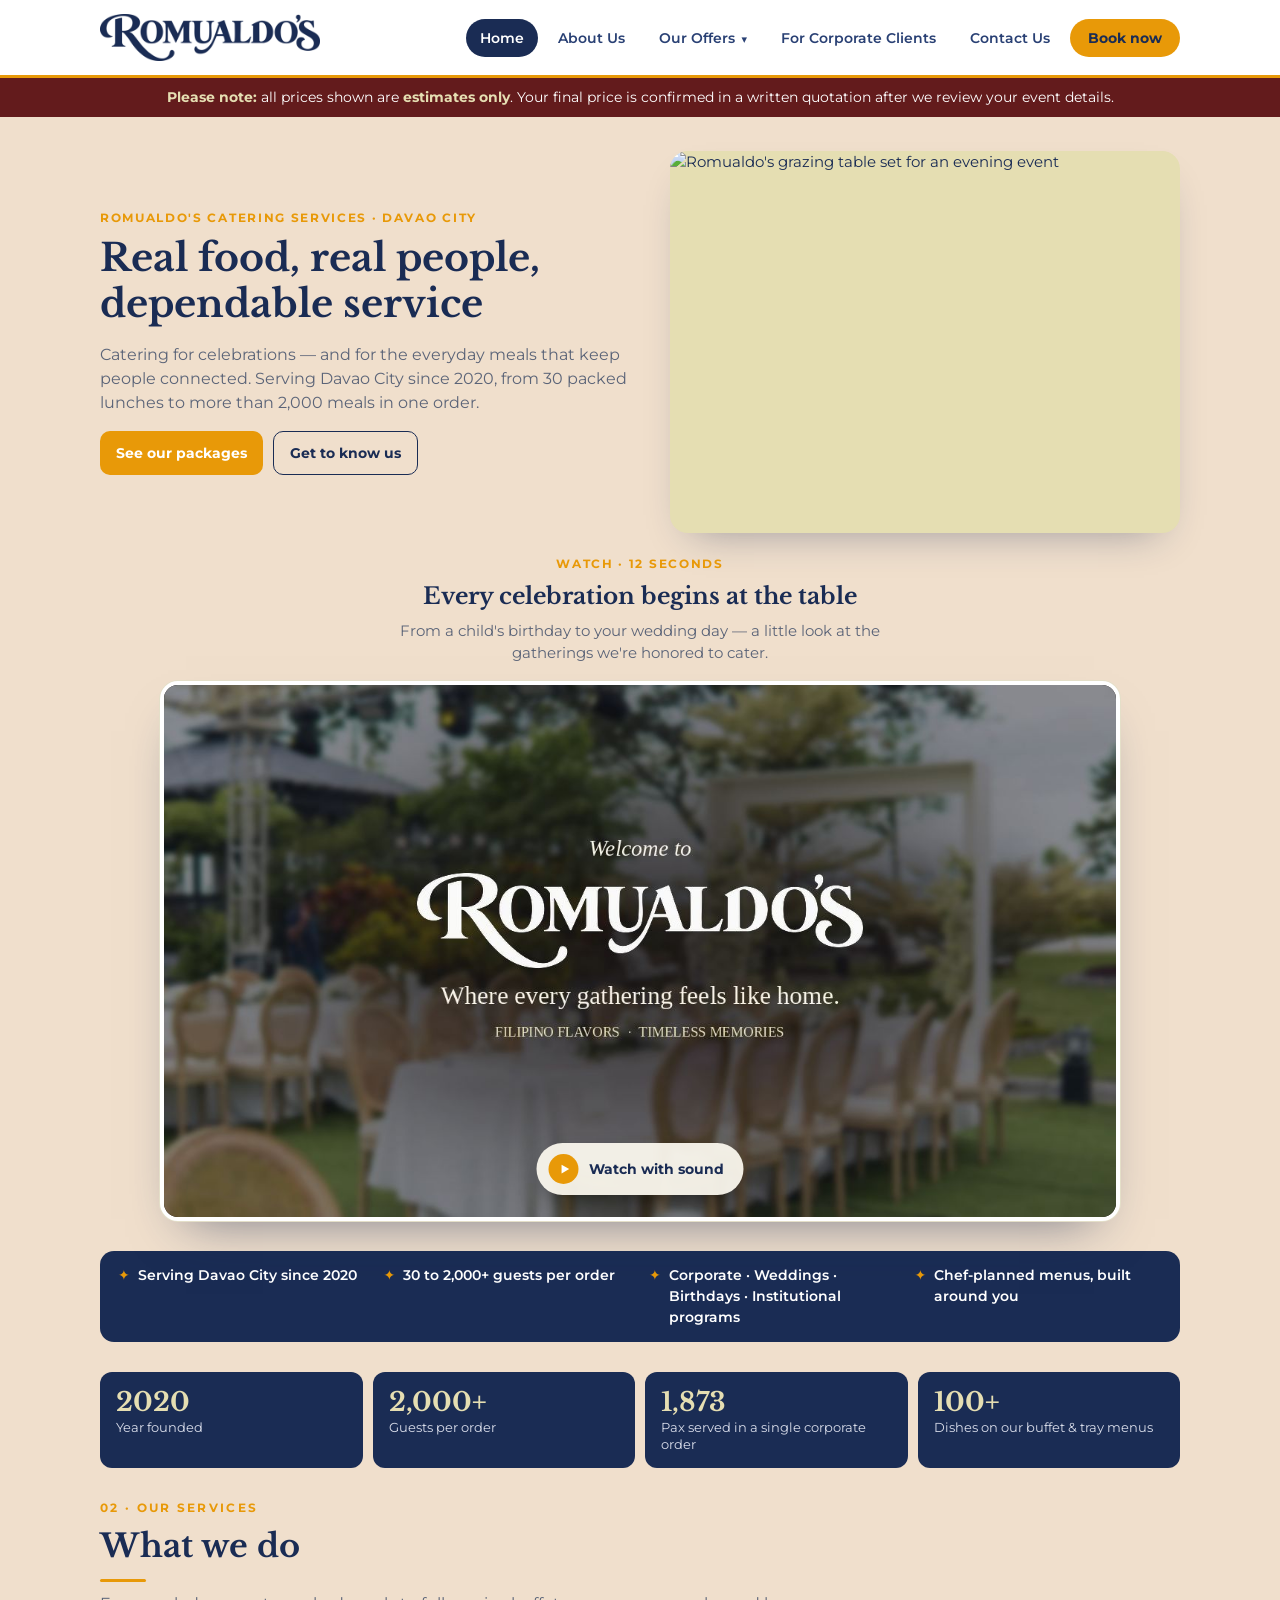
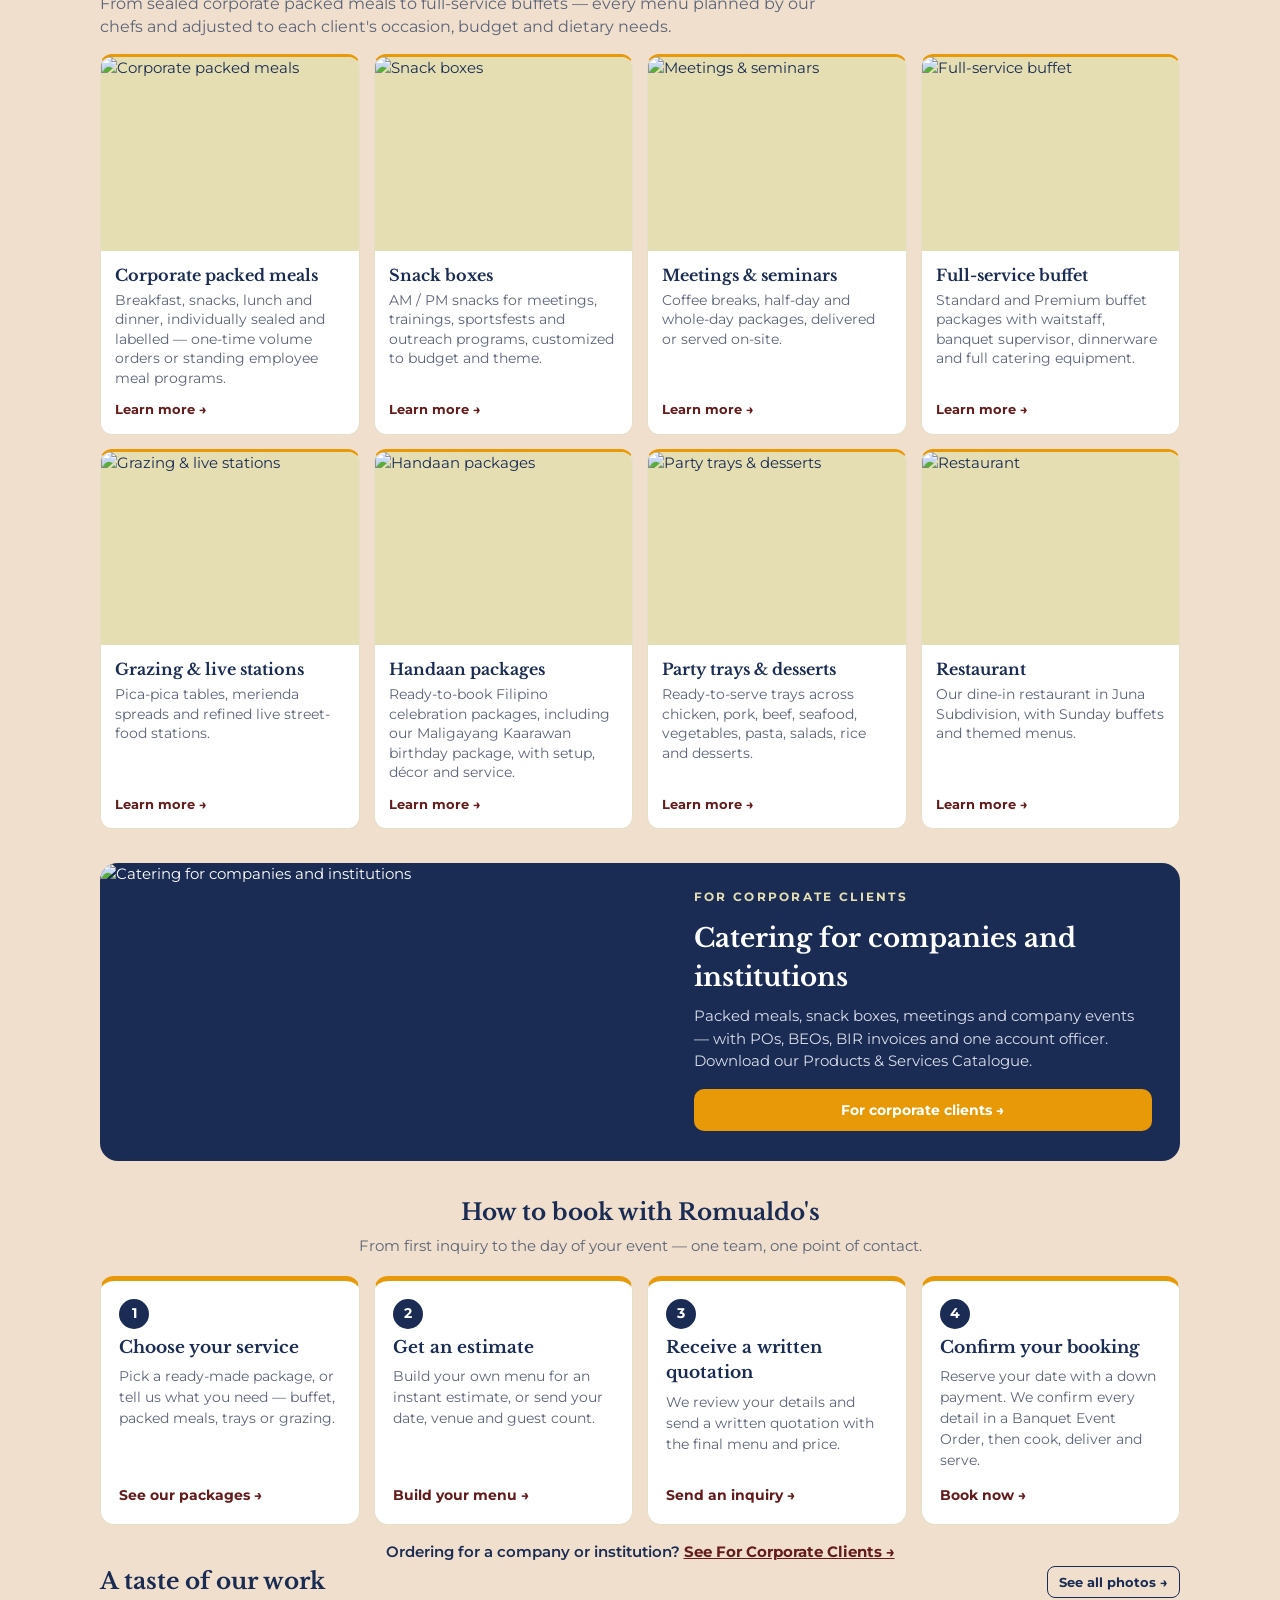
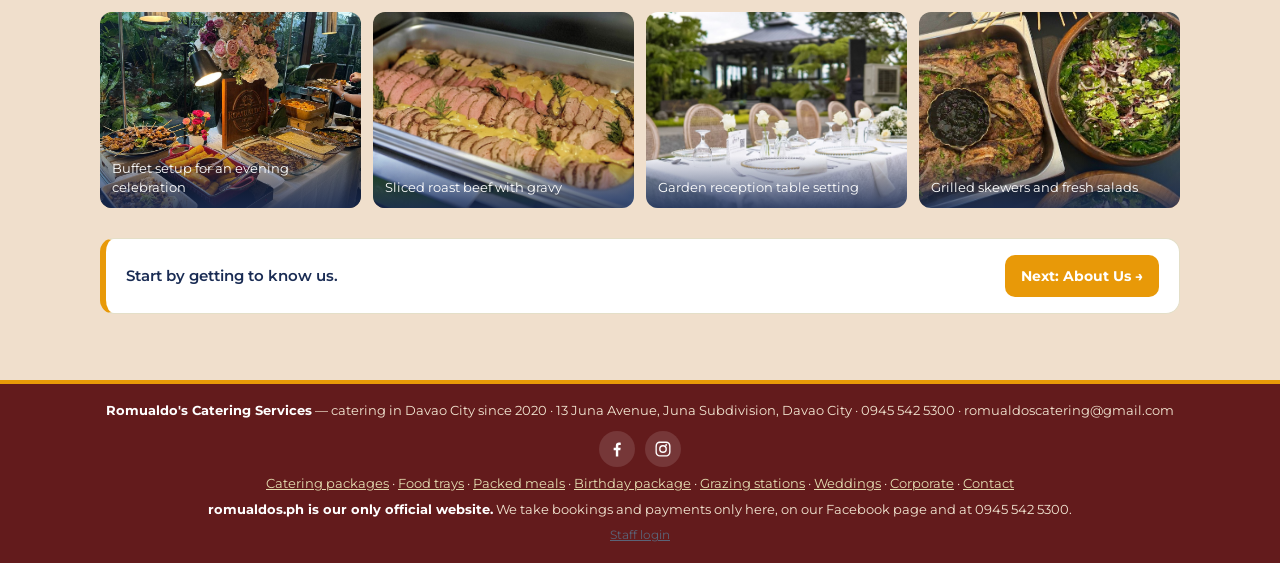
==== index.html @ 7e341890 "Custom menu: service team fee (1 waiter per 25 guests, ₱600 each) folded into the all-in per-head es" ====
<!DOCTYPE html>
<html lang="en">
<head>
<meta charset="utf-8">
<meta name="viewport" content="width=device-width, initial-scale=1">
<title>Romualdo's Catering Services Davao City | Official Website</title>
<meta name="description" content="Official website of Romualdo's Catering Services (Romualdos), Davao City since 2020. Catering packages from ₱500/head, food trays, packed meals and birthday packages for weddings, debuts and corporate events.">
<meta name="google-site-verification" content="598Ba9EkUi3CVqu0Qm3K3zMHkYVyZy6uSk5j7Tcj9rk" />
<link rel="canonical" href="https://romualdos.ph/">
<meta property="og:type" content="website">
<meta property="og:site_name" content="Romualdo's Catering">
<meta property="og:title" content="Romualdo's Catering Services — Davao City (Official)">
<meta property="og:description" content="Catering packages for weddings, birthdays, debuts and corporate events. Build your own menu and get an instant estimate.">
<meta property="og:url" content="https://romualdos.ph/">
<meta property="og:image" content="https://romualdos.ph/assets/about/hero-garden-reception.jpg">
<script type="application/ld+json">{"@context":"https://schema.org","@type":["FoodEstablishment","LocalBusiness"],"@id":"https://romualdos.ph/#business","name":"Romualdo's Catering Services","alternateName":["Romualdos","Romualdo's Catering","Romualdos Catering","Romualdo's"],"description":"Catering for weddings, birthdays, debuts, corporate events and private parties in Davao City since 2020.","url":"https://romualdos.ph/","logo":"https://romualdos.ph/assets/favicon-512.png","image":"https://romualdos.ph/assets/about/hero-garden-reception.jpg","telephone":"+63 945 542 5300","sameAs":["https://www.facebook.com/romualdoscatering","https://www.instagram.com/romualdosdavao/"],"email":"romualdoscatering@gmail.com","foundingDate":"2020","priceRange":"₱500–₱990 per head","servesCuisine":["Filipino","International"],"address":{"@type":"PostalAddress","streetAddress":"13 Juna Avenue, Juna Subdivision","addressLocality":"Davao City","addressRegion":"Davao del Sur","addressCountry":"PH"},"areaServed":{"@type":"City","name":"Davao City"},"makesOffer":[{"@type":"Offer","name":"Classic Package","price":"500","priceCurrency":"PHP","description":"Per head. Birthdays & simple gatherings."},{"@type":"Offer","name":"Signature Package","price":"650","priceCurrency":"PHP","description":"Per head. Family celebrations & company events."},{"@type":"Offer","name":"Premium Package","price":"850","priceCurrency":"PHP","description":"Per head. Weddings, debuts & corporate events."},{"@type":"Offer","name":"Grand Package","price":"990","priceCurrency":"PHP","description":"Per head. Grand weddings & milestone events."}]}</script>
<script type="application/ld+json">{"@context":"https://schema.org","@type":"WebSite","@id":"https://romualdos.ph/#website","name":"Romualdo's Catering","alternateName":["Romualdo's Catering Services","Romualdos","Romualdos Catering","romualdos.ph"],"url":"https://romualdos.ph/","publisher":{"@id":"https://romualdos.ph/#business"}}</script>
<link rel="icon" href="favicon.ico" sizes="any">
<link rel="icon" type="image/png" sizes="32x32" href="assets/favicon-32.png">
<link rel="icon" type="image/png" sizes="48x48" href="assets/favicon-48.png">
<link rel="icon" type="image/png" sizes="192x192" href="assets/favicon-192.png">
<link rel="apple-touch-icon" href="assets/apple-touch-icon.png">
<meta name="theme-color" content="#1A2C54">
<link rel="preconnect" href="https://fonts.googleapis.com">
<link rel="stylesheet" href="https://fonts.googleapis.com/css2?family=Libre+Baskerville:wght@400;700&family=Playfair+Display:ital,wght@0,500;0,600;1,400;1,500&family=Shrikhand&family=Montserrat:wght@400;500;600;700&display=swap">
<script src="https://cdnjs.cloudflare.com/ajax/libs/xlsx/0.18.5/xlsx.full.min.js"></script>
<script src="config.js"></script>
<style>
:root{
  --navy:#1A2C54; --blue:#294074; --wine:#631B1C; --gold:#E89908; --custard:#E5DEB2;
  --cream:#FBF8EE; --paper:#FFFFFF; --line:#E4DFC8; --muted:#5B6478; --ok:#2F6B3F;
}
*{box-sizing:border-box}
html,body{margin:0}
/* Page background: PANTONE 11-0907 TCX Pearled Ivory */
body{font-family:Montserrat,system-ui,sans-serif;color:var(--navy);background:#F0DFCC;font-size:15px;line-height:1.5}
h1,h2,h3{font-family:"Libre Baskerville",Georgia,serif;margin:0 0 .4em}
h1{font-size:30px} h2{font-size:23px} h3{font-size:18px}
button{font-family:inherit;cursor:pointer}
input,select,textarea{font-family:inherit;font-size:15px;color:var(--navy)}
.wrap{max-width:1120px;margin:0 auto;padding:0 20px}

header.top{background:var(--paper);border-bottom:3px solid var(--gold)}
header .bar{display:flex;align-items:center;gap:20px;padding:14px 20px;flex-wrap:wrap}
header img{width:220px;height:auto;display:block}
header nav{margin-left:auto;display:flex;gap:6px;flex-wrap:wrap}
header nav button{border:0;background:transparent;padding:10px 14px;border-radius:999px;font-weight:600;color:var(--blue);font-size:14px}
header nav button[aria-current="true"]{background:var(--navy);color:#fff}
header nav button.staff{border:1.5px dashed var(--blue)}

.notice{background:var(--wine);color:#fff;font-size:13.5px;padding:9px 0;text-align:center}
.notice b{color:var(--custard)}

main{padding:28px 0 60px}
.hero{display:grid;grid-template-columns:1.4fr 1fr;gap:28px;align-items:end;margin-bottom:26px}
.hero p{color:var(--muted);margin:0}
.steps{display:flex;gap:10px;flex-wrap:wrap;margin-top:14px}
.step{background:var(--paper);border:1px solid var(--line);border-radius:10px;padding:8px 12px;font-size:13px}
.step b{color:var(--gold);margin-right:4px}

.pax{background:var(--navy);color:#fff;border-radius:14px;padding:18px 20px}
.pax label{font-weight:600;font-size:13px;letter-spacing:.04em;text-transform:uppercase;color:var(--custard)}
.pax .row{display:flex;align-items:center;gap:10px;margin-top:8px}
.pax input{width:110px;padding:10px 12px;border-radius:8px;border:0;font-size:20px;font-weight:700}
.pax .q{display:flex;gap:6px;flex-wrap:wrap;margin-top:10px}
.pax .q button{background:transparent;border:1px solid rgba(255,255,255,.4);color:#fff;border-radius:999px;padding:4px 10px;font-size:12.5px}
.pax .q button:hover{background:rgba(255,255,255,.12)}
.pax small{display:block;margin-top:6px;color:var(--custard);font-size:12px}

.cards{display:grid;grid-template-columns:repeat(4,1fr);gap:16px}
.card{background:var(--paper);border:1px solid var(--line);border-radius:14px;padding:20px 18px;display:flex;flex-direction:column;position:relative}
.card.feature{border:2px solid var(--gold)}
.card .tag{position:absolute;top:-11px;left:18px;background:var(--gold);color:#fff;font-size:11px;font-weight:700;letter-spacing:.06em;padding:3px 9px;border-radius:999px;text-transform:uppercase}
.card .name{font-weight:700;letter-spacing:.12em;font-size:13px;color:var(--blue)}
.card .price{font-family:"Libre Baskerville",serif;font-size:32px;font-weight:700;margin:4px 0 0}
.card .per{font-size:12px;color:var(--muted)}
.card .best{font-size:13px;margin:10px 0;min-height:40px}
.card ul{list-style:none;padding:0;margin:0 0 14px;font-size:13.5px;flex:1}
.card li{padding:5px 0;border-top:1px dashed var(--line);display:flex;justify-content:space-between;gap:8px}
.card li span:last-child{font-weight:600;text-align:right}
.card .est{background:var(--cream);border-radius:10px;padding:10px 12px;margin-bottom:12px}
.card .est div:first-child{font-size:11.5px;color:var(--muted);text-transform:uppercase;letter-spacing:.05em}
.card .est div:last-child{font-size:20px;font-weight:700}
.btn{border:0;border-radius:10px;padding:12px 16px;font-weight:700;font-size:14px;background:var(--navy);color:#fff}
.btn:hover{background:var(--blue)}
.btn.gold{background:var(--gold);color:#fff}
.btn.gold:hover{background:#cf8706}
.btn.ghost{background:transparent;color:var(--navy);border:1.5px solid var(--navy)}
.btn.small{padding:7px 11px;font-size:13px;border-radius:8px}
.btn.danger{background:var(--wine)}
.btn:disabled{opacity:.45;cursor:not-allowed}

.custom-cta{margin-top:26px;background:var(--paper);border:1px solid var(--line);border-left:6px solid var(--wine);border-radius:14px;padding:20px 22px;display:flex;align-items:center;gap:20px;flex-wrap:wrap}
.custom-cta p{margin:0;color:var(--muted);flex:1;min-width:260px}

.layout{display:grid;grid-template-columns:1fr 340px;gap:24px;align-items:start}
.panel{background:var(--paper);border:1px solid var(--line);border-radius:14px;padding:20px 22px;margin-bottom:18px}
.panel h3 .count{font-family:Montserrat,sans-serif;font-size:13px;color:var(--muted);font-weight:600;margin-left:6px}
.sub{font-size:12px;font-weight:700;letter-spacing:.08em;text-transform:uppercase;color:var(--blue);margin:12px 0 6px}
.chips{display:flex;flex-wrap:wrap;gap:7px}
.chip{border:1.5px solid var(--line);background:var(--cream);border-radius:999px;padding:7px 12px;font-size:13.5px;color:var(--navy);display:inline-flex;align-items:center;gap:6px}
.chip:hover{border-color:var(--blue)}
.chip[aria-pressed="true"]{background:var(--navy);border-color:var(--navy);color:#fff}
.chip .p{font-size:11.5px;opacity:.75}
.chip .t{font-size:10px;font-weight:700;letter-spacing:.05em;padding:1px 6px;border-radius:999px;background:var(--custard);color:var(--navy)}
.chip[aria-pressed="true"] .t{background:var(--gold);color:#fff}
.tierswitch{display:inline-flex;background:var(--cream);border:1px solid var(--line);border-radius:999px;padding:3px;margin-bottom:6px}
.tierswitch button{border:0;background:transparent;padding:6px 14px;border-radius:999px;font-weight:600;font-size:13px;color:var(--blue)}
.tierswitch button[aria-pressed="true"]{background:var(--navy);color:#fff}

.summary{position:sticky;top:16px}
.summary .box{background:var(--navy);color:#fff;border-radius:14px;padding:20px}
.summary h3{color:#fff}
.summary .line{display:flex;justify-content:space-between;gap:10px;font-size:13.5px;padding:4px 0}
.summary .line span:last-child{font-weight:600;text-align:right}
.summary .total{border-top:1px solid rgba(255,255,255,.25);margin-top:10px;padding-top:10px}
.summary .total .big{font-family:"Libre Baskerville",serif;font-size:28px;font-weight:700;color:var(--custard)}
.summary .est-label{font-size:11.5px;letter-spacing:.06em;text-transform:uppercase;color:var(--gold);font-weight:700}
.summary .disclaim{background:rgba(232,153,8,.15);border:1px solid var(--gold);border-radius:10px;padding:10px 12px;font-size:12.5px;margin-top:12px;color:#fff}
.summary ol{margin:8px 0 0;padding-left:18px;font-size:13px;max-height:260px;overflow:auto}
.summary ol li{padding:2px 0}
.summary ol li small{opacity:.7}

.form{display:grid;grid-template-columns:1fr 1fr;gap:12px 14px}
.form label{display:flex;flex-direction:column;gap:4px;font-size:12.5px;font-weight:600;color:var(--blue)}
.form label.full{grid-column:1/-1}
.form input,.form select,.form textarea{border:1.5px solid var(--line);border-radius:8px;padding:9px 11px;background:#fff}
.form input:focus,.form select:focus,.form textarea:focus{outline:2px solid var(--gold);border-color:transparent}
.form .err{border-color:var(--wine)}
.req{color:var(--wine)}
.check{display:flex;gap:8px;align-items:flex-start;font-size:13.5px;margin-top:6px}
.formmsg{color:var(--wine);font-size:13px;margin-top:8px;min-height:18px}

.back{background:none;border:0;color:var(--blue);font-weight:600;padding:0;margin-bottom:14px;font-size:14px}

.done{max-width:760px;margin:0 auto}
.done pre{white-space:pre-wrap;background:var(--cream);border:1px solid var(--line);border-radius:10px;padding:14px;font-size:12.5px;font-family:ui-monospace,Menlo,monospace;max-height:340px;overflow:auto;word-break:break-all}
.contact{display:grid;grid-template-columns:repeat(3,1fr);gap:10px;margin-top:14px}
.contact div{background:var(--cream);border-radius:10px;padding:10px 12px;font-size:13px}
.contact b{display:block;font-size:11px;letter-spacing:.06em;text-transform:uppercase;color:var(--blue)}
.okmark{display:inline-flex;align-items:center;justify-content:center;width:42px;height:42px;border-radius:50%;background:var(--ok);color:#fff;font-size:22px;margin-bottom:8px}

table{width:100%;border-collapse:collapse;font-size:13.5px}
th,td{text-align:left;padding:9px 8px;border-bottom:1px solid var(--line);vertical-align:top}
th{font-size:11.5px;letter-spacing:.06em;text-transform:uppercase;color:var(--blue)}
td.num{text-align:right;white-space:nowrap}
.status{border:1px solid var(--line);border-radius:6px;padding:4px 6px;font-size:13px}
.empty{color:var(--muted);text-align:center;padding:24px}
.admin-actions{display:flex;gap:10px;flex-wrap:wrap;align-items:center;margin-bottom:14px}
.admin-actions .spacer{flex:1}
.kpis{display:grid;grid-template-columns:repeat(4,1fr);gap:12px;margin-bottom:18px}
.kpi{background:var(--paper);border:1px solid var(--line);border-radius:12px;padding:12px 14px}
.kpi div:first-child{font-size:11px;letter-spacing:.06em;text-transform:uppercase;color:var(--muted);font-weight:600}
.kpi div:last-child{font-size:22px;font-weight:700}
.detail{background:var(--cream);font-size:13px}
.detail ul{margin:6px 0;padding-left:18px}
.rates td input{width:84px;padding:6px 8px;border:1.5px solid var(--line);border-radius:6px;text-align:right}
/* About page */
.home-hero{display:grid;grid-template-columns:1.05fr 1fr;gap:34px;align-items:center;margin:6px 0 22px}
.home-copy .kicker,.contact-head .kicker{font-size:12px;letter-spacing:.14em;text-transform:uppercase;color:var(--gold);font-weight:700;margin-bottom:8px}
.home-copy h1{font-size:38px;line-height:1.2}
.home-copy p{color:var(--muted);font-size:16px}
.home-btns{display:flex;gap:10px;flex-wrap:wrap;margin-top:16px}
.home-photo{border-radius:18px;overflow:hidden;aspect-ratio:4/3;background:var(--custard);box-shadow:0 18px 40px -22px rgba(26,44,84,.45)}
.home-photo img{width:100%;height:100%;object-fit:cover;display:block}
.home-film{margin:8px 0 30px;text-align:center}
.home-film .kicker{font-size:12px;letter-spacing:.14em;text-transform:uppercase;color:var(--gold);font-weight:700;margin-bottom:6px}
.home-film h2{margin-bottom:6px}
.home-film .film-sub{color:var(--muted);margin:0 auto 16px;max-width:560px}
.film-frame{position:relative;max-width:960px;margin:0 auto;aspect-ratio:16/9;border-radius:18px;overflow:hidden;background:#140c06;border:4px solid var(--paper);box-shadow:0 0 0 1px var(--line),0 24px 50px -26px rgba(26,44,84,.6)}
.film-frame video{width:100%;height:100%;display:block;object-fit:cover;background:#140c06}
.film-play{position:absolute;left:50%;bottom:22px;transform:translateX(-50%);display:inline-flex;align-items:center;gap:10px;border:0;border-radius:999px;padding:11px 20px 11px 12px;background:rgba(251,248,238,.94);color:var(--navy);font-weight:700;font-size:14px;box-shadow:0 10px 26px -10px rgba(0,0,0,.55);cursor:pointer;transition:transform .2s,background .2s}
.film-play:hover{background:#fff;transform:translateX(-50%) translateY(-2px)}
.film-play:focus-visible{outline:3px solid var(--gold);outline-offset:3px}
.film-play .ico{width:30px;height:30px;border-radius:50%;background:var(--gold);color:#fff;display:grid;place-items:center}
.film-play .ico svg{width:14px;height:14px;margin-left:2px}
.film-frame.playing .film-play{opacity:0;pointer-events:none}
@media (max-width:600px){.film-frame{border-radius:12px;border-width:3px}.film-play{bottom:12px;font-size:13px;padding:8px 14px 8px 8px}.film-play .ico{width:26px;height:26px}}
.home-highlights{list-style:none;margin:0 0 30px;padding:14px 18px;display:grid;grid-template-columns:repeat(auto-fit,minmax(200px,1fr));gap:10px 18px;background:var(--navy);color:#fff;border-radius:14px}
.home-highlights li{display:flex;gap:8px;align-items:flex-start;font-weight:600;font-size:14px}
.home-highlights li:before{content:"✦";color:var(--gold)}
.home-steps h2{text-align:center;margin-bottom:6px}
.steps-intro{text-align:center;color:var(--muted);margin:0 auto 18px;max-width:620px}
ol.steps-grid{list-style:none;padding:0;margin:0;counter-reset:none}
.home-steps .step-card{cursor:default;display:flex;flex-direction:column;gap:6px}
.home-steps .step-card .go{all:unset;cursor:pointer;margin-top:auto;padding-top:8px;font-weight:700;color:var(--wine)}
.home-steps .step-card .go:hover,.home-steps .step-card .go:focus-visible{text-decoration:underline}
.steps-corp{text-align:center;margin:16px 0 0;color:var(--navy);font-weight:600}
.linkbtn{all:unset;cursor:pointer;color:var(--wine);font-weight:700;text-decoration:underline}
.home-steps .step-card:hover{transform:none;box-shadow:none}
.steps-grid{display:grid;grid-template-columns:repeat(4,1fr);gap:14px;margin-bottom:30px}
.step-card{text-align:left;background:var(--paper);border:1px solid var(--line);border-top:5px solid var(--gold);border-radius:14px;padding:18px;display:flex;flex-direction:column;gap:6px;color:var(--navy);font-size:14px;transition:transform .15s,box-shadow .15s}
.step-card:hover{transform:translateY(-3px);box-shadow:0 12px 24px -16px rgba(26,44,84,.5)}
.step-card .n{width:30px;height:30px;border-radius:50%;background:var(--navy);color:#fff;display:grid;place-items:center;font-weight:700}
.step-card b{font-family:"Libre Baskerville",serif;font-size:17px}
.step-card span{color:var(--muted)}
.step-card .go{margin-top:auto;color:var(--gold);font-weight:700}
.gallery.four{grid-template-columns:repeat(4,1fr)}
.next-band{margin:30px 0 6px;background:var(--paper);border:1px solid var(--line);border-left:6px solid var(--gold);border-radius:14px;padding:16px 20px;display:flex;gap:14px;align-items:center;justify-content:space-between;flex-wrap:wrap;font-weight:600}
.contact-head{max-width:760px;margin-bottom:16px}
.contact-head p{color:var(--muted);font-size:16px}
.social{display:flex;gap:12px;flex-wrap:wrap;margin-bottom:20px}
.socials{margin:0 0 20px}
.socials .label{font-size:11px;letter-spacing:.12em;text-transform:uppercase;color:var(--gold);font-weight:700;margin-bottom:8px}
.soc-tiles{display:flex;gap:14px;flex-wrap:wrap}
.soc-tile{display:flex;align-items:center;gap:14px;background:var(--paper);border:1px solid var(--line);border-radius:16px;padding:14px 22px 14px 14px;text-decoration:none;color:var(--navy);min-width:240px;transition:transform .15s,box-shadow .15s}
.soc-tile:hover{transform:translateY(-2px);box-shadow:0 12px 24px -16px rgba(26,44,84,.5)}
.soc-tile .logo{width:56px;height:56px;border-radius:14px;display:grid;place-items:center;color:#fff;flex:none}
.soc-tile .logo svg{width:32px;height:32px}
.soc-tile.fb .logo{background:#1877F2}
.soc-tile.ig .logo{background:radial-gradient(circle at 30% 107%,#fdf497 0%,#fd5949 45%,#d6249f 60%,#285AEB 90%)}
.soc-tile b{display:block;font-size:16px}.soc-tile small{color:var(--muted);font-size:13px}
.foot-social{display:flex;justify-content:center;gap:10px;margin:10px 0 6px}
.foot-social a{width:36px;height:36px;border-radius:50%;display:grid;place-items:center;background:var(--navy);color:#fff}
.foot-social a:hover{background:var(--gold)}
.soc{display:inline-flex;align-items:center;gap:10px;padding:12px 18px;border-radius:12px;color:#fff;text-decoration:none;font-weight:700}
.soc.fb{background:#1877F2}.soc.ig{background:linear-gradient(45deg,#F58529,#DD2A7B 55%,#8134AF)}
.soc:hover{filter:brightness(1.08)}
.contact-grid{display:grid;grid-template-columns:1fr 1.2fr;gap:18px;align-items:stretch}
.contact-card{margin:0;display:flex;flex-direction:column;gap:16px}
.contact-card .label{font-size:11px;letter-spacing:.12em;text-transform:uppercase;color:var(--gold);font-weight:700;margin-bottom:4px}
.contact-card .ci a{display:block;color:var(--navy);font-weight:700;font-size:17px;text-decoration:none}
.contact-card .ci a.small-link{font-size:13px;color:var(--blue);margin-top:4px}
.map{border-radius:14px;overflow:hidden;border:1px solid var(--line);min-height:320px;background:var(--custard)}
.map iframe{width:100%;height:100%;min-height:320px;border:0;display:block}
@media (max-width:960px){.home-hero,.contact-grid{grid-template-columns:1fr}.steps-grid,.gallery.four{grid-template-columns:repeat(2,1fr)}.home-copy h1{font-size:30px}}
.tray-hero{position:relative;border-radius:18px;overflow:hidden;margin:4px 0 18px;background:var(--navy);min-height:320px;display:flex;align-items:flex-end}
.tray-hero img{position:absolute;inset:0;width:100%;height:100%;object-fit:cover;opacity:.42}
.tray-hero:after{content:"";position:absolute;inset:0;background:linear-gradient(90deg,rgba(26,44,84,.85),rgba(26,44,84,.25))}
.tray-hero-t{position:relative;z-index:1;padding:34px;max-width:640px;color:#fff}
.tray-hero-t h1{color:#fff;font-size:36px}.tray-hero-t p{color:#f3efe0;font-size:16px}
.tray-hero-t .kicker{font-size:12px;letter-spacing:.14em;text-transform:uppercase;color:var(--custard);font-weight:700;margin-bottom:8px}
.pax-pill{display:inline-block;background:var(--gold);color:#fff;font-weight:700;border-radius:999px;padding:6px 14px;margin:2px 0 6px;font-size:14px}
.tray-chips{display:flex;gap:8px;overflow-x:auto;padding:6px 0 14px;background:transparent;scrollbar-width:none}
.tray-chips button{border:1px solid var(--line);background:var(--paper);color:var(--blue);border-radius:999px;padding:8px 14px;font-weight:600;white-space:nowrap}
.tray-chips button[aria-pressed="true"]{background:var(--navy);color:#fff;border-color:var(--navy)}
.tray-photo-note{margin:-4px 0 12px;font-size:13px;color:var(--muted);font-style:italic}
.tray-b li .add,.stp button{border:1.5px solid var(--gold);background:#fff;color:var(--gold);width:26px;height:26px;border-radius:50%;font-weight:700;line-height:1;padding:0;flex:none}
.tray-b li .add:hover,.stp button:hover{background:var(--gold);color:#fff}
.tray-b li.in{background:#FFF6E4;margin:0 -8px;padding:5px 8px;border-radius:8px}
.stp{display:inline-flex;align-items:center;gap:6px;flex:none}.stp em{font-style:normal;font-weight:700;min-width:16px;text-align:center}
.tray-bar{position:fixed;left:50%;transform:translateX(-50%);bottom:14px;z-index:20;background:var(--navy);color:#fff;border-radius:999px;padding:8px 8px 8px 20px;display:flex;gap:14px;align-items:center;box-shadow:0 12px 30px -10px rgba(0,0,0,.45);max-width:calc(100% - 24px)}
.tray-order.form{display:block}.tray-order-h{display:flex;align-items:center;gap:12px;flex-wrap:wrap;margin-bottom:10px}.tray-order-h h2{margin:0}
.rush-note{background:#FFF6E4;border:1px solid #F3D9A4;border-radius:10px;padding:10px 14px;margin:0 0 14px;font-size:14px}.rush-note a{color:var(--wine);font-weight:700}
.pill-note{background:var(--wine);color:#fff;border-radius:999px;padding:4px 12px;font-size:12.5px;font-weight:700}
.tray-sum{width:100%;border-collapse:collapse;margin-bottom:14px}.tray-sum td{padding:8px 4px;border-bottom:1px solid var(--line);vertical-align:middle}
.tray-sum td.n{text-align:right;white-space:nowrap;font-weight:700}.tray-sum td.q{width:110px}.tray-sum tfoot td{font-weight:700;border-bottom:0;font-size:16px}
#trayForm label{display:flex;flex-direction:column;gap:4px;font-weight:600;font-size:13px;margin-bottom:10px}
#trayForm input:not([type=radio]):not([type=checkbox]),#trayForm textarea{border:1.5px solid var(--line);border-radius:8px;padding:10px;font:inherit;font-weight:400}
#trayForm .err{border-color:var(--wine)!important}
.tf-grid{display:grid;grid-template-columns:repeat(3,1fr);gap:0 12px}
.tf-row{display:flex;flex-wrap:wrap;gap:8px 16px;align-items:center;margin:4px 0 10px}.tf-l{font-weight:700;font-size:13px;min-width:150px}
#trayForm label.opt{flex-direction:row;align-items:center;gap:6px;font-weight:500;margin:0}#trayForm label.ack{margin:6px 0 12px;align-items:flex-start}
.tf-foot{display:flex;gap:12px;align-items:center;justify-content:flex-end;flex-wrap:wrap}
.tray-order.done{border-left-color:var(--ok)}
@media (max-width:760px){.tf-grid{grid-template-columns:1fr}}
.tray-grid{display:grid;grid-template-columns:repeat(3,1fr);gap:16px;align-items:start}
.tray-card{background:var(--paper);border:1px solid var(--line);border-radius:16px;overflow:hidden;display:flex;flex-direction:column;box-shadow:0 10px 24px -20px rgba(26,44,84,.6)}
.tray-card img{width:100%;aspect-ratio:16/10;object-fit:cover;display:block;background:var(--custard)}
.tray-b{padding:16px 18px;flex:1;min-width:0}.tray-b h2{font-size:20px;margin-bottom:8px}
.tray-b ul{list-style:none;margin:0;padding:0}
.tray-b li{display:flex;align-items:baseline;gap:6px;padding:5px 0;font-size:14.5px}
.tray-b li span{min-width:0}.tray-b li i{flex:1;border-bottom:1px dotted #cfc7a8;transform:translateY(-3px)}
.tray-b li b{white-space:nowrap;color:var(--wine)}
.tray-b .more{border:0;background:none;color:var(--gold);font-weight:700;padding:6px 0 0}
.tray-order{margin-top:22px;background:var(--paper);border:1px solid var(--line);border-left:6px solid var(--gold);border-radius:14px;padding:20px 22px;display:flex;gap:18px;align-items:center;flex-wrap:wrap}
.tray-order>div:first-child{flex:1;min-width:260px}.tray-order p{margin:4px 0;color:var(--muted)}
.tray-order-b{display:flex;gap:10px;flex-wrap:wrap}.tray-order-b a.btn{text-decoration:none;display:inline-flex;align-items:center}
.tray-b li.has-sz{flex-wrap:wrap}.tray-b li .sz{flex-basis:100%;margin:4px 0 0;padding:4px 8px;font-size:13px;width:auto;max-width:100%}.tray-b li .sz-in{flex-basis:100%;color:var(--wine,#631B1C);font-size:12px;margin-top:2px}
.te-sz{margin:2px 0 8px 18px;padding-left:10px;border-left:2px solid var(--gold)}.te-sz .te-row{grid-template-columns:1fr 110px auto}.te-szb{font-size:12px;padding:2px 8px}.te-link{background:none;border:0;padding:0 2px;font:600 12px inherit;color:var(--blue,#1A2C54);text-decoration:underline;cursor:pointer;opacity:.75}.te-link:hover{opacity:1}

/* ===== Maligayang Kaarawan page: Pinoy fiesta look, scoped to .kaar ===== */
.nav-kaar{font-family:Shrikhand,"Libre Baskerville",serif!important;font-weight:400!important;font-size:16px!important;letter-spacing:.02em;color:#C8372D!important}
header nav button.nav-kaar[aria-current="true"]{color:#F2B33D!important}
.kaar{background:var(--k-page,transparent);border-radius:18px;--k-red:#C8372D;--k-yel:#F2B33D;--k-blu:#2C5AA0;--k-grn:#3C8A5A;--k-ink:#3A2418;--k-cream:#FFF7E8;--k-paper:#FFFDF7;color:var(--k-ink);margin:-8px 0 0}
.kaar .fiesta{font-family:Shrikhand,'Libre Baskerville',serif;font-weight:400;letter-spacing:.01em}
.kaar .bunting{height:34px;background:
  linear-gradient(135deg,var(--k-red) 25%,transparent 25%) 0 0/56px 34px,
  linear-gradient(225deg,var(--k-red) 25%,transparent 25%) 0 0/56px 34px;position:relative}
.kaar .flags{display:flex;justify-content:space-between;height:30px;overflow:hidden;position:relative;margin:0 -6px}
.kaar .flags::before{content:"";position:absolute;left:0;right:0;top:3px;border-top:2px solid #8B6A4A;opacity:.6}
.kaar .flags i{flex:0 0 26px;height:26px;margin-top:4px;clip-path:polygon(0 0,100% 0,50% 100%)}
.kaar .flags i:nth-child(4n+1){background:var(--k-red)}.kaar .flags i:nth-child(4n+2){background:var(--k-yel)}.kaar .flags i:nth-child(4n+3){background:var(--k-blu)}.kaar .flags i:nth-child(4n){background:var(--k-grn)}
.kaar-hero{background:var(--k-cream);border-radius:18px;overflow:hidden;box-shadow:0 1px 0 #EADBC0;margin-bottom:22px}
.kaar-hero .in{display:grid;grid-template-columns:1.05fr 1fr;gap:0;align-items:stretch}
.kaar-hero .txt{padding:26px 34px 30px}
.kaar-hero .kick{font:700 12px Montserrat,sans-serif;letter-spacing:.22em;text-transform:uppercase;color:var(--k-blu)}
.kaar-hero h1{font-size:clamp(38px,5.4vw,64px);line-height:1.02;margin:10px 0 12px;color:var(--k-red);text-shadow:3px 3px 0 var(--k-yel)}
.kaar-hero p{font-size:16px;line-height:1.6;margin:0 0 18px;max-width:34em}
.kaar-hero .ph{position:relative;min-height:320px;background:#E9D9BC}
.kaar-hero .ph img{position:absolute;inset:0;width:100%;height:100%;object-fit:cover}
.kaar-price{display:flex;align-items:center;gap:16px;flex-wrap:wrap;margin:6px 0 18px}
.kaar-price .big{font-family:Shrikhand,serif;font-size:44px;color:var(--k-ink);line-height:1}
.kaar-price .sub{font:600 13px/1.5 Montserrat,sans-serif;color:#6B5444}
.kaar-price .stamp{border:2px dashed var(--k-red);color:var(--k-red);border-radius:999px;padding:6px 14px;font:700 13px Montserrat,sans-serif;transform:rotate(-3deg)}
.kaar .kbtn{display:inline-block;background:var(--k-red);color:#fff;border:0;border-radius:999px;padding:13px 26px;font:700 15px Montserrat,sans-serif;cursor:pointer;box-shadow:0 3px 0 #8E2019}
.kaar .kbtn:hover{filter:brightness(1.06)}.kaar .kbtn:active{transform:translateY(2px);box-shadow:0 1px 0 #8E2019}
.kaar-grid{display:grid;grid-template-columns:1.1fr 1fr;gap:22px;align-items:start}
.kaar-card{background:var(--k-paper);border:1px solid #EADBC0;border-radius:16px;padding:22px 26px}
.kaar-card h2{font-size:30px;color:var(--k-blu);margin:0 0 4px}
.kaar-card .hint{color:#7A6553}
.kaar-menu{list-style:none;margin:12px 0 0;padding:0}
.kaar-menu li{display:flex;align-items:center;gap:12px;padding:10px 0;border-bottom:1px dashed #E2CFAE;font:600 16px Montserrat,sans-serif}
.kaar-menu li:last-child{border-bottom:0}
.kaar-menu li{position:relative}
.mthumb{position:relative;flex:0 0 58px;width:58px;height:58px;border-radius:12px;cursor:zoom-in;outline:none}
.mthumb>img{width:58px;height:58px;object-fit:cover;border-radius:12px;display:block;box-shadow:0 1px 3px rgba(58,36,24,.25);transition:transform .15s}
.mthumb .zoom{position:absolute;left:70px;top:50%;width:260px;height:260px;transform:translateY(-50%) scale(.55);transform-origin:left center;opacity:0;pointer-events:none;z-index:30;transition:opacity .15s,transform .18s;border-radius:16px;overflow:hidden;box-shadow:0 14px 34px rgba(58,36,24,.35);border:4px solid #fff;background:#fff}
.mthumb .zoom img{width:100%;height:100%;object-fit:cover;display:block}
.mthumb:hover>img,.mthumb:focus>img{transform:scale(1.06)}
.mthumb:hover .zoom,.mthumb:focus .zoom,.mthumb:focus-within .zoom{opacity:1;transform:translateY(-50%) scale(1)}
.mthumb.empty{display:grid;place-items:center;background:repeating-linear-gradient(45deg,#FCEBD0,#FCEBD0 6px,#F8E1BC 6px,#F8E1BC 12px);border:1.5px dashed #E0BF8A;cursor:default;font-size:20px;opacity:.85}
@media (max-width:560px){.mthumb .zoom{left:-4px;right:auto;top:auto;bottom:64px;transform:scale(.55);transform-origin:bottom left;width:220px;height:220px}.mthumb:hover .zoom,.mthumb:focus .zoom{transform:scale(1)}}
@media (hover:none){.mthumb .zoom{display:block}}
.kaar-menu .dot{flex:0 0 34px;height:34px;border-radius:50%;display:grid;place-items:center;font-size:17px;background:#FCEBD0}
.kaar-menu small{display:block;font:500 12px Montserrat,sans-serif;color:#8A7260}
.kaar-steps{display:grid;grid-template-columns:repeat(3,1fr);gap:14px;margin:22px 0}
.kaar-steps div{background:var(--k-cream);border-radius:14px;padding:16px 18px;font-size:14px;line-height:1.5}
.kaar-steps b{display:block;font-family:Shrikhand,serif;font-weight:400;font-size:22px;color:var(--k-red);margin-bottom:2px}
.kaar-grid>*,.kaar-hero .in>*{min-width:0}
.kaar form label{display:flex;flex-direction:column;gap:4px;font-weight:600;font-size:13px;margin-bottom:10px;color:var(--k-ink);min-width:0}
.kaar form input,.kaar form textarea{width:100%;box-sizing:border-box;min-width:0;padding:10px 12px;border:1.5px solid #DCC7A4;border-radius:10px;background:#fff;font-size:15px;color:var(--k-ink)}
.kaar form input:focus,.kaar form textarea:focus{outline:2px solid var(--k-yel);border-color:var(--k-red)}
.kaar form .err{border-color:var(--k-red);background:#FFF1EE}
.kaar form .hint{font-weight:500}
@media (max-width:480px){.kaar form .two{grid-template-columns:1fr!important}}
.kaar .fine{font-size:12.5px;color:#7A6553;line-height:1.5}
.kaar-total{display:flex;justify-content:space-between;align-items:baseline;border-top:2px solid var(--k-ink);margin:12px 0 4px;padding-top:10px;font:700 15px Montserrat,sans-serif}
.kaar-total b{font-family:Shrikhand,serif;font-weight:400;font-size:28px}
.kaar-hero figure.ph{margin:0}.kaar-hero .ph figcaption{position:absolute;left:12px;right:12px;bottom:12px;background:rgba(58,36,24,.78);color:#fff;font:600 13px Montserrat,sans-serif;padding:7px 12px;border-radius:10px}
.kaar-h2{font-size:34px;color:var(--k-red);margin:4px 0 2px;text-align:center}.kaar-sub{text-align:center;margin:0 0 14px;color:#6B5444}
.kaar-opts{display:grid;grid-template-columns:repeat(auto-fit,minmax(220px,1fr));gap:14px;margin:0 0 22px}
.kaar-opt{display:flex;flex-direction:column;text-align:left;background:var(--k-paper);border:2px solid #EADBC0;border-radius:16px;padding:0;overflow:hidden;cursor:pointer;font:inherit;color:var(--k-ink);transition:transform .12s,border-color .12s}
.kaar-opt:hover{transform:translateY(-2px)}.kaar-opt.on{border-color:var(--k-red);box-shadow:0 0 0 3px #F6D7A0}
.kaar-opt .oph{display:block;height:130px;background:#F3E3C6;position:relative}.kaar-opt .oph img{width:100%;height:100%;object-fit:cover;display:block}.kaar-opt .noph{display:grid;place-items:center;height:100%;font-size:40px}
.kaar-opt .ob{display:block;padding:12px 16px 14px}.kaar-opt .ob b{display:block;font-size:22px;color:var(--k-blu);font-weight:400}.kaar-opt .ob small{display:block;color:#7A6553;font-size:13px;margin:2px 0 6px}
.kaar-opt .op{font:700 16px Montserrat,sans-serif}.kaar-opt .op em{font-style:normal;font-weight:500;font-size:12px;color:#7A6553}
.kaar-opt .tbf,.kaar-pick b{color:var(--k-red)}.kaar-opt .tbf{border:1.5px dashed var(--k-red);border-radius:999px;padding:3px 10px;font-size:12.5px}
.kaar-pick{background:#FCEBD0;border-radius:10px;padding:8px 12px;margin:0 0 10px;font-size:14px}
.kaar-tbf{background:var(--k-cream);border:2px dashed #E2CFAE;border-radius:14px;padding:16px 18px;margin-top:12px}.kaar-tbf b{font-size:24px;color:var(--k-red);font-weight:400}.kaar-tbf p{margin:6px 0 0;line-height:1.55}
.kaar-fig{margin:12px 0 4px}.kaar-fig img{width:100%;max-height:220px;object-fit:cover;border-radius:12px;display:block}.kaar-fig figcaption{font-size:13px;color:#6B5444;margin-top:5px;font-style:italic}
.kslot{display:flex;gap:12px;align-items:center;margin:0 0 12px}.kslot-img{width:150px;height:96px;border-radius:10px;overflow:hidden;background:#f2ede0;display:grid;place-items:center;flex:0 0 auto}.kslot-img img{width:100%;height:100%;object-fit:cover}.kslot-b{display:flex;flex-direction:column;gap:6px;align-items:flex-start}
.g2{display:grid;grid-template-columns:1fr 1fr;gap:10px}@media (max-width:640px){.g2{grid-template-columns:1fr}}
.kopt-ed{border:1.5px solid var(--line);border-radius:12px;padding:14px;margin:0 0 14px;background:#fffdf8}.kopt-h{display:flex;gap:8px;align-items:center;flex-wrap:wrap;margin-bottom:10px}.kopt-h .inl{display:flex!important;flex-direction:row!important;align-items:center;gap:6px;margin:0!important}.kopt-h .inl input{width:auto}
.kchecks{display:flex;flex-wrap:wrap;gap:6px 18px}.kchecks .inl,.kcolors .inl{display:flex!important;flex-direction:row!important;align-items:center;gap:6px;margin:0!important;font-weight:600}.kchecks input{width:auto}.kcolors{display:flex;flex-wrap:wrap;gap:8px 18px}.kcolors input[type=color]{width:36px;height:28px;padding:0;border:1px solid var(--line);border-radius:6px}
.kmenu-row{display:grid;grid-template-columns:118px 1.6fr 1fr auto;gap:6px;align-items:center;margin:6px 0}.kmenu-row input{margin:0;width:100%;box-sizing:border-box;min-width:0;text-align:left}.kmph{display:flex;align-items:center;gap:4px}.kmph>img,.kmph>span{width:44px;height:44px;border-radius:8px;object-fit:cover;background:#f2ede0;display:grid;place-items:center;flex:0 0 44px}.kmph label{font:600 11.5px inherit;color:var(--blue);cursor:pointer;text-decoration:underline;margin:0!important;display:inline!important}.kmph button{border:0;background:none;color:#9B1C1C;cursor:pointer;font-size:12px;padding:0 2px}.kmenu-row .acts{display:flex;gap:3px}
@media (max-width:640px){.kmenu-row{grid-template-columns:1fr 1fr}.kmenu-row .kmph{grid-column:1/-1}.kmenu-row .acts{grid-column:1/-1;justify-content:flex-end}}
.kaar-promo{display:flex;align-items:center;gap:16px;flex-wrap:wrap;background:#FFF2DC;border:2px solid #F2B33D;border-radius:16px;padding:14px 20px;margin:0 0 18px;color:#3A2418}
.kaar-promo .fiesta{font-family:Shrikhand,serif;font-size:24px;color:#C8372D}
.kaar-promo span{flex:1;min-width:220px;font-size:14.5px}
.kaar-promo button{background:#C8372D;color:#fff;border:0;border-radius:999px;padding:10px 18px;font:700 14px Montserrat,sans-serif;cursor:pointer}
@media (max-width:860px){.kaar-hero .in,.kaar-grid{grid-template-columns:1fr}.kaar-hero .ph{min-height:220px;order:-1}.kaar-steps{grid-template-columns:1fr}.kaar-hero .txt{padding:20px 20px 24px}.kaar-card{padding:18px}}

/* ===== Grazing & Pica-Pica page: elegant Romualdo's navy/gold/cream ===== */
.graz{--g-navy:#1A2C54;--g-gold:#C9962B;--g-gold2:#E89908;--g-cream:#FBF7EC;--g-ink:#1F2433;color:var(--g-ink)}
.graz h1,.graz-h2,.graz h3,.graz-path b,.graz-opt b,.gs-price{font-family:"Playfair Display","Libre Baskerville",serif}
.graz-hero{display:grid;grid-template-columns:1fr 1.1fr;background:var(--g-navy);color:#F4EEDC;border-radius:18px;overflow:hidden;margin-bottom:26px}
.graz-hero .txt{padding:34px 36px;display:flex;flex-direction:column;justify-content:center}
.graz-hero .kick{font:600 11.5px Montserrat,sans-serif;letter-spacing:.26em;text-transform:uppercase;color:var(--g-gold2)}
.graz-hero h1{font-size:clamp(34px,4.6vw,54px);font-weight:500;font-style:italic;line-height:1.08;margin:10px 0 14px;color:#fff}
.graz-hero p{line-height:1.65;margin:0 0 18px;color:#E6DFC8;max-width:32em}
.graz-hero .ph{margin:0;position:relative;min-height:340px;background:#263a66}.graz-hero .ph img{position:absolute;inset:0;width:100%;height:100%;object-fit:cover}
.graz-hero .ph figcaption{position:absolute;left:12px;bottom:12px;right:12px;background:rgba(26,44,84,.8);color:#fff;font:500 13px Montserrat,sans-serif;padding:6px 12px;border-radius:8px}
.gbtn{display:inline-block;align-self:flex-start;background:var(--g-gold2);color:var(--g-navy);border:0;border-radius:999px;padding:13px 26px;font:700 14.5px Montserrat,sans-serif;letter-spacing:.03em;cursor:pointer;text-decoration:none}
.gbtn:hover{filter:brightness(1.05)}
.graz-h2{font-size:32px;font-weight:500;font-style:italic;color:var(--g-navy);text-align:center;margin:4px 0 4px}
.graz-sub{text-align:center;color:#5B6478;margin:0 0 16px}
.graz-steps{display:flex;justify-content:center;gap:8px;margin:0 auto 12px;flex-wrap:wrap;width:fit-content;max-width:100%}.graz-steps span{flex:0 0 auto;font:600 12px Montserrat,sans-serif;letter-spacing:.08em;text-transform:uppercase;color:#9AA0AE;padding:5px 12px;border-radius:999px;border:1px solid #DDD6C2}
.graz-steps span.on{background:var(--g-navy);color:#fff;border-color:var(--g-navy)}.graz-steps span.done{color:var(--g-gold);border-color:var(--g-gold)}
.graz-paths{display:grid;grid-template-columns:repeat(auto-fit,minmax(300px,1fr));gap:18px;margin-bottom:26px}
.graz-path,.graz-opt{display:flex;flex-direction:column;text-align:left;padding:0;border:1px solid #E4DCC4;border-radius:16px;overflow:hidden;background:#fff;cursor:pointer;font:inherit;color:inherit;transition:transform .15s,box-shadow .15s}
.graz-path:hover,.graz-opt:hover{transform:translateY(-3px);box-shadow:0 12px 26px rgba(26,44,84,.14)}
.gp-ph{display:block;height:250px;position:relative;background:#EFE7D2}.gp-ph img,.go-ph img,.gs-ph img{width:100%;height:100%;object-fit:cover;display:block}
.gp-b{display:block;padding:18px 22px 20px}.gp-range{display:inline-block;font:700 12px Montserrat,sans-serif;letter-spacing:.14em;color:var(--g-gold);text-transform:uppercase}
.gp-b b{display:block;font-size:24px;font-weight:600;color:var(--g-navy);margin:4px 0}.gp-b small{display:block;color:#5B6478;font-size:14px;line-height:1.5}
.gp-go{display:inline-block;margin-top:12px;font:700 13.5px Montserrat,sans-serif;color:var(--g-navy);border-bottom:2px solid var(--g-gold2)}
.graz-back{background:none;border:0;color:var(--g-navy);font:600 14px Montserrat,sans-serif;cursor:pointer;padding:4px 0;margin-bottom:4px}
.graz-opts{display:grid;grid-template-columns:repeat(auto-fit,minmax(260px,1fr));gap:16px;margin-bottom:26px}
.go-ph{display:block;height:190px;background:#EFE7D2;position:relative}.go-b{display:block;padding:14px 18px 16px}.go-b b{display:block;font-size:22px;font-weight:600;color:var(--g-navy)}.go-b small{display:block;color:#5B6478;font-size:13.5px;margin:2px 0 6px}
.go-p{display:block;font:700 17px Montserrat,sans-serif;color:var(--g-ink)}.go-p em{font-style:normal;font-weight:500;font-size:13px;color:#5B6478}
.graz-opt .tbf{display:inline-block;margin-top:8px;border:1.5px dashed var(--g-gold);color:#8A5A00;border-radius:999px;padding:2px 10px;font:600 12px Montserrat,sans-serif}
.g-noph{position:absolute;inset:0;display:grid;place-content:center;justify-items:center;gap:4px;background:repeating-linear-gradient(45deg,#F3ECDA,#F3ECDA 10px,#EDE3CC 10px,#EDE3CC 20px);color:#8A7F66;font-size:28px;border-bottom:1px dashed #D8CBA8}.g-noph small{font:600 12px Montserrat,sans-serif;letter-spacing:.06em}
.graz-sel{display:grid;grid-template-columns:minmax(0,1.1fr) 1fr;gap:22px;align-items:center;background:#fff;border:1px solid #E4DCC4;border-radius:16px;padding:16px;margin:6px 0 18px}
.gs-ph{position:relative;height:260px;border-radius:12px;overflow:hidden;background:#EFE7D2}.gs-ph>small{position:absolute;left:10px;bottom:10px;background:rgba(26,44,84,.8);color:#fff;padding:5px 10px;border-radius:8px;font-size:12.5px}
.gs-price{font-size:34px;font-weight:600;color:var(--g-navy);margin-top:6px}.gs-price small{display:block;font:600 14px Montserrat,sans-serif;color:#5B6478}
.graz-grid{display:grid;grid-template-columns:1.05fr 1fr;gap:20px;align-items:start;margin-bottom:26px}.graz-grid>*{min-width:0}
.graz-card{background:var(--g-cream);border:1px solid #E4DCC4;border-radius:16px;padding:22px 24px}.graz-card h3{font-size:26px;font-weight:500;font-style:italic;color:var(--g-navy);margin:0 0 8px}
.graz-menu li{border-bottom-color:#E4DCC4}.graz-tbf{background:#fff;border:1.5px dashed #D8CBA8;border-radius:12px;padding:14px 16px}.graz-tbf p{margin:0 0 8px;line-height:1.55}
.graz .fine{font-size:12.5px;color:#5B6478;line-height:1.5}
.graz form label{display:flex;flex-direction:column;gap:4px;font-weight:600;font-size:13px;margin-bottom:10px;min-width:0}
.graz form input,.graz form textarea{width:100%;box-sizing:border-box;min-width:0;padding:10px 12px;border:1.5px solid #D8CBA8;border-radius:10px;background:#fff;font-size:15px}
.graz form input:focus,.graz form textarea:focus{outline:2px solid var(--g-gold2);border-color:var(--g-navy)}.graz form .err{border-color:#B3261E;background:#FFF1EE}.graz form .hint{font-weight:500}
.graz .kaar-total{border-top-color:var(--g-navy)}.graz .kaar-total b{font-family:"Playfair Display",serif;font-weight:600;font-size:28px}
.graz-pick{background:#EDE6D2}.graz-pick b{color:var(--g-navy)}
.graz-promo{display:flex;align-items:center;gap:16px;flex-wrap:wrap;background:#1A2C54;color:#EDE6D2;border-radius:16px;padding:14px 20px;margin:0 0 18px}
.graz-promo b{font-family:"Playfair Display",serif;font-style:italic;font-weight:500;font-size:22px;color:#fff}.graz-promo span{flex:1;min-width:220px;font-size:14.5px}
.graz-promo button{background:#E89908;color:#1A2C54;border:0;border-radius:999px;padding:10px 18px;font:700 14px Montserrat,sans-serif;cursor:pointer}
.nav-graz{font-family:"Playfair Display",serif!important;font-style:italic;font-size:15.5px!important}
@media (max-width:860px){.graz-hero,.graz-grid,.graz-sel{grid-template-columns:1fr}.graz-hero .ph{min-height:230px;order:-1}.graz-hero .txt{padding:22px}.gp-ph{height:200px}.gs-ph{height:210px}.graz-card{padding:18px}}
@media (max-width:480px){.graz form .two{grid-template-columns:1fr!important}}

/* ===== navigation: Our Offers dropdown, Book now, mobile menu ===== */
header nav{align-items:center}
.dd{position:relative}
.dd-btn .caret{font-size:11px;margin-left:2px;display:inline-block;transition:transform .15s}
.dd:hover .dd-btn .caret,.dd:focus-within .dd-btn .caret{transform:rotate(180deg)}
.dd-panel{position:absolute;top:calc(100% + 6px);left:50%;transform:translate(-50%,6px);width:420px;background:#fff;border:1px solid var(--line);border-radius:16px;box-shadow:0 18px 40px rgba(26,44,84,.18);padding:8px;opacity:0;visibility:hidden;transition:opacity .15s,transform .15s,visibility .15s;z-index:60}
.dd-panel::before{content:"";position:absolute;left:0;right:0;top:-10px;height:10px}
.dd:hover .dd-panel,.dd:focus-within .dd-panel{opacity:1;visibility:visible;transform:translate(-50%,0)}
.dd-item{display:flex;gap:12px;align-items:center;width:100%;text-align:left;border:0;background:none;padding:8px;border-radius:10px;cursor:pointer;font:inherit;color:var(--blue)}
.dd-item:hover,.dd-item:focus{background:#F7F2E4;outline:none}
.dd-img{flex:0 0 56px;width:56px;height:44px;border-radius:8px;overflow:hidden;background:#EFE7D2}.dd-img img{width:100%;height:100%;object-fit:cover;display:block}
.dd-t b{display:block;font-size:14.5px;color:var(--navy)}.dd-t small{display:block;font-size:12.5px;color:#6B7280;font-weight:500}
.dd-all{display:block;width:100%;margin-top:4px;border:0;border-top:1px solid var(--line);background:none;padding:10px 8px 6px;text-align:center;font:700 13px inherit;color:var(--navy);cursor:pointer}
header nav button.nav-book{background:var(--gold);color:var(--navy);font-weight:700;padding:10px 18px}
header nav button.nav-book[aria-current="true"]{background:var(--navy);color:#fff}
.nav-burger{display:none;margin-left:auto;width:44px;height:44px;border:1.5px solid var(--line);border-radius:10px;background:#fff;flex-direction:column;justify-content:center;align-items:center;gap:5px;cursor:pointer}
.nav-burger span{display:block;width:20px;height:2px;background:var(--navy);border-radius:2px;transition:transform .2s,opacity .2s}
body.nav-open .nav-burger span:nth-child(1){transform:translateY(7px) rotate(45deg)}body.nav-open .nav-burger span:nth-child(2){opacity:0}body.nav-open .nav-burger span:nth-child(3){transform:translateY(-7px) rotate(-45deg)}
@media (max-width:860px){
  header img{width:170px}
  .nav-burger{display:flex}
  header nav{display:none;width:100%;flex-direction:column;align-items:stretch;gap:2px;margin:6px 0 4px}
  body.nav-open header nav{display:flex}
  header nav button{text-align:left;padding:12px 14px;font-size:15px}
  header nav button.nav-book{text-align:center;margin-top:6px}
  .dd-btn .caret{display:none}
  .dd-panel{position:static;transform:none;width:auto;opacity:1;visibility:visible;box-shadow:none;border:0;padding:0 0 0 10px;background:transparent}
  .dd:hover .dd-panel,.dd:focus-within .dd-panel{transform:none}
  .dd-all{display:none}
}
/* hub */
.offers .off-head{text-align:center;max-width:720px;margin:6px auto 22px}.offers .off-head h1{margin:6px 0 8px}.offers .off-head p{color:#5B6478;margin:0}
.off-grid{display:grid;grid-template-columns:repeat(auto-fit,minmax(280px,1fr));gap:18px;margin-bottom:30px}
.off-card{display:flex;flex-direction:column;text-align:left;padding:0;border:1px solid var(--line);border-radius:16px;overflow:hidden;background:#fff;cursor:pointer;font:inherit;color:inherit;transition:transform .15s,box-shadow .15s}
.off-card:hover{transform:translateY(-3px);box-shadow:0 12px 26px rgba(26,44,84,.14)}
.off-img{display:block;height:180px;background:#EFE7D2}.off-img img{width:100%;height:100%;object-fit:cover;display:block}
.off-b{display:flex;flex-direction:column;gap:4px;padding:16px 18px 18px;flex:1}.off-b b{font-size:20px;color:var(--navy);font-family:"Libre Baskerville",serif}.off-b small{color:#5B6478;font-size:14px;line-height:1.5}
.off-p{font-weight:700;color:var(--wine);font-size:14.5px;margin-top:4px}.off-go{margin-top:auto;padding-top:10px;font-weight:700;color:var(--navy);font-size:14px}

/* ===== Packed meals page (brand navy/gold) ===== */
.pm-hero{display:grid;grid-template-columns:1fr 1.1fr;background:#fff;border:1px solid var(--line);border-radius:18px;overflow:hidden;margin-bottom:18px}
.pm-hero .txt{padding:32px 34px;display:flex;flex-direction:column;justify-content:center}
.pm-hero .kick{font:600 11.5px Montserrat,sans-serif;letter-spacing:.24em;text-transform:uppercase;color:var(--gold)}
.pm-hero h1{font-size:clamp(34px,4.4vw,52px);margin:8px 0 12px;color:var(--navy)}
.pm-hero p{line-height:1.65;color:#4A5265;margin:0 0 16px}
.pm-hero .ph{margin:0;position:relative;min-height:320px;background:#EFE7D2}.pm-hero .ph img{position:absolute;inset:0;width:100%;height:100%;object-fit:cover}
.pm-ghost{text-decoration:none}
.pm-stats{display:grid;grid-template-columns:repeat(3,1fr);gap:12px;margin:0 0 26px}
.pm-stats div{background:var(--navy);color:#fff;border-radius:14px;padding:16px 18px;text-align:center}.pm-stats b{display:block;font-family:"Libre Baskerville",serif;font-size:26px;color:#F2C46B}.pm-stats span{font-size:13.5px;color:#DCE1EC}
.pm-h2{text-align:center;color:var(--navy);margin:0 0 4px}.pm-sub{text-align:center;color:#5B6478;margin:0 0 16px}
.pm-types{display:grid;grid-template-columns:repeat(auto-fit,minmax(190px,1fr));gap:14px;margin-bottom:26px}
.pm-type{background:#fff;border:1px solid var(--line);border-radius:14px;overflow:hidden;padding-bottom:14px}.pm-type .pm-ph{display:block;height:140px;position:relative;background:#EFE7D2;margin-bottom:10px}.pm-type .pm-ph img{width:100%;height:100%;object-fit:cover;display:block}
.pm-type b{display:block;padding:0 14px;color:var(--navy);font-size:16.5px}.pm-type small{display:block;padding:2px 14px 0;color:#5B6478;font-size:13.5px;line-height:1.45}
.pm-two{display:grid;grid-template-columns:1fr 1fr;gap:18px;margin-bottom:18px}.pm-two>*{min-width:0}
.pm-card{background:#fff;border:1px solid var(--line);border-radius:16px;padding:22px 24px}.pm-card h3{margin:0 0 10px;color:var(--navy);font-size:22px}
.pm-for{list-style:none;margin:0;padding:0;display:grid;grid-template-columns:1fr 1fr;gap:8px 14px}.pm-for li{position:relative;padding-left:22px;font-weight:600;color:#33415C;font-size:14.5px}.pm-for li::before{content:"✓";position:absolute;left:0;color:var(--gold);font-weight:800}
.pm-steps{margin:0;padding:0;list-style:none;display:grid;gap:12px}.pm-steps b{display:block;color:var(--navy)}.pm-steps span{color:#5B6478;font-size:14px}
.pm-quote{margin-bottom:28px;border-top:4px solid var(--gold)}
.pm-meals{border:0;padding:0;margin:0 0 12px;display:flex;flex-wrap:wrap;gap:8px}.pm-meals legend{font-weight:700;font-size:13.5px;margin-bottom:8px;padding:0}
.pm-chk{display:inline-flex!important;flex-direction:row!important;align-items:center;gap:8px;border:1.5px solid var(--line);border-radius:999px;padding:8px 14px;font-weight:600;font-size:14px;cursor:pointer;background:#FBF8F0}
.pm-chk input{width:auto!important;margin:0;accent-color:var(--navy)}
.pm-meals .pm-chk:has(input:checked){background:var(--navy);color:#fff;border-color:var(--navy)}
.pm-grid{display:grid;grid-template-columns:1fr 1fr;gap:10px}
.packed form label:not(.pm-chk){display:flex;flex-direction:column;gap:4px;font-weight:600;font-size:13px;margin-bottom:10px;min-width:0}
.packed form input:not([type=checkbox]),.packed form textarea{width:100%;box-sizing:border-box;padding:10px 12px;border:1.5px solid var(--line);border-radius:10px;background:#fff;font-size:15px}
.packed form .err{border-color:#B3261E!important;background:#FFF1EE!important}.packed form .hint{font-weight:500}.packed .fine{font-size:12.5px;color:#5B6478}
@media (max-width:860px){.pm-hero,.pm-two{grid-template-columns:1fr}.pm-hero .ph{min-height:220px;order:-1}.pm-hero .txt{padding:22px}.pm-stats{grid-template-columns:1fr}.pm-stats b{font-size:22px}}
@media (max-width:520px){.pm-grid,.pm-for{grid-template-columns:1fr}.pm-types{grid-template-columns:1fr 1fr;gap:10px}.pm-type .pm-ph{height:110px}.pm-type b{font-size:15px;padding:0 10px}.pm-type small{padding:2px 10px 0;font-size:12.5px}}
.te-grid{display:grid;grid-template-columns:repeat(auto-fill,minmax(min(100%,430px),1fr));gap:14px;margin-top:12px}
.te-row{display:grid;grid-template-columns:1fr 110px auto;gap:6px;align-items:center;margin:5px 0}
.te-row>*{min-width:0}.te-row input{margin:0;width:100%;box-sizing:border-box;min-width:0}.te-row .pr{position:relative}.te-row .pr span{position:absolute;left:9px;top:50%;transform:translateY(-50%);color:var(--muted,#777);font-size:13px}.te-row .pr input{padding-left:22px;text-align:right}
.te-row .acts{display:flex;gap:3px}.te-row .acts button{padding:4px 7px;min-width:0}
.te-row.chg input{border-color:var(--gold)}
.te-head{display:flex;align-items:baseline;gap:10px}.te-head h3{margin:0}.te-head .hint{margin:0}
@media (max-width:560px){.te-grid{grid-template-columns:1fr}.te-row{grid-template-columns:1fr 92px}.te-row .acts{grid-column:1/-1;justify-content:flex-end}}
.tray-ed{display:grid;grid-template-columns:repeat(3,1fr);gap:10px}
@media (max-width:960px){.tray-grid{grid-template-columns:repeat(2,1fr)}.tray-ed{grid-template-columns:1fr}}
@media (max-width:620px){.tray-grid{grid-template-columns:1fr}}
@media (max-width:560px){.tray-hero-t{padding:22px}.tray-hero-t h1{font-size:28px}}
.about-top{display:grid;grid-template-columns:1fr 1.05fr;gap:34px;align-items:center;margin-bottom:34px}
.about-photo{position:relative;border-radius:18px;overflow:hidden;aspect-ratio:4/3;background:var(--custard)}
.about-photo img{width:100%;height:100%;object-fit:cover;display:block}
.about-photo .since{position:absolute;left:16px;bottom:16px;background:var(--navy);color:#fff;border-radius:12px;padding:10px 14px;display:flex;flex-direction:column;line-height:1.1}
.about-photo .since b{font-family:"Libre Baskerville",serif;font-size:26px;color:var(--custard)}
.about-photo .since span{font-size:11px;letter-spacing:.08em;text-transform:uppercase}
.about-intro .kicker,.team .kicker,.clients .kicker{font-size:12px;letter-spacing:.14em;text-transform:uppercase;color:var(--gold);font-weight:700;margin-bottom:8px}
.about-intro h1{font-size:34px;line-height:1.2}
.about-intro p{color:var(--muted);margin:0 0 10px}
.services-band{background:var(--navy);color:#fff;border-radius:18px;padding:28px 30px;margin-bottom:34px}
.services-band h2{color:var(--custard);margin-bottom:14px}
.services-band ul{list-style:none;margin:0;padding:0;display:grid;grid-template-columns:repeat(auto-fit,minmax(240px,1fr));gap:10px 24px}
.services-band li{padding:8px 0 8px 26px;position:relative;border-top:1px solid rgba(255,255,255,.14);font-size:14.5px}
.services-band li:before{content:"✦";position:absolute;left:0;color:var(--gold)}
.team{display:grid;grid-template-columns:1.1fr 1fr;gap:30px;align-items:start;margin-bottom:34px}
.team p{color:var(--muted)}
.chefs{display:grid;grid-template-columns:repeat(auto-fit,minmax(200px,1fr));gap:14px;margin-top:14px}
.chefs figure,.team-photo{margin:0;border-radius:14px;overflow:hidden;background:var(--paper);border:1px solid var(--line)}
.chefs img{width:100%;aspect-ratio:3/4;object-fit:cover;display:block}
.chefs figcaption{padding:10px 12px;display:flex;flex-direction:column}
.chefs figcaption span{font-size:12.5px;color:var(--muted)}
.team-photo img{width:100%;display:block}
.team-photo figcaption{padding:10px 12px;font-size:13px;color:var(--muted)}
.team-show figcaption{display:flex;flex-wrap:wrap;align-items:center;gap:4px 10px}.team-show figcaption b{color:var(--navy);font-size:14px}
.ts-stage{position:relative}.ts-stage img{aspect-ratio:3/2;object-fit:cover}
.ts-nav{position:absolute;top:50%;transform:translateY(-50%);width:38px;height:38px;border-radius:50%;border:0;background:rgba(26,44,84,.75);color:#fff;font-size:24px;line-height:1;cursor:pointer;display:grid;place-items:center}
.ts-nav:hover{background:var(--gold)}.ts-nav.prev{left:10px}.ts-nav.next{right:10px}
.ts-dots{margin-left:auto;display:flex;gap:6px}.ts-dots button{width:9px;height:9px;border-radius:50%;border:0;padding:0;background:#CFC8AE;cursor:pointer}.ts-dots button.on{background:var(--gold)}
.custom-band{background:var(--paper);border:1px solid var(--line);border-left:6px solid var(--wine);border-radius:14px;padding:24px 26px;display:flex;gap:20px;align-items:center;flex-wrap:wrap;margin-bottom:34px}
.custom-band div{flex:1;min-width:260px}.custom-band p{margin:0;color:var(--muted)}
.clients{margin-bottom:34px}
.client-list{display:flex;flex-wrap:wrap;justify-content:center;gap:10px;margin-top:10px}
.client-list span{background:var(--paper);border:1px solid var(--line);border-radius:999px;padding:10px 18px;font-weight:700;letter-spacing:.04em;font-size:14px}
@media (max-width:960px){.about-top,.team{grid-template-columns:1fr}}
.about-hero{display:grid;grid-template-columns:1.2fr 1fr;gap:30px;align-items:center;margin-bottom:30px}
.about-hero .kicker{font-size:12px;letter-spacing:.14em;text-transform:uppercase;color:var(--gold);font-weight:700;margin-bottom:8px}
.about-hero h1{font-size:34px;line-height:1.2}
.about-hero p{color:var(--muted);margin:0 0 10px;white-space:pre-line}
.about-hero .tagbox{background:var(--navy);color:#fff;border-radius:16px;padding:26px;position:relative;overflow:hidden}
.about-hero .tagbox:after{content:"";position:absolute;right:-40px;bottom:-40px;width:160px;height:160px;border-radius:50%;background:rgba(232,153,8,.18)}
.about-hero .tagbox h3{color:var(--custard);font-size:16px;margin:0 0 12px;letter-spacing:.04em}
.about-hero .tagbox ul{margin:0;padding:0;list-style:none}
.about-hero .tagbox li{padding:7px 0;border-top:1px solid rgba(255,255,255,.15);font-size:14px}
.about-hero .tagbox li:first-child{border-top:0}
.about-hero .tagbox li:before{content:"✦ ";color:var(--gold)}
.vm{display:grid;grid-template-columns:1fr 1fr;gap:18px;margin-bottom:34px}
.vm .panel{margin:0;border-top:5px solid var(--gold)}
.vm .panel.mission{border-top-color:var(--wine)}
.vm .label{font-size:12px;letter-spacing:.14em;text-transform:uppercase;font-weight:700;color:var(--blue);margin-bottom:6px}
.vm .panel:first-child{display:flex;flex-direction:column;justify-content:center;background:linear-gradient(160deg,#fff 60%,#fdf3dc)}
.vm .vision-text{font-family:"Libre Baskerville",serif;font-size:22px;line-height:1.55;margin:0}
.vm ol{margin:6px 0 0;padding-left:20px}
.vm ol li{padding:5px 0}
.gallery-head{display:flex;align-items:end;justify-content:space-between;gap:14px;flex-wrap:wrap;margin-bottom:14px}
.gallery{display:grid;grid-template-columns:repeat(auto-fill,minmax(220px,1fr));gap:12px}
.gallery figure{margin:0;border-radius:12px;overflow:hidden;background:var(--custard);position:relative;cursor:zoom-in;aspect-ratio:4/3}
.gallery img{width:100%;height:100%;object-fit:cover;display:block;transition:transform .3s}
.gallery figure:hover img{transform:scale(1.04)}
.gallery figcaption{position:absolute;left:0;right:0;bottom:0;padding:22px 12px 10px;color:#fff;font-size:13px;background:linear-gradient(transparent,rgba(26,44,84,.85))}
.gallery-empty{background:var(--paper);border:1.5px dashed var(--line);border-radius:14px;padding:34px;text-align:center;color:var(--muted)}
.lightbox{position:fixed;inset:0;background:rgba(10,16,32,.92);display:flex;align-items:center;justify-content:center;z-index:20;padding:20px;flex-direction:column;gap:10px}
.lightbox img{max-width:100%;max-height:82vh;border-radius:8px}
.lightbox .cap{color:#fff;font-size:14px;text-align:center}
.lightbox button{position:absolute;background:rgba(255,255,255,.12);border:0;color:#fff;font-size:26px;width:46px;height:46px;border-radius:50%}
.lightbox .x{top:16px;right:16px}.lightbox .prev{left:16px;top:50%}.lightbox .next{right:16px;top:50%}
.about-cta{background:var(--paper);border:1px solid var(--line);border-left:6px solid var(--gold);border-radius:14px;padding:22px;display:flex;gap:16px;align-items:center;flex-wrap:wrap;margin-top:30px}
.about-cta p{margin:0;flex:1;min-width:240px;color:var(--muted)}
.ed label{display:flex;flex-direction:column;gap:4px;font-size:12.5px;font-weight:600;color:var(--blue);margin-bottom:12px}
.ed input,.ed textarea,.ed select{border:1.5px solid var(--line);border-radius:8px;padding:9px 11px;background:#fff;font-family:inherit;font-size:14px}
.ph-list{display:grid;grid-template-columns:repeat(auto-fill,minmax(200px,1fr));gap:12px}
.ph-item{border:1px solid var(--line);border-radius:10px;overflow:hidden;background:#fff}
.ph-item img{width:100%;height:130px;object-fit:cover;display:block;background:var(--custard)}
.ph-item .b{padding:8px;display:flex;flex-direction:column;gap:6px}
.ph-item .b input,.ph-item .b select{border:1.5px solid var(--line);border-radius:6px;padding:6px 8px;font-size:13px}
.ph-item .row{display:flex;gap:6px}
details.sec{padding:16px 22px}details.sec summary{cursor:pointer;list-style-position:outside}
.slot{display:flex;gap:14px;align-items:center;border:1px dashed var(--line);border-radius:12px;padding:10px;margin-bottom:12px;background:var(--cream)}
.slot-img{width:150px;height:110px;border-radius:8px;overflow:hidden;background:var(--custard);display:flex;align-items:center;justify-content:center;flex:none}
.slot-img img{width:100%;height:100%;object-fit:cover}
.slot-b{display:flex;flex-direction:column;gap:6px;align-items:flex-start}
.chef-grid{display:grid;grid-template-columns:repeat(auto-fill,minmax(300px,1fr));gap:12px}
.chef-ed{border:1px solid var(--line);border-radius:12px;padding:12px}
@media (max-width:960px){.about-hero,.vm{grid-template-columns:1fr}}
.toast{position:fixed;bottom:20px;left:50%;transform:translateX(-50%);background:var(--navy);color:#fff;padding:10px 18px;border-radius:999px;font-size:14px;opacity:0;transition:opacity .2s;pointer-events:none;z-index:9}
.toast.show{opacity:1}
.hint{font-size:12.5px;color:var(--muted)}
.hidden{display:none !important}
.login{max-width:420px;margin:30px auto}
.login .panel{padding:28px}
.login label{display:flex;flex-direction:column;gap:4px;font-size:12.5px;font-weight:600;color:var(--blue);margin-bottom:12px}
.login input{border:1.5px solid var(--line);border-radius:8px;padding:11px 12px}
.who{font-size:13px;color:var(--muted)}
footer{border-top:1px solid var(--line);padding:18px 0;font-size:12.5px;color:var(--muted);text-align:center}

@media (max-width:960px){
  .cards{grid-template-columns:repeat(2,1fr)}
  .layout{grid-template-columns:1fr}
  .summary{position:static}
  .hero{grid-template-columns:1fr}
  .kpis{grid-template-columns:repeat(2,1fr)}
}
@media (max-width:560px){
  .cards{grid-template-columns:1fr}
  .form{grid-template-columns:1fr}
  .contact{grid-template-columns:1fr}
  header img{width:200px}
  h1{font-size:24px}
}

/* ===== Company-profile look (Nov 2026): numbered gold labels, gold rule under headings, navy stat tiles, wine footer ===== */
.sec-label{font:700 11.5px/1.2 Montserrat,Inter,sans-serif;letter-spacing:.2em;text-transform:uppercase;color:var(--gold);margin:34px 0 6px}
.sec-label.light{color:var(--custard);margin-top:0}
.pf-h2{font-size:clamp(24px,3vw,32px);color:var(--navy);margin:0 0 10px;position:relative;padding-bottom:12px}
.pf-h2::after{content:"";position:absolute;left:0;bottom:0;width:46px;height:3px;background:var(--gold);border-radius:2px}
.pf-h3{font-size:19px;color:var(--navy);margin:22px 0 10px}
.pf-lead{color:var(--muted);max-width:760px;margin:0 0 16px;font-size:15.5px}
.pf-sec{margin:34px 0}
.pf-stats{display:grid;grid-template-columns:repeat(auto-fit,minmax(150px,1fr));gap:10px;margin:24px 0}
.pf-stats div{background:var(--navy);color:#fff;border-radius:12px;padding:16px 16px 14px;display:flex;flex-direction:column;gap:4px}
.pf-stats b{font:700 26px/1.1 "Libre Baskerville",Georgia,serif;color:var(--custard)}
.pf-stats span{font-size:12.5px;color:#D9DDEA;line-height:1.35}
.pf-svcs{display:grid;grid-template-columns:repeat(auto-fill,minmax(230px,1fr));gap:14px}
.pf-svc{all:unset;box-sizing:border-box;display:flex;flex-direction:column;background:var(--paper);border:1px solid var(--line);border-top:3px solid var(--gold);border-radius:12px;overflow:hidden;cursor:default}
button.pf-svc{cursor:pointer;transition:transform .15s,box-shadow .15s}
button.pf-svc:hover,button.pf-svc:focus-visible{transform:translateY(-2px);box-shadow:0 12px 26px -16px rgba(26,44,84,.5)}
.pf-svc .ph{display:block;aspect-ratio:4/3;background:var(--custard);overflow:hidden}
.pf-svc .ph img{width:100%;height:100%;object-fit:cover;display:block}
.pf-svc b{font-family:"Libre Baskerville",Georgia,serif;color:var(--navy);font-size:16px;padding:12px 14px 4px}
.pf-svc small{color:var(--muted);font-size:13.5px;line-height:1.45;padding:0 14px 12px;flex:1}
.pf-svc .go,.pf-svc .price{padding:0 14px 14px;font-weight:700;color:var(--wine);font-size:13px}
.pf-svc .price{color:var(--navy);font-size:14px}
.pf-corp{display:grid;grid-template-columns:1.1fr 1fr;background:var(--navy);color:#fff;border-radius:18px;overflow:hidden;margin:34px 0}
.pf-corp .ph{min-height:240px}.pf-corp .ph img{width:100%;height:100%;object-fit:cover;display:block}
.pf-corp .tx{padding:28px 28px 30px;display:flex;flex-direction:column;gap:8px;justify-content:center}
.pf-corp h2{color:#fff;font-size:26px;margin:0}.pf-corp p{color:#D9DDEA;margin:0 0 8px}
.pf-quote{margin:26px 0 8px;border-left:4px solid var(--gold);padding:6px 0 6px 18px;font:italic 400 clamp(19px,2.4vw,24px)/1.45 "Playfair Display",Georgia,serif;color:var(--navy)}
.pf-two{display:grid;grid-template-columns:1.2fr 1fr;gap:22px;align-items:start;margin:10px 0 18px}
.pf-work{list-style:none;padding:0;margin:0;display:grid;gap:10px}
.pf-work li{position:relative;padding-left:20px}.pf-work li::before{content:"";position:absolute;left:0;top:.55em;width:9px;height:9px;background:var(--gold);border-radius:2px}
.pf-work b{color:var(--navy)}
.pf-cards{display:grid;gap:12px}.pf-cards .pf-stats{grid-template-columns:1fr 1fr;margin:0}
.pf-card{background:var(--cream);border:1px solid var(--line);border-top:3px solid var(--navy);border-radius:12px;padding:14px 16px}
.pf-card h4{font-family:"Libre Baskerville",Georgia,serif;color:var(--navy);margin:0 0 6px;font-size:16px}.pf-card p{margin:0;color:#3A4358}
.pf-commit{background:var(--cream);border:1px solid var(--line);border-radius:14px;padding:18px 22px;margin:18px 0}.pf-commit .pf-h3{margin-top:0}.pf-commit p{margin:0}
.pf-values{display:grid;grid-template-columns:repeat(auto-fill,minmax(210px,1fr));gap:12px}
.pf-values div{background:var(--paper);border:1px solid var(--line);border-radius:12px;padding:14px 16px}
.pf-values h4{font-family:"Libre Baskerville",Georgia,serif;color:var(--wine);margin:0 0 6px;font-size:16px}.pf-values p{margin:0;font-size:14px;color:#3A4358}
.pf-depts{margin:6px 0 24px}.pf-dgrid{display:grid;grid-template-columns:repeat(auto-fill,minmax(200px,1fr));gap:10px}
.pf-dgrid div{background:var(--navy);color:#fff;border-radius:12px;padding:12px 14px;display:flex;flex-direction:column;gap:4px}
.pf-dgrid b{color:var(--custard);font-size:12px;letter-spacing:.14em;text-transform:uppercase}.pf-dgrid span{font-size:13.5px;color:#E7EAF2}
.pf-table{width:100%;border-collapse:collapse;background:var(--paper);border:1px solid var(--line);border-radius:12px;overflow:hidden;font-size:14px}
.pf-table th{background:var(--navy);color:#fff;text-align:left;font:600 11.5px Montserrat,Inter,sans-serif;letter-spacing:.12em;text-transform:uppercase;padding:10px 12px}
.pf-table td{padding:10px 12px;border-top:1px solid var(--line);vertical-align:top}.pf-table tbody tr:nth-child(even) td{background:var(--cream)}
.pf-table .nw{white-space:nowrap;color:var(--muted)}.pf-table .r{text-align:right}.pf-table.small{margin-top:12px;font-size:13.5px}
.pf-cap{display:grid;grid-template-columns:1.1fr 1fr;gap:22px;align-items:start}.pf-cap .ph{margin:0;border-radius:14px;overflow:hidden;aspect-ratio:4/3;background:var(--custard)}.pf-cap .ph img{width:100%;height:100%;object-fit:cover;display:block}
.pf-list{margin:0;padding:0;list-style:none;display:grid;gap:8px}.pf-list li{position:relative;padding-left:20px}.pf-list li::before{content:"";position:absolute;left:0;top:.55em;width:8px;height:8px;border-radius:50%;background:var(--gold)}
.pf-list.two{grid-template-columns:1fr 1fr;column-gap:26px}
.pf-steps{list-style:none;padding:0;margin:0;display:grid;grid-template-columns:repeat(auto-fit,minmax(130px,1fr));gap:8px}
.pf-steps li{background:var(--paper);border:1px solid var(--line);border-radius:12px;padding:12px;display:flex;gap:10px;align-items:center}
.pf-steps b{flex:none;width:30px;height:30px;border-radius:50%;background:var(--navy);color:var(--custard);display:grid;place-items:center;font-size:14px}.pf-steps span{font-weight:600;color:var(--navy);font-size:14px}
.corp-hero{display:grid;grid-template-columns:1.05fr 1fr;background:linear-gradient(135deg,var(--navy),#22386A);color:#fff;border-radius:20px;overflow:hidden;margin:6px 0 10px}
.corp-hero .tx{padding:34px 32px}.corp-hero h1{color:#fff;font-size:clamp(26px,3.4vw,38px);margin:4px 0 12px}.corp-hero p{color:#DCE1EE}
.corp-hero .ph{margin:0;min-height:300px}.corp-hero .ph img{width:100%;height:100%;object-fit:cover;display:block}
.btn.ghost.light{background:transparent;color:#fff;border-color:rgba(255,255,255,.55)}
.corp-form{background:var(--paper);border:1px solid var(--line);border-top:4px solid var(--gold);border-radius:16px;padding:24px;margin:34px 0 10px;scroll-margin-top:90px}
.cf-head h2{color:var(--navy);margin:0 0 6px}.cf-head p{color:var(--muted);margin:0 0 16px}
.cf-grid{display:grid;grid-template-columns:1fr 1fr;gap:12px 16px}.cf-grid .full,.cf-grid fieldset{grid-column:1/-1}
.cf-grid label{display:flex;flex-direction:column;gap:5px;font-weight:600;font-size:13.5px}.cf-grid input:not([type=checkbox]),.cf-grid select,.cf-grid textarea{width:100%;padding:11px 12px;border:1px solid #CFC8AE;border-radius:10px;font:inherit;font-weight:400;background:#fff;color:var(--navy)}.cf-grid input:focus,.cf-grid select:focus,.cf-grid textarea:focus{outline:2px solid var(--gold);outline-offset:1px;border-color:var(--gold)}
.corp .pf-svcs{grid-template-columns:repeat(auto-fill,minmax(290px,1fr))}.cf-grid .req{color:var(--wine)}
.cf-wants{border:1px solid var(--line);border-radius:12px;padding:10px 14px;display:flex;flex-wrap:wrap;gap:6px 18px;margin:0}.cf-wants legend{font-weight:700;font-size:13.5px;padding:0 6px}
.cf-wants .chk{flex-direction:row!important;align-items:center;gap:7px!important;font-weight:500!important}.cf-wants .chk input{width:auto}
.cf-actions{display:flex;gap:12px;align-items:center;flex-wrap:wrap}.hp{position:absolute;left:-5000px;width:1px;height:1px;opacity:0}
.cf-done{display:flex;flex-direction:column;align-items:flex-start;gap:10px;background:var(--cream);border-radius:12px;padding:18px}.cf-done .big{font-size:34px}
footer{background:var(--wine);color:#F3E7D3;border-top:4px solid var(--gold)}footer a{color:var(--custard)}footer b{color:#fff}footer .foot-social a{background:rgba(255,255,255,.12)}footer .foot-social a:hover{background:var(--gold)}
@media (max-width:760px){.pf-corp,.corp-hero,.pf-two,.pf-cap,.cf-grid{grid-template-columns:1fr}.pf-list.two{grid-template-columns:1fr}.corp-hero .ph,.pf-corp .ph{min-height:200px}.corp-hero .tx{padding:24px 20px}}
.chip.req{background:var(--custard);border:1.5px dashed var(--gold);color:var(--navy)}.chip.req[aria-pressed=true]{background:#FFF4D6;color:var(--navy)}.chip.req .x{opacity:.6;font-size:11px;margin-left:4px}
.req-add{display:flex;gap:8px;margin-top:12px;align-items:center}.req-add input{flex:1;min-width:0;padding:9px 12px;border:1px dashed #CFC8AE;border-radius:999px;font:inherit;background:#FFFDF6}
.req-add input:focus{outline:2px solid var(--gold);border-style:solid}.req-note{background:#FFF4D6;border-left:4px solid var(--gold);padding:10px 14px;border-radius:8px;color:var(--navy)!important;font-size:14.5px}
.sr{position:absolute;width:1px;height:1px;overflow:hidden;clip:rect(0 0 0 0)}
.summary .line small{display:block;font-size:11.5px;opacity:.75;font-weight:400}.summary .line.svc span:last-child{text-align:right}
.svc-note{font-size:12.5px;margin:8px 0 0;opacity:.85}
</style>
</head>
<body>
<header class="top">
  <div class="wrap bar">
    <img src="assets/logo.png" alt="Romualdo's">
    <button class="nav-burger" id="navBurger" aria-label="Open menu" aria-expanded="false" aria-controls="mainNav"><span></span><span></span><span></span></button>
    <nav id="mainNav">
      <button data-nav="home">Home</button>
      <button data-nav="about">About Us</button>
      <div class="dd"><button data-nav="offers" class="dd-btn" aria-haspopup="true">Our Offers <span class="caret" aria-hidden="true">▾</span></button>
        <div class="dd-panel" id="ddPanel" role="menu"></div></div>
      <button data-nav="corporate">For Corporate Clients</button>
      <button data-nav="contact">Contact Us</button>
      <button data-nav="book" class="nav-book">Book now</button>
      <button data-nav="admin" class="staff hidden" id="navAdmin">Inquiries</button>
      <button data-nav="menu" class="staff hidden" id="navMenu">Menu items</button>
      <button data-nav="aboutEdit" class="staff hidden" id="navAboutEdit">Edit pages</button>
      <button data-nav="profEdit" class="staff hidden" id="navProfEdit">Edit profile</button>
      <button data-nav="trayEdit" class="staff hidden" id="navTrayEdit">Tray prices</button>
      <button data-nav="rates" class="staff hidden" id="navRates">Custom rates</button>
      <button data-nav="logout" class="staff hidden" id="navLogout">Log out</button>
    </nav>
  </div>
</header>
<div class="notice"><div class="wrap"><b>Please note:</b> all prices shown are <b>estimates only</b>. Your final price is confirmed in a written quotation after we review your event details.</div></div>

<main><div class="wrap" id="view">
  <section class="seo-static">
    <h1>Romualdo's Catering Services — Davao City</h1>
    <p>Romualdo's Catering Services (Romualdos) has catered weddings, birthdays, debuts, christenings, corporate events and private parties in Davao City since 2020. Choose a catering package or build your own menu and get an instant estimate.</p>
    <h2>Catering packages 2026</h2>
    <ul>
      <li><b>Classic</b> — ₱500 per head. Birthdays and simple gatherings.</li>
      <li><b>Signature</b> — ₱650 per head. Family celebrations and company events.</li>
      <li><b>Premium</b> — ₱850 per head. Weddings, debuts and corporate events.</li>
      <li><b>Grand</b> — ₱990 per head. Grand weddings and milestone events.</li>
    </ul>
    <p>Minimum of 50 guests. Prices are estimates; your final price is confirmed in a written quotation.</p>
    <h2>Food trays</h2>
    <p>Large party trays good for 10–12 guests: beef, pork, chicken, seafood, vegetables, pasta, salads, rice and desserts.</p>
    <h2>What we cater</h2>
    <p>Weddings, corporate events, birthdays, debuts, christenings, family reunions, anniversaries and memorials, with customized menus for every theme and dietary need.</p>
    <h2>Contact</h2>
    <p>13 Juna Avenue, Juna Subdivision, Davao City · 0945 542 5300 · romualdoscatering@gmail.com · <a href="https://www.facebook.com/romualdoscatering">Facebook</a> · <a href="https://www.instagram.com/romualdosdavao/">Instagram</a></p>
  <p>More: <a href="/catering-packages/">Catering packages</a> · <a href="/build-your-own-menu/">Build your own menu</a> · <a href="/food-trays/">Food trays</a> · <a href="/packed-meals/">Packed meals</a> · <a href="/birthday-catering/">Birthday package</a> · <a href="/grazing-stations/">Grazing stations</a> · <a href="/wedding-catering/">Wedding catering</a> · <a href="/corporate-catering/">Corporate catering</a> · <a href="/contact/">Contact</a></p>
    <p><b>romualdos.ph is the only official website of Romualdo's Catering Services.</b></p>
  </section>
</div></main>

<footer><div class="wrap"><b>Romualdo's Catering Services</b> — catering in Davao City since 2020 · 13 Juna Avenue, Juna Subdivision, Davao City · 0945 542 5300 · romualdoscatering@gmail.com<div class="foot-social"><a href="https://www.facebook.com/romualdoscatering" target="_blank" rel="noopener" aria-label="Romualdo's on Facebook" title="Facebook"><svg viewBox="0 0 24 24" width="20" height="20" aria-hidden="true"><path fill="currentColor" d="M13.5 21v-7.5h2.5l.4-3h-2.9V8.6c0-.9.3-1.5 1.5-1.5h1.5V4.4c-.3 0-1.2-.1-2.2-.1-2.2 0-3.7 1.3-3.7 3.8v2.4H8v3h2.6V21h2.9z"/></svg></a><a href="https://www.instagram.com/romualdosdavao/" target="_blank" rel="noopener" aria-label="Romualdo's on Instagram" title="Instagram"><svg viewBox="0 0 24 24" width="20" height="20" aria-hidden="true"><path fill="currentColor" d="M12 7.3A4.7 4.7 0 1 0 12 16.7 4.7 4.7 0 0 0 12 7.3zm0 7.7a3 3 0 1 1 0-6 3 3 0 0 1 0 6zm4.9-7.9a1.1 1.1 0 1 1-2.2 0 1.1 1.1 0 0 1 2.2 0zM21 8.3c-.1-1.5-.4-2.8-1.5-3.8S17.2 3 15.7 3H8.3C6.8 3 5.5 3.4 4.5 4.5S3 6.8 3 8.3v7.4c0 1.5.4 2.8 1.5 3.8s2.3 1.5 3.8 1.5h7.4c1.5 0 2.8-.4 3.8-1.5s1.5-2.3 1.5-3.8V8.3zm-2 9.2a3 3 0 0 1-1.7 1.7c-1.2.5-4 .4-5.3.4s-4.1.1-5.3-.4a3 3 0 0 1-1.7-1.7c-.5-1.2-.4-4-.4-5.3s-.1-4.1.4-5.3A3 3 0 0 1 6.7 5.2C7.9 4.7 10.7 4.8 12 4.8s4.1-.1 5.3.4a3 3 0 0 1 1.7 1.7c.5 1.2.4 4 .4 5.3s.1 4.1-.4 5.3z"/></svg></a></div><div class="foot-links" style="margin:8px 0;font-size:12.5px"><style>.foot-links a{color:var(--custard)}</style><a href="/catering-packages/">Catering packages</a> · <a href="/food-trays/">Food trays</a> · <a href="/packed-meals/">Packed meals</a> · <a href="/birthday-catering/">Birthday package</a> · <a href="/grazing-stations/">Grazing stations</a> · <a href="/wedding-catering/">Weddings</a> · <a href="/corporate-catering/">Corporate</a> · <a href="/contact/">Contact</a></div><div style="font-size:12.5px;margin-bottom:6px"><b>romualdos.ph is our only official website.</b> We take bookings and payments only here, on our Facebook page and at 0945 542 5300.</div><a href="#staff" id="staffLink" style="color:var(--muted);font-size:12px">Staff login</a></div></footer>
<div class="toast" id="toast"></div>

<script>
/* ============ MENU DATA (from Catering Packages 2026) ============ */
const COURSES = {
  soup:"Soup", appetizer:"Appetizer", chicken:"Chicken", pork:"Pork", beef:"Beef",
  fish:"Fish / Seafood", veg:"Vegetables / Salad", pasta:"Pasta / Noodles", dessert:"Dessert"
};
const COURSE_ORDER = ["soup","appetizer","chicken","pork","beef","fish","veg","pasta","dessert"];
const DEFAULT_MENU = {
  standard:{
    soup:["Creamy Mushroom","Creamy Corn","Egg Drop Soup","Molo Soup","Chicken Mami","Hinalang","Pochero (Pork/Beef)"],
    appetizer:["Tea Sandwiches","Lumpia Ubod with Garlic Sauce","Assorted Finger Food (Cheese Stick, Dynamite, etc.)","Tofu & Pork Ears","Chicken Skin","Baked Eggplant Roll","Bacon-Wrapped Hotdogs"],
    chicken:["Sweet & Tangy Chicken","Chicken Curry","Chicken Pastel","Boneless Chicken Steak","Afritada","Chopped Pinoy BBQ","Creamy Mushroom Chicken","Chicken Lumpia Shanghai"],
    pork:["Menudo","Humba","Binagoongan","Picadillo","Adobo","Hamonado","Bicol Express","Lumpia Shanghai"],
    beef:["Caldereta","Bistek","Pares (optional add-on: Chicharon Bulaklak)","Tripe and Skin Kare-Kare","Mechado","Beef with Stir-Fried Veggies","Burger Steak with Gravy"],
    fish:["Fish Fillet with Tartar Sauce","Fish Fillet with Lemon Butter","Sweet & Sour Fish","Tuna Bicol Express","Garlic Butter Shrimp","Bangus Sisig"],
    veg:["Cabbage and Carrot Slaw","Creamy Cucumber","Buttered Veggies","Chopsuey","Buttered Veggies with Toge"],
    pasta:["Alfredo","Creamy Mushroom","Filipino Spaghetti","Aglio Olio","Bam-i","Silky Sotanghon","Pancit Canton","Bihon Guisado","Palabok"],
    dessert:["Mango Tapioca","Buko Gulaman","Cathedral Window Jelly","Mini Classic Turon","Maja Blanca with Caramel","Brownies","Cheesy Mamon","Banana Cupcakes","Fruit Salad"]
  },
  premium:{
    soup:["Pancit Molo","Creamy Chicken Tinola","Cream of Mushroom Soup","Potato Leek Soup","Squash Soup","Cream of Corn Soup","Cream of Asparagus Soup","Carrot and Celery Soup"],
    appetizer:["Kinilaw na Malasugue","Pomelo Salad","Chicken Potato Salad","Chicken Macaroni Salad","Green Salad with Dressing","Tofu Squares","Embutido","Fresh Lumpia","Fried Lumpia","Lumpia Shanghai","Shrimp Potato Salad","Caesar Salad"],
    chicken:["Chicken Cordon Bleu","Baked Chicken with Mushrooms","Grilled Chicken with Vegetables","Chicken Parmigiana","Crusty Chicken with Potatoes","Spicy Sweet Chicken Lollies","Chicken Sultanas","Chicken Pandan","Steamed Chicken"],
    pork:["Roast Pork","Grilled Spare Ribs","Crispy Pork Kare-Kare","Binagoongan","Grilled Pork Belly"],
    beef:["Bakareta","Bakareta con Chorizos","Lengua in Mushroom Sauce","Callos","Beef Pot Roast","Beef Broccoli","Oriental Beef Ribs","Beef Stroganoff","Oxtail Kare-Kare","Beef Mechado","Braised Beef Special","Osso Buco"],
    fish:["Fish Fillet with Tartar Sauce","Baked Fish in Herbed Tomatoes","Fish Fillet Sweet and Sour","Pan-Grilled Tuna Steak","Shrimp Tempura","Fish Fillet Parmigiana","Seafood Curry","Rellenong Bangus","Tuna Belly in Olive Oil","Baked Salmon with Garlic Cream"],
    veg:["Broccoli with Oyster Sauce","Mixed Vegetables","Four Seasons","Buttered Florets","Seafood Chopsuey with Quail Egg"],
    pasta:["Silky Sotanghon","Pancit Bam-i","Crispy Canton","Beef Lasagna","Chicken Fettuccine","Baked Macaroni","Tuna and Olive Pasta","Garden Fresh Pasta","Pasta with Three Sauces"],
    dessert:["Assorted Pastries","Fresh Fruits in Cups","Mango Pandan Salad","Mango Tapioca","Watermelon Balls with Lychee","Coffee Jelly","Crema Española","Leche Flan","Banana Walnut Cupcakes","Lemon or Chocolate Cupcakes"]
  }
};
let MENU = JSON.parse(JSON.stringify(DEFAULT_MENU));
let PRICE_OVERRIDE = {};   // "tier|cat|dish" -> ₱/head for custom menus (set by Admin on the Menu items page)
function menuToSaved(m,po){const out={standard:{},premium:{}};for(const t of ["standard","premium"])for(const c of COURSE_ORDER)out[t][c]=(m[t][c]||[]).map(n=>{const p=po[t+"|"+c+"|"+n];return p==null?{name:n}:{name:n,price:p}});return out}
function applyMenu(saved){
  if(!saved||typeof saved!=="object")return;
  const m={standard:{},premium:{}},po={};
  for(const t of ["standard","premium"])for(const c of COURSE_ORDER){
    const arr=Array.isArray(saved?.[t]?.[c])?saved[t][c]:DEFAULT_MENU[t][c].map(n=>({name:n}));
    m[t][c]=[];
    arr.forEach(it=>{const n=String(typeof it==="string"?it:it?.name||"").trim();if(!n||m[t][c].includes(n))return;m[t][c].push(n);
      const p=it&&typeof it==="object"&&it.price!=null&&it.price!==""?Number(it.price):null;if(p!=null&&isFinite(p)&&p>=0)po[t+"|"+c+"|"+n]=p});
  }
  MENU=m;PRICE_OVERRIDE=po;
  // drop selections for dishes that no longer exist
  for(const k of [...state.custom]){const [t,c,d]=k.split("|");if(t==="request"){if(!COURSES[c]||!d)state.custom.delete(k);continue}if(!MENU[t]?.[c]?.includes(d))state.custom.delete(k)}
  if(state.pkg){const p=PACKAGES.find(x=>x.id===state.pkg);for(const sl of p.slots)state.pkgSel[sl.id]=(state.pkgSel[sl.id]||[]).filter(k=>{const [c,d]=k.split("|");return MENU[p.list][c].includes(d)})}
}
const S = (id,label,cats,n)=>({id,label,cats,n});
const PACKAGES = [
  {id:"classic",name:"CLASSIC",price:500,list:"standard",best:"Birthdays & simple gatherings",
   slots:[S("soup","Soup",["soup"],1),S("chicken","Chicken",["chicken"],1),S("main","Pork, Beef or Fish (your choice)",["pork","beef","fish"],1),S("side","Vegetables or Pasta/Noodles",["veg","pasta"],1),S("dessert","Dessert",["dessert"],1)]},
  {id:"signature",name:"SIGNATURE",price:650,list:"standard",best:"Family celebrations & company events",
   slots:[S("soup","Soup",["soup"],1),S("appetizer","Appetizer",["appetizer"],1),S("chicken","Chicken",["chicken"],1),S("pork","Pork",["pork"],1),S("bf","Beef or Fish",["beef","fish"],1),S("veg","Vegetables / Salad",["veg"],1),S("pasta","Pasta / Noodles",["pasta"],1),S("dessert","Dessert",["dessert"],1)]},
  {id:"premium",name:"PREMIUM",price:850,list:"premium",best:"Weddings, debuts & corporate events",feature:true,
   slots:[S("soup","Soup",["soup"],1),S("appetizer","Appetizer",["appetizer"],1),S("chicken","Chicken",["chicken"],1),S("pork","Pork",["pork"],1),S("bf","Beef or Fish",["beef","fish"],1),S("veg","Vegetables / Salad",["veg"],1),S("pasta","Pasta / Noodles",["pasta"],1),S("dessert","Dessert",["dessert"],1)]},
  {id:"grand",name:"GRAND",price:990,list:"premium",best:"Grand weddings & milestone events",
   slots:[S("soup","Soup",["soup"],1),S("appetizer","Appetizers",["appetizer"],2),S("chicken","Chicken",["chicken"],1),S("pork","Pork",["pork"],1),S("beef","Beef",["beef"],1),S("fish","Fish / Seafood",["fish"],1),S("veg","Vegetables / Salad",["veg"],1),S("pasta","Pasta / Noodles",["pasta"],1),S("dessert","Desserts",["dessert"],2)]}
];
/* Default per-head rates for custom menus. Staff can override these in "Custom rates". */
const DEFAULT_RATES = {
  base:120, minPax:50, customMinPax:30, customMinPerHead:600, waiterFee:600, guestsPerWaiter:25,
  standard:{soup:50,appetizer:50,chicken:80,pork:80,beef:95,fish:85,veg:45,pasta:55,dessert:45},
  premium:{soup:65,appetizer:70,chicken:110,pork:115,beef:135,fish:125,veg:60,pasta:75,dessert:60}
};
const EVENT_TYPES = ["Birthday","Wedding","Debut","Christening / Baptism","Corporate event","Family reunion","Anniversary","Memorial","Other"];
const STATUSES = ["New","Contacted","Quoted","Booked","Declined"];

/* ============ STATE ============ */
const state = {
  view:"home", pax:50, pkg:null, pkgSel:{}, chefPick:false,
  custom:new Set(), customTier:"standard",
  form:{name:"",phone:"",email:"",date:"",time:"",type:"",venue:"",notes:""},
  rates:structuredClone(DEFAULT_RATES),
  token:null, staff:null, isStaff:false, canEdit:false,
  inquiries:[], inqLoaded:false, inqError:"", openRow:null, lastDone:null, confirmDel:null
};

/* ============ HELPERS ============ */
const $ = (s,el=document)=>el.querySelector(s);
const peso = n => "₱" + Math.round(n).toLocaleString("en-PH");
function esc(s){return String(s??"").replace(/[&<>"']/g,c=>({"&":"&amp;","<":"&lt;",">":"&gt;",'"':"&quot;","'":"&#39;"}[c]))}
function toast(msg){const t=$("#toast");t.textContent=msg;t.classList.add("show");clearTimeout(toast._t);toast._t=setTimeout(()=>t.classList.remove("show"),2600)}
function minPax(){return state.view==="custom"?customMinPax():Math.max(1, Number(state.rates.minPax)||50)}
function customMinPax(){return Math.max(1, Math.floor(Number(state.rates.customMinPax))||30)}
function waiterFee(){const v=Number(state.rates.waiterFee);return isFinite(v)&&v>=0?v:600}
function guestsPerWaiter(){return Math.max(1,Math.floor(Number(state.rates.guestsPerWaiter))||25)}
function customMinPerHead(){const v=Number(state.rates.customMinPerHead);return isFinite(v)&&v>=0?v:600}
function paxVal(){return Math.max(minPax(), Math.floor(Number(state.pax)||0))}
function dishRate(tier,cat,dish){if(tier==="request")return rate("standard",cat);const o=PRICE_OVERRIDE[tier+"|"+cat+"|"+dish];return o!=null?o:rate(tier,cat)}
const REQ_MAX=5;const reqLabel="special request";
function rate(tier,cat){const v=Number(state.rates?.[tier]?.[cat]);return isFinite(v)?v:DEFAULT_RATES[tier][cat]}
function newRef(){const d=new Date();const p=n=>String(n).padStart(2,"0");const a="ABCDEFGHJKLMNPQRSTUVWXYZ23456789";let r="";for(let i=0;i<4;i++)r+=a[Math.floor(Math.random()*a.length)];return `RCS-${String(d.getFullYear()).slice(2)}${p(d.getMonth()+1)}${p(d.getDate())}-${r}`}
function fmtDate(s){if(!s)return"";const d=new Date(s.length===10?s+"T00:00:00":s);return isNaN(d)?s:d.toLocaleDateString("en-PH",{year:"numeric",month:"short",day:"numeric"})}
function fmtTime(s){if(!s)return"";const [h,m]=s.split(":").map(Number);if(isNaN(h))return s;return `${((h+11)%12)+1}:${String(m).padStart(2,"0")} ${h<12?"AM":"PM"}`}
function b64e(str){const b=new TextEncoder().encode(str);let s="";b.forEach(x=>s+=String.fromCharCode(x));return btoa(s)}
function b64d(str){const s=atob(str);const b=new Uint8Array(s.length);for(let i=0;i<s.length;i++)b[i]=s.charCodeAt(i);return new TextDecoder().decode(b)}

/* ============ ESTIMATES ============ */
function pkgEstimate(p){return {perHead:p.price,total:p.price*paxVal()}}
function customItems(){
  const items=[];
  for(const key of state.custom){const [tier,cat,dish]=key.split("|");items.push({tier,cat,dish,perHead:dishRate(tier,cat,dish)})}
  items.sort((a,b)=>COURSE_ORDER.indexOf(a.cat)-COURSE_ORDER.indexOf(b.cat));
  return items;
}
function customEstimate(){
  const items=customItems();const dishes=items.reduce((s,i)=>s+i.perHead,0);
  const base=Number(state.rates.base)||0;const raw=items.length?base+dishes:0;
  const floor=customMinPerHead(),pax=paxVal(),perHead=items.length?Math.max(raw,floor):0;
  const minTotal=floor*customMinPax(),food=items.length?Math.max(perHead*pax,minTotal):0;
  const waiters=items.length&&waiterFee()>0?Math.ceil(pax/guestsPerWaiter()):0,service=waiters*waiterFee(),total=food+service;
  const finalPerHead=items.length&&pax?Math.round(total/pax):0;
  return {items,base,dishes,raw,perHead,food,waiters,service,total,finalPerHead,floor,minTotal,lifted:items.length>0&&raw<floor};
}
function closestPackageHint(perHead){
  const cheaper=PACKAGES.filter(p=>p.price<=perHead).pop();
  return cheaper?`Tip: our ${cheaper.name[0]+cheaper.name.slice(1).toLowerCase()} package is ${peso(cheaper.price)}/head and includes bundled savings.`:"";
}

/* ============ NAV ============ */
const PAGE_HASH={home:"",about:"about",offers:"offers",packed:"packed",packages:"packages",kaarawan:"kaarawan",grazing:"grazing",custom:"custom",trays:"trays",corporate:"corporate",contact:"contact"};
function go(view){state.view=view;
  if(view in PAGE_HASH){const h=PAGE_HASH[view];if((location.hash||"").slice(1)!==h)history.pushState(null,"",h?"#"+h:location.pathname)}
  render();window.scrollTo({top:0,behavior:"smooth"})}
document.querySelectorAll("header nav button[data-nav]").forEach(b=>b.addEventListener("click",()=>{
  let v=b.dataset.nav; if(v==="packages"){state.pkg=null}
  if(v==="logout"){logout();return}
  closeNav();
  if(v==="book"){state.offersBook=true;v="offers"}else if(v==="offers")state.offersBook=false;
  if(v==="menu"&&(!state.menuDraft||!state.menuDirty))startMenuDraft();
  if(v==="aboutEdit")startAboutDraft();
  if(v==="trayEdit"&&!state.trayDirty)startTrayDraft();
  if(v==="admin"){location.hash="staff";loadInquiries()} else if(!(v in PAGE_HASH)&&location.hash){history.replaceState(null,"",location.pathname)}
  go(v);
}));

/* ============ PACKED MEALS (no prices; request-a-quote form). Stored in about.packed, edited by admins. ============ */
const PM_CDN="https://d8j0ntlcm91z4.cloudfront.net/user_3LsEl5LJsrdoT1xogYBDG78eIGk/hf_20261113_";
const PACKED_DEFAULT={kicker:"Romualdo's Catering · Davao City",title:"Packed Meals",
  intro:"Snacks and full meals, freshly cooked, neatly packed and delivered on time. From crew meals and office lunches to seminars and big corporate events, we cook for as few as 30 and as many as 2,000+ guests.",
  heroPhoto:{url:"/assets/packed/packed-meals-hero.jpg"},heroAlt:"Romualdo's packed meals: rice, fried fish, egg and sauteed vegetables in black meal boxes",heroBtn:"Request a quote",
  stats:[{n:"30 – 2,000+",l:"guests per order"},{n:"5",l:"meal times a day"},{n:"Any budget",l:"from crew meals to premium boxes"}],
  typesTitle:"What we pack",typesIntro:"Choose one or several. We plan the menu around your schedule, headcount and budget.",
  types:[{name:"Breakfast",desc:"Silog meals, rice bowls and hot breakfast packs.",photo:{url:PM_CDN+"172409_16ca35df-d98a-4454-b386-aaec17bf8cc2.png"}},
    {name:"Morning snacks",desc:"Kakanin, pastries, sandwiches and drinks.",photo:{url:PM_CDN+"172409_b3c61a8c-967a-4d16-aea2-9f5633a60469.png"}},
    {name:"Lunch",desc:"Rice meals with ulam and sides, packed per person.",photo:{url:PM_CDN+"172408_19b4c9ca-b00e-4bc7-91f2-ed7dbd25de15.png"}},
    {name:"Afternoon snacks",desc:"Merienda boxes, light or heavy.",photo:{url:PM_CDN+"172409_b4875758-a4cb-423d-b5ff-7e23a678dbf3.png"}},
    {name:"Dinner",desc:"Full meals for late shifts, crews and events.",photo:{url:PM_CDN+"172409_e8373c09-2a80-40cb-837e-db57e14bbea5.png"}}],
  forTitle:"Perfect for",forList:"Crew and staff meals\nSeminars and trainings\nCorporate events and launches\nSchool and church activities\nProduction shoots\nOutreach and community events",
  howTitle:"How it works",steps:[{t:"1. Tell us what you need",d:"Meal times, number of guests, date and delivery address."},{t:"2. Get your menu and quote",d:"We suggest a menu that fits your budget, from simple crew meals to premium boxes."},{t:"3. We cook and deliver",d:"Packed, labeled and delivered on schedule, once or every day."}],
  quoteTitle:"Request a quote",quoteIntro:"No fixed prices here: every order is planned around your needs. Tell us what you need and we'll get back to you with a menu and quotation.",
  quoteFine:"Sending this is not a booking yet. Our team will call or message you to plan the menu and confirm the price.",submitBtn:"Send my request",minPax:30};
function packedData(){
  let x={};try{x=JSON.parse(state.about.packed||"{}")||{}}catch(e){x={}}
  const d=JSON.parse(JSON.stringify(PACKED_DEFAULT));
  for(const k of Object.keys(d)){if(["types","steps","stats"].includes(k))continue;if(k==="heroPhoto"){if("heroPhoto" in x)d.heroPhoto=kRef(x.heroPhoto);continue}if(k==="minPax"){if(x.minPax)d.minPax=Math.max(1,Math.round(Number(x.minPax))||30);continue}if(typeof x[k]==="string")d[k]=x[k]}
  if(Array.isArray(x.types))d.types=x.types.slice(0,8).map(t=>({name:String(t?.name||""),desc:String(t?.desc||""),photo:kRef(t?.photo)})).filter(t=>t.name.trim());
  if(Array.isArray(x.steps))d.steps=x.steps.slice(0,3).map(t=>({t:String(t?.t||""),d:String(t?.d||"")}));
  if(Array.isArray(x.stats))d.stats=x.stats.slice(0,3).map(t=>({n:String(t?.n||""),l:String(t?.l||"")}));
  return d;
}
state.mForm=state.mForm||{name:"",company:"",phone:"",email:"",pax:"",date:"",time:"",venue:"",budget:"",notes:"",repeat:false,meals:[]};
function viewPacked(){
  const P=packedData(),f=state.mForm,fb=socialUrl("facebookUrl"),ph=(state.about.contactPhones||[])[0]||"";
  return `<div class="packed">${state.canEdit?`<div style="text-align:right;margin:0 0 8px"><button class="btn small ghost" data-go="packedEdit">✎ Edit this page</button></div>`:""}
  <section class="pm-hero"><div class="txt">${P.kicker?`<div class="kick">${esc(P.kicker)}</div>`:""}<h1>${esc(P.title)}</h1>${paras(P.intro)}
    <div class="home-btns">${P.heroBtn?`<button class="btn gold" data-mscroll="pmQuote">${esc(P.heroBtn)}</button>`:""}${fb?`<a class="btn ghost pm-ghost" href="${esc(fb)}" target="_blank" rel="noopener">Message us on Facebook</a>`:""}</div></div>
    <figure class="ph">${gPh(P.heroPhoto,1600,P.heroAlt)}</figure></section>
  ${P.stats.some(s=>s.n)?`<div class="pm-stats">${P.stats.filter(s=>s.n).map(s=>`<div><b>${esc(s.n)}</b><span>${esc(s.l)}</span></div>`).join("")}</div>`:""}
  ${P.types.length?`<section><h2 class="pm-h2">${esc(P.typesTitle)}</h2>${P.typesIntro?`<p class="pm-sub">${esc(P.typesIntro)}</p>`:""}
    <div class="pm-types">${P.types.map(t=>`<div class="pm-type"><span class="pm-ph">${gPh(t.photo,700,t.name)}</span><b>${esc(t.name)}</b>${t.desc?`<small>${esc(t.desc)}</small>`:""}</div>`).join("")}</div></section>`:""}
  <div class="pm-two">
    ${P.forList.trim()?`<section class="pm-card"><h3>${esc(P.forTitle)}</h3><ul class="pm-for">${P.forList.split("\n").filter(l=>l.trim()).map(l=>`<li>${esc(l.trim())}</li>`).join("")}</ul></section>`:""}
    ${P.steps.some(s=>s.t)?`<section class="pm-card"><h3>${esc(P.howTitle)}</h3><ol class="pm-steps">${P.steps.filter(s=>s.t).map(s=>`<li><b>${esc(s.t)}</b><span>${esc(s.d)}</span></li>`).join("")}</ol></section>`:""}
  </div>
  <section class="pm-card pm-quote" id="pmQuote"><h3>${esc(P.quoteTitle)}</h3><p class="hint" style="margin:0 0 12px">${esc(P.quoteIntro)}</p>
    <form id="pmForm" novalidate>
      <fieldset class="pm-meals"><legend>Which meals? <span class="hint">(choose any)</span></legend>${P.types.map(t=>`<label class="pm-chk"><input type="checkbox" name="meal" value="${esc(t.name)}" ${f.meals.includes(t.name)?"checked":""}> ${esc(t.name)}</label>`).join("")}</fieldset>
      <div class="pm-grid">
        <label>Your name<input name="name" value="${esc(f.name)}" autocomplete="name" required></label>
        <label><span>Company / organization <span class="hint">(optional)</span></span><input name="company" value="${esc(f.company)}" autocomplete="organization"></label>
        <label>Mobile number<input name="phone" value="${esc(f.phone)}" type="tel" inputmode="tel" placeholder="09XX XXX XXXX" autocomplete="tel" required></label>
        <label><span>Email <span class="hint">(optional)</span></span><input name="email" value="${esc(f.email)}" type="email" autocomplete="email"></label>
        <label>Number of guests / packs<input name="pax" value="${esc(f.pax)}" type="number" inputmode="numeric" min="${P.minPax}" placeholder="at least ${P.minPax}" required></label>
        <label><span>Budget per pack <span class="hint">(optional)</span></span><input name="budget" value="${esc(f.budget)}" placeholder="e.g. ₱120–150"></label>
        <label>Date needed<input name="date" value="${esc(f.date)}" type="date" min="${phDate(1)}" required></label>
        <label><span>Delivery time <span class="hint">(optional)</span></span><input name="time" value="${esc(f.time)}" type="time"></label>
      </div>
      <label class="pm-chk" style="margin:0 0 10px"><input type="checkbox" name="repeat" ${f.repeat?"checked":""}> This is for several days or a regular schedule</label>
      <label>Delivery address<input name="venue" value="${esc(f.venue)}" placeholder="Office, site or venue address"></label>
      <label><span>Anything we should know? <span class="hint">(optional)</span></span><textarea name="notes" rows="3" placeholder="e.g. 3 days of crew lunches, halal or no pork, individual labels, utensils">${esc(f.notes)}</textarea></label>
      <input name="website" tabindex="-1" autocomplete="off" style="position:absolute;left:-5000px" aria-hidden="true">
      ${P.quoteFine?`<p class="fine">${esc(P.quoteFine)}</p>`:""}
      <div class="formmsg" id="pmMsg"></div>
      <div class="home-btns"><button class="btn gold" type="submit">${esc(P.submitBtn)}</button>${ph?`<a class="btn ghost" href="tel:${esc(ph.replace(/\s+/g,""))}">Call ${esc(ph)}</a>`:""}</div>
    </form></section></div>`;
}
function bindPacked(v){
  v.querySelectorAll("[data-mscroll]").forEach(b=>b.onclick=()=>document.getElementById(b.dataset.mscroll)?.scrollIntoView({behavior:"smooth"}));
  const fm=$("#pmForm",v);if(!fm)return;
  fm.addEventListener("input",e=>{const t=e.target,n=t.name;if(n==="meal")state.mForm.meals=[...fm.querySelectorAll('[name=meal]:checked')].map(x=>x.value);else if(n==="repeat")state.mForm.repeat=t.checked;else if(n&&n in state.mForm)state.mForm[n]=t.value});
  fm.onsubmit=async e=>{e.preventDefault();
    const P=packedData(),f=state.mForm,msg=$("#pmMsg");msg.textContent="";fm.querySelectorAll(".err").forEach(el=>el.classList.remove("err"));
    const need=["name","phone","pax","date"].filter(n=>!String(f[n]||"").trim());need.forEach(n=>fm.elements[n].classList.add("err"));
    if(need.length){msg.textContent="Please fill in your name, mobile number, number of guests and the date.";fm.elements[need[0]].focus();return}
    const pax=Math.round(Number(f.pax))||0;
    if(pax<P.minPax){fm.elements.pax.classList.add("err");msg.textContent=`Packed meal orders start at ${P.minPax} guests. For smaller orders, please message or call us.`;return}
    const btn=fm.querySelector("button[type=submit]");btn.disabled=true;btn.textContent="Sending…";
    const meals=f.meals.length?f.meals:["Meals to be discussed"];
    const notes=[f.company.trim()?"Company: "+f.company.trim():"",f.repeat?"Several days / regular schedule":"",f.budget.trim()?"Budget per pack: "+f.budget.trim():"",f.notes.trim()].filter(Boolean).join("\n");
    const q={ref:newRef(),createdAt:new Date().toISOString(),status:"New",customer:{name:f.name.trim(),phone:f.phone.trim(),email:f.email.trim()},
      event:{date:f.date,time:f.time,type:"Packed meals",venue:f.venue.trim(),pax},notes,
      plan:{kind:"package",packageId:"packed",packageName:"Packed meals",pricePerHead:0,chefPick:false},
      items:meals.map(m=>({cat:"Packed meal",dish:m,tier:"packed",slot:"Packed meal"})),estimate:{perHead:0,total:0}};
    const r=await api("submit",{inquiry:q,website:fm.elements.website.value||""});
    if(!r.ok&&!r.network&&r.error){btn.disabled=false;btn.textContent=P.submitBtn;msg.textContent=r.error;return}
    if(r.ok&&r.ref)q.ref=r.ref;
    state.lastDone={inq:q,saved:!!r.ok,message:messageFor(q)};state.mForm={name:"",company:"",phone:"",email:"",pax:"",date:"",time:"",venue:"",budget:"",notes:"",repeat:false,meals:[]};
    if(r.ok&&state.isStaff)loadInquiries();go("done")};
}
/* ---------- Packed meals editor (admin) ---------- */
function startPackedDraft(){state.mDraft=packedData();state.mDirty=false;state.mMsg=""}
function viewPackedEdit(){
  if(!state.mDraft)startPackedDraft();
  const D=state.mDraft;
  const inp=(path,label,val,max)=>`<label>${label}<input data-mp="${path}" value="${esc(val)}" maxlength="${max||120}"></label>`;
  const ta=(path,label,val,rows,max)=>`<label>${label}<textarea data-mp="${path}" rows="${rows||3}" maxlength="${max||800}">${esc(val)}</textarea></label>`;
  const photo=(path,ref,label)=>`<div class="kslot"><div class="kslot-img">${ref?kImg(ref,500,label):`<span class="hint">No photo</span>`}</div><div class="kslot-b"><b>${label}</b><label class="btn small" style="cursor:pointer;margin:0;flex-direction:row;color:#fff">${ref?"Replace photo":"＋ Add photo"}<input type="file" accept="image/*" data-mup="${path}" style="display:none"></label>${ref?`<button class="btn small ghost" data-mclr="${path}">Remove photo</button>`:""}</div></div>`;
  const sec=(t,body)=>`<details class="panel ed sec" open><summary><h3 style="display:inline">${t}</h3></summary><div style="margin-top:12px">${body}</div></details>`;
  return `<div style="display:flex;align-items:baseline;gap:14px;flex-wrap:wrap"><h1>Edit Packed Meals page</h1><span class="who">Admin only · <a href="#packed" data-go="packed">view the page</a></span></div>
  <div class="formmsg" style="color:var(--blue);min-height:0;margin-bottom:8px">${esc(state.mUpMsg||"")}</div>
  ${sec("Top of the page",`${photo("heroPhoto",D.heroPhoto,"Big photo")}${inp("heroAlt","Photo description",D.heroAlt,140)}${inp("kicker","Small heading",D.kicker,60)}${inp("title","Title",D.title,60)}${ta("intro","Intro text",D.intro,3,800)}${inp("heroBtn","Button text",D.heroBtn,30)}
    <b style="display:block;margin:8px 0 4px">Highlights</b>${D.stats.map((s,i)=>`<div class="g2">${inp(`stats.${i}.n`,`Highlight ${i+1}`,s.n,30)}${inp(`stats.${i}.l`,"Label",s.l,60)}</div>`).join("")}`)}
  ${sec("Meal types",`<div class="g2">${inp("typesTitle","Heading",D.typesTitle,60)}${inp("typesIntro","Line under the heading",D.typesIntro,200)}</div>
    ${D.types.map((t,i)=>`<div class="kopt-ed"><div class="kopt-h"><b>${esc(t.name||"Meal type")}</b><span style="flex:1"></span><button class="btn small ghost" data-mtu="${i}" ${i===0?"disabled":""}>↑</button><button class="btn small ghost" data-mtd="${i}" ${i===D.types.length-1?"disabled":""}>↓</button><button class="btn small danger" data-mtx="${i}">Remove</button></div>
      ${photo(`types.${i}.photo`,t.photo,"Photo")}<div class="g2">${inp(`types.${i}.name`,"Name",t.name,40)}${inp(`types.${i}.desc`,"Short description",t.desc,120)}</div></div>`).join("")}
    ${D.types.length<8?`<button class="btn small" id="mAddType">＋ Add meal type</button>`:""}<p class="hint">The meal types also appear as the checkboxes in the quote form.</p>`)}
  ${sec("Perfect for &amp; how it works",`${inp("forTitle","Heading",D.forTitle,60)}${ta("forList","List (one per line)",D.forList,6,800)}${inp("howTitle","Steps heading",D.howTitle,60)}
    ${D.steps.map((x,i)=>`<div class="g2">${inp(`steps.${i}.t`,`Step ${i+1}`,x.t,60)}${inp(`steps.${i}.d`,"Text",x.d,160)}</div>`).join("")}`)}
  ${sec("Quote form",`${inp("quoteTitle","Heading",D.quoteTitle,60)}${ta("quoteIntro","Intro",D.quoteIntro,2,300)}${ta("quoteFine","Small print",D.quoteFine,2,300)}<div class="g2">${inp("submitBtn","Send button",D.submitBtn,40)}${inp("minPax","Minimum guests",D.minPax,5)}</div>`)}
  <div class="panel" style="display:flex;gap:10px;align-items:center;flex-wrap:wrap;position:sticky;bottom:10px;z-index:5;border-color:${state.mDirty?"var(--gold)":"var(--line)"}">
    <button class="btn gold" id="saveMp" ${state.mDirty?"":"disabled"}>Save changes</button><button class="btn ghost" id="discardMp" ${state.mDirty?"":"disabled"}>Discard changes</button>
    <span class="formmsg" id="mMsg" style="margin:0">${esc(state.mMsg||(state.mDirty?"You have unsaved changes.":""))}</span></div>`;
}
function mSet(path,val){const ks=path.split(".");let o=state.mDraft;for(let i=0;i<ks.length-1;i++)o=o[ks[i]];o[ks[ks.length-1]]=val}
function bindPackedEdit(v){
  const D=state.mDraft,re=()=>{state.mDirty=true;keepScroll(render)};
  const mark=()=>{if(!state.mDirty){state.mDirty=true;const s=$("#saveMp"),x=$("#discardMp"),m=$("#mMsg");if(s)s.disabled=false;if(x)x.disabled=false;if(m)m.textContent="You have unsaved changes."}};
  v.querySelectorAll("[data-mp]").forEach(el=>el.oninput=()=>{mSet(el.dataset.mp,el.value);mark()});
  v.querySelectorAll("[data-mup]").forEach(el=>el.onchange=async()=>{const f=el.files[0];el.value="";if(!f)return;state.mUpMsg="Uploading photo…";keepScroll(render);
    try{const r=await uploadOne(f,{slot:true});const ref=r.ok&&cleanRef(r.photo);if(ref){mSet(el.dataset.mup,ref);state.mUpMsg="Photo uploaded. Click Save changes to publish.";state.mDirty=true}else state.mUpMsg="Photo not uploaded: "+upErr(r)}catch(e){state.mUpMsg="That file isn't a photo the browser can read."}keepScroll(render)});
  v.querySelectorAll("[data-mclr]").forEach(b=>b.onclick=()=>{mSet(b.dataset.mclr,null);re()});
  const sw=(a,i,j)=>{[a[i],a[j]]=[a[j],a[i]];re()};
  v.querySelectorAll("[data-mtu]").forEach(b=>b.onclick=()=>{const i=+b.dataset.mtu;sw(D.types,i,i-1)});
  v.querySelectorAll("[data-mtd]").forEach(b=>b.onclick=()=>{const i=+b.dataset.mtd;sw(D.types,i,i+1)});
  v.querySelectorAll("[data-mtx]").forEach(b=>b.onclick=()=>{const i=+b.dataset.mtx;if(!confirm(`Remove "${D.types[i].name}"?`))return;D.types.splice(i,1);re()});
  const at=$("#mAddType",v);if(at)at.onclick=()=>{D.types.push({name:"New meal type",desc:"",photo:null});re()};
  const sv=$("#saveMp",v);if(sv)sv.onclick=async()=>{if(!String(D.title).trim()){state.mMsg="The title can't be empty.";keepScroll(render);return}
    const out={...D,minPax:Math.max(1,Math.round(Number(D.minPax))||30)},json=JSON.stringify(out);state.mMsg="Saving…";keepScroll(render);
    let r;try{r=await api("saveAbout",{about:{...state.about,packed:json}})}catch(e){r={ok:false,error:"No internet connection"}}
    if(!r.ok){state.mMsg=r.error||"Couldn't save.";keepScroll(render);return}
    applyAbout(r.about||{...state.about,packed:json},state.gallery);
    if(!state.about.packed){state.mMsg="Saved, but the server didn't keep the page (the Google script needs updating).";keepScroll(render);return}
    if(state.aboutDraft)state.aboutDraft.packed=state.about.packed;state.mUpMsg="";startPackedDraft();toast("Packed Meals page saved — live now");keepScroll(render)};
  const dx=$("#discardMp",v);if(dx)dx.onclick=()=>{startPackedDraft();state.mUpMsg="";keepScroll(render)};
}
/* ============ OUR OFFERS: dropdown panel, hub page, mobile menu ============ */
const OFFER_VIEWS=["offers","packed","packages","choose","kaarawan","grazing","trays","custom"];
function offerList(){
  const K=kaarData(),G=grazData(),kp=K.options.filter(o=>o.show&&kReady(o)).map(o=>o.perHead*o.pax),gp=G.paths.filter(p=>p.show).flatMap(p=>p.options.filter(o=>o.show&&o.price>0).map(o=>o.price));
  const tp=TRAY_CATS.flatMap(([k])=>trayItems(k).map(i=>i.price)).filter(Boolean),pk=Math.min(...PACKAGES.map(x=>x.price).filter(Boolean));
  const hp=state.about.homePhoto?photoUrl(state.about.homePhoto,900):"";
  return [
    {v:"packages",s:"Buffet catering for weddings, debuts and big events",t:"Catering Packages",d:"Full buffet catering for weddings, debuts, christenings and company events.",p:isFinite(pk)?`from ${peso(pk)}/head`:"",img:hp},
    {v:"kaarawan",s:"Ready-made Pinoy birthday handaan",t:K.title.replace(/\s*package\s*$/i,"")+" Package",d:"Ready-made Pinoy birthday handaan, menu all set. Book in a minute.",p:kp.length?`${peso(Math.min(...kp))} for ${K.options.find(kReady)?.pax||50} guests`:"",img:kRef(K.options.find(o=>o.show)?.photo)?.url||kRef(K.heroPhoto)?.url||""},
    {v:"grazing",s:"Grazing tables and a live street-food station",t:G.title,d:"Elegant grazing tables and a live street-food station for parties and launches.",p:gp.length?`from ${peso(Math.min(...gp))}`:"",img:kRef(G.paths[0]?.photo)?.url||kRef(G.heroPhoto)?.url||""},
    {v:"trays",s:"Party trays for 10–12 guests",t:"Food Trays",d:"Large party trays good for 10–12 guests. Order online 2–3 days ahead.",p:tp.length?`from ${peso(Math.min(...tp))}/tray`:"",img:trayImg("chicken")},
    {v:"packed",s:"Snacks and meals for 30 to 2,000+ guests",t:packedData().title,d:"Snacks and full meals, packed and delivered for crews, offices and corporate events. Ask us for a quote.",p:"30 to 2,000+ guests · ask for a quote",img:kRef(packedData().heroPhoto)?.url||""},
    {v:"custom",s:"Pick your own dishes, instant estimate",t:"Build Your Own Menu",d:"Pick your own dishes and get an instant estimate.",p:"",img:trayImg("pasta")}];
}
function offerListEdited(){const o=sitePhotos().offers||{};return offerList().map(x=>{const e=o[x.v]||{},ph=kRef(e.photo);return {...x,t:e.title||x.t,d:e.desc||x.d,s:e.short||x.s,img:ph?(ph.url||photoUrl(ph,900)):x.img}})}
function offersPanel(){return offerListEdited().map(o=>`<button class="dd-item" data-to="${o.v}" role="menuitem"><span class="dd-img">${o.img?`<img src="${esc(o.img)}" alt="" loading="lazy" onerror="this.remove()">`:""}</span><span class="dd-t"><b>${esc(o.t)}</b><small>${esc(o.s||o.d)}</small></span></button>`).join("")+`<button class="dd-all" data-to="offers">See all offers →</button>`}
function goOffer(v){closeNav();document.activeElement?.blur?.();if(v==="packages")state.pkg=null;if(v==="offers")state.offersBook=false;go(v)}
function viewOffers(){
  const L=offerListEdited(),bk=state.offersBook;
  return `<div class="offers"><div class="off-head"><div class="kicker" style="color:var(--gold)">${bk?"Book with Romualdo's":"Romualdo's Catering · Davao City"}</div><h1>${bk?"What would you like to book?":"Our Offers"}</h1>
    <p>${bk?"Choose what fits your event. Each one takes you straight to its booking form.":"From full catering to ready-made birthday packages, grazing stations and party trays. Pick what fits your event."}</p></div>
    ${state.canEdit?`<div style="text-align:right;margin:-8px 0 10px"><button class="btn small ghost" data-go="photosEdit">✎ Edit photos &amp; text</button></div>`:""}<div class="off-grid">${L.map(o=>`<button class="off-card" data-to="${o.v}"><span class="off-img">${o.img?`<img src="${esc(o.img)}" alt="" loading="lazy" onerror="this.remove()">`:""}</span>
      <span class="off-b"><b>${esc(o.t)}</b><small>${esc(o.d)}</small><span class="off-go">${bk?"Book this →":"View →"}</span></span></button>`).join("")}</div></div>`;
}
/* ---------- site photos: food tray category photos + Our Offers cards (admin-editable, stored in about.sitePhotos) ---------- */
function sitePhotos(){try{const x=JSON.parse(state.about.sitePhotos||"{}");return x&&typeof x==="object"?x:{}}catch(e){return {}}}
function trayPhotoUrl(k){const r=kRef((sitePhotos().tray||{})[k]);return r?(r.url||photoUrl(r,1000)):trayImg(k)}
function startPhotosDraft(){const sp=sitePhotos();state.pDraft={tray:{...(sp.tray||{})},offers:JSON.parse(JSON.stringify(sp.offers||{}))};state.pDirty=false;state.pMsg=""}
function viewPhotosEdit(){
  if(!state.pDraft)startPhotosDraft();
  const D=state.pDraft,base=offerList();
  const slot=(path,ref,fallback,label)=>{const r=kRef(ref),src=r?(r.url||photoUrl(r,500)):fallback;return `<div class="kslot"><div class="kslot-img">${src?`<img src="${esc(src)}" alt="">`:`<span class="hint">No photo</span>`}</div><div class="kslot-b"><b>${label}</b>${r?"":`<span class="hint" style="font-size:12px">Showing the sample photo</span>`}
    <label class="btn small" style="cursor:pointer;margin:0;flex-direction:row;color:#fff">${r?"Replace photo":"＋ Upload our photo"}<input type="file" accept="image/*" data-pup="${path}" style="display:none"></label>${r?`<button class="btn small ghost" data-pclr="${path}">Use sample photo</button>`:""}</div></div>`};
  const sec=(t,body)=>`<details class="panel ed sec" open><summary><h3 style="display:inline">${t}</h3></summary><div style="margin-top:12px">${body}</div></details>`;
  return `<div style="display:flex;align-items:baseline;gap:14px;flex-wrap:wrap"><h1>Photos &amp; offer cards</h1><span class="who">Admin only · photos for the Food Trays page and the Our Offers menu and page</span></div>
  <p class="hint">Other photos are edited where they appear: <a href="#" data-go="aboutEdit">Edit pages</a> (home, about, team, chefs, gallery), <a href="#" data-go="kaarEdit">Kaarawan page</a>, <a href="#" data-go="grazEdit">Grazing page</a>.</p>
  <div class="formmsg" style="color:var(--blue);min-height:0;margin-bottom:8px">${esc(state.pUpMsg||"")}</div>
  ${sec("Our Offers cards (menu dropdown + Our Offers page)",base.map(o=>{const e=D.offers[o.v]||{};return `<div class="kopt-ed"><div class="kopt-h"><b>${esc(o.t)}</b></div>
    ${slot(`offers.${o.v}.photo`,e.photo,o.img,"Card photo")}
    <div class="g2"><label>Name<input data-pp="offers.${o.v}.title" value="${esc(e.title||"")}" placeholder="${esc(o.t)}" maxlength="60"></label><label>Line in the dropdown menu<input data-pp="offers.${o.v}.short" value="${esc(e.short||"")}" placeholder="${esc(o.s)}" maxlength="80"></label></div>
    <label>Description on the Our Offers page<input data-pp="offers.${o.v}.desc" value="${esc(e.desc||"")}" placeholder="${esc(o.d)}" maxlength="160"></label>
    <p class="hint" style="margin:-4px 0 0;font-size:12px">Leave a box empty to keep the text shown in grey.</p></div>`}).join(""))}
  ${sec("Food Trays photos (one per category)",`<div class="g2">${TRAY_CATS.map(([k,l])=>slot(`tray.${k}`,D.tray[k],trayImg(k),l)).join("")}</div>`)}
  <div class="panel" style="display:flex;gap:10px;align-items:center;flex-wrap:wrap;position:sticky;bottom:10px;z-index:5;border-color:${state.pDirty?"var(--gold)":"var(--line)"}">
    <button class="btn gold" id="savePhotos" ${state.pDirty?"":"disabled"}>Save changes</button><button class="btn ghost" id="discardPhotos" ${state.pDirty?"":"disabled"}>Discard changes</button>
    <span class="formmsg" id="pMsg" style="margin:0">${esc(state.pMsg||(state.pDirty?"You have unsaved changes.":""))}</span></div>`;
}
function pSet(path,val){const ks=path.split(".");let o=state.pDraft;for(let i=0;i<ks.length-1;i++){o[ks[i]]=o[ks[i]]||{};o=o[ks[i]]}if(val===null||val==="")delete o[ks[ks.length-1]];else o[ks[ks.length-1]]=val}
function bindPhotosEdit(v){
  const mark=()=>{if(!state.pDirty){state.pDirty=true;const s=$("#savePhotos"),x=$("#discardPhotos"),m=$("#pMsg");if(s)s.disabled=false;if(x)x.disabled=false;if(m)m.textContent="You have unsaved changes."}};
  v.querySelectorAll("[data-pp]").forEach(el=>el.oninput=()=>{pSet(el.dataset.pp,el.value.trim());mark()});
  v.querySelectorAll("[data-pup]").forEach(el=>el.onchange=async()=>{const f=el.files[0];el.value="";if(!f)return;state.pUpMsg="Uploading photo…";keepScroll(render);
    try{const r=await uploadOne(f,{slot:true});const ref=r.ok&&cleanRef(r.photo);if(ref){pSet(el.dataset.pup,ref);state.pUpMsg="Photo uploaded. Click Save changes to publish.";state.pDirty=true}else state.pUpMsg="Photo not uploaded: "+upErr(r)}catch(e){state.pUpMsg="That file isn't a photo the browser can read."}keepScroll(render)});
  v.querySelectorAll("[data-pclr]").forEach(b=>b.onclick=()=>{pSet(b.dataset.pclr,null);state.pDirty=true;keepScroll(render)});
  const sv=$("#savePhotos",v);if(sv)sv.onclick=async()=>{const json=JSON.stringify(state.pDraft);state.pMsg="Saving…";keepScroll(render);
    let r;try{r=await api("saveAbout",{about:{...state.about,sitePhotos:json}})}catch(e){r={ok:false,error:"No internet connection"}}
    if(!r.ok){state.pMsg=r.error||"Couldn't save.";keepScroll(render);return}
    applyAbout(r.about||{...state.about,sitePhotos:json},state.gallery);
    if(!state.about.sitePhotos&&json!=="{}"&&json!=='{"tray":{},"offers":{}}'){state.pMsg="Saved, but the server didn't keep it (the Google script needs updating).";keepScroll(render);return}
    if(state.aboutDraft)state.aboutDraft.sitePhotos=state.about.sitePhotos;state.pUpMsg="";startPhotosDraft();toast("Photos saved — live now");keepScroll(render)};
  const dx=$("#discardPhotos",v);if(dx)dx.onclick=()=>{startPhotosDraft();state.pUpMsg="";keepScroll(render)};
}
function closeNav(){document.body.classList.remove("nav-open");const b=document.getElementById("navBurger");if(b)b.setAttribute("aria-expanded","false")}
document.getElementById("navBurger").addEventListener("click",()=>{const o=document.body.classList.toggle("nav-open");document.getElementById("navBurger").setAttribute("aria-expanded",o?"true":"false")});
document.getElementById("ddPanel").addEventListener("click",e=>{const b=e.target.closest("[data-to]");if(b){e.stopPropagation();goOffer(b.dataset.to)}});
document.getElementById("staffLink").addEventListener("click",e=>{e.preventDefault();location.hash="staff";route()});
/* ============ VIEWS ============ */
function render(){
  {const dp=document.getElementById("ddPanel");if(dp)dp.innerHTML=offersPanel()}
  document.querySelectorAll("header nav button").forEach(b=>{
    const on = b.dataset.nav===state.view || (state.view==="choose"&&b.dataset.nav==="packages") || (b.dataset.nav==="offers"&&OFFER_VIEWS.includes(state.view)&&!(state.view==="offers"&&state.offersBook)) || (b.dataset.nav==="book"&&state.view==="offers"&&state.offersBook);
    b.setAttribute("aria-current", on?"true":"false");
  });
  $("#navAdmin").classList.toggle("hidden",!state.isStaff);
  $("#navRates").classList.toggle("hidden",!state.canEdit);
  $("#navMenu").classList.toggle("hidden",!state.canEdit);
  $("#navAboutEdit").classList.toggle("hidden",!state.canEdit);
  $("#navProfEdit").classList.toggle("hidden",!state.canEdit);
  $("#navTrayEdit").classList.toggle("hidden",!state.canEdit);
  $("#navLogout").classList.toggle("hidden",!state.isStaff);
  $("#staffLink").classList.toggle("hidden",state.isStaff);
  const v=$("#view");
  if(state.view==="home") v.innerHTML=viewHome();
  else if(state.view==="contact") v.innerHTML=viewContact();
  else if(state.view==="trays") v.innerHTML=viewTrays();
  else if(state.view==="offers") v.innerHTML=viewOffers();
  else if(state.view==="packed") v.innerHTML=viewPacked();
  else if(state.view==="packedEdit") v.innerHTML=state.canEdit?viewPackedEdit():viewPacked();
  else if(state.view==="photosEdit") v.innerHTML=state.canEdit?viewPhotosEdit():viewOffers();
  else if(state.view==="kaarawan") v.innerHTML=viewKaarawan();
  else if(state.view==="grazing") v.innerHTML=viewGrazing();
  else if(state.view==="grazEdit") v.innerHTML=state.canEdit?viewGrazEdit():viewGrazing();
  else if(state.view==="packages") v.innerHTML=viewPackages()+nextBand("custom");
  else if(state.view==="choose") v.innerHTML=viewChoose();
  else if(state.view==="custom") v.innerHTML=viewCustom()+nextBand("contact");
  else if(state.view==="done") v.innerHTML=viewDone();
  else if(state.view==="login") v.innerHTML=viewLogin();
  else if(state.view==="admin") v.innerHTML=state.isStaff?viewAdmin():viewLogin();
  else if(state.view==="rates") v.innerHTML=state.canEdit?viewRates():viewPackages();
  else if(state.view==="menu") v.innerHTML=state.canEdit?viewMenu():viewPackages();
  else if(state.view==="about") v.innerHTML=viewAbout();
  else if(state.view==="corporate") v.innerHTML=viewCorporate();
  else if(state.view==="corpEdit") v.innerHTML=state.canEdit?viewCorpEdit():viewCorporate();
  else if(state.view==="profEdit") v.innerHTML=state.canEdit?viewProfEdit():viewAbout();
  else if(state.view==="aboutEdit") v.innerHTML=state.canEdit?viewAboutEdit():viewAbout();
  else if(state.view==="trayEdit") v.innerHTML=state.canEdit?viewTrayEdit():viewTrays();
  else if(state.view==="kaarEdit") v.innerHTML=state.canEdit?viewKaarEdit():viewKaarawan();
  bind();
}

function paxBox(){
  const mp=minPax();
  return `<div class="pax">
    <label for="pax">Number of guests</label>
    <div class="row"><input id="pax" type="number" min="${mp}" step="1" value="${esc(state.pax)}" inputmode="numeric"><span>pax</span></div>
    <div class="q">${(state.view==="custom"?[30,50,75,100,150,200]:[50,75,100,150,200,300]).map(n=>`<button data-pax="${n}">${n}</button>`).join("")}</div>
    <small>Minimum of ${mp} guests${state.view==="custom"&&customMinPerHead()>0?` and ${peso(customMinPerHead())}/head (${peso(customMinPerHead()*mp)} minimum)`:""}. Estimates update as you type.</small>
  </div>`;
}

function viewPackages(){
  const cards=PACKAGES.map(p=>{
    const e=pkgEstimate(p);
    const counts={};p.slots.forEach(s=>{counts[s.id]=s.n});
    const total=p.slots.reduce((a,s)=>a+s.n,0);
    const rows=p.slots.map(s=>`<li><span>${esc(s.label)}</span><span>${s.n}</span></li>`).join("");
    return `<div class="card ${p.feature?"feature":""}">
      ${p.feature?'<div class="tag">Weddings & debuts</div>':""}
      <div class="name">${p.name}</div>
      <div class="price">${peso(p.price)}</div><div class="per">per head · ${p.list==="premium"?"Premium":"Standard"} menu list</div>
      <div class="best">${esc(p.best)}</div>
      <ul>${rows}<li><span>Rice & softdrinks</span><span>✓</span></li><li><span><b>Dishes you choose</b></span><span>${total}</span></li></ul>
      <div class="est"><div>Estimated total · ${paxVal()} pax</div><div data-est="${p.id}">${peso(e.total)}</div></div>
      <button class="btn ${p.feature?"gold":""}" data-pick="${p.id}">Choose ${p.name[0]+p.name.slice(1).toLowerCase()}</button>
    </div>`;
  }).join("");
  return `<section class="hero">
    <div>
      <h1>Catering Packages 2026</h1>
      <p>From birthdays and weddings to corporate events and family celebrations — pick a package, choose your dishes, and send us your inquiry. We'll get back to you with a formal quotation.</p>
      <div class="steps"><div class="step"><b>1</b>Count your guests</div><div class="step"><b>2</b>Pick a package</div><div class="step"><b>3</b>Choose your dishes</div></div>
    </div>
    ${paxBox()}
  </section>
  <div class="cards">${cards}</div>
  <div class="custom-cta">
    <div><h3 style="margin:0">Want a menu that's all yours?</h3></div>
    <p>Mix and match any dishes from our Standard and Premium lists and see an estimated price per head instantly.</p>
    <button class="btn ghost" data-go="custom">Build your own menu →</button>
  </div>`;
}

function slotOptions(p,slot){
  const chosen=state.pkgSel[slot.id]||[];
  return slot.cats.map(cat=>`${slot.cats.length>1?`<div class="sub">${esc(COURSES[cat])}</div>`:""}
    <div class="chips">${MENU[p.list][cat].map(d=>{const k=cat+"|"+d;return `<button class="chip" data-slot="${slot.id}" data-k="${esc(k)}" aria-pressed="${chosen.includes(k)}">${esc(d)}</button>`}).join("")}</div>`).join("");
}
function pkgSelCount(p){return p.slots.reduce((a,s)=>a+Math.min(s.n,(state.pkgSel[s.id]||[]).length),0)}
function pkgTotalDishes(p){return p.slots.reduce((a,s)=>a+s.n,0)}

function viewChoose(){
  const p=PACKAGES.find(x=>x.id===state.pkg); if(!p) return viewPackages();
  const slots=p.slots.map(s=>{
    const n=(state.pkgSel[s.id]||[]).length;
    return `<div class="panel" ${state.chefPick?'style="opacity:.5"':""}>
      <h3>${esc(s.label)}<span class="count">${n}/${s.n} chosen</span></h3>
      ${slotOptions(p,s)}
    </div>`}).join("");
  return `<button class="back" data-go="packages">← All packages</button>
  <div class="layout">
    <div>
      <div class="panel">
        <h2>${p.name[0]+p.name.slice(1).toLowerCase()} Package · ${peso(p.price)}/head</h2>
        <p class="hint" style="margin:0 0 10px">Choose ${pkgTotalDishes(p)} dishes from our ${p.list==="premium"?"Premium":"Standard"} menu list. Rice and softdrinks are included.</p>
        <div class="row" style="display:flex;gap:16px;align-items:center;flex-wrap:wrap">
          <label class="check" style="margin:0"><input type="checkbox" id="chefPick" ${state.chefPick?"checked":""}> I'd like the chef to recommend my menu</label>
          <label class="check" style="margin:0">Guests: <input id="pax" type="number" min="${minPax()}" value="${esc(state.pax)}" style="width:90px;padding:6px 8px;border:1.5px solid var(--line);border-radius:6px"></label>
        </div>
      </div>
      ${slots}
      ${formPanel()}
    </div>
    <aside class="summary">${pkgSummary(p)}</aside>
  </div>`;
}
function pkgSummary(p){
  const e=pkgEstimate(p);
  const list=state.chefPick?`<p style="font-size:13px;margin:8px 0 0">Chef will recommend your menu.</p>`:
    `<ol>${p.slots.flatMap(s=>(state.pkgSel[s.id]||[]).map(k=>{const [c,d]=k.split("|");return `<li>${esc(d)} <small>· ${esc(COURSES[c])}</small></li>`})).join("")||"<li style='list-style:none;margin-left:-18px;opacity:.7'>No dishes chosen yet</li>"}</ol>`;
  return `<div class="box">
    <h3>Your estimate</h3>
    <div class="line"><span>Package</span><span>${p.name}</span></div>
    <div class="line"><span>Price per head</span><span>${peso(p.price)}</span></div>
    <div class="line"><span>Guests</span><span>${paxVal()} pax</span></div>
    <div class="line"><span>Dishes chosen</span><span>${state.chefPick?"Chef's choice":pkgSelCount(p)+" / "+pkgTotalDishes(p)}</span></div>
    ${list}
    <div class="total"><div class="est-label">Estimated total</div><div class="big">${peso(e.total)}</div></div>
    <div class="disclaim">This is an <b>estimate only</b>, not a final quotation. Final price may change based on headcount, venue, date and menu adjustments.</div>
  </div>`;
}

function viewCustom(){
  const t=state.customTier;
  const courses=COURSE_ORDER.map(cat=>{
    const picked=[...state.custom].filter(k=>k.split("|")[1]===cat).length;
    return `<div class="panel">
      <h3>${esc(COURSES[cat])}<span class="count">${picked?picked+" selected · ":""}${peso(rate(t,cat))}/head each</span></h3>
      <div class="chips">${MENU[t][cat].map(d=>{const k=`${t}|${cat}|${d}`;return `<button class="chip" data-ck="${esc(k)}" aria-pressed="${state.custom.has(k)}">${esc(d)}${PRICE_OVERRIDE[k]!=null?` <span class="p">${peso(PRICE_OVERRIDE[k])}</span>`:""}</button>`}).join("")}
        ${[...state.custom].filter(k=>k.startsWith("request|"+cat+"|")).map(k=>`<button class="chip req" data-ck="${esc(k)}" aria-pressed="true" title="Remove this request">✎ ${esc(k.split("|").slice(2).join("|"))} <span class="x">✕</span></button>`).join("")}</div>
      <div class="req-add"><label class="sr" for="rq-${cat}">Request a ${esc(COURSES[cat].toLowerCase())} dish not on the list</label><input id="rq-${cat}" data-rq="${cat}" maxlength="80" placeholder="Don't see it? Type a ${esc(COURSES[cat].toLowerCase())} dish you'd like…" autocomplete="off"><button class="btn small ghost" data-rqadd="${cat}">＋ Request</button></div>
    </div>`}).join("");
  return `<section class="hero">
    <div>
      <h1>Build Your Own Menu</h1>
      <p>Pick as many dishes as you like from any course. Switch between our Standard and Premium lists — you can mix both. Rice and softdrinks are included in every custom menu.</p>
      <p class="req-note">Craving something that isn't listed? Our chefs cook from a world of flavors — <b>type any dish under its course</b> and we'll include it in your quotation.</p>
    </div>
    ${paxBox()}
  </section>
  <div class="layout">
    <div>
      <div class="tierswitch" role="group" aria-label="Menu list">
        <button data-tier="standard" aria-pressed="${t==="standard"}">Standard list</button>
        <button data-tier="premium" aria-pressed="${t==="premium"}">Premium list</button>
      </div>
      ${courses}
      ${formPanel()}
    </div>
    <aside class="summary">${customSummary()}</aside>
  </div>`;
}
function customSummary(){
  const e=customEstimate();
  const hint=e.items.length?closestPackageHint(e.perHead):"";
  return `<div class="box">
    <h3>Your custom estimate</h3>
    <div class="line"><span>Guests</span><span>${paxVal()} pax</span></div>
    <div class="line"><span>Dishes selected</span><span>${e.items.length}</span></div>
    <ol>${e.items.map(i=>`<li>${esc(i.dish)} <small>· ${esc(COURSES[i.cat])}${i.tier==="premium"?" · Premium":""}${i.tier==="request"?" · <b style=\"color:var(--custard)\">special request</b> · est.":""} · ${peso(i.perHead)}</small> <button class="chip" style="padding:0 6px;font-size:11px;background:transparent;color:#fff;border-color:rgba(255,255,255,.3)" data-ck="${esc(i.tier+"|"+i.cat+"|"+i.dish)}" aria-label="Remove ${esc(i.dish)}">✕</button></li>`).join("")||"<li style='list-style:none;margin-left:-18px;opacity:.7'>Tap dishes to add them</li>"}</ol>
    <div class="total">
      <div class="line"><span>Rice & softdrinks</span><span>${e.items.length?peso(e.base):"—"}/head</span></div>
      <div class="line"><span>Your dishes</span><span>${peso(e.dishes)}/head</span></div>
      ${e.lifted?`<div class="line"><span>Dishes subtotal</span><span>${peso(e.raw)}/head</span></div><div class="line" style="color:var(--custard)"><span>Minimum per head</span><span>${peso(e.floor)}</span></div>`:""}
      ${e.service?`<div class="line"><span>Food per head</span><span>${peso(e.perHead)}</span></div>
      <div class="line svc"><span>Service team<small>${e.waiters} waiter${e.waiters>1?"s":""} · 1 per ${guestsPerWaiter()} guests</small></span><span>${peso(e.service)}<small>≈ ${peso(Math.round(e.service/paxVal()))}/head</small></span></div>
      <div class="line"><span><b>Estimated per head</b><small>food &amp; service, all in</small></span><span><b>${peso(e.finalPerHead)}</b></span></div>`:`<div class="line"><span><b>Estimated per head</b></span><span><b>${peso(e.perHead)}</b></span></div>`}
      <div class="est-label" style="margin-top:8px">Estimated total</div><div class="big">${peso(e.total)}</div>
      ${e.service?`<p class="svc-note">Our uniformed waiters set up, serve your guests and clear — so you can simply enjoy your event.</p>`:""}
    </div>
    ${hint?`<p style="font-size:12.5px;margin:8px 0 0;color:var(--custard)">${esc(hint)}</p>`:""}
    ${e.floor>0?`<p style="font-size:12.5px;margin:8px 0 0;color:${e.lifted?"var(--custard)":"inherit"};opacity:${e.lifted?1:.8}">Custom menus start at ${customMinPax()} guests and ${peso(e.floor)}/head (minimum ${peso(e.minTotal)}).${e.lifted?" Your dishes come to less, so the minimum applies. Add more dishes at no extra cost up to "+peso(e.floor)+"/head.":""}</p>`:""}
    ${e.items.some(i=>i.tier==="request")?`<p style="font-size:12.5px;margin:8px 0 0;color:var(--custard)">Special requests are estimated at the Standard rate for their course; our chef confirms the final price in your quotation.</p>`:""}
    <div class="disclaim">This is an <b>estimate only</b>, not a final quotation. Custom menus are priced per dish and confirmed by our team after review.</div>
  </div>`;
}

function formPanel(){
  const f=state.form;
  return `<div class="panel" id="formPanel">
    <h2>Your event details</h2>
    <p class="hint" style="margin-top:0">Send us your inquiry and we'll reply with a formal quotation.</p>
    <form class="form" id="inqForm" novalidate>
      <label>Full name <span class="req">*</span><input name="name" value="${esc(f.name)}" autocomplete="name" required></label>
      <label>Mobile number <span class="req">*</span><input name="phone" value="${esc(f.phone)}" autocomplete="tel" inputmode="tel" required></label>
      <label>Email<input name="email" type="email" value="${esc(f.email)}" autocomplete="email"></label>
      <label>Type of event<select name="type"><option value="">Select…</option>${EVENT_TYPES.map(t=>`<option ${f.type===t?"selected":""}>${t}</option>`).join("")}</select></label>
      <label>Event date <span class="req">*</span><input name="date" type="date" value="${esc(f.date)}" required></label>
      <label>Serving time<input name="time" type="time" value="${esc(f.time)}"></label>
      <label class="full">Venue / location<input name="venue" value="${esc(f.venue)}" placeholder="e.g. Clubhouse, Juna Subdivision, Davao City"></label>
      <input name="website" tabindex="-1" autocomplete="off" aria-hidden="true" style="position:absolute;left:-9999px;width:1px;height:1px">
      <label class="full">Notes or special requests<textarea name="notes" rows="3" placeholder="Allergies, setup needs, budget, theme…">${esc(f.notes)}</textarea></label>
      <label class="check full" style="flex-direction:row;font-weight:500;color:var(--navy)"><input type="checkbox" name="ack" required> I understand the prices shown are estimates only and the final price will be confirmed in a quotation.</label>
      <div class="full"><button class="btn gold" type="submit" style="width:100%">Send my inquiry</button><div class="formmsg" id="formMsg"></div></div>
    </form>
  </div>`;
}

function viewDone(){
  const d=state.lastDone; if(!d) return viewPackages();
  if(d.saved){
    return `<div class="done panel">
      <div class="okmark">✓</div>
      <h2>${state.isStaff?"Inquiry saved":"Thank you! We've received your inquiry."}</h2>
      <p>Your reference number is <b>${esc(d.inq.ref)}</b>. ${state.isStaff?"It is now in the inquiry list.":"Our team will contact you at <b>"+esc(d.inq.customer.phone)+"</b> with a formal quotation."}</p>
      ${d.inq.estimate.total>0?`<p class="hint">Estimated total: ${peso(d.inq.estimate.total)} — this is an <b>estimate only</b>; the final price is confirmed in your quotation.</p>`:`<p class="hint">We'll prepare a menu and quotation that fits your needs and budget.</p>`}
      <div class="contact" style="margin-bottom:14px"><div><b>Text / Call</b>0945 542 5300</div><div><b>Email</b>romualdoscatering@gmail.com</div></div>
      <div style="display:flex;gap:10px;flex-wrap:wrap"><button class="btn" data-go="packages">New inquiry</button>${state.isStaff?'<button class="btn ghost" data-go="admin">Open inquiry list</button>':""}</div>
    </div>`;
  }
  return `<div class="done panel">
    <div class="okmark">✓</div>
    <h2>One last step: send this to us</h2>
    <p>We couldn't reach our inquiry system just now, but your inquiry is ready. Tap <b>Copy message</b>, then send it to Romualdo's by text, Messenger or email. Please keep the reference line at the bottom — it lets us load your full menu instantly.</p>
    <pre id="msgText">${esc(d.message)}</pre>
    <div style="display:flex;gap:10px;flex-wrap:wrap;margin-top:12px">
      <button class="btn gold" id="copyMsg">Copy message</button>
      <a class="btn ghost" style="text-decoration:none" href="mailto:romualdoscatering@gmail.com?subject=${encodeURIComponent("Catering inquiry "+d.inq.ref)}&body=${encodeURIComponent(d.message)}">Open in email</a>
      <button class="btn ghost" data-go="packages">Back to packages</button>
    </div>
    <div class="contact">
      <div><b>Text / Call</b>0945 542 5300</div>
      <div><b>Email</b>romualdoscatering@gmail.com</div>
    </div>
    <p class="hint" style="margin-top:14px">Reminder: the amount shown (${peso(d.inq.estimate.total)}) is an <b>estimate only</b>. We'll confirm the final price in your quotation.</p>
  </div>`;
}

/* ---------- Staff: inquiries ---------- */
function planName(q){return q.plan?.kind==="corporate"?`Corporate catalogue request${q.corp?.company?" · "+q.corp.company:""}`:q.plan?.kind==="package"?`${q.plan.packageName} Package`:q.plan?.kind==="tray"?"Food Tray Order":"Custom Menu"}
function viewAdmin(){
  const list=state.inquiries;
  const now=list.filter(q=>q.status==="New").length;
  const booked=list.filter(q=>q.status==="Booked").length;
  const pipeline=list.filter(q=>q.status!=="Declined").reduce((s,q)=>s+(Number(q.estimate?.total)||0),0);
  const customers=new Set(list.map(custKey)).size;
  const rows=list.map(q=>{
    const open=state.openRow===q._id;
    return `<tr>
      <td>${esc(fmtDate(q.createdAt))}<div class="hint">${esc(q.ref)}</div></td>
      <td><b>${esc(q.customer?.name)}</b><div class="hint">${esc(q.customer?.phone)}</div></td>
      <td>${esc(fmtDate(q.event?.date))}<div class="hint">${esc(q.event?.type||"")}</div></td>
      <td>${esc(planName(q))}</td>
      <td class="num">${q.plan?.kind==="tray"?`${(q.items||[]).reduce((t,i)=>t+(Number(i.qty)||1),0)} tray${(q.items||[]).reduce((t,i)=>t+(Number(i.qty)||1),0)>1?"s":""}`:esc(q.event?.pax)}</td>
      <td class="num">${peso(q.estimate?.total||0)}</td>
      <td><select class="status" data-status="${esc(q._id)}">${STATUSES.map(s=>`<option ${q.status===s?"selected":""}>${s}</option>`).join("")}</select></td>
      <td style="white-space:nowrap"><button class="btn small ghost" data-open="${esc(q._id)}">${open?"Hide":"Menu"}</button></td>
    </tr>${open?`<tr class="detail"><td colspan="8">${detailHtml(q)}</td></tr>`:""}`}).join("");
  return `<div style="display:flex;align-items:baseline;gap:14px;flex-wrap:wrap"><h1>Inquiries</h1><span class="who">Signed in as <b>${esc(state.staff?.name)}</b> · ${esc(state.staff?.role)}</span></div>
  <div class="kpis">
    <div class="kpi"><div>Inquiries</div><div>${list.length}</div></div>
    <div class="kpi"><div>Customers</div><div>${customers}</div></div>
    <div class="kpi"><div>New / Booked</div><div>${now} / ${booked}</div></div>
    <div class="kpi"><div>Est. pipeline</div><div>${peso(pipeline)}</div></div>
  </div>
  <div class="panel">
    <div class="admin-actions">
      <h3 style="margin:0">All inquiries</h3><div class="spacer"></div>
      <button class="btn ghost small" id="refreshInq">↻ Refresh</button>
      <button class="btn gold" id="dlXlsx" ${list.length?"":"disabled"}>⬇ Download Excel (1 sheet per customer)</button>
    </div>
    ${state.inqError?`<div class="empty" style="color:var(--wine)">${esc(state.inqError)}</div>`:!state.inqLoaded?`<div class="empty" id="inqLoading">Loading inquiries…</div>`:
      list.length?`<div style="overflow:auto"><table><thead><tr><th>Received</th><th>Customer</th><th>Event</th><th>Plan</th><th class="num">Pax</th><th class="num">Est. total</th><th>Status</th><th></th></tr></thead><tbody>${rows}</tbody></table></div>`:
      `<div class="empty">No inquiries yet. Inquiries sent from the website appear here automatically.</div>`}
  </div>
  <div class="panel">
    <h3>Add a customer's inquiry message</h3>
    <p class="hint" style="margin-top:0">Backup option: if a customer couldn't submit online and sent their inquiry by text, Messenger or email instead, paste the whole message here. The reference line at the bottom brings in their full menu and estimate.</p>
    <textarea id="importText" rows="5" style="width:100%;border:1.5px solid var(--line);border-radius:8px;padding:10px;font-family:ui-monospace,Menlo,monospace;font-size:12.5px" placeholder="Paste the customer's message here…"></textarea>
    <div style="display:flex;gap:10px;align-items:center;margin-top:8px"><button class="btn" id="importBtn">Add to inquiry list</button><span class="formmsg" id="importMsg" style="margin:0"></span></div>
  </div>`;
}
function detailHtml(q){
  if(q.plan?.kind==="tray"){
    const its=(q.items||[]).map(i=>`<li>${Number(i.qty)||1} × <b>${esc(i.dish)}</b> <span class="hint">(${esc(i.cat)} · ${peso(i.perHead)} each = ${peso((Number(i.qty)||1)*(Number(i.perHead)||0))})</span></li>`).join("");
    return `<div style="display:grid;grid-template-columns:1fr 1fr;gap:16px">
    <div><b>Trays ordered</b><ul>${its||"<li>None</li>"}</ul><p><b>Total: ${peso(q.estimate?.total||0)}</b> <span class="hint">(before delivery fee)</span></p></div>
    <div><b>Details</b><ul>
      <li>Email: ${esc(q.customer?.email||"—")}</li>
      <li>${esc(q.plan.fulfil||"Pick-up")} on ${esc(fmtDate(q.event?.date))}${q.event?.time?" at "+esc(fmtTime(q.event.time)):""}</li>
      ${q.plan.fulfil==="Delivery"?`<li>Deliver to: ${esc(q.event?.venue||"—")}</li>`:""}
      <li>Payment: <b>${esc(q.plan.payment||"—")}</b> — send payment details to the customer</li>
      <li>Notes: ${esc(q.notes||"—")}</li>
    </ul>
    ${state.canEdit?`<button class="btn small danger" data-del="${esc(q._id)}">${state.confirmDel===q._id?"Click again to delete":"Delete inquiry"}</button>`:""}</div></div>`;
  }
  const items=(q.items||[]).map(i=>`<li>${esc(COURSES[i.cat]||i.cat)}: <b>${esc(i.dish)}</b>${i.tier?` <span class="hint">(${i.tier==="request"?"<b style='color:var(--wine)'>Special request — off-menu</b>":i.tier==="premium"?"Premium":"Standard"}${i.perHead?` · ${peso(i.perHead)}/head`:""})</span>`:""}</li>`).join("");
  return `<div style="display:grid;grid-template-columns:1fr 1fr;gap:16px">
    <div><b>Menu</b>${q.plan?.chefPick?"<p>Chef to recommend the menu.</p>":`<ul>${items||"<li>No dishes listed</li>"}</ul>`}</div>
    <div><b>Details</b><ul>
      <li>Email: ${esc(q.customer?.email||"—")}</li>
      <li>Serving time: ${esc(fmtTime(q.event?.time)||"—")}</li>
      <li>Venue: ${esc(q.event?.venue||"—")}</li>
      <li>Est. per head: ${peso(q.estimate?.perHead||0)}</li>
      <li>Notes: ${esc(q.notes||"—")}</li>
      <li>Source: ${q.source==="message"?"Customer message (pasted by staff)":"Website form"}</li>
    </ul>
    ${state.canEdit?`<button class="btn small danger" data-del="${esc(q._id)}">${state.confirmDel===q._id?"Click again to delete":"Delete inquiry"}</button>`:""}</div>
  </div>`;
}

/* ---------- Staff: rates ---------- */
function viewRates(){
  const r=state.rates;
  const rows=COURSE_ORDER.map(c=>`<tr><td>${esc(COURSES[c])}</td>
    <td class="num"><input type="number" min="0" data-rate="standard|${c}" value="${esc(r.standard?.[c]??DEFAULT_RATES.standard[c])}"></td>
    <td class="num"><input type="number" min="0" data-rate="premium|${c}" value="${esc(r.premium?.[c]??DEFAULT_RATES.premium[c])}"></td></tr>`).join("");
  return `<h1>Custom menu rates</h1>
  <p class="hint">These per-head amounts drive the estimates on <b>Build Your Own Menu</b>. Estimated per head = rice & softdrinks + the rate of each dish chosen. Package prices stay fixed at ₱500 / ₱650 / ₱850 / ₱990.</p>
  <div class="panel rates" style="max-width:620px">
    <table><thead><tr><th>Course</th><th class="num">Standard ₱/head</th><th class="num">Premium ₱/head</th></tr></thead><tbody>
      <tr><td><b>Rice & softdrinks</b> (every custom menu)</td><td class="num" colspan="2"><input type="number" min="0" data-rate="base" value="${esc(r.base)}"></td></tr>
      <tr><td><b>Minimum guests</b> (packages)</td><td class="num" colspan="2"><input type="number" min="1" data-rate="minPax" value="${esc(r.minPax)}"></td></tr>
      <tr><td><b>Minimum guests</b> (build your own menu)</td><td class="num" colspan="2"><input type="number" min="1" data-rate="customMinPax" value="${esc(r.customMinPax??DEFAULT_RATES.customMinPax)}"></td></tr>
      <tr><td><b>Minimum per head</b> (build your own menu)</td><td class="num" colspan="2"><input type="number" min="0" data-rate="customMinPerHead" value="${esc(r.customMinPerHead??DEFAULT_RATES.customMinPerHead)}"></td></tr>
      <tr><td><b>Service fee per waiter</b> (build your own menu; 0 = don't add)</td><td class="num" colspan="2"><input type="number" min="0" data-rate="waiterFee" value="${esc(r.waiterFee??DEFAULT_RATES.waiterFee)}"></td></tr>
      <tr><td><b>Guests per waiter</b></td><td class="num" colspan="2"><input type="number" min="1" data-rate="guestsPerWaiter" value="${esc(r.guestsPerWaiter??DEFAULT_RATES.guestsPerWaiter)}"></td></tr>
      ${rows}
    </tbody></table>
    <div style="display:flex;gap:10px;margin-top:14px;flex-wrap:wrap"><button class="btn gold" id="saveRates">Save rates</button><button class="btn ghost" id="resetRates">Reset to defaults</button><span class="formmsg" id="ratesMsg"></span></div>
  </div>`;
}

/* ---------- Admin: menu items ---------- */
function startMenuDraft(){
  state.menuDraft={};
  for(const t of ["standard","premium"]){state.menuDraft[t]={};for(const c of COURSE_ORDER)state.menuDraft[t][c]=MENU[t][c].map(n=>({name:n,price:PRICE_OVERRIDE[t+"|"+c+"|"+n]??""}))}
  state.menuDirty=false;state.menuTier=state.menuTier||"standard";state.menuCat=state.menuCat||"soup";state.menuMsg="";
}
function viewMenu(){
  if(!state.menuDraft)startMenuDraft();
  const t=state.menuTier,c=state.menuCat,list=state.menuDraft[t][c];
  const courseTabs=COURSE_ORDER.map(k=>`<button class="chip" data-mcat="${k}" aria-pressed="${k===c}">${esc(COURSES[k])} <span class="p">${state.menuDraft[t][k].length}</span></button>`).join("");
  const rows=list.map((it,i)=>`<tr>
      <td style="width:36px;color:var(--muted)">${i+1}</td>
      <td><input data-mname="${i}" value="${esc(it.name)}" maxlength="100" style="width:100%;padding:7px 9px;border:1.5px solid var(--line);border-radius:6px"></td>
      <td class="num"><input data-mprice="${i}" type="number" min="0" value="${esc(it.price)}" placeholder="${rate(t,c)}" style="width:96px;padding:7px 9px;border:1.5px solid var(--line);border-radius:6px;text-align:right"></td>
      <td style="white-space:nowrap"><button class="btn small ghost" data-mup="${i}" ${i===0?"disabled":""} aria-label="Move up">↑</button> <button class="btn small ghost" data-mdown="${i}" ${i===list.length-1?"disabled":""} aria-label="Move down">↓</button> <button class="btn small danger" data-mdel="${i}">Remove</button></td>
    </tr>`).join("");
  const used=PACKAGES.filter(p=>p.list===t&&p.slots.some(sl=>sl.cats.includes(c))).map(p=>p.name[0]+p.name.slice(1).toLowerCase());
  return `<div style="display:flex;align-items:baseline;gap:14px;flex-wrap:wrap"><h1>Menu items</h1><span class="who">Admin only · changes show on the website after you click Save</span></div>
  <div class="panel">
    <div class="tierswitch" role="group" aria-label="Menu list">
      <button data-mtier="standard" aria-pressed="${t==="standard"}">Standard list</button>
      <button data-mtier="premium" aria-pressed="${t==="premium"}">Premium list</button>
    </div>
    <p class="hint" style="margin:4px 0 10px">${t==="standard"?"Standard":"Premium"} dishes appear in the ${used.join(" & ")} packages and in Build Your Own Menu.</p>
    <div class="chips" style="margin-bottom:16px">${courseTabs}</div>
    <h3>${esc(COURSES[c])} · ${t==="standard"?"Standard":"Premium"} list</h3>
    <p class="hint" style="margin-top:0">Custom-menu price: leave blank to use the course rate (${peso(rate(t,c))}/head, set on Custom rates), or enter a price for this dish only.</p>
    <div style="overflow:auto"><table>
      <thead><tr><th>#</th><th>Dish name</th><th class="num">Custom-menu ₱/head</th><th></th></tr></thead>
      <tbody>${rows||`<tr><td colspan="4" class="empty">No dishes in this course yet.</td></tr>`}</tbody>
    </table></div>
    <form id="addDish" style="display:flex;gap:10px;flex-wrap:wrap;margin-top:14px;align-items:center">
      <input name="name" placeholder="New dish name" maxlength="100" style="flex:1;min-width:220px;padding:9px 11px;border:1.5px solid var(--line);border-radius:8px">
      <input name="price" type="number" min="0" placeholder="₱/head (optional)" style="width:150px;padding:9px 11px;border:1.5px solid var(--line);border-radius:8px">
      <button class="btn" type="submit">+ Add dish</button>
    </form>
  </div>
  <div class="panel" style="display:flex;gap:10px;align-items:center;flex-wrap:wrap;position:sticky;bottom:10px;border-color:${state.menuDirty?"var(--gold)":"var(--line)"}">
    <button class="btn gold" id="saveMenu" ${state.menuDirty?"":"disabled"}>Save menu</button>
    <button class="btn ghost" id="discardMenu" ${state.menuDirty?"":"disabled"}>Discard changes</button>
    <button class="btn ghost small" id="resetMenu">Restore original 2026 menu</button>
    <span class="formmsg" id="menuMsg" style="margin:0">${esc(state.menuMsg||(state.menuDirty?"You have unsaved changes.":""))}</span>
  </div>`;
}
function menuDirty(){state.menuDirty=true;state.menuMsg=""}
async function saveMenu(){
  const out={standard:{},premium:{}};let err="";
  for(const t of ["standard","premium"])for(const c of COURSE_ORDER){
    const seen=new Set();out[t][c]=[];
    for(const it of state.menuDraft[t][c]){
      const n=String(it.name||"").trim().replace(/\s+/g," ");if(!n)continue;
      if(n.includes("|")){err=`Dish names can't contain "|" (${n}).`;break}
      if(seen.has(n.toLowerCase())){err=`"${n}" is listed twice in ${COURSES[c]} (${t}).`;break}
      seen.add(n.toLowerCase());
      const p=it.price===""||it.price==null?null:Math.max(0,Number(it.price)||0);
      out[t][c].push(p==null?{name:n}:{name:n,price:p});
    }
    if(!out[t][c].length&&!err)err=`${COURSES[c]} (${t==="standard"?"Standard":"Premium"} list) needs at least one dish — packages require it.`;
    if(err)break;
  }
  if(err){state.menuMsg=err;keepScroll(render);return}
  state.menuMsg="Saving…";keepScroll(render);
  const r=await api("saveMenu",{menu:out});
  if(r.ok){applyMenu(r.menu||out);startMenuDraft();toast("Menu saved — the website now shows the updated dishes");keepScroll(render)}
  else{state.menuMsg=r.error==="Unknown action."?"Menu saving isn't switched on yet: update the Google script (see README → Changing Code.gs) and try again.":(r.error||"Couldn't save the menu.");keepScroll(render)}
}
function bindMenu(v){
  v.querySelectorAll("[data-mtier]").forEach(b=>b.onclick=()=>{state.menuTier=b.dataset.mtier;keepScroll(render)});
  v.querySelectorAll("[data-mcat]").forEach(b=>b.onclick=()=>{state.menuCat=b.dataset.mcat;keepScroll(render)});
  const L=()=>state.menuDraft[state.menuTier][state.menuCat];
  v.querySelectorAll("[data-mname]").forEach(el=>el.oninput=()=>{L()[+el.dataset.mname].name=el.value;if(!state.menuDirty){menuDirty();refreshMenuBar()}});
  v.querySelectorAll("[data-mprice]").forEach(el=>el.oninput=()=>{L()[+el.dataset.mprice].price=el.value;if(!state.menuDirty){menuDirty();refreshMenuBar()}});
  v.querySelectorAll("[data-mdel]").forEach(b=>b.onclick=()=>{L().splice(+b.dataset.mdel,1);menuDirty();keepScroll(render)});
  v.querySelectorAll("[data-mup]").forEach(b=>b.onclick=()=>{const i=+b.dataset.mup,a=L();[a[i-1],a[i]]=[a[i],a[i-1]];menuDirty();keepScroll(render)});
  v.querySelectorAll("[data-mdown]").forEach(b=>b.onclick=()=>{const i=+b.dataset.mdown,a=L();[a[i+1],a[i]]=[a[i],a[i+1]];menuDirty();keepScroll(render)});
  const f=$("#addDish",v);if(f)f.onsubmit=e=>{e.preventDefault();const n=f.elements.name.value.trim();if(!n){f.elements.name.focus();return}
    if(L().some(x=>String(x.name).trim().toLowerCase()===n.toLowerCase())){toast(`"${n}" is already in this course`);return}
    L().push({name:n,price:f.elements.price.value});menuDirty();keepScroll(render);toast(`Added "${n}" — click Save menu to publish`)};
  const sm=$("#saveMenu",v);if(sm)sm.onclick=saveMenu;
  const dm=$("#discardMenu",v);if(dm)dm.onclick=()=>{startMenuDraft();keepScroll(render)};
  const rm=$("#resetMenu",v);if(rm)rm.onclick=()=>{state.menuDraft={};for(const t of ["standard","premium"]){state.menuDraft[t]={};for(const c of COURSE_ORDER)state.menuDraft[t][c]=DEFAULT_MENU[t][c].map(n=>({name:n,price:""}))}menuDirty();state.menuMsg="Original menu loaded — click Save menu to publish it.";keepScroll(render)};
}
function refreshMenuBar(){["#saveMenu","#discardMenu"].forEach(id=>{const b=$(id);if(b)b.disabled=false});const m=$("#menuMsg");if(m)m.textContent="You have unsaved changes."}

/* ============ ABOUT US ============ */
/* Wording and photos from Romualdo's Portfolio 2026. Admins can edit every word and photo on the "About page" screen. */
const P=(src)=>({src:"assets/"+src});
const SHOT={"grazing1870": "13TQvY1wO3VlNIO0sXUExvXx9vhZE7bAb", "grazing2026": "1CLdvclGlObUdiGSDUwYPUlJUT-TRMY08", "grazing1912": "1IUv1pp5GGk14ED2ZuhzUV4yw8tHLijHp", "logo2449": "1MvvwWnMQF-EWlPmfetQ58D-z78XDiM78", "team2398": "16IGiRAOEL0c78FCxXoF_Sq3RJNQeea1c", "sandwich1759": "16xrDfTdrXVD7t7dsVmlQsi5M7WDLNjob", "sandwich1822": "1ZsCuWVtqS3GyROM942-rooVQDm2Zm1uE", "quesadilla1825": "1mDWTJ5ctJRsYlJYQNEES6WcYPkvwjbSQ", "snacks1834": "1Wih_ZvjmHvfhIOiTN3-qbI5jbt_StbQh", "rolls1963": "12LhS15IEvDaQ6wLuhBkK-Ej7dFYDdzNl", "canape1774": "1YD5r3AMdjQ1Ji8vW8WKO9PpVjw37pIZa", "fried1816": "1DxR_glx8WWUdot6IbKrYFzvPf-xyUMbb", "packed2131": "12Cnq04TFLPZnccK8WB28JL8xknOQ8dKt", "packed2140": "1Hehzka6FmRtuKEg3y2Xy1ElapenBMzeL", "packed2116": "1N1UyGuYkbrLoqk7qyHXTDiMDdGdBHH88", "trayfish2185": "1oG_c1JvZskY1MuWIE12IINrpRrNLe-FU", "traybake2209": "1Q706w48aZ3K-aGnjHYTdXnxzRpGKsLed", "traybeef2245": "1p2QHuK6jRm4TmYIxefcUnaU9QQ9W-k51", "traypasta2299": "17WGwUO66_2h6FHW044ObcRs4D-USc6ab", "traylasagna2224": "1RYoUnlNiw4k3BTdNC-tdGYfNeYiVmaag", "buffet2341": "1LRF4PUM-jPY2F5fB0dyzXF5W1mLfoZQd", "buffetline2371": "1NFq9_MPT4mgl7JbIsLONZVe8qkcQjTYP", "buffetbeef2380": "15XcrEDFRQ9I9eG_Dsi6URgtWWw-1AOZj"};
const S_=k=>SHOT[k]&&!/^__/.test(SHOT[k])?{id:SHOT[k]}:null;
const ABOUT_REV="2026-11-profile";
const ABOUT_DEFAULT={
  rev:ABOUT_REV, profile:"", corporate:"",
  kicker:"01 · Who we are",
  headline:"Welcome to Romualdo's",
  story:"Romualdo's Catering Services started in 2020 as a small kitchen with a simple goal: to cook good, honest food and serve it with care.\n\nOver six years we have grown step by step, and we are grateful to have served banks, utilities, builders, schools and many families across Davao City. Today we run our own restaurant and kitchen in Juna Subdivision, with a banquet team and the systems to handle orders from 30 packed lunches to more than 2,000 meals.\n\nOur menus are planned by our chefs — Filipino favorites, international dishes and a few creations of our own — and we are always happy to adjust them to each client's occasion, budget and dietary needs.",
  heroPhoto:S_("grazing1912")||P("about/hero-garden-reception.jpg"), heroAlt:"Romualdo's grazing table with our wooden logo board",
  badgeYear:"2020", badgeText:"Serving Davao since",
  btnPackages:"See our packages", btnGallery:"View our work",
  visionTitle:"Our Vision",
  vision:"To be a trusted, well-loved name in Davao City's food and catering community — for big celebrations and everyday meals alike.",
  missionTitle:"Our Mission",
  mission:["To serve carefully prepared food with warm, professional service — on time and as agreed, whatever the size of the order — so our clients can relax and enjoy their occasion."],
  servicesTitle:"We cater for",
  services:["Corporate events","Meetings & trainings","Institutional programs","Weddings","Birthdays & family celebrations","Festivals & community events"],
  teamKicker:"03 · Our team", teamTitle:"Our leadership",
  team:"Chef John Philip D. Domingo, proprietor, is a former medical laboratory scientist who finished Culinary and Restaurant Management at École Hôtelière de Lausanne (EHL), Switzerland. He leads the business, client relationships and menu development.\n\nChef Jasper Patrick Domingo, head chef, is a graduate of Professional Culinary and Pastry Arts. He leads kitchen production and pastry, and curates menus tailored to each client and occasion.\n\nChef Jeoff, our sous chef, is second in command in the kitchen.\n\nGlendy, our F&B Manager, leads our food and beverage operations.\n\nTogether, we plan each menu around the client's occasion and guests, large or small.",
  chefs:[{name:"Chef JP",subtitle:"Proprietor",photo:P("about/chef-jp-2026.jpg")},{name:"Chef Jasper",subtitle:"Head Chef",photo:P("about/chef-jasper-2026.jpg")},{name:"Chef Jeoff",subtitle:"Sous Chef",photo:P("about/chef-jeoff.jpg")},{name:"Glendy",subtitle:"F&B Manager",photo:P("about/glen-butron.jpg")}],
  teamPhoto:S_("team2398")||P("about/team.jpg"), teamCaption:"Our team over the years",
  customTitle:"A customized menu, just for you",
  custom:"We understand that every event is unique, which is why we offer customizable menus to suit your preferences, dietary needs, and theme. Whether you desire a traditional feast or a contemporary fusion experience, our culinary experts will work closely with you to curate a menu that exceeds expectations.",
  customButton:"Build your own menu →",
  clientsKicker:"04 · Clients & experience", clientsTitle:"Who we serve",
  clients:["Families","Corporate clients","Banks & financial institutions","Government agencies","Pharmaceutical companies","Schools & universities","Construction & engineering firms","Utilities & energy","Communities & non-profits"],
  galleryTitle:"Our Food & Events",
  galleryIntro:"A taste of the feasts we've prepared and the celebrations we've been part of. Tap a photo to enlarge.",
  labelAll:"All", labelFood:"Food", labelEvents:"Events",
  ctaTitle:"Thank you for considering Romualdo's",
  ctaText:"Browse our 2026 packages, build your own menu for an instant estimate, or call 0945 542 5300 — we'll prepare a written quotation.",
  ctaButton:"See packages",
  homeKicker:"Romualdo's Catering Services · Davao City",
  homeTitle:"Real food, real people, dependable service",
  homeText:"Catering for celebrations — and for the everyday meals that keep people connected. Serving Davao City since 2020, from 30 packed lunches to more than 2,000 meals in one order.",
  homePhoto:S_("grazing1870")||P("gallery/buffet-setup.jpg"), homePhotoAlt:"Romualdo's grazing table set for an evening event",
  homeBtn1:"See our packages", homeBtn2:"Get to know us",
  homeHighlights:["Serving Davao City since 2020","30 to 2,000+ guests per order","Corporate · Weddings · Birthdays · Institutional programs","Chef-planned menus, built around you"],
  homeStepsTitle:"How to book with Romualdo's",
  homePhotosTitle:"A taste of our work",
  contactTitle:"How to contact us",
  contactText:"Tell us your event date, number of guests and venue, and we'll prepare a written quotation. Message us on Facebook or Instagram, call or text us, or send an inquiry through this website.",
  contactAddress:"13 Juna Avenue, Juna Subdivision, Davao City",
  contactPhones:["0945 542 5300"],
  contactEmail:"romualdoscatering@gmail.com",
  contactHours:"",
  facebookUrl:"https://www.facebook.com/romualdoscatering", instagramUrl:"https://www.instagram.com/romualdosdavao/",
  contactMap:"yes",
  trayKicker:"Romualdo's Food Trays",
  trayTitle:"Party trays, ready to share",
  trayPax:"Large tray · good for 10–12 guests",
  trayIntro:"Freshly cooked trays for birthdays, office lunches and family gatherings. Pick your favorites, and we'll have them hot and ready.",
  trayOrder:"Message us on Facebook or call us with the dishes you want, how many trays, and the date and time of pick-up or delivery.",
  trayNote:"Prices are per large tray. Prices may change without prior notice; your order confirmation shows the final price.",
  tray_beef:"Ossobuco Milanese | 2,350\n3-Cheese Caldereta | 2,250\nBeef Stew in Red Wine | 2,200\nBeef in Mushroom Sauce | 2,140\nBistek Tagalog | 1,800\nKimchi Sinigang | 2,140\nBeef Rendang | 2,090\nBeef Stir-Fry Veggies | 1,750\nRoast Beef | 2,300\nBeef Salpicao | 1,950\nBeef with Broccoli | 1,650\nOxtail Kare-Kare | 2,250\nLengua in Mushroom Sauce | 2,090",
  tray_pork:"Triple Chili Bicol Express | 1,750\nLumpiang Shanghai | 1,650\nPork Pata Kare-Kare | 1,950\nCrispy Pata | 1,040\nMenudo Overload | 1,650\nSinuglaw | 1,540\nLechon Kawali | 1,700\nSalt & Pepper Spare Ribs | 2,300\nSweet & Sour Pork | 1,650\nHumba Binisaya | 1,650\nPork Hamonado | 1,800\nPork BBQ | 1,350\nPatatim | 2,750",
  tray_chicken:"Chicken Teriyaki | 1,650\nChicken Inasal | 1,850\nBuffalo Bites | 1,750\nSalted Chicken | 1,650\nGarlic Fried Chicken | 1,570\nThai Red Curry Chicken | 1,650\nRosemary Chicken | 1,700\nCordon Bleu | 1,410\nChicken Croquettes | 1,520\nOrange Chicken | 1,650\nChicken Afritada | 1,300\nChicken Parmesan | 1,800\nButtermilk Chicken | 1,800",
  tray_seafood:"Tuna Bicol Express | 1,850\nSpicy Seafood Red Curry | 1,950\nSteamed Pompano in Soy Ginger | 1,900\nCajun Seafood | 2,350\nGarlic Bangus Steak | 1,430\nSpicy Asian Mixed Seafood | 2,090\nSalted Egg Shrimp | 1,750\nSweet & Sour Lapu-Lapu | 2,400\nFish Fingers with Lemon Capers | 1,950\nBaked Salmon | 3,500\nBaked Scallops | 2,350\nBaked Prawns | 2,400",
  tray_vegetables:"Roasted Veggies | 1,350\nButtered Veggies | 1,300\nStir-Fried Veggies | 1,200\nLumpia Ubod | 1,430\nBroccoli with Mushroom | 1,480\nRoasted Potatoes | 1,300\nChicken Chopsuey | 1,350\nSeafood Chopsuey | 1,480",
  tray_pasta:"Truffle Penne | 1,700\nShrimp Aglio Olio | 1,570\nSignature Baked Lasagna | 1,750\nBacon Carbonara | 1,460\nBaked Creamy Spaghetti | 1,520\nSeafood Marinara | 1,950\nChicken Enchilada | 1,900\nBaked Macaroni | 1,520\nSpaghetti alla Puttanesca | 1,700\nBeef Stroganoff | 1,850",
  tray_salads:"Chopped Asian Salad | 1,100\nGrilled Chicken Salad | 1,200\nChicken Macaroni Salad | 1,200\nThai Noodle Salad | 1,700\nCaesar Salad | 1,030",
  tray_rice:"Garlic Rice | 490\nJava Rice | 600\nBagoong Rice | 650",
  kaarawan:"",
  packed:"",
  sitePhotos:"",
  grazing:"",
  tray_desserts:"Mango Lychee | 1,030\nBuko Pandan | 920\nDouble Dark Choco Fudge | 2,300\nBlueberry Cheesecake | 2,200\nPistachio Sans Rival | 2,400"
};
const ABOUT_LISTS=["services","mission","clients","homeHighlights","contactPhones"];
/* Keys replaced by the Nov 2026 company-profile wording the first time it loads (until an admin saves the pages again). */
const ABOUT_REV_KEYS=["kicker","headline","story","heroPhoto","heroAlt","vision","missionTitle","mission","servicesTitle","services","teamKicker","teamTitle","team","chefs","teamPhoto","teamCaption","clientsKicker","clientsTitle","clients","ctaTitle","ctaText","homeKicker","homeTitle","homeText","homePhoto","homePhotoAlt","homeHighlights","homeStepsTitle"];
const GALLERY_DROP=["gallery/filipino-feast.jpg"];
const SHOOT_GALLERY=()=>[["grazing2026","events","Grazing table for an evening event"],["packed2131","food","Corporate packed meals"],["traybake2209","food","Baked party tray"],["rolls1963","food","Pica-pica rolls"],["buffetline2371","events","Buffet line, ready for guests"],["sandwich1759","food","Tea sandwiches"],["trayfish2185","food","Fish fillet in sauce, party tray"],["snacks1834","food","Merienda bites"],["traybeef2245","food","Beef with mushrooms"],["canape1774","food","Canapés, plated for guests"],["packed2116","food","Packed lunch boxes"],["traypasta2299","food","Creamy pasta tray"],["buffet2341","events","Hot buffet, served from the chafing dish"]].map(([k,c,cap])=>S_(k)&&{...S_(k),category:c,caption:cap}).filter(Boolean);
const TRAY_CDN="https://d8j0ntlcm91z4.cloudfront.net/user_3LsEl5LJsrdoT1xogYBDG78eIGk/hf_20261112_";
const TRAY_IMG={chicken:"085510_ccb96433-9fec-4c14-9c9d-9d7c973645bc",pork:"085314_70d2c337-f7e0-4b04-b1b4-db665034fd0d",beef:"085908_71cbd089-68e8-4889-a1ef-7d8f48d8091d",seafood:"085641_d8c40549-4fa0-4ba2-b814-8bd91f2c9259",vegetables:"085907_4b5311d5-696c-4d1f-949d-399d913b8bc1",pasta:"085312_60fae33c-6365-4146-a0c4-e7c9619c2adb",salads:"085640_9fec2c5f-831a-4ad3-a00d-796c393c5e4e",rice:"090232_1e1f0948-bcfc-4db1-a501-c49cb2d0b530",desserts:"090233_3f8ad353-abbd-4545-a0f3-e497213ceda7"};
const trayImg=k=>TRAY_IMG[k]?TRAY_CDN+TRAY_IMG[k]+".jpeg":"assets/trays/"+k+".jpg";
const TRAY_CATS=[["chicken","Chicken"],["pork","Pork"],["beef","Beef"],["seafood","Seafood"],["vegetables","Vegetables"],["pasta","Pasta"],["salads","Salads"],["rice","Rice"],["desserts","Desserts"]];
const ABOUT_PHOTOS=["heroPhoto","teamPhoto","homePhoto"];
const DEFAULT_GALLERY=[
  ["buffet-setup.jpg","events","Buffet setup for an evening celebration"],["roast-beef.jpg","food","Sliced roast beef with gravy"],
  ["garden-table-setting.jpg","events","Garden reception table setting"],
  ["grill-and-salads.jpg","food","Grilled skewers and fresh salads"],["pasta-station.jpg","events","Pasta station, served fresh to guests"],
  ["welcome-display.jpg","events","Romualdo's welcome display"],["pasta-chafing-dish.jpg","food","Creamy pasta, buffet-ready"],
  ["packed-meals.jpg","food","Packed meals for corporate events"],["dessert-station.jpg","events","Appetizer station at an event"],
  ["chef-live-station.jpg","events","Live cooking with our chef"],["corporate-meal-boxes.jpg","food","Corporate meal boxes"],
  ["plating-in-the-kitchen.jpg","food","Plating in our kitchen"]
].map(([f,c,cap])=>({src:"assets/gallery/"+f,category:c,caption:cap}));
const PHOTO_CATS=["food","events"];
function catLabel(c){return c==="events"?state.about.labelEvents:state.about.labelFood}
state.about=JSON.parse(JSON.stringify(ABOUT_DEFAULT));state.gallery=DEFAULT_GALLERY.map(p=>({...p}));state.galleryFilter="all";
function cleanRef(p){
  if(!p||typeof p!=="object")return null;
  if(p.id&&/^[A-Za-z0-9_-]{10,}$/.test(String(p.id)))return {id:String(p.id)};
  if(p.src&&/^assets\/(gallery|about)\/[A-Za-z0-9._-]+\.(jpe?g|png|webp)$/i.test(String(p.src)))return {src:String(p.src)};
  return null;
}
function cleanPhoto(p){const r=cleanRef(p);if(!r)return null;return {...r,category:PHOTO_CATS.includes(p.category)?p.category:"food",caption:String(p.caption||"").slice(0,140)}}
function applyAbout(a,g){
  if(a&&typeof a==="object"){
    const n=JSON.parse(JSON.stringify(ABOUT_DEFAULT));
    const fresh=a.rev!==ABOUT_REV;
    for(const k of Object.keys(n)){
      if(fresh&&ABOUT_REV_KEYS.includes(k))continue;
      if(ABOUT_LISTS.includes(k)){if(Array.isArray(a[k]))n[k]=a[k].map(x=>String(x).trim()).filter(Boolean)}
      else if(ABOUT_PHOTOS.includes(k)){const r=cleanRef(a[k]);if(r)n[k]=r}
      else if(k==="chefs"){if(Array.isArray(a.chefs))n.chefs=a.chefs.filter(c=>c&&typeof c==="object").map(c=>({name:String(c.name||""),subtitle:String(c.subtitle||""),photo:cleanRef(c.photo)}))}
      else if(typeof a[k]==="string")n[k]=a[k];
    }
    n.rev=ABOUT_REV;
    state.about=n;
    if(fresh&&Array.isArray(g)){g=g.filter(x=>!GALLERY_DROP.some(d=>String(x&&x.src||"").endsWith(d)));const have=new Set(g.map(x=>x&&(x.id||x.src)));g=SHOOT_GALLERY().filter(x=>!have.has(x.id)).concat(g)}
  }
  if(Array.isArray(g))state.gallery=g.map(cleanPhoto).filter(Boolean);
}
function photoKey(p){return p.id||p.src}
function photoUrl(p,w){return p.src?p.src:`https://lh3.googleusercontent.com/d/${encodeURIComponent(p.id)}=w${w||1200}`}
function photoFallback(img){if(img.dataset.id&&!img.dataset.fb){img.dataset.fb=1;img.src=`https://drive.google.com/thumbnail?id=${encodeURIComponent(img.dataset.id)}&sz=w1200`}}
function imgTag(p,w,extra,alt){if(!p)return "";return `<img ${extra||""} src="${esc(photoUrl(p,w))}" ${p.id?`data-id="${esc(p.id)}" onerror="photoFallback(this)"`:""} alt="${esc(alt!=null?alt:(p.caption||""))}">`}
function paras(t){return String(t||"").split(/\n\s*\n/).filter(x=>x.trim()).map(p=>`<p>${esc(p.trim())}</p>`).join("")}

const SOCIAL_RE={facebookUrl:/^https:\/\/(www\.|m\.|web\.)?(facebook\.com|fb\.com|fb\.me)\/[^\s"<>]+$/i,instagramUrl:/^https:\/\/(www\.)?instagram\.com\/[^\s"<>]+$/i};
function socialUrl(k){const u=String(state.about[k]||"").trim();return SOCIAL_RE[k].test(u)?u:""}
const ICON_FB='<svg viewBox="0 0 24 24" width="22" height="22" aria-hidden="true"><path fill="currentColor" d="M13.5 21v-7.5h2.5l.4-3h-2.9V8.6c0-.9.3-1.5 1.5-1.5h1.5V4.4c-.3 0-1.2-.1-2.2-.1-2.2 0-3.7 1.3-3.7 3.8v2.4H8v3h2.6V21h2.9z"/></svg>';
const ICON_IG='<svg viewBox="0 0 24 24" width="22" height="22" aria-hidden="true"><path fill="currentColor" d="M12 7.3A4.7 4.7 0 1 0 12 16.7 4.7 4.7 0 0 0 12 7.3zm0 7.7a3 3 0 1 1 0-6 3 3 0 0 1 0 6zm4.9-7.9a1.1 1.1 0 1 1-2.2 0 1.1 1.1 0 0 1 2.2 0zM21 8.3c-.1-1.5-.4-2.8-1.5-3.8S17.2 3 15.7 3H8.3C6.8 3 5.5 3.4 4.5 4.5S3 6.8 3 8.3v7.4c0 1.5.4 2.8 1.5 3.8s2.3 1.5 3.8 1.5h7.4c1.5 0 2.8-.4 3.8-1.5s1.5-2.3 1.5-3.8V8.3zm-2 9.2a3 3 0 0 1-1.7 1.7c-1.2.5-4 .4-5.3.4s-4.1.1-5.3-.4a3 3 0 0 1-1.7-1.7c-.5-1.2-.4-4-.4-5.3s-.1-4.1.4-5.3A3 3 0 0 1 6.7 5.2C7.9 4.7 10.7 4.8 12 4.8s4.1-.1 5.3.4a3 3 0 0 1 1.7 1.7c.5 1.2.4 4 .4 5.3s.1 4.1-.4 5.3z"/></svg>';
const STEPS=[["about","1","About Us","Who we are, our chefs and our work."],["packages","2","Packages","Ready-made menus with prices per head."],["custom","3","Build Your Own","Pick every dish and get an instant estimate."],["contact","4","Contact Us","Call, message or visit us to book."]];
function nextBand(to){
  const t={custom:["Want to choose every dish yourself?","Build your own menu →"],contact:["Have questions or ready to book?","How to contact us →"]}[to];
  return `<div class="next-band"><span>${t[0]}</span><button class="btn gold" data-go="${to}">${t[1]}</button></div>`;
}
// Homepage welcome video (12 s, 1280x720). The file is hosted on Higgsfield's CDN; to self-host,
// upload it to assets/video/ and change FILM.src to "assets/video/romualdos-welcome.mp4".
const FILM={
  src:"https://d2ol7oe51mr4n9.cloudfront.net/user_3LsEl5LJsrdoT1xogYBDG78eIGk/2c5de550-2b1d-4438-811e-415304f1bb02.mp4",
  poster:"assets/video/welcome-poster.jpg"
};
function viewFilm(){
  return `<section class="home-film" aria-labelledby="filmTitle">
    <div class="kicker">Watch · 12 seconds</div>
    <h2 id="filmTitle">Every celebration begins at the table</h2>
    <p class="film-sub">From a child's birthday to your wedding day — a little look at the gatherings we're honored to cater.</p>
    <div class="film-frame" id="filmFrame">
      <video id="filmVideo" muted loop playsinline preload="metadata" poster="${FILM.poster}" aria-label="Romualdo's Catering welcome video: a family setting the table, a child's birthday and a wedding reception, ending with the Romualdo's logo.">
        <source src="${FILM.src}" type="video/mp4">
      </video>
      <button class="film-play" id="filmPlay" type="button"><span class="ico"><svg viewBox="0 0 24 24" aria-hidden="true"><path fill="currentColor" d="M7 4.5v15l13-7.5z"/></svg></span>Watch with sound</button>
    </div>
  </section>`;
}
function bindFilm(v){
  const vid=$("#filmVideo",v), btn=$("#filmPlay",v), frame=$("#filmFrame",v);
  if(!vid)return;
  const reduce=window.matchMedia&&matchMedia("(prefers-reduced-motion: reduce)").matches;
  let withSound=false;
  const tryPlay=()=>{const p=vid.play();if(p&&p.catch)p.catch(()=>{})};
  // Muted preview plays while the video is on screen and pauses when scrolled away.
  if(!reduce&&"IntersectionObserver" in window){
    const io=new IntersectionObserver(es=>es.forEach(e=>{
      if(!document.body.contains(vid)){io.disconnect();return}
      if(e.isIntersecting)tryPlay();else if(!withSound)vid.pause();
    }),{threshold:.5});
    io.observe(vid);
  }
  btn.onclick=()=>{
    withSound=true;vid.muted=false;vid.loop=false;vid.controls=true;vid.currentTime=0;
    frame.classList.add("playing");tryPlay();
  };
  vid.onended=()=>{if(withSound){withSound=false;vid.controls=false;vid.muted=true;vid.loop=true;frame.classList.remove("playing")}};
}
function viewHome(){
  const a=state.about;
  const pics=state.gallery.slice(0,4);
  return `<section class="home-hero">
    <div class="home-copy">
      ${a.homeKicker?`<div class="kicker">${esc(a.homeKicker)}</div>`:""}
      <h1>${esc(a.homeTitle)}</h1>
      ${paras(a.homeText)}
      <div class="home-btns">${a.homeBtn1?`<button class="btn gold" data-go="packages">${esc(a.homeBtn1)}</button>`:""}${a.homeBtn2?`<button class="btn ghost" data-go="about">${esc(a.homeBtn2)}</button>`:""}</div>
    </div>
    <div class="home-photo">${a.homePhoto?imgTag(a.homePhoto,1400,"",a.homePhotoAlt):""}</div>
  </section>
  ${viewFilm()}
  ${a.homeHighlights.length?`<ul class="home-highlights">${a.homeHighlights.map(x=>`<li>${esc(x)}</li>`).join("")}</ul>`:""}
  ${profStats(profData())}${profServices(profData(),true)}${profCorpBand(profData())}
  <section class="home-steps"><h2>${esc(a.homeStepsTitle)}</h2>
    ${(()=>{const P=profData(),L=P.steps.filter(x=>x.t);return `${P.stepsIntro?`<p class="steps-intro">${esc(P.stepsIntro)}</p>`:""}<ol class="steps-grid">${L.map((x,i)=>`<li class="step-card"><span class="n">${i+1}</span><b>${esc(x.t)}</b><span>${esc(x.d)}</span>${x.btn&&x.go?`<button class="go" data-go="${esc(x.go)}">${esc(x.btn)} →</button>`:""}</li>`).join("")}</ol>
    ${P.stepsCorp?`<p class="steps-corp">${esc(P.stepsCorp)} <button class="linkbtn" data-go="corporate">See For Corporate Clients →</button></p>`:""}`})()}
  </section>
  ${pics.length?`<section class="home-pics"><div class="gallery-head"><h2 style="margin:0">${esc(a.homePhotosTitle)}</h2><button class="btn ghost small" data-go="about">See all photos →</button></div>
    <div class="gallery four">${pics.map(p=>`<figure data-photo="${esc(photoKey(p))}" tabindex="0">${imgTag(p,700,'loading="lazy"',p.caption||catLabel(p.category))}${p.caption?`<figcaption>${esc(p.caption)}</figcaption>`:""}</figure>`).join("")}</div></section>`:""}
  <div class="next-band"><span>Start by getting to know us.</span><button class="btn gold" data-go="about">Next: About Us →</button></div>`;
}

const pnum=x=>Number(String(x||"").replace(/[^\d.]/g,""))||0;
/* A dish line is "Name | price", or with sizes "Name | Whole cake: 2,200; Box of 6: 450; Box of 12: 850".
   opts = every size listed (sizes without a price are kept for the editor but hidden from customers). */
function trayItems(k,all){return String(state.about["tray_"+k]||"").split("\n").map(l=>{const m=l.split("|");const name=(m[0]||"").trim();if(!name)return null;const rest=(m[1]||"").trim();
  if(rest.includes(":")){const opts=rest.split(";").map(o=>{const i=o.lastIndexOf(":");return {label:o.slice(0,i).trim(),price:pnum(o.slice(i+1))}}).filter(o=>o.label&&(all||o.price>0));if(!opts.length&&!all)return null;return {name,price:(opts.find(o=>o.price>0)||opts[0]||{price:0}).price,opts}}
  return {name,price:pnum(rest),opts:[]}}).filter(Boolean)}
state.traySize=state.traySize||{};state.trayCat=state.trayCat||"all";state.trayOpen=state.trayOpen||{};state.trayCart=state.trayCart||{};
state.trayForm=state.trayForm||{name:"",phone:"",email:"",date:"",time:"",fulfil:"Pick-up",address:"",payment:"",notes:""};
const TRAY_LEAD_DAYS=2;
const phDate=(addDays=0)=>new Date(Date.now()+addDays*864e5).toLocaleDateString("en-CA",{timeZone:"Asia/Manila"});
const PAYMENTS=[["Bank transfer","Online bank transfer"],["Bank deposit","Over-the-counter bank deposit"],["GCash","GCash"]];
function trayLines(){const L=[];for(const [k,q] of Object.entries(state.trayCart)){if(!(q>0))continue;const [cat,name,size]=k.split("|");const it=trayItems(cat).find(i=>i.name===name);if(!it)continue;const o=size?it.opts.find(x=>x.label===size):null;if(size&&!o)continue;L.push({key:k,cat,label:(TRAY_CATS.find(c=>c[0]===cat)||[cat,cat])[1],name:o?`${name} (${o.label})`:name,price:o?o.price:it.price,qty:q})}return L}
const trayTotal=L=>L.reduce((a,l)=>a+l.price*l.qty,0);
function viewTrays(){
  const a=state.about, fb=socialUrl("facebookUrl"), ph=(a.contactPhones||[])[0]||"";
  const tel=n=>String(n).replace(/[^\d+]/g,"").replace(/^0/,"+63");
  const cats=TRAY_CATS.map(([k,l])=>({k,l,items:trayItems(k)})).filter(c=>c.items.length);
  const shown=state.trayCat==="all"?cats:cats.filter(c=>c.k===state.trayCat);
  const SHOW=6;
  return `<section class="tray-hero"><img src="https://d8j0ntlcm91z4.cloudfront.net/user_3LsEl5LJsrdoT1xogYBDG78eIGk/hf_20261112_090410_98969a06-2daf-4da0-aa01-4c43c23d2cdc.jpeg" onerror="if(!this.dataset.fb){this.dataset.fb=1;this.src='assets/trays/cover.jpg'}" alt="Romualdo's food trays">
    <div class="tray-hero-t">${a.trayKicker?`<div class="kicker">${esc(a.trayKicker)}</div>`:""}<h1>${esc(a.trayTitle)}</h1>${a.trayPax?`<span class="pax-pill">${esc(a.trayPax)}</span>`:""}${paras(a.trayIntro)}
      <div class="home-btns"><button class="btn gold" data-scroll="trayOrder">Order online</button></div></div></section>
  <div class="tray-chips" role="group" aria-label="Choose a category"><button data-tc="all" aria-pressed="${state.trayCat==="all"}">All</button>${cats.map(c=>`<button data-tc="${c.k}" aria-pressed="${state.trayCat===c.k}">${esc(c.l)}</button>`).join("")}</div>
  ${state.canEdit?`<div style="text-align:center;margin:-4px 0 10px;display:flex;gap:8px;justify-content:center;flex-wrap:wrap"><button class="btn small ghost" data-go="trayEdit">✎ Edit tray items &amp; prices</button><button class="btn small ghost" data-go="photosEdit">✎ Edit tray photos</button></div>`:""}
  <p class="tray-photo-note">📷 Photos are for reference only. Actual dishes, portions and presentation may vary.</p>
  <div class="tray-grid">${shown.map(c=>{const open=state.trayCat!=="all"||state.trayOpen[c.k];const list=open?c.items:c.items.slice(0,SHOW);
    return `<section class="tray-card"><img src="${esc(trayPhotoUrl(c.k))}" alt="${esc(c.l)} tray" loading="lazy" onerror="if(!this.dataset.fb){this.dataset.fb=1;this.src='assets/trays/${c.k}.jpg'}"><div class="tray-b"><h2>${esc(c.k==="desserts"?"Desserts and Whole Cakes":c.l)}</h2>
      <ul>${list.map(i=>{const base=c.k+"|"+i.name;
        if(i.opts.length){const sz=state.traySize[base]&&i.opts.find(o=>o.label===state.traySize[base])?state.traySize[base]:i.opts[0].label,o=i.opts.find(x=>x.label===sz),key=base+"|"+sz,q=state.trayCart[key]||0;
          const inCart=i.opts.map(x=>[x,state.trayCart[base+"|"+x.label]||0]).filter(x=>x[1]);
          return `<li class="${inCart.length?"in":""} has-sz"><span>${esc(i.name)}</span><i></i><b>₱${o.price.toLocaleString("en-PH")}</b>
          ${q?`<span class="stp"><button data-tq="${esc(key)}" data-d="-1" aria-label="Remove one">−</button><em>${q}</em><button data-tq="${esc(key)}" data-d="1" aria-label="Add one more">＋</button></span>`:`<button class="add" data-tq="${esc(key)}" data-d="1" aria-label="Add ${esc(i.name)}, ${esc(sz)}">＋</button>`}
          <select class="sz" data-tsz="${esc(base)}" aria-label="Size for ${esc(i.name)}">${i.opts.map(x=>`<option value="${esc(x.label)}" ${x.label===sz?"selected":""}>${esc(x.label)} · ₱${x.price.toLocaleString("en-PH")}</option>`).join("")}</select>
          ${inCart.length?`<small class="sz-in">In your order: ${inCart.map(([x,n])=>`${n} × ${esc(x.label)}`).join(", ")}</small>`:""}</li>`}
        const key=base,q=state.trayCart[key]||0;return `<li class="${q?"in":""}"><span>${esc(i.name)}</span><i></i><b>${i.price?"₱"+i.price.toLocaleString("en-PH"):""}</b>
        ${q?`<span class="stp"><button data-tq="${esc(key)}" data-d="-1" aria-label="Remove one ${esc(i.name)}">−</button><em>${q}</em><button data-tq="${esc(key)}" data-d="1" aria-label="Add one more ${esc(i.name)}">＋</button></span>`:`<button class="add" data-tq="${esc(key)}" data-d="1" aria-label="Add ${esc(i.name)}">＋</button>`}</li>`}).join("")}</ul>
      ${c.items.length>SHOW&&state.trayCat==="all"?`<button class="more" data-tmore="${c.k}">${open?"Show less ▴":`See all ${c.items.length} ▾`}</button>`:""}</div></section>`}).join("")}</div>
  ${trayOrderHtml()}
  ${(()=>{const L=trayLines();return L.length&&!state.trayDone?`<div class="tray-bar"><span><b>${L.reduce((a,l)=>a+l.qty,0)} item${L.reduce((a,l)=>a+l.qty,0)>1?"s":""}</b> · ${peso(trayTotal(L))}</span><button class="btn gold" data-scroll="trayOrder">Review &amp; order →</button></div>`:""})()}`;
}
/* ---------- Tray prices editor (admin) — saves into the same tray_<category> fields ---------- */
function startTrayDraft(){state.trayDraft={};TRAY_CATS.forEach(([k])=>{state.trayDraft[k]=trayItems(k,true).map(i=>({name:i.name,price:i.price?String(i.price):"",opts:i.opts.map(o=>({label:o.label,price:o.price?String(o.price):""}))}))});state.trayOrig=JSON.stringify(state.trayDraft);state.trayDirty=false;state.trayMsg=""}
function trayDirty(){if(!state.trayDirty){state.trayDirty=true;state.trayMsg="";const s=$("#saveTrays"),x=$("#discardTrays"),m=$("#trayMsg");if(s)s.disabled=false;if(x)x.disabled=false;if(m)m.textContent="You have unsaved changes."}}
const szClean=t=>String(t||"").replace(/[|:;]/g," ").replace(/\s+/g," ").trim();
const pfmt=x=>(pnum(x)||0).toLocaleString("en-PH",{maximumFractionDigits:0});
function trayField(list){return list.filter(i=>String(i.name).trim()).map(i=>{const n=String(i.name).trim().replace(/\|/g,"/");const op=(i.opts||[]).filter(o=>szClean(o.label));
  return n+" | "+(op.length?op.map(o=>szClean(o.label)+": "+(pnum(o.price)?pfmt(o.price):"")).join("; "):pfmt(i.price))}).join("\n")}
function viewTrayEdit(){
  if(!state.trayDraft)startTrayDraft();
  const D=state.trayDraft,orig=JSON.parse(state.trayOrig||"{}");
  const was=(k,i)=>{const o=(orig[k]||[])[i];return o?o.name+"|"+o.price+JSON.stringify(o.opts||[]):""};
  const n=Object.values(D).reduce((t,l)=>t+l.filter(i=>String(i.name).trim()).length,0);
  return `<div style="display:flex;align-items:baseline;gap:14px;flex-wrap:wrap"><h1>Tray items &amp; prices</h1><span class="who">Admin only · ${n} dishes · changes go live on the <a href="#trays" data-go="trays">Food Trays page</a> when you save</span></div>
  <div class="panel" style="display:flex;gap:10px;align-items:end;flex-wrap:wrap">
    <label style="margin:0">Change prices by (%)<input id="teBulkPct" type="number" step="1" placeholder="e.g. 5 or -3" style="width:130px"></label>
    <label style="margin:0">For<select id="teBulkCat"><option value="all">All categories</option>${TRAY_CATS.map(([k,l])=>`<option value="${k}">${esc(l)}</option>`).join("")}</select></label>
    <label style="margin:0">Round to<select id="teBulkRound"><option value="10">nearest ₱10</option><option value="50">nearest ₱50</option><option value="1">exact peso</option></select></label>
    <button class="btn small" id="teBulkGo">Apply</button><span class="hint" style="margin:0">Updates the prices below; nothing is published until you click <b>Save changes</b>.</span>
  </div>
  <div class="te-grid">${TRAY_CATS.map(([k,l])=>`<section class="panel"><div class="te-head"><h3>${esc(l)}</h3><span class="hint">${D[k].filter(i=>String(i.name).trim()).length} dishes${D[k].length?"":" · hidden on the page while empty"}</span></div>
    ${D[k].map((it,i)=>`<div class="te-row ${was(k,i)!==it.name+"|"+it.price+JSON.stringify(it.opts||[])?"chg":""}"><input data-ten="${k}|${i}" value="${esc(it.name)}" placeholder="Dish name" maxlength="80" aria-label="${esc(l)} dish ${i+1} name">
      <div class="pr">${it.opts&&it.opts.length?`<span class="hint" style="position:static;transform:none;font-size:12px">${it.opts.length} size${it.opts.length>1?"s":""} ↓</span>`:`<span>₱</span><input data-tep="${k}|${i}" value="${esc(it.price)}" inputmode="numeric" placeholder="0" aria-label="Price">`}</div>
      <div class="acts"><button class="btn small ghost" data-teu="${k}|${i}" ${i===0?"disabled":""} title="Move up" aria-label="Move up">↑</button><button class="btn small ghost" data-ted="${k}|${i}" ${i===D[k].length-1?"disabled":""} title="Move down" aria-label="Move down">↓</button><button class="btn small danger" data-tex="${k}|${i}" title="Remove" aria-label="Remove dish">✕</button></div></div>
      ${it.opts&&it.opts.length?`<div class="te-sz">${it.opts.map((o,j)=>`<div class="te-row"><input data-tesl="${k}|${i}|${j}" value="${esc(o.label)}" placeholder="Size, e.g. Box of 6" maxlength="40" aria-label="Size name"><div class="pr"><span>₱</span><input data-tesp="${k}|${i}|${j}" value="${esc(o.price)}" inputmode="numeric" placeholder="price" aria-label="Size price"></div><div class="acts"><button class="btn small danger" data-tesx="${k}|${i}|${j}" title="Remove size" aria-label="Remove size">✕</button></div></div>`).join("")}
        <button class="btn small ghost te-szb" data-tesa="${k}|${i}">＋ Add size</button> <span class="hint" style="font-size:12px">Sizes without a price stay hidden from customers.</span></div>`
      :`<div style="margin:-3px 0 6px"><button class="te-link" data-tesa="${k}|${i}" title="Sell this dish in different sizes">＋ ${k==="desserts"?"Sizes: whole cake / boxes":"Sizes"}</button></div>`}`).join("")}
    <button class="btn small ghost" data-tea="${k}" style="margin-top:6px">＋ Add dish</button></section>`).join("")}</div>
  <div class="panel" style="display:flex;gap:10px;align-items:center;flex-wrap:wrap;position:sticky;bottom:10px;z-index:5;border-color:${state.trayDirty?"var(--gold)":"var(--line)"}">
    <button class="btn gold" id="saveTrays" ${state.trayDirty?"":"disabled"}>Save changes</button>
    <button class="btn ghost" id="discardTrays" ${state.trayDirty?"":"disabled"}>Discard changes</button>
    <span class="formmsg" id="trayMsg" style="margin:0">${esc(state.trayMsg||(state.trayDirty?"You have unsaved changes.":""))}</span>
  </div>`;
}
function bindTrayEdit(v){
  const D=state.trayDraft,at=s=>{const [k,i]=s.split("|");return [k,+i]};
  v.querySelectorAll("[data-ten]").forEach(el=>el.oninput=()=>{const [k,i]=at(el.dataset.ten);D[k][i].name=el.value;trayDirty()});
  v.querySelectorAll("[data-tep]").forEach(el=>el.oninput=()=>{const [k,i]=at(el.dataset.tep);el.value=el.value.replace(/[^\d,]/g,"");D[k][i].price=el.value.replace(/,/g,"");trayDirty()});
  const at3=s=>{const [k,i,j]=s.split("|");return [k,+i,+j]};
  v.querySelectorAll("[data-tesl]").forEach(el=>el.oninput=()=>{const [k,i,j]=at3(el.dataset.tesl);D[k][i].opts[j].label=el.value;trayDirty()});
  v.querySelectorAll("[data-tesp]").forEach(el=>el.oninput=()=>{const [k,i,j]=at3(el.dataset.tesp);el.value=el.value.replace(/[^\d,]/g,"");D[k][i].opts[j].price=el.value.replace(/,/g,"");trayDirty()});
  v.querySelectorAll("[data-tesx]").forEach(b=>b.onclick=()=>{const [k,i,j]=at3(b.dataset.tesx);const it=D[k][i];it.opts.splice(j,1);if(it.opts.length===1){it.price=it.opts[0].price;it.opts=[]}if(!it.opts.length&&!it.price)it.price="";state.trayDirty=true;keepScroll(render)});
  v.querySelectorAll("[data-tesa]").forEach(b=>b.onclick=()=>{const [k,i]=at(b.dataset.tesa);const it=D[k][i];it.opts=it.opts||[];
    if(!it.opts.length)it.opts=k==="desserts"?[{label:"Whole cake",price:it.price||""},{label:"Box of 6",price:""},{label:"Box of 12",price:""}]:[{label:"Regular",price:it.price||""},{label:"",price:""}];
    else it.opts.push({label:"",price:""});state.trayDirty=true;keepScroll(render)});
  const mv=(k,i,j)=>{[D[k][i],D[k][j]]=[D[k][j],D[k][i]];state.trayDirty=true;keepScroll(render)};
  v.querySelectorAll("[data-teu]").forEach(b=>b.onclick=()=>{const [k,i]=at(b.dataset.teu);mv(k,i,i-1)});
  v.querySelectorAll("[data-ted]").forEach(b=>b.onclick=()=>{const [k,i]=at(b.dataset.ted);mv(k,i,i+1)});
  v.querySelectorAll("[data-tex]").forEach(b=>b.onclick=()=>{const [k,i]=at(b.dataset.tex);const it=D[k][i];if(String(it.name).trim()&&!confirm(`Remove "${it.name}" from the tray menu?`))return;D[k].splice(i,1);state.trayDirty=true;keepScroll(render)});
  v.querySelectorAll("[data-tea]").forEach(b=>b.onclick=()=>{const k=b.dataset.tea;D[k].push({name:"",price:""});state.trayDirty=true;keepScroll(render);const els=$("#view").querySelectorAll(`[data-ten^="${k}|"]`);els[els.length-1]?.focus()});
  const g=$("#teBulkGo",v);if(g)g.onclick=()=>{const pct=parseFloat($("#teBulkPct").value),cat=$("#teBulkCat").value,r=+$("#teBulkRound").value||1;
    if(!pct){toast("Enter a percentage first, e.g. 5 or -3");return}
    if(Math.abs(pct)>50&&!confirm(`Change prices by ${pct}%? That's a big change.`))return;
    let n=0;TRAY_CATS.forEach(([k])=>{if(cat!=="all"&&cat!==k)return;D[k].forEach(it=>{const up=o=>{const p=Number(o.price);if(p>0){o.price=String(Math.max(r,Math.round(p*(1+pct/100)/r)*r));n++}};if(it.opts&&it.opts.length)it.opts.forEach(up);else up(it)})});
    state.trayDirty=true;state.trayMsg=`${n} price${n===1?"":"s"} changed by ${pct>0?"+":""}${pct}%. Check them, then click Save changes.`;keepScroll(render)};
  const s=$("#saveTrays",v);if(s)s.onclick=saveTrays;
  const x=$("#discardTrays",v);if(x)x.onclick=()=>{startTrayDraft();keepScroll(render)};
}
async function saveTrays(){
  const D=state.trayDraft,about={...state.about},bad=[];
  TRAY_CATS.forEach(([k,l])=>{D[k].forEach(i=>{if(String(i.name).trim()&&!((i.opts&&i.opts.length)?i.opts.some(o=>szClean(o.label)&&pnum(o.price)>0):pnum(i.price)>0))bad.push(`${i.name} (${l})`)});about["tray_"+k]=trayField(D[k]);if(about["tray_"+k].length>3000)bad.push(`${l}: too many dishes`)});
  if(bad.length){state.trayMsg="Please fix: "+bad.slice(0,4).join(", ")+(bad.length>4?"…":"")+" (every dish needs a price).";keepScroll(render);return}
  state.trayMsg="Saving…";keepScroll(render);
  let r;try{r=await api("saveAbout",{about})}catch(e){r={ok:false,error:"No internet connection"}}
  if(!r.ok){state.trayMsg=r.error||"Couldn't save.";keepScroll(render);return}
  applyAbout(r.about||about,state.gallery);
  if(state.aboutDraft)TRAY_CATS.forEach(([k])=>{state.aboutDraft["tray_"+k]=state.about["tray_"+k]});
  startTrayDraft();toast("Tray prices saved — live on the Food Trays page");keepScroll(render);
}
function trayOrderHtml(){
  const a=state.about, f=state.trayForm, L=trayLines(), fb=socialUrl("facebookUrl"), ph=(a.contactPhones||[])[0]||"";
  const tel=n=>String(n).replace(/[^\d+]/g,"").replace(/^0/,"+63");
  if(state.trayDone){const d=state.trayDone;return `<section class="tray-order done" id="trayOrder"><div>
    <h2>Thank you, ${esc(d.name)}! Your order request is in.</h2>
    <p>Reference <b>${esc(d.ref)}</b> · ${esc(d.fulfil)} on <b>${esc(fmtDate(d.date))}</b>${d.time?" at "+esc(fmtTime(d.time)):""} · Total <b>${peso(d.total)}</b>${d.fulfil==="Delivery"?" + delivery fee":""}</p>
    <p>Our staff will contact you at <b>${esc(d.phone)}</b> to confirm your order and send the ${esc(d.payment)} payment details. <b>Your order is confirmed once payment is received.</b></p>
    ${d.saved?"":`<p class="formmsg">We couldn't reach our server just now, so please send us this reference by Messenger or call ${esc(ph)}.</p>`}
    <div class="tray-order-b" style="margin-top:10px">${fb?`<a class="soc fb" href="${esc(fb)}" target="_blank" rel="noopener">${ICON_FB}<span>Message us</span></a>`:""}<button class="btn ghost" id="trayNew">Start a new order</button></div></div></section>`}
  const minD=phDate(TRAY_LEAD_DAYS);
  const lines=L.length?`<table class="tray-sum"><tbody>${L.map(l=>`<tr><td>${esc(l.name)}<div class="hint">${esc(l.label)} · ${peso(l.price)} each</div></td><td class="q"><span class="stp"><button data-tq="${esc(l.key)}" data-d="-1">−</button><em>${l.qty}</em><button data-tq="${esc(l.key)}" data-d="1">＋</button></span></td><td class="n">${peso(l.price*l.qty)}</td></tr>`).join("")}</tbody>
    <tfoot><tr><td colspan="2">Total for ${L.reduce((a,l)=>a+l.qty,0)} large tray${L.reduce((a,l)=>a+l.qty,0)>1?"s":""}</td><td class="n">${peso(trayTotal(L))}</td></tr></tfoot></table>`
    :`<p class="hint" style="margin:0 0 6px">Tap <b>＋</b> beside any dish above to add it to your order.</p>`;
  return `<section class="tray-order form" id="trayOrder">
   <div class="tray-order-h"><h2>Order online</h2><span class="pill-note">Order at least ${TRAY_LEAD_DAYS}–3 days ahead</span></div>
   <div class="rush-note"><b>Need it tomorrow, or have a special request?</b> Please ${fb?`<a href="${esc(fb)}" target="_blank" rel="noopener">message us on Facebook</a>`:"message us"}${ph?` or call <a href="tel:${esc(tel(ph))}">${esc(ph)}</a>`:""} directly and we'll do our best to accommodate you.</div>
   ${lines}
   ${L.length?`<form id="trayForm" novalidate>
    <div class="tf-grid">
      <label>Your name<input name="name" value="${esc(f.name)}" autocomplete="name" required></label>
      <label>Mobile number<input name="phone" value="${esc(f.phone)}" inputmode="tel" autocomplete="tel" placeholder="09XX XXX XXXX" required></label>
      <label>Email (optional)<input name="email" type="email" value="${esc(f.email)}" autocomplete="email"></label>
      <label>Date needed<input name="date" type="date" min="${minD}" value="${esc(f.date)}" required><small class="hint">Earliest: ${esc(fmtDate(minD))}. Sooner? Message or call us.</small></label>
      <label>Time<input name="time" type="time" value="${esc(f.time)}"></label>
    </div>
    <div class="tf-row"><span class="tf-l">Pick-up or delivery</span>${["Pick-up","Delivery"].map(o=>`<label class="opt"><input type="radio" name="fulfil" value="${o}" ${f.fulfil===o?"checked":""}> ${o}</label>`).join("")}</div>
    ${f.fulfil==="Delivery"?`<label>Delivery address<input name="address" value="${esc(f.address)}" placeholder="House no., street, barangay, Davao City" required><small class="hint">A delivery fee applies depending on the location. Our staff will tell you the amount.</small></label>`:`<p class="hint" style="margin:4px 0 10px">Pick-up at ${esc(a.contactAddress||"our kitchen")}.</p>`}
    <div class="tf-row"><span class="tf-l">How you'll pay</span>${PAYMENTS.map(([v,l])=>`<label class="opt"><input type="radio" name="payment" value="${v}" ${f.payment===v?"checked":""}> ${l}</label>`).join("")}</div>
    <p class="hint" style="margin:0 0 10px">No payment is taken on this website. Our staff will send you the account details for your chosen option.</p>
    <label>Notes (optional)<textarea name="notes" rows="2" placeholder="e.g. less spicy, extra sauce, gate code">${esc(f.notes)}</textarea></label>
    <label class="opt ack"><input type="checkbox" name="ack"> I understand my order is confirmed only after Romualdo's staff contacts me and my payment is received.</label>
    <input name="website" tabindex="-1" autocomplete="off" style="position:absolute;left:-9999px" aria-hidden="true">
    <div class="tf-foot"><span class="formmsg" id="trayMsg"></span><button class="btn gold" type="submit">Send my order</button></div>
   </form>`:""}
   <p class="hint" style="margin:12px 0 0">Prefer to talk to us? ${fb?`<a href="${esc(fb)}" target="_blank" rel="noopener">Message us on Facebook</a> or `:""}${ph?`call <a href="tel:${esc(tel(ph))}">${esc(ph)}</a>`:""}. ${esc(a.trayNote||"")}</p>
  </section>`;
}
async function submitTrayOrder(form){
  const f=state.trayForm, L=trayLines(), msg=$("#trayMsg");msg.textContent="";
  form.querySelectorAll(".err").forEach(el=>el.classList.remove("err"));
  const need=["name","phone","date"].concat(f.fulfil==="Delivery"?["address"]:[]).filter(n=>!String(f[n]||"").trim());
  need.forEach(n=>form.elements[n]?.classList.add("err"));
  if(!L.length){msg.textContent="Please add at least one tray.";return}
  if(need.length){msg.textContent="Please fill in the highlighted fields.";form.elements[need[0]]?.focus();return}
  if(f.date<phDate(TRAY_LEAD_DAYS)){form.elements.date.classList.add("err");const ph=(state.about.contactPhones||[])[0]||"";msg.textContent=`Online orders need at least ${TRAY_LEAD_DAYS} days. The earliest date is ${fmtDate(phDate(TRAY_LEAD_DAYS))}. For an earlier date, please message us on Facebook${ph?" or call "+ph:""}.`;return}
  if(!f.payment){msg.textContent="Please choose how you'll pay.";return}
  if(!form.elements.ack.checked){msg.textContent="Please tick the box to confirm you understand how orders are confirmed.";return}
  const btn=form.querySelector("button[type=submit]");btn.disabled=true;btn.textContent="Sending…";
  const total=trayTotal(L);
  const q={ref:newRef(),customer:{name:f.name.trim(),phone:f.phone.trim(),email:f.email.trim()},
    event:{date:f.date,time:f.time,type:"Food tray order",venue:f.fulfil==="Delivery"?f.address.trim():"Pick-up",pax:0},notes:f.notes.trim(),
    plan:{kind:"tray",fulfil:f.fulfil,payment:f.payment},items:L.map(l=>({cat:l.label,dish:l.name,tier:"tray",perHead:l.price,qty:l.qty})),estimate:{perHead:0,total}};
  const r=await api("submit",{inquiry:q,website:form.elements.website?.value||""});
  if(!r.ok&&!r.network&&r.error){btn.disabled=false;btn.textContent="Send my order";msg.textContent=r.error;return}
  state.trayDone={ref:r.ref||q.ref,name:f.name.trim(),phone:f.phone.trim(),date:f.date,time:f.time,fulfil:f.fulfil,payment:f.payment,total,saved:!!r.ok};
  state.trayCart={};render();document.getElementById("trayOrder")?.scrollIntoView({behavior:"smooth",block:"start"});
}
function bindTrays(v){
  v.querySelectorAll("[data-tq]").forEach(b=>b.onclick=e=>{e.preventDefault();const k=b.dataset.tq;const n=Math.max(0,Math.min(50,(state.trayCart[k]||0)+Number(b.dataset.d)));if(n)state.trayCart[k]=n;else delete state.trayCart[k];state.trayDone=null;keepScroll(render)});
  const tf=$("#trayForm",v);
  if(tf){tf.addEventListener("input",e=>{const n=e.target.name;if(n&&n in state.trayForm&&e.target.type!=="radio")state.trayForm[n]=e.target.value});
    tf.addEventListener("change",e=>{const n=e.target.name;if(e.target.type==="radio"){state.trayForm[n]=e.target.value;if(n==="fulfil")keepScroll(render)}});
    tf.onsubmit=e=>{e.preventDefault();submitTrayOrder(tf)}}
  const nw=$("#trayNew",v);if(nw)nw.onclick=()=>{state.trayDone=null;keepScroll(render)};
  v.querySelectorAll("[data-tc]").forEach(b=>b.onclick=()=>{state.trayCat=b.dataset.tc;keepScroll(render)});
  v.querySelectorAll("[data-tsz]").forEach(el=>el.onchange=()=>{state.traySize[el.dataset.tsz]=el.value;keepScroll(render)});
  v.querySelectorAll("[data-tmore]").forEach(b=>b.onclick=()=>{const k=b.dataset.tmore;state.trayOpen[k]=!state.trayOpen[k];keepScroll(render)});
  v.querySelectorAll("[data-scroll]").forEach(b=>b.onclick=()=>document.getElementById(b.dataset.scroll)?.scrollIntoView({behavior:"smooth"}));
}
/* ============ MALIGAYANG KAARAWAN (fixed birthday packages) ============
   Everything on this page is stored as one JSON text field, about.kaarawan, edited by admins in "Edit Kaarawan page". */
const KAAR_CDN="https://d8j0ntlcm91z4.cloudfront.net/user_3LsEl5LJsrdoT1xogYBDG78eIGk/hf_20261113_113339_4048bddf-388e-4a7f-845d-dfcfcfa44825.png";
const KAAR_DEFAULT={kicker:"Birthday catering package · Davao City",title:"Maligayang Kaarawan Package",
  intro:"Ang handaang kinalakihan natin: lumpia, fried chicken, BBQ, matamis na spaghetti at malamig na softdrinks. Everything is planned for you, so you just pick the date and celebrate with the family.",
  stamp:"No menu planning needed!",heroBtn:"Book a package",heroPhoto:{url:KAAR_CDN},heroAlt:"A Filipino birthday handaan with lumpia, fried chicken, pork barbecue and spaghetti",heroCaption:"",
  optionsTitle:"Pumili ng handaan",optionsIntro:"Three ready-made birthday packages, ₱25,000 each for 50 guests. Tap one to see its menu.",
  menuTitle:"Ang Handaan",note:"📷 Photos are for reference only. Our team confirms the final menu and inclusions when we call you.",
  bookTitle:"Book in a minute",bookIntro:"Tell us the date and where the party is. We'll call you to confirm.",
  bookFine:"Sending this is not yet a confirmed booking. Our team will call or message you to confirm the date and arrange the down payment. More guests? Write it in the notes.",
  minDays:3,
  navLabel:"Kaarawan Package",showPromo:true,promoText:"A classic Pinoy birthday handaan, menu all set, from {price}. Book in under a minute.",promoBtn:"See the packages →",
  priceFrom:"Starts at",priceOnly:"Only",forGuests:"for {pax} guests",goodFor:"good for {pax} guests",
  tbfBadge:"Menu to follow",tbfTitle:"Menu to follow",tbfText:"We're finalizing this package. Message us and we'll tell you as soon as it's ready.",
  closedText:"Online booking opens once the menu for {package} is ready.",fbBtn:"Message us on Facebook",
  pickLabel:"Package:",lName:"Your name",lPhone:"Mobile number",pPhone:"09XX XXX XXXX",lDate:"Party date",lTime:"Time",lVenue:"Venue / address",pVenue:"e.g. our home in Matina, or a function hall",
  lCeleb:"Celebrant's name",lEmail:"Email",lNotes:"Anything we should know?",pNotes:"e.g. 7th birthday, more guests, no seafood",optional:"(optional)",submitBtn:"Send my booking request",
  showSteps:true,showFlags:true,
  colors:{red:"#C8372D",yellow:"#F2B33D",blue:"#2C5AA0",green:"#3C8A5A",ink:"#3A2418",cream:"#FFF7E8",page:"#F1E2CF"},
  steps:[{t:"1. Pick your date",d:"Choose a package and fill in the short form. No menu to plan."},{t:"2. We call you",d:"We confirm the date, venue and down payment."},{t:"3. Celebrate!",d:"We cook and deliver the handaan. Kain na!"}],
  options:[
    {id:"o1",name:"Klasik Handaan",tagline:"The birthday spread we all grew up with",perHead:500,pax:50,show:true,photo:{url:KAAR_CDN},caption:"",menu:[["Lumpia Shanghai","Appetizer"],["Fried Chicken","Chicken"],["Pork BBQ","Pork"],["Sweet & Sour Fish","Fish"],["Baked Spaghetti","Pasta"],["Rice","Rice"],["Macaroni Salad and Fresh Fruits","Dessert"],["Softdrinks","Drinks"]].map(([d,c])=>({icon:"",dish:d,cat:c}))},
    {id:"o2",name:"Kiddie Handaan",tagline:"Bida ang mga bata: party favorites every kid loves",perHead:500,pax:50,show:true,photo:{url:"https://d8j0ntlcm91z4.cloudfront.net/user_3LsEl5LJsrdoT1xogYBDG78eIGk/hf_20261113_155248_228ea832-cb20-4a8f-9020-ec4c00de032b.png"},caption:"",menu:[["Mushroom Soup","Soup"],["Hotdog Marshmallow with Banana Trunk","Party favorite"],["Chicken Lollipop","Chicken"],["BBQ Liempo","Pork"],["Filipino Kiddie Spaghetti","Pasta"],["Rice","Rice"],["Brownie & Caramel Bars","Dessert"],["Softdrinks","Drinks"]].map(([d,c])=>({icon:"",dish:d,cat:c}))},
    {id:"o3",name:"Pista Handaan",tagline:"Hearty fiesta classics for the grown-ups",perHead:500,pax:50,show:true,photo:{url:"https://d8j0ntlcm91z4.cloudfront.net/user_3LsEl5LJsrdoT1xogYBDG78eIGk/hf_20261113_154540_7be3ca94-fe59-48f4-8721-bdcb998007f5.png"},caption:"",menu:[["Fresh Lumpia","Appetizer"],["Chicken Inasal","Chicken"],["Pork Pata Kare-Kare","Pork"],["Sweet & Sour Tuna","Fish"],["Bihon/Pancit Canton","Noodles"],["Rice","Rice"],["Fresh Fruits & Cream","Dessert"],["Softdrinks","Drinks"]].map(([d,c])=>({icon:"",dish:d,cat:c}))}]};
const kRef=p=>{if(!p||typeof p!=="object")return null;if(p.url&&/^https:\/\/d8j0ntlcm91z4\.cloudfront\.net\/[\w\/.-]+$/.test(p.url))return {url:p.url};if(p.url&&/^\/assets\/[\w\/.-]+\.(jpe?g|png|webp)$/.test(p.url))return {url:p.url};return cleanRef(p)};
const kImg=(p,w,alt,extra)=>{p=kRef(p);if(!p)return "";const src=p.url||photoUrl(p,w);return `<img src="${esc(src)}" alt="${esc(alt||"")}" ${extra||""} ${p.id?`data-id="${esc(p.id)}" onerror="photoFallback(this)"`:`onerror="this.style.display='none'"`}>`};
function kaarData(){
  let x={};try{x=JSON.parse(state.about.kaarawan||"{}")||{}}catch(e){x={}}
  const d=JSON.parse(JSON.stringify(KAAR_DEFAULT));
  for(const k of Object.keys(d)){if(k==="options"||k==="steps")continue;if(typeof d[k]==="boolean"){if(typeof x[k]==="boolean")d[k]=x[k];continue}if(k==="colors"){const c=x.colors||{};for(const n of Object.keys(d.colors))if(/^#[0-9a-f]{6}$/i.test(c[n]||""))d.colors[n]=c[n];continue}if(k==="heroPhoto"){if("heroPhoto" in x)d.heroPhoto=kRef(x.heroPhoto);continue}if(k==="minDays"){if(x.minDays!=null&&x.minDays!=="")d.minDays=Math.max(0,Math.min(60,Math.round(Number(x.minDays))||0));continue}if(typeof x[k]==="string")d[k]=x[k]}
  if(Array.isArray(x.steps))d.steps=x.steps.slice(0,3).map(s=>({t:String(s?.t||""),d:String(s?.d||"")}));
  if(Array.isArray(x.options)&&x.options.length)d.options=x.options.slice(0,6).map((o,i)=>({id:String(o?.id||"o"+(i+1)),name:String(o?.name||""),tagline:String(o?.tagline||""),perHead:Math.max(0,Number(o?.perHead)||0),pax:Math.max(1,Math.round(Number(o?.pax))||50),show:o?.show!==false,photo:kRef(o?.photo),caption:String(o?.caption||""),
    menu:Array.isArray(o?.menu)?o.menu.map(m=>({icon:String(m?.icon||""),dish:String(m?.dish||""),cat:String(m?.cat||""),...(m&&"photo" in m?{photo:m.photo===null?null:kRef(m.photo)}:{})})).filter(m=>m.dish.trim()):[]}));
  return d;
}
const KAAR_DISH_IMG={"baked spaghetti":"https://d8j0ntlcm91z4.cloudfront.net/user_3LsEl5LJsrdoT1xogYBDG78eIGk/hf_20261113_154537_ccddd647-787c-4225-8155-c074070c21f8.png","mushroom soup":"https://d8j0ntlcm91z4.cloudfront.net/user_3LsEl5LJsrdoT1xogYBDG78eIGk/hf_20261113_154535_cf54161b-0aa4-439c-a44f-86e78e2d44d6.png","hotdog marshmallow with banana trunk":"https://d8j0ntlcm91z4.cloudfront.net/user_3LsEl5LJsrdoT1xogYBDG78eIGk/hf_20261113_155023_a6332f4c-0d2c-4b30-9898-e37c1c4f607e.png","chicken lollipop":"https://d8j0ntlcm91z4.cloudfront.net/user_3LsEl5LJsrdoT1xogYBDG78eIGk/hf_20261113_154536_b95110ca-e8d0-49ac-8845-a947c0dc609c.png","bbq liempo":"https://d8j0ntlcm91z4.cloudfront.net/user_3LsEl5LJsrdoT1xogYBDG78eIGk/hf_20261113_154538_b5a60d46-0467-4179-872d-fc5ba3910499.png","filipino kiddie spaghetti":"https://d8j0ntlcm91z4.cloudfront.net/user_3LsEl5LJsrdoT1xogYBDG78eIGk/hf_20261113_154535_b3efc732-1059-4617-97d8-519de601e2ee.png","brownie & caramel bars":"https://d8j0ntlcm91z4.cloudfront.net/user_3LsEl5LJsrdoT1xogYBDG78eIGk/hf_20261113_154537_71f8080f-489e-4c78-ae17-9247746049b4.png","fresh lumpia":"https://d8j0ntlcm91z4.cloudfront.net/user_3LsEl5LJsrdoT1xogYBDG78eIGk/hf_20261113_154536_e6f1ec99-353c-467f-9d39-9125e6cf95e7.png","chicken inasal":"https://d8j0ntlcm91z4.cloudfront.net/user_3LsEl5LJsrdoT1xogYBDG78eIGk/hf_20261113_154536_508c52f7-289c-4ce7-b432-dab8e8b0c2c1.png","pork pata kare-kare":"https://d8j0ntlcm91z4.cloudfront.net/user_3LsEl5LJsrdoT1xogYBDG78eIGk/hf_20261113_154535_36ac7811-b112-4ccd-b442-70416bc0f65f.png","sweet & sour tuna":"https://d8j0ntlcm91z4.cloudfront.net/user_3LsEl5LJsrdoT1xogYBDG78eIGk/hf_20261113_154537_8f885450-19b9-4ef1-9f34-c4c95e4c28f3.png","bihon/pancit canton":"https://d8j0ntlcm91z4.cloudfront.net/user_3LsEl5LJsrdoT1xogYBDG78eIGk/hf_20261113_154537_4e7662ad-6876-49c9-a056-1de7715a7f33.png","fresh fruits & cream":"https://d8j0ntlcm91z4.cloudfront.net/user_3LsEl5LJsrdoT1xogYBDG78eIGk/hf_20261113_154540_b1f9d970-e181-49bb-a8f6-f0b15f53abe1.png","lumpia shanghai":"https://d8j0ntlcm91z4.cloudfront.net/user_3LsEl5LJsrdoT1xogYBDG78eIGk/hf_20261113_152300_69dca484-5de5-4296-b22c-788025507d5a.png","fried chicken":"https://d8j0ntlcm91z4.cloudfront.net/user_3LsEl5LJsrdoT1xogYBDG78eIGk/hf_20261113_152258_1ed4ffc7-49be-4ada-9e5e-e244c1f4556b.png","pork bbq":"https://d8j0ntlcm91z4.cloudfront.net/user_3LsEl5LJsrdoT1xogYBDG78eIGk/hf_20261113_152300_665a386e-4831-4177-a690-54c7ab2505db.png","sweet & sour fish":"https://d8j0ntlcm91z4.cloudfront.net/user_3LsEl5LJsrdoT1xogYBDG78eIGk/hf_20261113_152258_0aceed79-9d96-4a9b-a72c-b41f94100533.png","filipino spaghetti":"https://d8j0ntlcm91z4.cloudfront.net/user_3LsEl5LJsrdoT1xogYBDG78eIGk/hf_20261113_152258_87f8b204-216d-41af-ae46-1c1d03c0ac86.png","rice":"https://d8j0ntlcm91z4.cloudfront.net/user_3LsEl5LJsrdoT1xogYBDG78eIGk/hf_20261113_152300_a6374a21-3b2d-47b3-b92f-9ea42271e850.png","macaroni salad and fresh fruits":"https://d8j0ntlcm91z4.cloudfront.net/user_3LsEl5LJsrdoT1xogYBDG78eIGk/hf_20261113_152259_c85f2d82-17a8-4235-b8dc-ab74e12c27b7.png","softdrinks":"https://d8j0ntlcm91z4.cloudfront.net/user_3LsEl5LJsrdoT1xogYBDG78eIGk/hf_20261113_152259_a7998e01-d5ca-4f83-9a1d-0b0dc50d3b3c.png"};
const kDishPhoto=m=>kRef(m.photo)||(m.photo===null?null:(KAAR_DISH_IMG[String(m.dish||"").trim().toLowerCase()]?{url:KAAR_DISH_IMG[String(m.dish||"").trim().toLowerCase()]}:null));
const kThumb=m=>{const ph=kDishPhoto(m);return ph?`<span class="mthumb" tabindex="0" aria-label="Photo of ${esc(m.dish)}">${kImg(ph,240,m.dish,'loading="lazy"')}<span class="zoom">${kImg(ph,800,"",'loading="lazy"')}</span></span>`:`<span class="mthumb empty" aria-hidden="true"><span>📷</span></span>`};
const kReady=o=>o.perHead>0&&o.menu.length>0;
const kFill=(t,v)=>String(t||"").replace(/\{(\w+)\}/g,(m,k)=>v[k]!=null?v[k]:m);
const kStyle=K=>{const c=K.colors;return `--k-red:${c.red};--k-yel:${c.yellow};--k-blu:${c.blue};--k-grn:${c.green};--k-ink:${c.ink};--k-cream:${c.cream};--k-page:${c.page}`};
state.kForm=state.kForm||{name:"",phone:"",email:"",date:"",time:"",venue:"",celebrant:"",notes:""};
function kaarPromo(){const K=kaarData();if(!K.showPromo)return "";const ready=K.options.filter(o=>o.show&&kReady(o));if(!ready.length)return "";const lo=Math.min(...ready.map(o=>o.perHead*o.pax));
  return `<div class="kaar-promo" style="${kStyle(K)}"><b class="fiesta">${esc(K.title)}</b><span>${esc(kFill(K.promoText,{price:"₱"+lo.toLocaleString("en-PH")}))}</span>${K.promoBtn?`<button data-go="kaarawan">${esc(K.promoBtn)}</button>`:""}</div>`}
function viewKaarawan(){
  const K=kaarData(),f=state.kForm,opts=K.options.filter(o=>o.show);
  if(!opts.find(o=>o.id===state.kOpt))state.kOpt=(opts.find(kReady)||opts[0]||{}).id;
  const o=opts.find(x=>x.id===state.kOpt),ready=o&&kReady(o),total=o?o.perHead*o.pax:0;
  const priced=opts.filter(kReady),lo=priced.length?Math.min(...priced.map(x=>x.perHead*x.pax)):0;
  const flags=K.showFlags?`<div class="flags" aria-hidden="true">${"<i></i>".repeat(48)}</div>`:"",fb=socialUrl("facebookUrl"),ph=(state.about.contactPhones||[])[0]||"";
  return `<div class="kaar" style="${kStyle(K)}">
  ${state.canEdit?`<div style="text-align:right;margin:0 0 8px"><button class="btn small ghost" data-go="kaarEdit">✎ Edit this page</button></div>`:""}
  <section class="kaar-hero">${flags}<div class="in">
    <div class="txt">${K.kicker?`<div class="kick">${esc(K.kicker)}</div>`:""}
      <h1 class="fiesta">${esc(K.title)}</h1>${paras(K.intro)}
      ${lo?`<div class="kaar-price"><span class="sub">${esc(new Set(priced.map(x=>x.perHead*x.pax)).size>1?K.priceFrom:K.priceOnly)}</span><span class="big">₱${lo.toLocaleString("en-PH")}</span><span class="sub">${esc(kFill(K.forGuests,{pax:priced[0].pax}))}</span>${K.stamp?`<span class="stamp">${esc(K.stamp)}</span>`:""}</div>`:""}
      ${K.heroBtn?`<button class="kbtn" data-scroll="kaarOpts">${esc(K.heroBtn)}</button>`:""}</div>
    <figure class="ph">${kImg(K.heroPhoto,1600,K.heroAlt,'loading="eager"')}${K.heroCaption?`<figcaption>${esc(K.heroCaption)}</figcaption>`:""}</figure>
  </div></section>
  <section id="kaarOpts">${K.optionsTitle?`<h2 class="fiesta kaar-h2">${esc(K.optionsTitle)}</h2>`:""}${K.optionsIntro?`<p class="kaar-sub">${esc(K.optionsIntro)}</p>`:""}
    <div class="kaar-opts" role="tablist">${opts.map(x=>`<button class="kaar-opt ${x.id===state.kOpt?"on":""}" role="tab" aria-selected="${x.id===state.kOpt}" data-kopt="${esc(x.id)}">
      <span class="oph">${x.photo?kImg(x.photo,700,x.caption||x.name,'loading="lazy"'):`<span class="noph" aria-hidden="true">🎉</span>`}</span>
      <span class="ob"><b class="fiesta">${esc(x.name)}</b>${x.tagline?`<small>${esc(x.tagline)}</small>`:""}
      <span class="op">${kReady(x)?`₱${(x.perHead*x.pax).toLocaleString("en-PH")} <em>· ${x.pax} guests · ₱${x.perHead}/head</em>`:`<span class="tbf">${esc(K.tbfBadge)}</span>`}</span></span></button>`).join("")}</div></section>
  ${o?`<div class="kaar-grid">
    <section class="kaar-card"><h2 class="fiesta">${esc(K.menuTitle)}</h2><p class="hint" style="margin:0">${esc(o.name)}${ready&&K.goodFor?` · ${esc(kFill(K.goodFor,{pax:o.pax}))}`:""}</p>
      ${o.photo&&o.caption?`<figure class="kaar-fig">${kImg(o.photo,900,o.caption)}<figcaption>${esc(o.caption)}</figcaption></figure>`:""}
      ${o.menu.length?`<ul class="kaar-menu">${o.menu.map(m=>`<li>${kThumb(m)}<span>${esc(m.dish)}${m.cat?`<small>${esc(m.cat)}</small>`:""}</span></li>`).join("")}</ul>`
        :`<div class="kaar-tbf"><b class="fiesta">${esc(K.tbfTitle)}</b><p>${esc(K.tbfText)}</p><p class="fine">${fb?`<a href="${esc(fb)}" target="_blank" rel="noopener">Facebook</a>`:""}${fb&&ph?" · ":""}${ph?`Call or text ${esc(ph)}`:""}</p></div>`}
      ${K.note?`<p class="fine" style="margin:12px 0 0">${esc(K.note)}</p>`:""}</section>
    <section class="kaar-card" id="kaarBook"><h2 class="fiesta">${esc(K.bookTitle)}</h2><p class="hint" style="margin:0 0 10px">${esc(K.bookIntro)}</p>
      ${ready?`<form id="kaarForm" novalidate>
        <div class="kaar-pick">${esc(K.pickLabel)} <b>${esc(o.name)}</b></div>
        <div class="two" style="display:grid;grid-template-columns:1fr 1fr;gap:10px">
          <label>${esc(K.lName)}<input name="name" value="${esc(f.name)}" autocomplete="name" required></label>
          <label>${esc(K.lPhone)}<input name="phone" value="${esc(f.phone)}" type="tel" inputmode="tel" placeholder="${esc(K.pPhone)}" autocomplete="tel" required></label>
          <label>${esc(K.lDate)}<input name="date" value="${esc(f.date)}" type="date" min="${phDate(K.minDays)}" required></label>
          <label>${esc(K.lTime)}<input name="time" value="${esc(f.time)}" type="time"></label>
        </div>
        <label>${esc(K.lVenue)}<input name="venue" value="${esc(f.venue)}" placeholder="${esc(K.pVenue)}"></label>
        <div class="two" style="display:grid;grid-template-columns:1fr 1fr;gap:10px">
          <label><span>${esc(K.lCeleb)} <span class="hint">${esc(K.optional)}</span></span><input name="celebrant" value="${esc(f.celebrant)}"></label>
          <label><span>${esc(K.lEmail)} <span class="hint">${esc(K.optional)}</span></span><input name="email" value="${esc(f.email)}" type="email" autocomplete="email"></label>
        </div>
        <label><span>${esc(K.lNotes)} <span class="hint">${esc(K.optional)}</span></span><textarea name="notes" rows="2" placeholder="${esc(K.pNotes)}">${esc(f.notes)}</textarea></label>
        <input name="website" tabindex="-1" autocomplete="off" style="position:absolute;left:-5000px" aria-hidden="true">
        <div class="kaar-total"><span>${o.pax} guests × ₱${o.perHead}</span><b>₱${total.toLocaleString("en-PH")}</b></div>
        ${K.bookFine?`<p class="fine">${esc(K.bookFine)}</p>`:""}
        <div class="formmsg" id="kaarMsg"></div>
        <button class="kbtn" type="submit" style="width:100%">${esc(K.submitBtn)}</button>
      </form>`:`<div class="kaar-tbf"><p>${esc(kFill(K.closedText,{package:o.name}))}</p>${fb&&K.fbBtn?`<a class="kbtn" href="${esc(fb)}" target="_blank" rel="noopener" style="margin-top:8px">${esc(K.fbBtn)}</a>`:""}</div>`}
    </section></div>`:""}
  ${K.showSteps&&K.steps.some(x=>x.t||x.d)?`<div class="kaar-steps">${K.steps.map(x=>`<div><b>${esc(x.t)}</b>${esc(x.d)}</div>`).join("")}</div>`:""}
  ${flags}</div>`;
}
function bindKaarawan(v){
  v.querySelectorAll("[data-kopt]").forEach(b=>b.onclick=()=>{state.kOpt=b.dataset.kopt;keepScroll(render)});
  v.querySelectorAll("[data-scroll]").forEach(b=>b.onclick=()=>document.getElementById(b.dataset.scroll)?.scrollIntoView({behavior:"smooth"}));
  const fm=$("#kaarForm",v);if(!fm)return;
  fm.addEventListener("input",e=>{const n=e.target.name;if(n&&n in state.kForm)state.kForm[n]=e.target.value});
  fm.onsubmit=async e=>{e.preventDefault();
    const K=kaarData(),o=K.options.find(x=>x.id===state.kOpt);if(!o||!kReady(o))return;
    const f=state.kForm,msg=$("#kaarMsg");msg.textContent="";fm.querySelectorAll(".err").forEach(el=>el.classList.remove("err"));
    const need=["name","phone","date"].filter(n=>!String(f[n]||"").trim());need.forEach(n=>fm.elements[n].classList.add("err"));
    if(need.length){msg.textContent="Please fill in your name, mobile number and party date.";fm.elements[need[0]].focus();return}
    if(f.date<phDate(K.minDays)){fm.elements.date.classList.add("err");const ph=(state.about.contactPhones||[])[0]||"";msg.textContent=`Please book at least ${K.minDays} days ahead. For a sooner date, message us on Facebook${ph?" or call "+ph:""}.`;return}
    const btn=fm.querySelector("button[type=submit]");btn.disabled=true;btn.textContent="Sending…";
    const notes=[f.celebrant.trim()?"Celebrant: "+f.celebrant.trim():"",f.notes.trim()].filter(Boolean).join("\n");
    const pname=(K.title.replace(/\s*package\s*$/i,"")+" – "+o.name).slice(0,40);
    const q={ref:newRef(),createdAt:new Date().toISOString(),status:"New",customer:{name:f.name.trim(),phone:f.phone.trim(),email:f.email.trim()},
      event:{date:f.date,time:f.time,type:"Birthday",venue:f.venue.trim(),pax:o.pax},notes,
      plan:{kind:"package",packageId:("k-"+o.id).slice(0,20),packageName:pname,pricePerHead:o.perHead,chefPick:false},
      items:o.menu.map(m=>({cat:m.cat||"Menu",dish:m.dish,tier:"kaarawan",slot:m.cat})),estimate:{perHead:o.perHead,total:o.perHead*o.pax}};
    const r=await api("submit",{inquiry:q,website:fm.elements.website.value||""});
    if(!r.ok&&!r.network&&r.error){btn.disabled=false;btn.textContent=K.submitBtn;msg.textContent=r.error;return}
    if(r.ok&&r.ref)q.ref=r.ref;
    state.lastDone={inq:q,saved:!!r.ok,message:messageFor(q)};state.kForm={name:"",phone:"",email:"",date:"",time:"",venue:"",celebrant:"",notes:""};
    if(r.ok&&state.isStaff)loadInquiries();go("done")};
}
/* ---------- Kaarawan page editor (admin) ---------- */
function startKaarDraft(){state.kDraft=kaarData();state.kDirty=false;state.kMsg=""}
function kDirty(){if(!state.kDirty){state.kDirty=true;const s=$("#saveKaar"),x=$("#discardKaar"),m=$("#kMsg");if(s)s.disabled=false;if(x)x.disabled=false;if(m)m.textContent="You have unsaved changes."}}
function viewKaarEdit(){
  if(!state.kDraft)startKaarDraft();
  const D=state.kDraft;
  const inp=(path,label,val,max,ph)=>`<label>${label}<input data-kp="${path}" value="${esc(val)}" maxlength="${max||120}" ${ph?`placeholder="${esc(ph)}"`:""}></label>`;
  const ta=(path,label,val,rows,max)=>`<label>${label}<textarea data-kp="${path}" rows="${rows||3}" maxlength="${max||800}">${esc(val)}</textarea></label>`;
  const photo=(path,ref,label)=>`<div class="kslot"><div class="kslot-img">${ref?kImg(ref,500,label):`<span class="hint">No photo</span>`}</div><div class="kslot-b"><b>${label}</b>
    <label class="btn small" style="cursor:pointer;margin:0;flex-direction:row;color:#fff">${ref?"Replace photo":"＋ Add photo"}<input type="file" accept="image/*" data-kup="${path}" style="display:none"></label>
    ${ref?`<button class="btn small ghost" data-kclr="${path}">Remove photo</button>`:""}</div></div>`;
  const sec=(t,body)=>`<details class="panel ed sec" open><summary><h3 style="display:inline">${t}</h3></summary><div style="margin-top:12px">${body}</div></details>`;
  return `<div style="display:flex;align-items:baseline;gap:14px;flex-wrap:wrap"><h1>Edit Kaarawan page</h1><span class="who">Admin only · every word, price, menu and photo on the <a href="#kaarawan" data-go="kaarawan">Kaarawan page</a></span></div>
  <div class="formmsg" id="kUpMsg" style="color:var(--blue);min-height:0;margin-bottom:8px">${esc(state.kUpMsg||"")}</div>
  ${sec("Top of the page",`${photo("heroPhoto",D.heroPhoto,"Big photo")}${inp("heroAlt","Photo description (for screen readers)",D.heroAlt,140)}${inp("heroCaption","Photo caption (optional, shown on the photo)",D.heroCaption,120)}
    ${inp("kicker","Small heading",D.kicker,60)}${inp("title","Big festive title",D.title,60)}${ta("intro","Intro text (blank line between paragraphs)",D.intro,3,800)}
    <div class="g2">${inp("stamp","Stamp text (leave empty to hide)",D.stamp,40)}${inp("heroBtn","Button text (leave empty to hide)",D.heroBtn,30)}</div>`)}
  ${sec("Packages",`<div class="g2">${inp("optionsTitle","Heading above the packages",D.optionsTitle,60)}${inp("optionsIntro","Line under the heading",D.optionsIntro,160)}</div>
    <p class="hint" style="margin:4px 0 10px">A package with no menu or no price shows <b>"Menu to follow"</b> and can't be booked online yet.</p>
    ${D.options.map((o,i)=>`<div class="kopt-ed"><div class="kopt-h"><b>Package ${i+1}</b><label class="inl"><input type="checkbox" data-kshow="${i}" ${o.show?"checked":""}> Show on the page</label><span style="flex:1"></span>
      <button class="btn small ghost" data-kou="${i}" ${i===0?"disabled":""} title="Move left">←</button><button class="btn small ghost" data-kod="${i}" ${i===D.options.length-1?"disabled":""} title="Move right">→</button>${D.options.length>1?`<button class="btn small danger" data-kox="${i}">Remove</button>`:""}</div>
      <div class="g2">${inp(`options.${i}.name`,"Package name",o.name,40)}${inp(`options.${i}.tagline`,"Short line under the name",o.tagline,80)}</div>
      <div class="g2">${inp(`options.${i}.perHead`,"Price per head (₱)",o.perHead||"",8,"e.g. 500")}${inp(`options.${i}.pax`,"Number of guests",o.pax,5)}</div>
      <p class="hint" style="margin:-4px 0 10px">Package total: <b>₱${((Number(o.perHead)||0)*(Number(o.pax)||0)).toLocaleString("en-PH")}</b></p>
      ${photo(`options.${i}.photo`,o.photo,"Package photo")}${inp(`options.${i}.caption`,"Photo caption (shown above the menu)",o.caption,120)}
      <b style="display:block;margin:10px 0 4px">Menu</b>
      ${o.menu.map((m,j)=>`<div class="kmenu-row"><span class="kmph">${(()=>{const ph=kDishPhoto(m);return ph?kImg(ph,160,m.dish):`<span>📷</span>`})()}<label title="${kDishPhoto(m)?"Replace photo":"Add photo"}">${kDishPhoto(m)?"Change":"＋ Photo"}<input type="file" accept="image/*" data-kup="options.${i}.menu.${j}.photo" style="display:none"></label>${kDishPhoto(m)?`<button type="button" data-kclr="options.${i}.menu.${j}.photo" title="Remove photo">✕</button>`:""}</span><input data-kp="options.${i}.menu.${j}.dish" value="${esc(m.dish)}" maxlength="80" placeholder="Dish" aria-label="Dish"><input data-kp="options.${i}.menu.${j}.cat" value="${esc(m.cat)}" maxlength="30" placeholder="Category, e.g. Pork" aria-label="Category">
        <span class="acts"><button class="btn small ghost" data-kmu="${i}.${j}" ${j===0?"disabled":""}>↑</button><button class="btn small ghost" data-kmd="${i}.${j}" ${j===o.menu.length-1?"disabled":""}>↓</button><button class="btn small danger" data-kmx="${i}.${j}">✕</button></span></div>`).join("")||`<p class="hint">No dishes yet, so customers see "Menu to follow".</p>`}
      <button class="btn small ghost" data-kma="${i}">＋ Add dish</button></div>`).join("")}
    ${D.options.length<6?`<button class="btn small" id="kAddOpt">＋ Add another package</button>`:""}`)}
  ${sec("Menu &amp; booking boxes",`<div class="g2">${inp("menuTitle","Menu box heading",D.menuTitle,40)}${inp("bookTitle","Booking box heading",D.bookTitle,40)}</div>
    ${inp("bookIntro","Line under the booking heading",D.bookIntro,160)}${ta("bookFine","Small print above the button",D.bookFine,2,400)}${ta("note","Note under the menu",D.note,2,300)}
    ${inp("minDays","Book at least this many days ahead",D.minDays,2)}`)}
  ${sec("Booking form wording",`<div class="g2">${inp("pickLabel","Before the package name",D.pickLabel,30)}${inp("submitBtn","Send button",D.submitBtn,40)}</div>
    <div class="g2">${inp("lName","Name label",D.lName,30)}${inp("lPhone","Mobile label",D.lPhone,30)}</div><div class="g2">${inp("pPhone","Mobile example text",D.pPhone,30)}${inp("lDate","Date label",D.lDate,30)}</div>
    <div class="g2">${inp("lTime","Time label",D.lTime,30)}${inp("lVenue","Venue label",D.lVenue,30)}</div>${inp("pVenue","Venue example text",D.pVenue,80)}
    <div class="g2">${inp("lCeleb","Celebrant label",D.lCeleb,30)}${inp("lEmail","Email label",D.lEmail,30)}</div><div class="g2">${inp("lNotes","Notes label",D.lNotes,40)}${inp("optional","Word for optional fields",D.optional,20)}</div>
    ${inp("pNotes","Notes example text",D.pNotes,80)}`)}
  ${sec("Prices &amp; menu-to-follow wording",`<p class="hint" style="margin:0 0 8px">{pax}, {price} and {package} are filled in automatically.</p>
    <div class="g2">${inp("priceFrom","Before the price (several packages)",D.priceFrom,20)}${inp("priceOnly","Before the price (one package)",D.priceOnly,20)}</div>
    <div class="g2">${inp("forGuests","After the price",D.forGuests,40)}${inp("goodFor","Under the menu heading",D.goodFor,40)}</div>
    <div class="g2">${inp("tbfBadge","Badge on unfinished packages",D.tbfBadge,30)}${inp("tbfTitle","Heading in place of the menu",D.tbfTitle,40)}</div>
    ${ta("tbfText","Message in place of the menu",D.tbfText,2,300)}${ta("closedText","Message in place of the booking form",D.closedText,2,300)}${inp("fbBtn","Facebook button (leave empty to hide)",D.fbBtn,40)}`)}
  ${sec("Menu button, banner &amp; look",`<div class="g2">${inp("navLabel","Top menu button",D.navLabel,30)}${inp("promoBtn","Banner button",D.promoBtn,30)}</div>
    ${ta("promoText","Banner text on the Packages page ({price} = cheapest package)",D.promoText,2,200)}
    <div class="kchecks"><label class="inl"><input type="checkbox" data-kb="showPromo" ${D.showPromo?"checked":""}> Show the banner on the Packages page</label><label class="inl"><input type="checkbox" data-kb="showFlags" ${D.showFlags?"checked":""}> Show the banderitas</label><label class="inl"><input type="checkbox" data-kb="showSteps" ${D.showSteps?"checked":""}> Show the three steps</label></div>
    <b style="display:block;margin:12px 0 6px">Colors</b><div class="kcolors">${[["red","Title &amp; buttons"],["yellow","Title shadow &amp; accents"],["blue","Headings"],["green","Banderitas"],["ink","Text"],["cream","Boxes"],["page","Page background"]].map(([k,l])=>`<label class="inl"><input type="color" data-kc="${k}" value="${esc(D.colors[k])}"> ${l}</label>`).join("")}</div>
    <button class="btn small ghost" id="kColorsReset" style="margin-top:8px">Reset colors</button>`)}
  ${sec("Three steps",D.steps.map((x,i)=>`<div class="g2">${inp(`steps.${i}.t`,`Step ${i+1} title`,x.t,40)}${inp(`steps.${i}.d`,`Step ${i+1} text`,x.d,160)}</div>`).join(""))}
  <div class="panel" style="display:flex;gap:10px;align-items:center;flex-wrap:wrap;position:sticky;bottom:10px;z-index:5;border-color:${state.kDirty?"var(--gold)":"var(--line)"}">
    <button class="btn gold" id="saveKaar" ${state.kDirty?"":"disabled"}>Save changes</button><button class="btn ghost" id="discardKaar" ${state.kDirty?"":"disabled"}>Discard changes</button>
    <button class="btn ghost small" id="kDefaults">Start over from the original page</button>
    <span class="formmsg" id="kMsg" style="margin:0">${esc(state.kMsg||(state.kDirty?"You have unsaved changes.":""))}</span></div>`;
}
function kSet(path,val){const ks=path.split(".");let o=state.kDraft;for(let i=0;i<ks.length-1;i++)o=o[ks[i]];o[ks[ks.length-1]]=val}
function kGet(path){return path.split(".").reduce((o,k)=>o?.[k],state.kDraft)}
function bindKaarEdit(v){
  const D=state.kDraft,re=()=>{state.kDirty=true;keepScroll(render)};
  v.querySelectorAll("[data-kp]").forEach(el=>el.oninput=()=>{kSet(el.dataset.kp,el.value);kDirty();if(/perHead|pax/.test(el.dataset.kp)){const t=el.closest(".kopt-ed")?.querySelector("p.hint b");const i=+el.dataset.kp.split(".")[1];if(t)t.textContent="₱"+((Number(D.options[i].perHead)||0)*(Number(D.options[i].pax)||0)).toLocaleString("en-PH")}});
  v.querySelectorAll("[data-kb]").forEach(el=>el.onchange=()=>{D[el.dataset.kb]=el.checked;kDirty()});
  v.querySelectorAll("[data-kc]").forEach(el=>el.oninput=()=>{D.colors[el.dataset.kc]=el.value;kDirty()});
  const cr=$("#kColorsReset",v);if(cr)cr.onclick=()=>{D.colors={...KAAR_DEFAULT.colors};re()};
  v.querySelectorAll("[data-kshow]").forEach(el=>el.onchange=()=>{D.options[+el.dataset.kshow].show=el.checked;kDirty()});
  v.querySelectorAll("[data-kup]").forEach(el=>el.onchange=async()=>{const f=el.files[0];el.value="";if(!f)return;state.kUpMsg="Uploading photo…";$("#kUpMsg").textContent=state.kUpMsg;
    try{const r=await uploadOne(f,{slot:true});const ref=r.ok&&cleanRef(r.photo);if(ref){kSet(el.dataset.kup,ref);state.kUpMsg="Photo uploaded. Click Save changes to publish.";state.kDirty=true}else state.kUpMsg="Photo not uploaded: "+upErr(r)}catch(e){state.kUpMsg="That file isn't a photo the browser can read."}keepScroll(render)});
  v.querySelectorAll("[data-kclr]").forEach(b=>b.onclick=()=>{kSet(b.dataset.kclr,null);re()});
  const sw=(a,i,j)=>{[a[i],a[j]]=[a[j],a[i]];re()};
  v.querySelectorAll("[data-kou]").forEach(b=>b.onclick=()=>{const i=+b.dataset.kou;sw(D.options,i,i-1)});
  v.querySelectorAll("[data-kod]").forEach(b=>b.onclick=()=>{const i=+b.dataset.kod;sw(D.options,i,i+1)});
  v.querySelectorAll("[data-kox]").forEach(b=>b.onclick=()=>{const i=+b.dataset.kox;if(!confirm(`Remove the package "${D.options[i].name}"?`))return;D.options.splice(i,1);re()});
  v.querySelectorAll("[data-kma]").forEach(b=>b.onclick=()=>{D.options[+b.dataset.kma].menu.push({icon:"",dish:"",cat:"",photo:null});re()});
  const ij=s=>s.split(".").map(Number);
  v.querySelectorAll("[data-kmu]").forEach(b=>b.onclick=()=>{const [i,j]=ij(b.dataset.kmu);sw(D.options[i].menu,j,j-1)});
  v.querySelectorAll("[data-kmd]").forEach(b=>b.onclick=()=>{const [i,j]=ij(b.dataset.kmd);sw(D.options[i].menu,j,j+1)});
  v.querySelectorAll("[data-kmx]").forEach(b=>b.onclick=()=>{const [i,j]=ij(b.dataset.kmx);D.options[i].menu.splice(j,1);re()});
  const ao=$("#kAddOpt",v);if(ao)ao.onclick=()=>{D.options.push({id:"o"+Date.now().toString(36),name:"New package",tagline:"Menu to follow",perHead:0,pax:50,show:false,photo:null,caption:"",menu:[]});re()};
  const sv=$("#saveKaar",v);if(sv)sv.onclick=saveKaar;
  const dx=$("#discardKaar",v);if(dx)dx.onclick=()=>{startKaarDraft();keepScroll(render)};
  const df=$("#kDefaults",v);if(df)df.onclick=()=>{if(!confirm("Replace everything here with the original page? (Nothing is published until you click Save changes.)"))return;state.kDraft=JSON.parse(JSON.stringify(KAAR_DEFAULT));re()};
}
async function saveKaar(){
  const D=state.kDraft;
  const out={...D,minDays:Math.max(0,Math.min(60,Math.round(Number(D.minDays))||0)),options:D.options.map(o=>({...o,perHead:Math.max(0,Number(String(o.perHead).replace(/[^\d.]/g,""))||0),pax:Math.max(1,Math.round(Number(o.pax))||50),menu:o.menu.filter(m=>String(m.dish).trim())}))};
  if(!String(out.title).trim()){state.kMsg="The title can't be empty.";keepScroll(render);return}
  if(out.options.some(o=>!String(o.name).trim())){state.kMsg="Every package needs a name.";keepScroll(render);return}
  const json=JSON.stringify(out);if(json.length>20000){state.kMsg="Too much text; please shorten some menus or descriptions.";keepScroll(render);return}
  state.kMsg="Saving…";keepScroll(render);
  let r;try{r=await api("saveAbout",{about:{...state.about,kaarawan:json}})}catch(e){r={ok:false,error:"No internet connection"}}
  if(!r.ok){state.kMsg=r.error||"Couldn't save.";keepScroll(render);return}
  applyAbout(r.about||{...state.about,kaarawan:json},state.gallery);
  if(!state.about.kaarawan){state.kMsg="Saved, but the server didn't keep the page (the Google script needs updating).";keepScroll(render);return}
  if(state.aboutDraft)state.aboutDraft.kaarawan=state.about.kaarawan;
  startKaarDraft();toast("Kaarawan page saved — live now");keepScroll(render);
}
/* ============ GRAZING & PICA-PICA STATIONS ============
   Two paths (light / heavy), each with options clients click into, a menu with photos, and a quick booking form.
   Everything is stored as one JSON text field, about.grazing, edited by admins in "Edit this page". */
const GRAZ_CDN="https://d8j0ntlcm91z4.cloudfront.net/user_3LsEl5LJsrdoT1xogYBDG78eIGk/hf_20261113_";
const GRAZ_DEFAULT={kicker:"Romualdo's Catering · Davao City",title:"Grazing & Pica-Pica Stations",
  intro:"Beautifully styled food stations for parties, launches and gatherings. Choose a light pica-pica spread with a live street-food corner, or a generous grazing table for a full merienda.",
  heroPhoto:{url:"https://d8j0ntlcm91z4.cloudfront.net/user_3LsEl5LJsrdoT1xogYBDG78eIGk/hf_20261113_165832_4d052fa5-7f27-484a-b100-1ad10034a057.png"},heroAlt:"An elegant Filipino grazing table with merienda and pica-pica",heroCaption:"",heroBtn:"Choose your station",
  pathsTitle:"Choose your station",pathsIntro:"Tap a station to see its options.",
  optionsTitle:"Pick an option",optionsIntro:"Tap an option to see what's on the station and book it.",backLabel:"← All stations",
  menuTitle:"On the station",note:"Photos are for reference only. Our team confirms the final menu, styling and inclusions when we call you.",
  bookTitle:"Book this station",bookIntro:"Tell us about your event. We'll call you to confirm.",
  bookFine:"Sending this is not yet a confirmed booking. Our team will call or message you to confirm the date, final menu and down payment.",
  submitBtn:"Send my booking request",minDays:5,tbfText:"Full menu to follow. We'll share the complete line-up when we call you.",
  navLabel:"Grazing Stations",showPromo:true,promoText:"Elegant pica-pica and grazing stations with a live street-food corner, from {price}.",promoBtn:"See the stations →",
  paths:[
    {id:"light",name:"Light Pica-Pica & Live Street-Food Station",tagline:"Bite-sized favorites and a refined street-food cart, cooked live",range:"₱10,000 – ₱15,000",photo:{url:"https://d8j0ntlcm91z4.cloudfront.net/user_3LsEl5LJsrdoT1xogYBDG78eIGk/hf_20261113_170703_f6337fc2-f9f8-4b7a-b023-723f53b3de1b.png"},
      options:[{id:"l1",name:"Option A",tagline:"",price:10000,pax:"",show:true,photo:null,caption:"",menu:[]},{id:"l2",name:"Option B",tagline:"",price:15000,pax:"",show:true,photo:null,caption:"",menu:[]}]},
    {id:"heavy",name:"Heavy Merienda & Grazing Station",tagline:"A generous grazing table for a full afternoon merienda",range:"₱20,000 – ₱25,000",photo:{url:"https://d8j0ntlcm91z4.cloudfront.net/user_3LsEl5LJsrdoT1xogYBDG78eIGk/hf_20261113_170703_6cc254ff-3c18-4d1a-b4a3-aabf81681159.png"},
      options:[{id:"h1",name:"Option A",tagline:"",price:20000,pax:"",show:true,photo:null,caption:"",menu:[]},{id:"h2",name:"Option B",tagline:"",price:25000,pax:"",show:true,photo:null,caption:"",menu:[]}]}]};
function grazData(){
  let x={};try{x=JSON.parse(state.about.grazing||"{}")||{}}catch(e){x={}}
  const d=JSON.parse(JSON.stringify(GRAZ_DEFAULT));
  for(const k of Object.keys(d)){if(k==="paths")continue;if(typeof d[k]==="boolean"){if(typeof x[k]==="boolean")d[k]=x[k];continue}if(k==="heroPhoto"){if("heroPhoto" in x)d.heroPhoto=kRef(x.heroPhoto);continue}if(k==="minDays"){if(x.minDays!=null&&x.minDays!=="")d.minDays=Math.max(0,Math.min(60,Math.round(Number(x.minDays))||0));continue}if(typeof x[k]==="string")d[k]=x[k]}
  const opt=(o,i,pfx)=>({id:String(o?.id||pfx+(i+1)),name:String(o?.name||""),tagline:String(o?.tagline||""),price:Math.max(0,Number(o?.price)||0),pax:String(o?.pax??""),show:o?.show!==false,photo:kRef(o?.photo),caption:String(o?.caption||""),
    menu:Array.isArray(o?.menu)?o.menu.map(m=>({dish:String(m?.dish||""),cat:String(m?.cat||""),photo:m?.photo?kRef(m.photo):null})).filter(m=>m.dish.trim()):[]});
  if(Array.isArray(x.paths)&&x.paths.length)d.paths=x.paths.slice(0,4).map((p,i)=>({id:String(p?.id||"p"+(i+1)),name:String(p?.name||""),tagline:String(p?.tagline||""),range:String(p?.range||""),show:p?.show!==false,photo:kRef(p?.photo),
    options:Array.isArray(p?.options)?p.options.slice(0,6).map((o,j)=>opt(o,j,"o")):[]}));
  d.paths.forEach(p=>{if(p.show===undefined)p.show=true});
  return d;
}
const gThumb=m=>m.photo?`<span class="mthumb" tabindex="0" aria-label="Photo of ${esc(m.dish)}">${kImg(m.photo,240,m.dish,'loading="lazy"')}<span class="zoom">${kImg(m.photo,800,"",'loading="lazy"')}</span></span>`:`<span class="mthumb empty" aria-hidden="true"><span>📷</span></span>`;
const gPh=(ref,w,alt,label)=>ref?kImg(ref,w,alt,'loading="lazy"'):`<span class="g-noph"><span>📷</span><small>${esc(label||"Photo coming soon")}</small></span>`;
state.gForm=state.gForm||{name:"",phone:"",email:"",date:"",time:"",venue:"",pax:"",occasion:"",notes:""};
function grazPromo(){const G=grazData();if(!G.showPromo)return "";const pr=G.paths.filter(p=>p.show).flatMap(p=>p.options.filter(o=>o.show&&o.price>0).map(o=>o.price));if(!pr.length)return "";
  return `<div class="graz-promo"><b>${esc(G.title)}</b><span>${esc(kFill(G.promoText,{price:peso(Math.min(...pr))}))}</span>${G.promoBtn?`<button data-go="grazing">${esc(G.promoBtn)}</button>`:""}</div>`}
function viewGrazing(){
  const G=grazData(),paths=G.paths.filter(p=>p.show),path=paths.find(p=>p.id===state.gPath),opts=path?path.options.filter(o=>o.show):[],o=opts.find(x=>x.id===state.gOpt),f=state.gForm;
  const fb=socialUrl("facebookUrl"),ph=(state.about.contactPhones||[])[0]||"";
  const hero=`<section class="graz-hero"><div class="txt">${G.kicker?`<div class="kick">${esc(G.kicker)}</div>`:""}<h1>${esc(G.title)}</h1>${paras(G.intro)}
      ${G.heroBtn?`<button class="gbtn" data-gscroll="grazPaths">${esc(G.heroBtn)}</button>`:""}</div>
    <figure class="ph">${gPh(G.heroPhoto,1600,G.heroAlt)}${G.heroCaption?`<figcaption>${esc(G.heroCaption)}</figcaption>`:""}</figure></section>`;
  const step=(n,t)=>`<div class="graz-steps">${["Station","Option","Book"].map((x,i)=>`<span class="${i+1<n?"done":i+1===n?"on":""}">${i+1}. ${x}</span>`).join("")}</div>`;
  let body;
  if(!path){
    body=`<section id="grazPaths">${step(1)}${G.pathsTitle?`<h2 class="graz-h2">${esc(G.pathsTitle)}</h2>`:""}${G.pathsIntro?`<p class="graz-sub">${esc(G.pathsIntro)}</p>`:""}
      <div class="graz-paths">${paths.map(p=>`<button class="graz-path" data-gpath="${esc(p.id)}"><span class="gp-ph">${gPh(p.photo,1000,p.name)}</span>
        <span class="gp-b">${p.range?`<span class="gp-range">${esc(p.range)}</span>`:""}<b>${esc(p.name)}</b>${p.tagline?`<small>${esc(p.tagline)}</small>`:""}<span class="gp-go">See options →</span></span></button>`).join("")}</div></section>`;
  }else if(!o){
    body=`<section id="grazPaths">${step(2)}<button class="graz-back" data-gback="1">${esc(G.backLabel)}</button>
      <h2 class="graz-h2">${esc(path.name)}</h2><p class="graz-sub">${esc(path.range)}${path.range&&G.optionsIntro?" · ":""}${esc(G.optionsIntro)}</p>
      <div class="graz-opts">${opts.map(x=>`<button class="graz-opt" data-gopt="${esc(x.id)}"><span class="go-ph">${gPh(x.photo,800,x.name)}</span>
        <span class="go-b"><b>${esc(x.name)}</b>${x.tagline?`<small>${esc(x.tagline)}</small>`:""}<span class="go-p">${x.price?peso(x.price):"Price to follow"}${x.pax?` <em>· ${esc(x.pax)}</em>`:""}</span>${x.menu.length?"":`<span class="tbf">Menu to follow</span>`}</span></button>`).join("")}</div></section>`;
  }else{
    const ok=o.price>0;
    body=`<section id="grazPaths">${step(3)}<button class="graz-back" data-gback="opt">← ${esc(path.name)}</button>
      <div class="graz-sel"><div class="gs-ph">${gPh(o.photo,1000,o.caption||o.name)}${o.caption?`<small>${esc(o.caption)}</small>`:""}</div>
        <div><span class="gp-range">${esc(path.name)}</span><h2 class="graz-h2" style="text-align:left;margin:4px 0">${esc(o.name)}</h2>${o.tagline?`<p class="graz-sub" style="text-align:left">${esc(o.tagline)}</p>`:""}
        <div class="gs-price">${ok?peso(o.price):"Price to follow"}${o.pax?`<small>${esc(o.pax)}</small>`:""}</div></div></div>
      <div class="graz-grid">
      <section class="graz-card"><h3>${esc(G.menuTitle)}</h3>
        ${o.menu.length?`<ul class="kaar-menu graz-menu">${o.menu.map(m=>`<li>${gThumb(m)}<span>${esc(m.dish)}${m.cat?`<small>${esc(m.cat)}</small>`:""}</span></li>`).join("")}</ul>`:`<div class="graz-tbf"><p>${esc(G.tbfText)}</p></div>`}
        ${G.note?`<p class="fine">${esc(G.note)}</p>`:""}</section>
      <section class="graz-card" id="grazBook"><h3>${esc(G.bookTitle)}</h3><p class="hint" style="margin:0 0 10px">${esc(G.bookIntro)}</p>
        ${ok?`<form id="grazForm" novalidate>
          <div class="kaar-pick graz-pick">Station: <b>${esc(path.name)} · ${esc(o.name)}</b></div>
          <div class="two" style="display:grid;grid-template-columns:1fr 1fr;gap:10px">
            <label>Your name<input name="name" value="${esc(f.name)}" autocomplete="name" required></label>
            <label>Mobile number<input name="phone" value="${esc(f.phone)}" type="tel" inputmode="tel" placeholder="09XX XXX XXXX" autocomplete="tel" required></label>
            <label>Event date<input name="date" value="${esc(f.date)}" type="date" min="${phDate(G.minDays)}" required></label>
            <label>Time<input name="time" value="${esc(f.time)}" type="time"></label>
            <label>Number of guests<input name="pax" value="${esc(f.pax)}" type="number" inputmode="numeric" min="1" required></label>
            <label><span>Occasion <span class="hint">(optional)</span></span><input name="occasion" value="${esc(f.occasion)}" placeholder="e.g. birthday, launch, reunion"></label>
          </div>
          <label>Venue / address<input name="venue" value="${esc(f.venue)}"></label>
          <label><span>Email <span class="hint">(optional)</span></span><input name="email" value="${esc(f.email)}" type="email" autocomplete="email"></label>
          <label><span>Anything we should know? <span class="hint">(optional)</span></span><textarea name="notes" rows="2" placeholder="e.g. theme or colors, dietary needs, setup time">${esc(f.notes)}</textarea></label>
          <input name="website" tabindex="-1" autocomplete="off" style="position:absolute;left:-5000px" aria-hidden="true">
          <div class="kaar-total"><span>${esc(o.name)}</span><b>${peso(o.price)}</b></div>
          ${G.bookFine?`<p class="fine">${esc(G.bookFine)}</p>`:""}
          <div class="formmsg" id="grazMsg"></div>
          <button class="gbtn" type="submit" style="width:100%">${esc(G.submitBtn)}</button></form>`
        :`<div class="graz-tbf"><p>Online booking opens once this option is priced.</p>${fb?`<a class="gbtn" href="${esc(fb)}" target="_blank" rel="noopener">Message us on Facebook</a>`:""}${ph?`<p class="fine">or call ${esc(ph)}</p>`:""}</div>`}
      </section></div></section>`;
  }
  return `<div class="graz">${state.canEdit?`<div style="text-align:right;margin:0 0 8px"><button class="btn small ghost" data-go="grazEdit">✎ Edit this page</button></div>`:""}${hero}${body}</div>`;
}
function bindGrazing(v){
  const top=()=>document.getElementById("grazPaths")?.scrollIntoView({behavior:"smooth",block:"start"});
  v.querySelectorAll("[data-gpath]").forEach(b=>b.onclick=()=>{state.gPath=b.dataset.gpath;state.gOpt=null;render();top()});
  v.querySelectorAll("[data-gopt]").forEach(b=>b.onclick=()=>{state.gOpt=b.dataset.gopt;render();top()});
  v.querySelectorAll("[data-gback]").forEach(b=>b.onclick=()=>{if(b.dataset.gback==="opt")state.gOpt=null;else{state.gPath=null;state.gOpt=null}render();top()});
  v.querySelectorAll("[data-gscroll]").forEach(b=>b.onclick=()=>document.getElementById(b.dataset.gscroll)?.scrollIntoView({behavior:"smooth"}));
  const fm=$("#grazForm",v);if(!fm)return;
  fm.addEventListener("input",e=>{const n=e.target.name;if(n&&n in state.gForm)state.gForm[n]=e.target.value});
  fm.onsubmit=async e=>{e.preventDefault();
    const G=grazData(),path=G.paths.find(p=>p.id===state.gPath),o=path?.options.find(x=>x.id===state.gOpt);if(!o||!(o.price>0))return;
    const f=state.gForm,msg=$("#grazMsg");msg.textContent="";fm.querySelectorAll(".err").forEach(el=>el.classList.remove("err"));
    const need=["name","phone","date","pax"].filter(n=>!String(f[n]||"").trim());need.forEach(n=>fm.elements[n].classList.add("err"));
    if(need.length){msg.textContent="Please fill in your name, mobile number, event date and number of guests.";fm.elements[need[0]].focus();return}
    if(f.date<phDate(G.minDays)){fm.elements.date.classList.add("err");const ph=(state.about.contactPhones||[])[0]||"";msg.textContent=`Please book at least ${G.minDays} days ahead. For a sooner date, message us on Facebook${ph?" or call "+ph:""}.`;return}
    const pax=Math.max(1,Math.round(Number(f.pax))||1),btn=fm.querySelector("button[type=submit]");btn.disabled=true;btn.textContent="Sending…";
    const q={ref:newRef(),createdAt:new Date().toISOString(),status:"New",customer:{name:f.name.trim(),phone:f.phone.trim(),email:f.email.trim()},
      event:{date:f.date,time:f.time,type:(f.occasion.trim()||"Grazing station").slice(0,40),venue:f.venue.trim(),pax},notes:f.notes.trim(),
      plan:{kind:"package",packageId:("g-"+path.id+"-"+o.id).slice(0,20),packageName:((path.id==="heavy"?"Grazing":"Pica-pica")+" – "+o.name).slice(0,40),pricePerHead:Math.round(o.price/pax),chefPick:false},
      items:(o.menu.length?o.menu:[{dish:path.name+" – "+o.name+" (menu to follow)",cat:"Station"}]).map(m=>({cat:m.cat||"Station",dish:m.dish,tier:"grazing",slot:m.cat})),estimate:{perHead:Math.round(o.price/pax),total:o.price}};
    const r=await api("submit",{inquiry:q,website:fm.elements.website.value||""});
    if(!r.ok&&!r.network&&r.error){btn.disabled=false;btn.textContent=G.submitBtn;msg.textContent=r.error;return}
    if(r.ok&&r.ref)q.ref=r.ref;
    state.lastDone={inq:q,saved:!!r.ok,message:messageFor(q)};state.gForm={name:"",phone:"",email:"",date:"",time:"",venue:"",pax:"",occasion:"",notes:""};
    if(r.ok&&state.isStaff)loadInquiries();go("done")};
}
/* ---------- Grazing page editor (admin) ---------- */
function startGrazDraft(){state.gDraft=grazData();state.gDirty=false;state.gMsg=""}
function gDirtyMark(){if(!state.gDirty){state.gDirty=true;const s=$("#saveGraz"),x=$("#discardGraz"),m=$("#gMsg");if(s)s.disabled=false;if(x)x.disabled=false;if(m)m.textContent="You have unsaved changes."}}
function gSet(path,val){const ks=path.split(".");let o=state.gDraft;for(let i=0;i<ks.length-1;i++)o=o[ks[i]];o[ks[ks.length-1]]=val}
function viewGrazEdit(){
  if(!state.gDraft)startGrazDraft();
  const D=state.gDraft;
  const inp=(path,label,val,max,ph)=>`<label>${label}<input data-gp="${path}" value="${esc(val)}" maxlength="${max||120}" ${ph?`placeholder="${esc(ph)}"`:""}></label>`;
  const ta=(path,label,val,rows,max)=>`<label>${label}<textarea data-gp="${path}" rows="${rows||3}" maxlength="${max||800}">${esc(val)}</textarea></label>`;
  const photo=(path,ref,label)=>`<div class="kslot"><div class="kslot-img">${ref?kImg(ref,500,label):`<span class="hint">No photo</span>`}</div><div class="kslot-b"><b>${label}</b>
    <label class="btn small" style="cursor:pointer;margin:0;flex-direction:row;color:#fff">${ref?"Replace photo":"＋ Add photo"}<input type="file" accept="image/*" data-gup="${path}" style="display:none"></label>${ref?`<button class="btn small ghost" data-gclr="${path}">Remove photo</button>`:""}</div></div>`;
  const sec=(t,body)=>`<details class="panel ed sec" open><summary><h3 style="display:inline">${t}</h3></summary><div style="margin-top:12px">${body}</div></details>`;
  return `<div style="display:flex;align-items:baseline;gap:14px;flex-wrap:wrap"><h1>Edit Grazing page</h1><span class="who">Admin only · every word, price, menu and photo on the <a href="#grazing" data-go="grazing">Grazing page</a></span></div>
  <div class="formmsg" style="color:var(--blue);min-height:0;margin-bottom:8px">${esc(state.gUpMsg||"")}</div>
  ${sec("Top of the page",`${photo("heroPhoto",D.heroPhoto,"Big photo")}${inp("heroAlt","Photo description",D.heroAlt,140)}${inp("heroCaption","Photo caption (optional)",D.heroCaption,120)}
    ${inp("kicker","Small heading",D.kicker,60)}${inp("title","Title",D.title,60)}${ta("intro","Intro text",D.intro,3,800)}${inp("heroBtn","Button text (empty hides it)",D.heroBtn,30)}`)}
  ${D.paths.map((p,i)=>sec(`Station ${i+1}: ${esc(p.name||"")}`,`<label class="inl" style="display:flex;flex-direction:row;gap:6px;align-items:center"><input type="checkbox" data-gshow="paths.${i}" ${p.show!==false?"checked":""} style="width:auto"> Show on the page</label>
    ${photo(`paths.${i}.photo`,p.photo,"Station photo (clickable card)")}
    <div class="g2">${inp(`paths.${i}.name`,"Station name",p.name,60)}${inp(`paths.${i}.range`,"Price range shown",p.range,40)}</div>${inp(`paths.${i}.tagline`,"Short line under the name",p.tagline,120)}
    ${p.options.map((o,j)=>`<div class="kopt-ed"><div class="kopt-h"><b>Option ${j+1}</b><label class="inl"><input type="checkbox" data-gshow="paths.${i}.options.${j}" ${o.show?"checked":""}> Show</label><span style="flex:1"></span>
        <button class="btn small ghost" data-gou="${i}.${j}" ${j===0?"disabled":""}>←</button><button class="btn small ghost" data-god="${i}.${j}" ${j===p.options.length-1?"disabled":""}>→</button><button class="btn small danger" data-gox="${i}.${j}">Remove</button></div>
      <div class="g2">${inp(`paths.${i}.options.${j}.name`,"Option name",o.name,40)}${inp(`paths.${i}.options.${j}.tagline`,"Short line",o.tagline,100)}</div>
      <div class="g2">${inp(`paths.${i}.options.${j}.price`,"Package price (₱, total)",o.price||"",8,"e.g. 12000")}${inp(`paths.${i}.options.${j}.pax`,"Good for (e.g. 30–40 guests)",o.pax,40)}</div>
      ${photo(`paths.${i}.options.${j}.photo`,o.photo,"Option photo")}${inp(`paths.${i}.options.${j}.caption`,"Photo caption",o.caption,120)}
      <b style="display:block;margin:10px 0 4px">Menu</b>
      ${o.menu.map((m,k)=>`<div class="kmenu-row"><span class="kmph">${m.photo?kImg(m.photo,160,m.dish):`<span>📷</span>`}<label>${m.photo?"Change":"＋ Photo"}<input type="file" accept="image/*" data-gup="paths.${i}.options.${j}.menu.${k}.photo" style="display:none"></label>${m.photo?`<button type="button" data-gclr="paths.${i}.options.${j}.menu.${k}.photo">✕</button>`:""}</span>
        <input data-gp="paths.${i}.options.${j}.menu.${k}.dish" value="${esc(m.dish)}" maxlength="80" placeholder="Item, e.g. Fish balls & kikiam"><input data-gp="paths.${i}.options.${j}.menu.${k}.cat" value="${esc(m.cat)}" maxlength="30" placeholder="Group, e.g. Live station">
        <span class="acts"><button class="btn small ghost" data-gmu="${i}.${j}.${k}" ${k===0?"disabled":""}>↑</button><button class="btn small ghost" data-gmd="${i}.${j}.${k}" ${k===o.menu.length-1?"disabled":""}>↓</button><button class="btn small danger" data-gmx="${i}.${j}.${k}">✕</button></span></div>`).join("")||`<p class="hint">No items yet, so clients see "Menu to follow".</p>`}
      <button class="btn small ghost" data-gma="${i}.${j}">＋ Add item</button></div>`).join("")}
    ${p.options.length<6?`<button class="btn small" data-goa="${i}">＋ Add option</button>`:""}`)).join("")}
  ${sec("Other wording",`<div class="g2">${inp("pathsTitle","Heading above the stations",D.pathsTitle,60)}${inp("pathsIntro","Line under it",D.pathsIntro,160)}</div>
    <div class="g2">${inp("optionsIntro","Line above the options",D.optionsIntro,160)}${inp("backLabel","Back link",D.backLabel,40)}</div>
    <div class="g2">${inp("menuTitle","Menu box heading",D.menuTitle,40)}${inp("bookTitle","Booking box heading",D.bookTitle,40)}</div>
    ${inp("bookIntro","Line under the booking heading",D.bookIntro,160)}${ta("bookFine","Small print",D.bookFine,2,400)}${ta("tbfText","Message when the menu isn't encoded yet",D.tbfText,2,300)}${ta("note","Note under the menu",D.note,2,300)}
    <div class="g2">${inp("submitBtn","Send button",D.submitBtn,40)}${inp("minDays","Book at least this many days ahead",D.minDays,2)}</div>
    <div class="g2">${inp("navLabel","Top menu button",D.navLabel,30)}${inp("promoBtn","Banner button",D.promoBtn,30)}</div>${ta("promoText","Banner text on the Packages page ({price} = lowest price)",D.promoText,2,200)}
    <label class="inl" style="display:flex;flex-direction:row;gap:6px;align-items:center"><input type="checkbox" data-gb="showPromo" ${D.showPromo?"checked":""} style="width:auto"> Show the banner on the Packages page</label>`)}
  <div class="panel" style="display:flex;gap:10px;align-items:center;flex-wrap:wrap;position:sticky;bottom:10px;z-index:5;border-color:${state.gDirty?"var(--gold)":"var(--line)"}">
    <button class="btn gold" id="saveGraz" ${state.gDirty?"":"disabled"}>Save changes</button><button class="btn ghost" id="discardGraz" ${state.gDirty?"":"disabled"}>Discard changes</button>
    <span class="formmsg" id="gMsg" style="margin:0">${esc(state.gMsg||(state.gDirty?"You have unsaved changes.":""))}</span></div>`;
}
function bindGrazEdit(v){
  const D=state.gDraft,re=()=>{state.gDirty=true;keepScroll(render)},g=p=>p.split(".").reduce((o,k)=>o?.[k],D),n3=s=>s.split(".").map(Number);
  v.querySelectorAll("[data-gp]").forEach(el=>el.oninput=()=>{gSet(el.dataset.gp,el.value);gDirtyMark()});
  v.querySelectorAll("[data-gb]").forEach(el=>el.onchange=()=>{D[el.dataset.gb]=el.checked;gDirtyMark()});
  v.querySelectorAll("[data-gshow]").forEach(el=>el.onchange=()=>{g(el.dataset.gshow).show=el.checked;gDirtyMark()});
  v.querySelectorAll("[data-gup]").forEach(el=>el.onchange=async()=>{const f=el.files[0];el.value="";if(!f)return;state.gUpMsg="Uploading photo…";keepScroll(render);
    try{const r=await uploadOne(f,{slot:true});const ref=r.ok&&cleanRef(r.photo);if(ref){gSet(el.dataset.gup,ref);state.gUpMsg="Photo uploaded. Click Save changes to publish.";state.gDirty=true}else state.gUpMsg="Photo not uploaded: "+upErr(r)}catch(e){state.gUpMsg="That file isn't a photo the browser can read."}keepScroll(render)});
  v.querySelectorAll("[data-gclr]").forEach(b=>b.onclick=()=>{gSet(b.dataset.gclr,null);re()});
  const sw=(a,i,j)=>{[a[i],a[j]]=[a[j],a[i]];re()};
  v.querySelectorAll("[data-gou]").forEach(b=>b.onclick=()=>{const [i,j]=n3(b.dataset.gou);sw(D.paths[i].options,j,j-1)});
  v.querySelectorAll("[data-god]").forEach(b=>b.onclick=()=>{const [i,j]=n3(b.dataset.god);sw(D.paths[i].options,j,j+1)});
  v.querySelectorAll("[data-gox]").forEach(b=>b.onclick=()=>{const [i,j]=n3(b.dataset.gox);if(!confirm(`Remove "${D.paths[i].options[j].name}"?`))return;D.paths[i].options.splice(j,1);re()});
  v.querySelectorAll("[data-goa]").forEach(b=>b.onclick=()=>{D.paths[+b.dataset.goa].options.push({id:"o"+Date.now().toString(36),name:"New option",tagline:"",price:0,pax:"",show:false,photo:null,caption:"",menu:[]});re()});
  v.querySelectorAll("[data-gma]").forEach(b=>b.onclick=()=>{const [i,j]=n3(b.dataset.gma);D.paths[i].options[j].menu.push({dish:"",cat:"",photo:null});re()});
  v.querySelectorAll("[data-gmu]").forEach(b=>b.onclick=()=>{const [i,j,k]=n3(b.dataset.gmu);sw(D.paths[i].options[j].menu,k,k-1)});
  v.querySelectorAll("[data-gmd]").forEach(b=>b.onclick=()=>{const [i,j,k]=n3(b.dataset.gmd);sw(D.paths[i].options[j].menu,k,k+1)});
  v.querySelectorAll("[data-gmx]").forEach(b=>b.onclick=()=>{const [i,j,k]=n3(b.dataset.gmx);D.paths[i].options[j].menu.splice(k,1);re()});
  const sv=$("#saveGraz",v);if(sv)sv.onclick=saveGraz;
  const dx=$("#discardGraz",v);if(dx)dx.onclick=()=>{startGrazDraft();keepScroll(render)};
}
async function saveGraz(){
  const D=state.gDraft,out={...D,minDays:Math.max(0,Math.min(60,Math.round(Number(D.minDays))||0)),paths:D.paths.map(p=>({...p,options:p.options.map(o=>({...o,price:Math.max(0,Number(String(o.price).replace(/[^\d.]/g,""))||0),menu:o.menu.filter(m=>String(m.dish).trim())}))}))};
  if(!String(out.title).trim()){state.gMsg="The title can't be empty.";keepScroll(render);return}
  const json=JSON.stringify(out);if(json.length>20000){state.gMsg="Too much text; please shorten some menus.";keepScroll(render);return}
  state.gMsg="Saving…";keepScroll(render);
  let r;try{r=await api("saveAbout",{about:{...state.about,grazing:json}})}catch(e){r={ok:false,error:"No internet connection"}}
  if(!r.ok){state.gMsg=r.error||"Couldn't save.";keepScroll(render);return}
  applyAbout(r.about||{...state.about,grazing:json},state.gallery);
  if(!state.about.grazing){state.gMsg="Saved, but the server didn't keep the page (the Google script needs updating).";keepScroll(render);return}
  if(state.aboutDraft)state.aboutDraft.grazing=state.about.grazing;
  startGrazDraft();toast("Grazing page saved — live now");keepScroll(render);
}
function viewContact(){
  const a=state.about, fb=socialUrl("facebookUrl"), ig=socialUrl("instagramUrl");
  const tel=n=>String(n).replace(/[^\d+]/g,"").replace(/^0/,"+63");
  const handle=u=>"@"+u.replace(/\/+$/,"").split("/").pop();
  const social=(fb||ig)?`<section class="socials"><div class="label">Follow us on social media</div><div class="soc-tiles">
      ${fb?`<a class="soc-tile fb" href="${esc(fb)}" target="_blank" rel="noopener" aria-label="Romualdo's on Facebook"><span class="logo">${ICON_FB}</span><span><b>Facebook</b><small>${esc(handle(fb))}</small></span></a>`:""}
      ${ig?`<a class="soc-tile ig" href="${esc(ig)}" target="_blank" rel="noopener" aria-label="Romualdo's on Instagram"><span class="logo">${ICON_IG}</span><span><b>Instagram</b><small>${esc(handle(ig))}</small></span></a>`:""}
    </div></section>`
    :(state.canEdit?`<div class="hint" style="margin:6px 0 0">Admins: add your Facebook and Instagram links in <b>Edit pages → Contact page</b> to show the buttons here.</div>`:"");
  const map=a.contactMap&&a.contactAddress?`<div class="map"><iframe title="Map to Romualdo's" loading="lazy" referrerpolicy="no-referrer-when-downgrade" src="https://maps.google.com/maps?q=${encodeURIComponent(a.contactAddress)}&z=15&output=embed"></iframe></div>`:"";
  return `<div class="contact-head">${a.contactTitle?`<h1>${esc(a.contactTitle)}</h1>`:""}${paras(a.contactText)}</div>
  ${social}
  <div class="contact-grid">
    <div class="panel contact-card">
      ${a.contactPhones.length?`<div class="ci"><div class="label">Call or text</div>${a.contactPhones.map(n=>`<a href="tel:${esc(tel(n))}">${esc(n)}</a>`).join("")}</div>`:""}
      ${a.contactEmail?`<div class="ci"><div class="label">Email</div><a href="mailto:${esc(a.contactEmail)}">${esc(a.contactEmail)}</a></div>`:""}
      ${a.contactAddress?`<div class="ci"><div class="label">Visit us</div><span>${esc(a.contactAddress)}</span><a href="https://www.google.com/maps/search/?api=1&query=${encodeURIComponent(a.contactAddress)}" target="_blank" rel="noopener" class="small-link">Open in Google Maps →</a></div>`:""}
      ${a.contactHours?`<div class="ci"><div class="label">Hours</div><span>${esc(a.contactHours)}</span></div>`:""}
      <div class="ci"><div class="label">Send an inquiry online</div><div style="display:flex;gap:8px;flex-wrap:wrap"><button class="btn gold small" data-go="packages">Choose a package</button><button class="btn ghost small" data-go="custom">Build your own menu</button><button class="btn ghost small" data-go="trays">Order food trays</button></div></div>
    </div>
    ${map}
  </div>`;
}
function viewAbout(){
  const a=state.about;
  const list=state.gallery.filter(p=>state.galleryFilter==="all"||p.category===state.galleryFilter);
  const counts={all:state.gallery.length,food:state.gallery.filter(p=>p.category==="food").length,events:state.gallery.filter(p=>p.category==="events").length};
  const tabs=[["all",a.labelAll],["food",a.labelFood],["events",a.labelEvents]].map(([k,l])=>`<button data-gf="${k}" aria-pressed="${state.galleryFilter===k}">${esc(l)} (${counts[k]})</button>`).join("");
  const gal=state.gallery.length?(list.length?`<div class="gallery">${list.map(p=>`<figure data-photo="${esc(photoKey(p))}" tabindex="0">${imgTag(p,800,'loading="lazy"',p.caption||catLabel(p.category))}${p.caption?`<figcaption>${esc(p.caption)}</figcaption>`:""}</figure>`).join("")}</div>`:`<div class="gallery-empty">No photos here yet.</div>`)
    :`<div class="gallery-empty"><div style="font-size:30px">📷</div><b>Photos coming soon.</b></div>`;
  const chefs=a.chefs.filter(c=>c.name||c.subtitle||c.photo);
  return `<section class="about-top">
    <div class="about-photo">${a.heroPhoto?imgTag(a.heroPhoto,1400,"",a.heroAlt):""}${a.badgeYear||a.badgeText?`<div class="since">${a.badgeYear?`<b>${esc(a.badgeYear)}</b>`:""}${a.badgeText?`<span>${esc(a.badgeText)}</span>`:""}</div>`:""}</div>
    <div class="about-intro">
      ${a.kicker?`<div class="kicker">${esc(a.kicker)}</div>`:""}
      <h1>${esc(a.headline)}</h1>
      ${paras(a.story)}
      <div style="display:flex;gap:10px;flex-wrap:wrap;margin-top:14px">${a.btnPackages?`<button class="btn gold" data-go="packages">${esc(a.btnPackages)}</button>`:""}${a.btnGallery?`<button class="btn ghost" data-scroll="gallerySec">${esc(a.btnGallery)}</button>`:""}</div>
    </div>
  </section>
  ${profAboutExtra(profData())}
  ${secLabel(profData().vmKicker)}
  <section class="vm">
    <div class="panel"><div class="label">${esc(a.visionTitle)}</div><p class="vision-text">${esc(a.vision)}</p></div>
    <div class="panel mission"><div class="label">${esc(a.missionTitle)}</div>${a.mission.length===1?`<p class="vision-text">${esc(a.mission[0])}</p>`:`<ol>${a.mission.map(x=>`<li>${esc(x)}</li>`).join("")}</ol>`}</div>
  </section>
  ${profValues(profData())}
  ${a.services.length?`<section class="services-band"><h2>${esc(a.servicesTitle)}</h2><ul>${a.services.map(x=>`<li>${esc(x)}</li>`).join("")}</ul></section>`:""}
  <section class="team">
    <div class="team-text">${a.teamKicker?`<div class="kicker">${esc(a.teamKicker)}</div>`:""}<h2>${esc(a.teamTitle)}</h2>${paras(a.team)}
      ${chefs.length?`<div class="chefs">${chefs.map(c=>`<figure>${c.photo?imgTag(c.photo,700,'loading="lazy"',c.name):""}<figcaption><b>${esc(c.name)}</b>${c.subtitle?`<span>${esc(c.subtitle)}</span>`:""}</figcaption></figure>`).join("")}</div>`:""}
    </div>
    <div>${teamFigure(a)}${state.canEdit?`<button class="btn small ghost" data-teamphotos="1" style="margin-top:8px">✎ Add / change team photos &amp; captions</button>`:""}</div>
  </section>
  ${profDepts(profData())}
  <section class="custom-band"><div><h2>${esc(a.customTitle)}</h2>${paras(a.custom)}</div>${a.customButton?`<button class="btn gold" data-go="custom">${esc(a.customButton)}</button>`:""}</section>
  ${a.clients.length?`<section class="clients">${a.clientsKicker?`<div class="kicker" style="text-align:center">${esc(a.clientsKicker)}</div>`:""}<h2 style="text-align:center">${esc(a.clientsTitle)}</h2><div class="client-list">${a.clients.map(c=>`<span>${esc(c)}</span>`).join("")}</div></section>`:""}
  ${profCapability(profData())}
  ${state.canEdit?`<div style="text-align:right;margin:8px 0"><button class="btn small ghost" data-go="profEdit">✎ Edit profile sections</button> <button class="btn small ghost" data-go="aboutEdit">✎ Edit pages</button></div>`:""}
  <section id="gallerySec">
    <div class="gallery-head"><div><h2 style="margin:0">${esc(a.galleryTitle)}</h2>${a.galleryIntro?`<p class="hint" style="margin:4px 0 0">${esc(a.galleryIntro)}</p>`:""}</div>
      ${state.gallery.length?`<div class="tierswitch" role="group" aria-label="Photo filter">${tabs}</div>`:""}</div>
    ${gal}
  </section>
  ${a.ctaTitle||a.ctaText?`<div class="about-cta"><h3 style="margin:0">${esc(a.ctaTitle)}</h3><p>${esc(a.ctaText)}</p>${a.ctaButton?`<button class="btn gold" data-go="packages">${esc(a.ctaButton)}</button>`:""}</div>`:""}`;
}
function openLightbox(key){
  const list=state.gallery.filter(p=>state.galleryFilter==="all"||p.category===state.galleryFilter);
  let i=Math.max(0,list.findIndex(p=>photoKey(p)===key));
  const box=document.createElement("div");box.className="lightbox";box.setAttribute("role","dialog");box.setAttribute("aria-label","Photo viewer");
  const show=()=>{const p=list[i];box.innerHTML=`${imgTag(p,1600)}<div class="cap">${esc(p.caption)}${list.length>1?` · ${i+1} of ${list.length}`:""}</div><button class="x" aria-label="Close">×</button>${list.length>1?`<button class="prev" aria-label="Previous">‹</button><button class="next" aria-label="Next">›</button>`:""}`};
  const close=()=>{box.remove();document.removeEventListener("keydown",key_)};
  const key_=e=>{if(e.key==="Escape")close();if(e.key==="ArrowRight"){i=(i+1)%list.length;show()}if(e.key==="ArrowLeft"){i=(i-1+list.length)%list.length;show()}};
  box.onclick=e=>{if(e.target===box||e.target.classList.contains("x"))close();else if(e.target.classList.contains("next")){i=(i+1)%list.length;show()}else if(e.target.classList.contains("prev")){i=(i-1+list.length)%list.length;show()}};
  document.addEventListener("keydown",key_);show();document.body.appendChild(box);
}
function bindAbout(v){
  v.querySelectorAll("[data-gf]").forEach(b=>b.onclick=()=>{state.galleryFilter=b.dataset.gf;keepScroll(render)});
  v.querySelectorAll("[data-photo]").forEach(f=>{f.onclick=()=>openLightbox(f.dataset.photo);f.onkeydown=e=>{if(e.key==="Enter")openLightbox(f.dataset.photo)}});
  v.querySelectorAll("[data-scroll]").forEach(b=>b.onclick=()=>document.getElementById(b.dataset.scroll)?.scrollIntoView({behavior:"smooth"}));
}

/* ---------- Admin: About page editor ---------- */
function startAboutDraft(){state.aboutDraft=JSON.parse(JSON.stringify(state.about));state.galleryDraft=state.gallery.map(p=>({...p}));state.aboutDirty=false;state.aboutMsg="";state.upMsg=""}
function viewAboutEdit(){
  if(!state.aboutDraft)startAboutDraft();
  const a=state.aboutDraft;
  const inp=(k,label,max)=>`<label>${label}<input data-af="${k}" value="${esc(a[k])}" maxlength="${max||120}"></label>`;
  const ta=(k,label,rows,max)=>`<label>${label}<textarea data-af="${k}" rows="${rows}" maxlength="${max}">${esc(ABOUT_LISTS.includes(k)?a[k].join("\n"):a[k])}</textarea></label>`;
  const slot=(key,label,ref)=>`<div class="slot"><div class="slot-img">${ref?imgTag(ref,500,"",label):`<span class="hint">No photo</span>`}</div>
      <div class="slot-b"><b>${label}</b>
        <label class="btn small" style="cursor:pointer;color:#fff;margin:0">Replace photo<input type="file" accept="image/*" data-slot-up="${key}" style="display:none"></label>
        ${ref?`<button class="btn small ghost" data-slot-clear="${key}">Remove photo</button>`:""}
        <button class="btn small ghost" data-slot-reset="${key}">Use original</button></div></div>`;
  const chefs=a.chefs.map((c,i)=>`<div class="chef-ed">
      ${slot("chef:"+i,"Chef "+(i+1)+" photo",c.photo)}
      <label>Name<input data-chef="${i}" data-cf="name" value="${esc(c.name)}" maxlength="60"></label>
      <label>Line under the name<input data-chef="${i}" data-cf="subtitle" value="${esc(c.subtitle)}" maxlength="100"></label>
      <div class="row" style="display:flex;gap:6px"><button class="btn small ghost" data-chef-up="${i}" ${i===0?"disabled":""}>Move up</button><button class="btn small danger" data-chef-del="${i}">Remove chef</button></div>
    </div>`).join("");
  const items=state.galleryDraft.map((p,i)=>`<div class="ph-item">
      ${imgTag(p,400,'loading="lazy"',"")}
      <div class="b">
        <input data-pcap="${i}" value="${esc(p.caption)}" maxlength="140" placeholder="Caption (optional)" aria-label="Caption">
        <select data-pcat="${i}" aria-label="Type">${PHOTO_CATS.map(k=>`<option value="${k}" ${p.category===k?"selected":""}>${esc(k==="events"?a.labelEvents:a.labelFood)}</option>`).join("")}</select>
        <label class="btn small ghost" style="cursor:pointer;margin:0;text-align:center">Replace photo<input type="file" accept="image/*" data-preplace="${i}" style="display:none"></label>
        <div class="row"><button class="btn small ghost" data-pup="${i}" ${i===0?"disabled":""} aria-label="Move earlier">←</button><button class="btn small ghost" data-pdown="${i}" ${i===state.galleryDraft.length-1?"disabled":""} aria-label="Move later">→</button><button class="btn small danger" data-pdel="${i}" style="flex:1">${state.confirmPhotoDel===photoKey(p)?"Click again":"Remove"}</button></div>
      </div></div>`).join("");
  const sec=(t,body)=>`<details class="panel ed sec" ${state.openSecs?.[t]===false?"":"open"} data-sec="${esc(t)}"><summary><h3 style="display:inline">${t}</h3></summary><div style="margin-top:12px">${body}</div></details>`;
  return `<div style="display:flex;align-items:baseline;gap:14px;flex-wrap:wrap"><h1>Edit pages</h1><span class="who">Admin only · every word and photo on the Welcome, About Us and Contact pages is editable here · <a href="#about" data-go="about">view the public page</a></span></div>
  <div class="formmsg" id="upMsg" style="color:var(--blue);min-height:0;margin-bottom:8px">${esc(state.upMsg||"")}</div>
  ${sec("Welcome page",`${slot("homePhoto","Welcome photo",a.homePhoto)}${inp("homePhotoAlt","Photo description (for screen readers)",140)}
    ${inp("homeKicker","Small heading",60)}${inp("homeTitle","Headline",120)}${ta("homeText","Welcome text (blank line between paragraphs)",4,1200)}
    <div style="display:grid;grid-template-columns:1fr 1fr;gap:10px">${inp("homeBtn1","Gold button → Packages (leave empty to hide)",40)}${inp("homeBtn2","Second button → About Us (leave empty to hide)",40)}</div>
    ${ta("homeHighlights","Highlights strip (one per line; leave empty to hide)",4,600)}${inp("homeStepsTitle","Steps heading",80)}${inp("homePhotosTitle","Photo strip heading (shows the first 4 gallery photos)",80)}`)}
  ${sec("1. Top section",`${slot("heroPhoto","Main photo",a.heroPhoto)}${inp("heroAlt","Main photo description (for screen readers)",140)}
    <div style="display:grid;grid-template-columns:1fr 2fr;gap:10px">${inp("badgeYear","Badge — big text",20)}${inp("badgeText","Badge — small text",60)}</div>
    ${inp("kicker","Small heading",60)}${inp("headline","Headline",120)}${ta("story","Our story (leave a blank line between paragraphs)",6,2500)}
    <div style="display:grid;grid-template-columns:1fr 1fr;gap:10px">${inp("btnPackages","Gold button text (leave empty to hide)",40)}${inp("btnGallery","Second button text (leave empty to hide)",40)}</div>`)}
  ${sec("2. Vision &amp; mission",`${inp("visionTitle","Vision heading",60)}${ta("vision","Our vision",3,600)}${inp("missionTitle","Mission heading",60)}${ta("mission","Mission points (one per line)",7,2500)}`)}
  ${sec("3. What we cater",`${inp("servicesTitle","Heading",60)}${ta("services","Services (one per line; leave empty to hide the section)",6,1500)}`)}
  ${sec("4. Team",`${inp("teamKicker","Small heading",60)}${inp("teamTitle","Heading",80)}${ta("team","Team text",5,1500)}
    <div class="chef-grid">${chefs}</div><button class="btn small" id="addChef" style="margin:10px 0 16px">＋ Add a chef</button>
    <div class="kslot" style="align-items:center"><div class="kslot-b"><b>Team photos (slideshow) — ${profData().teamPhotos.filter(x=>x.photo).length} photo(s)</b><span class="hint" style="margin:0">Add, replace, reorder and caption the "team over the years" photos.</span><button class="btn small" data-teamphotos="1">＋ Add / change team photos &amp; captions →</button></div></div>
    ${inp("teamCaption","Heading under the team photos",120)}`)}
  ${sec("5. Customized menu",`${inp("customTitle","Heading",80)}${ta("custom","Text",4,1200)}${inp("customButton","Button text (leave empty to hide)",40)}`)}
  ${sec("6. Corporate clients",`${inp("clientsKicker","Small heading",60)}${inp("clientsTitle","Heading",80)}${ta("clients","Clients (one per line; leave empty to hide the section)",6,1000)}`)}
  ${sec("7. Photo gallery",`${inp("galleryTitle","Heading",80)}${inp("galleryIntro","Intro line",200)}
    <div style="display:grid;grid-template-columns:repeat(3,1fr);gap:10px">${inp("labelAll","Filter label: all",20)}${inp("labelFood","Filter label: food",20)}${inp("labelEvents","Filter label: events",20)}</div>
    <div style="display:flex;gap:10px;align-items:end;flex-wrap:wrap;margin:6px 0 12px">
      <label style="margin:0">Type for new photos<select id="upCat">${PHOTO_CATS.map(k=>`<option value="${k}">${esc(k==="events"?a.labelEvents:a.labelFood)}</option>`).join("")}</select></label>
      <label class="btn" style="margin:0;flex-direction:row;color:#fff;cursor:pointer">＋ Add photos<input type="file" id="upFiles" accept="image/*" multiple style="display:none"></label>
      <button class="btn ghost small" id="galleryDefaults">Restore the portfolio photos</button>
    </div>
    <p class="hint" style="margin-top:0">New photos are saved in your Google Drive (Romualdo's Inquiry App → Website Photos). Edit captions, types and order here, then click <b>Save changes</b>.</p>
    ${items?`<div class="ph-list">${items}</div>`:`<div class="gallery-empty">No photos in the gallery.</div>`}`)}
  ${sec("8. Closing message",`${inp("ctaTitle","Heading",80)}${ta("ctaText","Text",3,400)}${inp("ctaButton","Button text (leave empty to hide)",40)}`)}
  ${sec("Food trays page",`${inp("trayKicker","Small heading",60)}${inp("trayTitle","Headline",120)}${inp("trayPax","Tray size line",80)}${ta("trayIntro","Intro text",3,800)}${ta("trayOrder","How to order",3,800)}${inp("trayNote","Small note under 'How to order'",200)}
    <p class="hint" style="margin:6px 0">Easier: use <a href="#" data-go="trayEdit">Tray prices</a> to edit dishes and prices in a table. Or here: one dish per line, written as <b>Dish name | price</b> (e.g. <i>Oxtail Kare-Kare | 2,250</i>). Leave a category empty to hide it.</p>
    <div class="tray-ed">${TRAY_CATS.map(([k,l])=>ta("tray_"+k,l,6,3000)).join("")}</div>`)}
  ${sec("Contact page",`${inp("contactTitle","Heading",80)}${ta("contactText","Intro text",3,800)}
    <div style="display:grid;grid-template-columns:1fr 1fr;gap:10px">${inp("facebookUrl","Facebook page link (https://facebook.com/…)",200)}${inp("instagramUrl","Instagram link (https://instagram.com/…)",200)}</div>
    <p class="hint" style="margin-top:0">Open your Facebook page or Instagram profile, copy the address from the browser, and paste it here. The buttons appear only when a link is filled in.</p>
    ${ta("contactPhones","Phone numbers (one per line)",3,200)}${inp("contactEmail","Email",120)}${inp("contactAddress","Address",200)}${inp("contactHours","Business hours (optional, e.g. Mon–Sat 8 AM–6 PM)",120)}
    <label style="flex-direction:row;gap:8px;align-items:center"><input type="checkbox" data-afc="contactMap" ${a.contactMap?"checked":""} style="width:auto"> Show a Google map of the address</label>`)}
  <div class="panel" style="display:flex;gap:10px;align-items:center;flex-wrap:wrap;position:sticky;bottom:10px;z-index:5;border-color:${state.aboutDirty?"var(--gold)":"var(--line)"}">
    <button class="btn gold" id="saveAbout" ${state.aboutDirty?"":"disabled"}>Save changes</button>
    <button class="btn ghost" id="discardAbout" ${state.aboutDirty?"":"disabled"}>Discard changes</button>
    <button class="btn ghost small" id="aboutDefaults">Load the portfolio wording &amp; photos</button>
    <span class="formmsg" id="aboutMsg" style="margin:0">${esc(state.aboutMsg||(state.aboutDirty?"You have unsaved changes.":""))}</span>
  </div>`;
}
function aboutDirty(){if(!state.aboutDirty){state.aboutDirty=true;state.aboutMsg="";["#saveAbout","#discardAbout"].forEach(id=>{const b=$(id);if(b)b.disabled=false});const m=$("#aboutMsg");if(m)m.textContent="You have unsaved changes."}}
function resizeImage(file,max){
  return new Promise((res,rej)=>{const url=URL.createObjectURL(file);const img=new Image();
    img.onload=()=>{const s=Math.min(1,max/Math.max(img.width,img.height));const c=document.createElement("canvas");c.width=Math.round(img.width*s);c.height=Math.round(img.height*s);
      const ctx=c.getContext("2d");ctx.fillStyle="#fff";ctx.fillRect(0,0,c.width,c.height);ctx.drawImage(img,0,0,c.width,c.height);URL.revokeObjectURL(url);res(c.toDataURL("image/jpeg",0.82).split(",")[1])};
    img.onerror=()=>{URL.revokeObjectURL(url);rej(new Error("Not an image"))};img.src=url});
}
function upErr(r){return r&&r.error==="Unknown action."?"photo uploads aren't switched on yet — update the Google script":(r&&r.error)||"upload failed"}
async function uploadOne(file,extra){
  const data=await resizeImage(file,1600);
  return api("uploadPhoto",{photo:{data,name:file.name,...extra}});
}
function setUpMsg(t){state.upMsg=t;const m=$("#upMsg");if(m)m.textContent=t}
async function uploadPhotos(files){
  const cat=$("#upCat").value;let ok=0,fail=0,err="";
  for(let i=0;i<files.length;i++){
    setUpMsg(`Uploading ${i+1} of ${files.length}…`);
    try{const r=await uploadOne(files[i],{category:cat,caption:""});const p=r.ok&&cleanPhoto(r.photo);
      if(p){state.galleryDraft.push({...p});ok++}else{fail++;err=upErr(r)}}catch(e){fail++;err="a file isn't a photo the browser can read"}
  }
  if(ok)state.aboutDirty=true;
  setUpMsg(`${ok} photo${ok===1?"":"s"} uploaded${fail?` · ${fail} failed (${err})`:""}.${ok?" Click Save changes to publish.":""}`);
  keepScroll(render);
}
async function uploadToSlot(file,apply){
  setUpMsg("Uploading photo…");
  try{const r=await uploadOne(file,{slot:true});const ref=r.ok&&cleanRef(r.photo);
    if(ref){apply(ref);state.aboutDirty=true;setUpMsg("Photo uploaded. Click Save changes to publish.")}else setUpMsg("Photo not uploaded: "+upErr(r))
  }catch(e){setUpMsg("That file isn't a photo the browser can read.")}
  keepScroll(render);
}
function slotGet(key){const a=state.aboutDraft;if(key.startsWith("chef:"))return {get:()=>a.chefs[+key.slice(5)].photo,set:v=>{a.chefs[+key.slice(5)].photo=v},orig:()=>{const d=ABOUT_DEFAULT.chefs[+key.slice(5)];return d?{...d.photo}:null}};return {get:()=>a[key],set:v=>{a[key]=v},orig:()=>ABOUT_DEFAULT[key]?{...ABOUT_DEFAULT[key]}:null}}
async function saveAbout(){
  const d=state.aboutDraft;
  if(!String(d.headline).trim()||!String(d.vision).trim()||!d.mission.length){state.aboutMsg="Headline, vision and at least one mission point are required.";keepScroll(render);return}
  for(const [k,label] of [["facebookUrl","Facebook"],["instagramUrl","Instagram"]]){d[k]=String(d[k]||"").trim();if(d[k]&&!/^https:\/\//i.test(d[k]))d[k]="https://"+d[k].replace(/^http:\/\//i,"");if(d[k]&&!SOCIAL_RE[k].test(d[k])){state.aboutMsg=`The ${label} link doesn't look right. Copy it from your ${label} page (it starts with https://${k==="facebookUrl"?"facebook.com":"instagram.com"}/).`;keepScroll(render);return}}
  state.aboutMsg="Saving…";keepScroll(render);
  const r1=await api("saveAbout",{about:d});
  if(!r1.ok){state.aboutMsg=r1.error==="Unknown action."?"About page saving isn't switched on yet: update the Google script (paste the new Code.gs and deploy a New version).":(r1.error||"Couldn't save.");keepScroll(render);return}
  const r2=await api("saveGallery",{gallery:state.galleryDraft.map(p=>p.id?{id:p.id,caption:p.caption,category:p.category}:{src:p.src,caption:p.caption,category:p.category})});
  if(!r2.ok){state.aboutMsg=r2.error||"Text saved, but photo changes couldn't be saved.";keepScroll(render);return}
  applyAbout(r1.about||d,r2.gallery||state.galleryDraft);startAboutDraft();toast("Pages saved — live for customers now");keepScroll(render);
}
function bindAboutEdit(v){
  const d=state.aboutDraft;
  state.openSecs=state.openSecs||{};
  v.querySelectorAll("details[data-sec]").forEach(el=>el.addEventListener("toggle",()=>{state.openSecs[el.dataset.sec]=el.open}));
  v.querySelectorAll("[data-afc]").forEach(el=>el.onchange=()=>{d[el.dataset.afc]=el.checked?"yes":"";aboutDirty()});
  v.querySelectorAll("[data-af]").forEach(el=>el.oninput=()=>{const k=el.dataset.af;d[k]=ABOUT_LISTS.includes(k)?el.value.split("\n").map(x=>x.trim()).filter(Boolean):el.value;aboutDirty()});
  v.querySelectorAll("[data-chef]").forEach(el=>el.oninput=()=>{d.chefs[+el.dataset.chef][el.dataset.cf]=el.value;aboutDirty()});
  v.querySelectorAll("[data-chef-del]").forEach(b=>b.onclick=()=>{d.chefs.splice(+b.dataset.chefDel,1);state.aboutDirty=true;keepScroll(render)});
  v.querySelectorAll("[data-chef-up]").forEach(b=>b.onclick=()=>{const i=+b.dataset.chefUp;[d.chefs[i-1],d.chefs[i]]=[d.chefs[i],d.chefs[i-1]];state.aboutDirty=true;keepScroll(render)});
  const ac=$("#addChef",v);if(ac)ac.onclick=()=>{if(d.chefs.length>=8){toast("Up to 8 chefs");return}d.chefs.push({name:"",subtitle:"",photo:null});state.aboutDirty=true;keepScroll(render)};
  v.querySelectorAll("[data-slot-up]").forEach(el=>el.onchange=()=>{const f=el.files[0];el.value="";if(f)uploadToSlot(f,ref=>slotGet(el.dataset.slotUp).set(ref))});
  v.querySelectorAll("[data-slot-clear]").forEach(b=>b.onclick=()=>{slotGet(b.dataset.slotClear).set(null);state.aboutDirty=true;keepScroll(render)});
  v.querySelectorAll("[data-slot-reset]").forEach(b=>b.onclick=()=>{const s=slotGet(b.dataset.slotReset);const o=s.orig();if(!o){toast("No original photo for this one");return}s.set(o);state.aboutDirty=true;keepScroll(render)});
  v.querySelectorAll("[data-pcap]").forEach(el=>el.oninput=()=>{state.galleryDraft[+el.dataset.pcap].caption=el.value;aboutDirty()});
  v.querySelectorAll("[data-pcat]").forEach(el=>el.onchange=()=>{state.galleryDraft[+el.dataset.pcat].category=el.value;aboutDirty()});
  v.querySelectorAll("[data-preplace]").forEach(el=>el.onchange=()=>{const f=el.files[0];const i=+el.dataset.preplace;el.value="";if(f)uploadToSlot(f,ref=>{const old=state.galleryDraft[i];state.galleryDraft[i]={...ref,category:old.category,caption:old.caption}})});
  const G=state.galleryDraft;
  v.querySelectorAll("[data-pup]").forEach(b=>b.onclick=()=>{const i=+b.dataset.pup;[G[i-1],G[i]]=[G[i],G[i-1]];state.aboutDirty=true;keepScroll(render)});
  v.querySelectorAll("[data-pdown]").forEach(b=>b.onclick=()=>{const i=+b.dataset.pdown;[G[i+1],G[i]]=[G[i],G[i+1]];state.aboutDirty=true;keepScroll(render)});
  v.querySelectorAll("[data-pdel]").forEach(b=>b.onclick=()=>{const i=+b.dataset.pdel,k=photoKey(G[i]);
    if(state.confirmPhotoDel!==k){state.confirmPhotoDel=k;keepScroll(render);return}
    state.confirmPhotoDel=null;G.splice(i,1);state.aboutDirty=true;state.aboutMsg="Photo removed — click Save changes to publish.";keepScroll(render)});
  const f=$("#upFiles",v);if(f)f.onchange=()=>{const files=[...f.files].slice(0,20);f.value="";if(files.length)uploadPhotos(files)};
  const s=$("#saveAbout",v);if(s)s.onclick=saveAbout;
  const x=$("#discardAbout",v);if(x)x.onclick=()=>{startAboutDraft();keepScroll(render)};
  const dd=$("#aboutDefaults",v);if(dd)dd.onclick=()=>{state.aboutDraft=JSON.parse(JSON.stringify(ABOUT_DEFAULT));state.galleryDraft=DEFAULT_GALLERY.map(p=>({...p}));state.aboutDirty=true;state.aboutMsg="Portfolio wording and photos loaded — click Save changes to publish.";keepScroll(render)};
  const gd=$("#galleryDefaults",v);if(gd)gd.onclick=()=>{const have=new Set(G.map(photoKey));DEFAULT_GALLERY.forEach(p=>{if(!have.has(p.src))G.push({...p})});state.aboutDirty=true;state.aboutMsg="Portfolio photos restored — click Save changes to publish.";keepScroll(render)};
}


/* ============ COMPANY PROFILE CONTENT (Nov 2026) — stored as JSON in about.profile, edited in "Edit profile" ============ */
const PROFILE_DEFAULT={
  stats:[{n:"2020",l:"Year founded"},{n:"2,000+",l:"Guests per order"},{n:"1,873",l:"Pax served in a single corporate order"},{n:"100+",l:"Dishes on our buffet & tray menus"}],
  svcKicker:"02 · Our services",svcTitle:"What we do",
  svcIntro:"From sealed corporate packed meals to full-service buffets — every menu planned by our chefs and adjusted to each client's occasion, budget and dietary needs.",
  svcs:[
    {t:"Corporate packed meals",d:"Breakfast, snacks, lunch and dinner, individually sealed and labelled — one-time volume orders or standing employee meal programs.",go:"packed",photo:S_("packed2131")},
    {t:"Snack boxes",d:"AM / PM snacks for meetings, trainings, sportsfests and outreach programs, customized to budget and theme.",go:"packed",photo:S_("sandwich1759")},
    {t:"Meetings & seminars",d:"Coffee breaks, half-day and whole-day packages, delivered or served on-site.",go:"corporate",photo:S_("canape1774")},
    {t:"Full-service buffet",d:"Standard and Premium buffet packages with waitstaff, banquet supervisor, dinnerware and full catering equipment.",go:"packages",photo:S_("buffet2341")},
    {t:"Grazing & live stations",d:"Pica-pica tables, merienda spreads and refined live street-food stations.",go:"grazing",photo:S_("grazing2026")},
    {t:"Handaan packages",d:"Ready-to-book Filipino celebration packages, including our Maligayang Kaarawan birthday package, with setup, décor and service.",go:"kaarawan",photo:S_("fried1816")},
    {t:"Party trays & desserts",d:"Ready-to-serve trays across chicken, pork, beef, seafood, vegetables, pasta, salads, rice and desserts.",go:"trays",photo:S_("traybake2209")},
    {t:"Restaurant",d:"Our dine-in restaurant in Juna Subdivision, with Sunday buffets and themed menus.",go:"contact",photo:S_("logo2449")}],
  stepsIntro:"From first inquiry to the day of your event — one team, one point of contact.",
  steps:[{t:"Choose your service",d:"Pick a ready-made package, or tell us what you need — buffet, packed meals, trays or grazing.",btn:"See our packages",go:"packages"},
    {t:"Get an estimate",d:"Build your own menu for an instant estimate, or send your date, venue and guest count.",btn:"Build your menu",go:"custom"},
    {t:"Receive a written quotation",d:"We review your details and send a written quotation with the final menu and price.",btn:"Send an inquiry",go:"contact"},
    {t:"Confirm your booking",d:"Reserve your date with a down payment. We confirm every detail in a Banquet Event Order, then cook, deliver and serve.",btn:"Book now",go:"contact"}],
  stepsCorp:"Ordering for a company or institution?",
  teamPhotos:[{photo:P("about/first-team-2020.jpg"),label:"Where it all started — our first team, March 2020"},{photo:P("about/team.jpg"),label:"The Romualdo's team"},{photo:P("about/team-2026.jpg"),label:"Part of our team today, 2026"}],
  quote:"We show up for celebrations — and for the everyday meals that keep people connected.",
  workTitle:"How we work",
  work:[{t:"Chef-planned menus",d:"Our two head chefs plan and check every menu."},{t:"Organized paperwork",d:"Purchase orders, Banquet Event Orders, BIR invoices and statements of account."},{t:"Consistent at any size",d:"The same recipes and quality checks for 30 or 2,000 guests."},{t:"One team",d:"Menu, kitchen, delivery, service and billing handled in-house, so you have one point of contact."}],
  approachTitle:"Our approach",approach:"Real food, real people, dependable service. We keep styling simple and let the food, the warmth of our team and reliable service speak for themselves.",
  vmKicker:"02 · What drives us",commitTitle:"Our commitment",
  commit:"Whether it is a small dinner, a wedding reception or a company-wide event, we prepare each one with the same care and attention. We listen first, keep our promises, and hope every meal we serve becomes part of a good memory.",
  valuesTitle:"Core values",
  values:[{t:"Quality",d:"Fresh ingredients, proper technique and the same care for 30 or 2,000 guests."},{t:"Hospitality",d:"We treat every client and guest as if they were in our own home."},{t:"Reliability",d:"We do what we agreed, when we agreed — and tell clients early if anything changes."},{t:"Integrity",d:"Honest pricing, transparent terms and proper documentation."},{t:"Creativity",d:"We are a team of chefs and aspiring cooks exploring a world of flavor — Filipino favorites, Asian, Western and international cuisine, and new dishes from our own R&D kitchen."},{t:"Teamwork",d:"Kitchen, service and admin working as one for each event."}],
  deptTitle:"How our team is organized",
  depts:[{t:"Culinary",d:"Head chefs with the kitchen team — cooks, prep and pastry."},{t:"Events & banquets",d:"Banquet supervisor, service team and logistics — packing and delivery."},{t:"Restaurant",d:"Front of house, dining team and reception for orders and inquiries."},{t:"Admin & accounts",d:"Sales, quotations, invoicing, payroll and HR."}],
  recordKicker:"04 · Selected engagements",recordTitle:"Track record",
  record:[{c:"BDO Unibank — Sportsfest",s:"Customized AM snacks for 1,873 pax, produced and delivered in a single order",d:"Aug 2026"},{c:"BDO Unibank",s:"Ongoing supply of snacks and packed lunches",d:"2026 – present"},{c:"Schools Division of Davao City / Dangerous Drugs Board",s:"Catering for an institutional partnership program",d:"Dec 2025"},{c:"Corporate clients",s:"Meetings, conferences, corporate galas and themed buffets (Asian, Western / Tex-Mex)",d:"2020 – present"},{c:"Weddings & social events",s:"Garden and ballroom receptions, birthdays, christenings and family celebrations",d:"2020 – present"}],
  recordNote:"Client references and contact persons are available on request.",
  capKicker:"05 · Capability & standards",capTitle:"Facilities, systems & quality",capPhoto:S_("buffetline2371"),
  facilities:"Restaurant and production kitchen at 13 Juna Avenue, Juna Subdivision, Davao City, with dine-in space and a reception counter for orders and walk-in inquiries.\nFull catering equipment: chafing dishes, buffet setups, dinnerware, flatware, glassware and linens.\nInsulated food carriers for safe transport of hot and cold food.\nA Banquet Event Order (BEO) issued and signed off for every event.\nA shared events calendar, so no booking is double-scheduled.",
  capacity:[{l:"Packed meals / snacks per order",v:"30 – 2,000+ pax"},{l:"Buffet events",v:"30 pax and up"},{l:"Service area",v:"Davao City · out-of-town on request"}],
  processTitle:"From our kitchen to your event",process:"Preparation\nCooking\nPlating & packing\nQuality checks\nLoading\nSetup & service",
  safetyTitle:"Food safety & quality",
  safety:"",
  corpBandTitle:"Catering for companies and institutions",
  corpBandText:"Packed meals, snack boxes, meetings and company events — with POs, BEOs, BIR invoices and one account officer. Download our Products & Services Catalogue.",
  corpBandBtn:"For corporate clients →",corpBandPhoto:S_("packed2140")
};
const PROF_LISTS={teamPhotos:30,steps:6,stats:4,svcs:12,work:6,values:9,depts:6,record:12,capacity:6};
function profData(){
  let x={};try{x=JSON.parse(state.about.profile||"{}")||{}}catch(e){x={}}
  const d=JSON.parse(JSON.stringify(PROFILE_DEFAULT));
  for(const k of Object.keys(d)){
    if(!(k in x))continue;
    if(PROF_LISTS[k]){if(Array.isArray(x[k]))d[k]=x[k].slice(0,PROF_LISTS[k]).map(o=>{const r={};for(const f of Object.keys(o||{}))r[f]=f==="photo"?kRef(o[f]):String(o[f]??"");return r});continue}
    if(/Photo$/.test(k)){d[k]=kRef(x[k]);continue}
    d[k]=String(x[k]??"");
  }
  return d;
}
const lines=t=>String(t||"").split("\n").map(x=>x.trim()).filter(Boolean);
const secLabel=t=>t?`<div class="sec-label">${esc(t)}</div>`:"";
/* Team photo: a slideshow of "our team over the years" (Edit profile → Team over the years); falls back to the single team photo. */
function teamFigure(a){
  const L=profData().teamPhotos.filter(x=>x.photo);
  const list=L.length?L:(a.teamPhoto?[{photo:a.teamPhoto,label:""}]:[]);if(!list.length)return "";
  const i=Math.min(state.teamIdx||0,list.length-1),x=list[i],multi=list.length>1;
  return `<figure class="team-photo team-show">${multi?`<div class="ts-stage">`:""}${kImg(x.photo,1400,x.label||a.teamCaption||"Our team",'loading="lazy"')}${multi?`<button class="ts-nav prev" data-tsi="${(i-1+list.length)%list.length}" aria-label="Previous photo">‹</button><button class="ts-nav next" data-tsi="${(i+1)%list.length}" aria-label="Next photo">›</button></div>`:""}
    <figcaption><b>${esc(a.teamCaption||"")}</b>${x.label?`<span>${esc(x.label)}</span>`:""}${multi?`<span class="ts-dots">${list.map((_,j)=>`<button class="${j===i?"on":""}" data-tsi="${j}" aria-label="Photo ${j+1}"></button>`).join("")}</span>`:""}</figcaption></figure>`;
}
document.addEventListener("click",e=>{const t=e.target.closest("[data-teamphotos]");if(!t||!state.canEdit)return;e.preventDefault();state.pfFocus="pf-team";go("profEdit")});
document.addEventListener("click",e=>{const b=e.target.closest("[data-tsi]");if(!b)return;state.teamIdx=+b.dataset.tsi;const f=b.closest(".team-show");if(f)f.outerHTML=teamFigure(state.about)});
function profStats(P){const st=P.stats.filter(x=>x.n);return st.length?`<div class="pf-stats">${st.map(x=>`<div><b>${esc(x.n)}</b><span>${esc(x.l)}</span></div>`).join("")}</div>`:""}
function profServices(P,home){
  const L=P.svcs.filter(x=>x.t);if(!L.length)return "";
  return `<section class="pf-sec">${secLabel(P.svcKicker)}<h2 class="pf-h2">${esc(P.svcTitle)}</h2>${P.svcIntro?`<p class="pf-lead">${esc(P.svcIntro)}</p>`:""}
    <div class="pf-svcs">${L.map(x=>`<button class="pf-svc" ${x.go?`data-go="${esc(x.go)}"`:""}><span class="ph">${x.photo?kImg(x.photo,700,x.t,'loading="lazy"'):""}</span><b>${esc(x.t)}</b><small>${esc(x.d)}</small>${x.go?`<span class="go">Learn more →</span>`:""}</button>`).join("")}</div></section>`;
}
function profCorpBand(P){
  if(!P.corpBandTitle)return "";
  return `<section class="pf-corp">${P.corpBandPhoto?`<div class="ph">${kImg(P.corpBandPhoto,1000,P.corpBandTitle,'loading="lazy"')}</div>`:""}<div class="tx"><div class="sec-label light">For corporate clients</div><h2>${esc(P.corpBandTitle)}</h2><p>${esc(P.corpBandText)}</p>${P.corpBandBtn?`<button class="btn gold" data-go="corporate">${esc(P.corpBandBtn)}</button>`:""}</div></section>`;
}
function profAboutExtra(P){
  return `${P.quote?`<blockquote class="pf-quote">${esc(P.quote)}</blockquote>`:""}
  <section class="pf-two">
    <div>${P.work.some(x=>x.t)?`<h3 class="pf-h3">${esc(P.workTitle)}</h3><ul class="pf-work">${P.work.filter(x=>x.t).map(x=>`<li><b>${esc(x.t)}:</b> ${esc(x.d)}</li>`).join("")}</ul>`:""}</div>
    <div class="pf-cards">${P.approach?`<div class="pf-card"><h4>${esc(P.approachTitle)}</h4><p>${esc(P.approach)}</p></div>`:""}${profStats(P)}</div>
  </section>`;
}
function profValues(P){
  return `${P.commit?`<section class="pf-commit"><h3 class="pf-h3">${esc(P.commitTitle)}</h3><p>${esc(P.commit)}</p></section>`:""}
  ${P.values.some(x=>x.t)?`<section class="pf-sec"><h3 class="pf-h3">${esc(P.valuesTitle)}</h3><div class="pf-values">${P.values.filter(x=>x.t).map(x=>`<div><h4>${esc(x.t)}</h4><p>${esc(x.d)}</p></div>`).join("")}</div></section>`:""}`;
}
function profDepts(P){const L=P.depts.filter(x=>x.t);return L.length?`<div class="pf-depts"><h3 class="pf-h3">${esc(P.deptTitle)}</h3><div class="pf-dgrid">${L.map(x=>`<div><b>${esc(x.t)}</b><span>${esc(x.d)}</span></div>`).join("")}</div></div>`:""}
function profRecord(P){
  const L=P.record.filter(x=>x.c);if(!L.length)return "";
  return `<section class="pf-sec">${secLabel(P.recordKicker)}<h2 class="pf-h2">${esc(P.recordTitle)}</h2>
    <div class="tw"><table class="pf-table"><thead><tr><th>Client / event</th><th>Scope</th><th>Date</th></tr></thead><tbody>${L.map(x=>`<tr><td><b>${esc(x.c)}</b></td><td>${esc(x.s)}</td><td class="nw">${esc(x.d)}</td></tr>`).join("")}</tbody></table></div>
    ${P.recordNote?`<p class="hint">${esc(P.recordNote)}</p>`:""}</section>`;
}
function profCapability(P){
  const F=lines(P.facilities),S=lines(P.safety),PR=lines(P.process),C=P.capacity.filter(x=>x.l);
  if(!F.length&&!S.length&&!PR.length&&!C.length)return "";
  return `<section class="pf-sec">${secLabel(P.capKicker)}<h2 class="pf-h2">${esc(P.capTitle)}</h2>
    <div class="pf-cap"><div>${F.length?`<ul class="pf-list">${F.map(x=>`<li>${esc(x)}</li>`).join("")}</ul>`:""}
      ${C.length?`<table class="pf-table small"><tbody>${C.map(x=>`<tr><td>${esc(x.l)}</td><td class="r"><b>${esc(x.v)}</b></td></tr>`).join("")}</tbody></table>`:""}</div>
      ${P.capPhoto?`<figure class="ph">${kImg(P.capPhoto,1200,P.capTitle,'loading="lazy"')}</figure>`:""}</div>
    ${PR.length?`<h3 class="pf-h3">${esc(P.processTitle)}</h3><ol class="pf-steps">${PR.map((x,i)=>`<li><b>${i+1}</b><span>${esc(x)}</span></li>`).join("")}</ol>`:""}
    ${S.length?`<h3 class="pf-h3">${esc(P.safetyTitle)}</h3><ul class="pf-list two">${S.map(x=>`<li>${esc(x)}</li>`).join("")}</ul>`:""}</section>`;
}

/* ============ FOR CORPORATE CLIENTS page — JSON in about.corporate, edited in "Edit corporate page" ============ */
const CORP_DEFAULT={
  kicker:"For corporate clients",title:"Dependable catering for companies and institutions",
  intro:"Banks, utilities, builders and schools across Davao City trust Romualdo's for packed meals, snack boxes, meetings and company events — prepared in our own kitchen for 30 to 2,000+ guests, with the paperwork your purchasing team needs.",
  heroPhoto:S_("packed2140"),heroAlt:"Romualdo's corporate packed meals",
  pointsTitle:"How we serve corporate accounts",
  points:"One account officer for quotations, orders, changes and billing — one number to call.\nPO-based ordering; a written quotation and Banquet Event Order (BEO) for every event.\nConsolidated monthly Statement of Account option for recurring orders.\nBIR-registered invoices / official receipts; 2% expanded withholding tax honored.\n4-week rotating menu cycle for standing meal programs.\nNo-pork, vegetarian, low-sodium and allergen-aware meals, labelled individually.\nScalable: 30 to 2,000+ pax per order, with staggered delivery for multiple sites or shifts.\nFood tasting for contracts of 200+ pax or standing programs.",
  linesTitle:"Service portfolio",
  lines:[{t:"Corporate packed meals",d:"Breakfast, lunch, dinner and crew meals in sealed, labelled packs.",photo:S_("packed2116")},{t:"Snack boxes",d:"AM / PM snacks for meetings, trainings, sportsfests and outreach programs.",photo:S_("sandwich1822")},{t:"Meetings & seminars",d:"Coffee breaks, half-day and whole-day packages, delivered or served on-site.",photo:S_("canape1774")},{t:"Full-service buffet",d:"Town halls, anniversaries, Christmas parties, launches and galas — with staff, equipment and setup.",photo:S_("buffetbeef2380")},{t:"Grazing & live stations",d:"Pica-pica tables, merienda spreads and live street-food stations for networking events.",photo:S_("grazing1870")},{t:"Party trays & desserts",d:"Ready-to-serve trays, whole cakes and dessert boxes for office celebrations.",photo:S_("traylasagna2224")}],
  priceNote:"Packages and rates are in our catalogue below. Final prices are confirmed in a written quotation based on menu, headcount, venue and delivery location.",
  formTitle:"Download our Products & Services Catalogue",
  formIntro:"Tell us a little about your company and the catalogue (PDF) downloads right away — packages, rates, commercial terms and accreditation details.",
  fileLabel:"Products & Services Catalogue 2026–2027",fileUrl:"/assets/corporate/Romualdos-Products-and-Services-2026.pdf",
  formFine:"We use these details only to follow up on your catering needs. Our account officer may contact you to help with a quotation.",
  submitBtn:"Get the catalogue",thanks:"Thank you! Your download is ready."
};
function corpData(){
  let x={};try{x=JSON.parse(state.about.corporate||"{}")||{}}catch(e){x={}}
  const d=JSON.parse(JSON.stringify(CORP_DEFAULT));
  for(const k of Object.keys(d)){if(!(k in x))continue;
    if(k==="lines"){if(Array.isArray(x.lines))d.lines=x.lines.slice(0,9).map(o=>({t:String(o?.t||""),d:String(o?.d||""),p:String(o?.p||""),photo:kRef(o?.photo)}));continue}
    if(k==="heroPhoto"){d.heroPhoto=kRef(x.heroPhoto);continue}
    d[k]=String(x[k]??"")}
  if(!/^(\/assets\/[\w\/.-]+\.pdf|https:\/\/(drive|docs)\.google\.com\/[^\s"<>]+)$/.test(d.fileUrl))d.fileUrl=CORP_DEFAULT.fileUrl;
  return d;
}
const CORP_TYPES=["Bank / financial","Government / institution","School / university","Construction / engineering","Utilities / energy","Manufacturing / plant","BPO / IT","Healthcare","Retail / hospitality","NGO / foundation","Other"];
state.cForm=state.cForm||{company:"",name:"",position:"",email:"",phone:"",industry:"",city:"",pax:"",wants:[],notes:""};
function corpUnlocked(){try{return localStorage.getItem("rcs_corp_dl")==="1"}catch(e){return false}}
function viewCorporate(){
  const C=corpData(),P=profData(),f=state.cForm,ok=state.cDone||corpUnlocked();
  const pts=lines(C.points),L=C.lines.filter(x=>x.t);
  const inp=(k,label,type,req,extra)=>`<label><span>${label}${req?' <span class="req">*</span>':""}</span><input data-cf="${k}" type="${type||"text"}" value="${esc(f[k])}" ${req?"required":""} ${extra||""}></label>`;
  return `<div class="corp">${state.canEdit?`<div style="text-align:right;margin:0 0 8px"><button class="btn small ghost" data-go="corpEdit">✎ Edit this page</button></div>`:""}
  <section class="corp-hero"><div class="tx"><div class="sec-label light">${esc(C.kicker)}</div><h1>${esc(C.title)}</h1>${paras(C.intro)}
    <div class="home-btns"><button class="btn gold" data-cscroll="corpForm">${esc(C.formTitle.replace(/^Download our /,"Download the "))}</button><button class="btn ghost light" data-go="contact">Talk to us</button></div></div>
    ${C.heroPhoto?`<figure class="ph">${kImg(C.heroPhoto,1400,C.heroAlt)}</figure>`:""}</section>
  ${profStats(P)}
  ${pts.length?`<section class="pf-sec"><h2 class="pf-h2">${esc(C.pointsTitle)}</h2><ul class="pf-list two">${pts.map(x=>`<li>${esc(x)}</li>`).join("")}</ul></section>`:""}
  ${L.length?`<section class="pf-sec"><h2 class="pf-h2">${esc(C.linesTitle)}</h2><div class="pf-svcs">${L.map(x=>`<div class="pf-svc"><span class="ph">${x.photo?kImg(x.photo,700,x.t,'loading="lazy"'):""}</span><b>${esc(x.t)}</b><small>${esc(x.d)}</small></div>`).join("")}</div>${C.priceNote?`<p class="hint">${esc(C.priceNote)}</p>`:""}</section>`:""}
  ${state.about.clients.length?`<section class="clients"><div class="kicker" style="text-align:center">Trusted by</div><div class="client-list">${state.about.clients.map(c=>`<span>${esc(c)}</span>`).join("")}</div></section>`:""}
  <section class="corp-form" id="corpForm"><div class="cf-head"><h2>${esc(C.formTitle)}</h2><p>${esc(C.formIntro)}</p></div>
  ${ok?`<div class="cf-done"><div class="big">📄</div><b>${esc(C.thanks)}</b><a class="btn gold" href="${esc(C.fileUrl)}" target="_blank" rel="noopener" download>Download: ${esc(C.fileLabel)} (PDF)</a><span class="hint">Questions? Call or text ${esc((state.about.contactPhones||[])[0]||"")} or email ${esc(state.about.contactEmail)}.</span>${state.cDone?"":`<button class="btn small ghost" id="cfAgain">Send our details again</button>`}</div>`:`
  <form id="cfForm" class="cf-grid" novalidate>
    ${inp("company","Company / organization",0,1,'maxlength="120" autocomplete="organization"')}${inp("name","Contact person",0,1,'maxlength="80" autocomplete="name"')}
    ${inp("position","Position / department",0,0,'maxlength="80"')}<label>Industry<select data-cf="industry"><option value="">Choose…</option>${CORP_TYPES.map(t=>`<option ${f.industry===t?"selected":""}>${t}</option>`).join("")}</select></label>
    ${inp("email","Work email","email",1,'maxlength="120" autocomplete="email"')}${inp("phone","Mobile / phone","tel",1,'maxlength="30" autocomplete="tel"')}
    ${inp("city","Office / delivery location",0,0,'maxlength="120" placeholder="e.g. Lanang, Davao City"')}${inp("pax","Usual headcount per order","number",0,'min="1" max="20000" inputmode="numeric"')}
    <fieldset class="cf-wants"><legend>Interested in</legend>${L.map(x=>`<label class="chk"><input type="checkbox" data-cw="${esc(x.t)}" ${f.wants.includes(x.t)?"checked":""}> ${esc(x.t)}</label>`).join("")}</fieldset>
    <label class="full">Anything else? (optional)<textarea data-cf="notes" rows="3" maxlength="1000" placeholder="e.g. weekly packed lunches for 120 staff, starting January">${esc(f.notes)}</textarea></label>
    <input type="text" name="website" id="cfHp" tabindex="-1" autocomplete="off" class="hp" aria-hidden="true">
    <div class="full cf-actions"><button class="btn gold" type="submit" id="cfSend">${esc(C.submitBtn)}</button><span class="formmsg" id="cfMsg">${esc(state.cMsg||"")}</span></div>
    <p class="full hint" style="margin:0">${esc(C.formFine)}</p>
  </form>`}</section></div>`;
}
function bindCorporate(v){
  const f=state.cForm;
  v.querySelectorAll("[data-cf]").forEach(el=>el.oninput=el.onchange=()=>{f[el.dataset.cf]=el.value});
  v.querySelectorAll("[data-cw]").forEach(el=>el.onchange=()=>{const t=el.dataset.cw;f.wants=el.checked?[...new Set([...f.wants,t])]:f.wants.filter(x=>x!==t)});
  v.querySelectorAll("[data-cscroll]").forEach(b=>b.onclick=()=>document.getElementById(b.dataset.cscroll)?.scrollIntoView({behavior:"smooth"}));
  const ag=$("#cfAgain",v);if(ag)ag.onclick=()=>{try{localStorage.removeItem("rcs_corp_dl")}catch(e){}keepScroll(render)};
  const fm=$("#cfForm",v);if(!fm)return;
  fm.onsubmit=async e=>{e.preventDefault();const msg=$("#cfMsg"),btn=$("#cfSend");
    const need=[["company","your company name"],["name","the contact person"],["email","a work email"],["phone","a mobile or phone number"]].find(([k])=>!String(f[k]||"").trim());
    if(need){msg.textContent="Please enter "+need[1]+".";return}
    if(!/^[^\s@]+@[^\s@]+\.[^\s@]+$/.test(f.email.trim())){msg.textContent="Please check the email address.";return}
    if(String(f.phone).replace(/\D/g,"").length<7){msg.textContent="Please check the phone number.";return}
    btn.disabled=true;msg.textContent="Sending…";state.cMsg="";
    const corp={company:f.company.trim(),position:f.position.trim(),industry:f.industry,city:f.city.trim(),wants:f.wants.slice(0,12)};
    const inquiry={ref:state.cRef||(state.cRef=newRef()),customer:{name:f.name.trim(),phone:f.phone.trim(),email:f.email.trim()},event:{date:phDate(0),type:"Corporate catalogue request",pax:Number(f.pax)||0,venue:corp.city},plan:{kind:"corporate"},corp,notes:f.notes.trim(),items:[],estimate:{}};
    let r;try{r=await api("submit",{inquiry,website:$("#cfHp")?.value||""})}catch(err){r={ok:false,error:"No internet connection. Please try again."}}
    if(!r.ok){btn.disabled=false;msg.textContent=r.error||"Couldn't send. Please try again or call us.";return}
    try{localStorage.setItem("rcs_corp_dl","1")}catch(e){}
    state.cDone=true;state.cRef=null;keepScroll(render);
    const a=document.querySelector(".cf-done a[download]");if(a)setTimeout(()=>a.click(),300);
  };
}

/* ---------- Admin editors for the profile content and the corporate page (same pattern as the Packed Meals editor) ---------- */
function startProfDraft(){state.pfDraft=profData();state.pfDirty=false;state.pfMsg=""}
function startCorpDraft(){state.cpDraft=corpData();state.cpDirty=false;state.cpMsg=""}
function edHelpers(prefix,D){
  const inp=(path,label,val,max)=>`<label>${label}<input data-${prefix}="${path}" value="${esc(val)}" maxlength="${max||120}"></label>`;
  const ta=(path,label,val,rows,max)=>`<label>${label}<textarea data-${prefix}="${path}" rows="${rows||3}" maxlength="${max||1200}">${esc(val)}</textarea></label>`;
  const photo=(path,ref,label)=>`<div class="kslot"><div class="kslot-img">${ref?kImg(ref,500,label):`<span class="hint">No photo</span>`}</div><div class="kslot-b"><b>${label}</b><label class="btn small" style="cursor:pointer;margin:0;flex-direction:row;color:#fff">${ref?"Replace photo":"＋ Add photo"}<input type="file" accept="image/*" data-${prefix}up="${path}" style="display:none"></label>${ref?`<button class="btn small ghost" data-${prefix}clr="${path}">Remove photo</button>`:""}</div></div>`;
  const sec=(t,body)=>`<details class="panel ed sec" open><summary><h3 style="display:inline">${t}</h3></summary><div style="margin-top:12px">${body}</div></details>`;
  const rows=(key,arr,fields,max,addLabel)=>`${arr.map((o,i)=>`<div class="kopt-ed"><div class="kopt-h"><b>${esc((()=>{const f=fields.find(x=>x[3]!=="photo");return (f&&o[f[0]])||"Item "+(i+1)})())}</b><span style="flex:1"></span><button class="btn small ghost" data-${prefix}mv="${key}|${i}|-1" ${i===0?"disabled":""}>↑</button><button class="btn small ghost" data-${prefix}mv="${key}|${i}|1" ${i===arr.length-1?"disabled":""}>↓</button><button class="btn small danger" data-${prefix}rm="${key}|${i}">✕</button></div>
    ${fields.map(([f,l,m,kind])=>kind==="photo"?photo(`${key}.${i}.${f}`,o[f],l):kind==="ta"?ta(`${key}.${i}.${f}`,l,o[f],2,m):inp(`${key}.${i}.${f}`,l,o[f],m)).join("")}</div>`).join("")}${arr.length<max?`<button class="btn small" data-${prefix}add="${key}">＋ ${addLabel}</button>`:""}`;
  return {inp,ta,photo,sec,rows};
}
function edBar(prefix,dirty,msg){return `<div class="panel" style="display:flex;gap:10px;align-items:center;flex-wrap:wrap;position:sticky;bottom:10px;z-index:5;border-color:${dirty?"var(--gold)":"var(--line)"}">
    <button class="btn gold" id="${prefix}Save" ${dirty?"":"disabled"}>Save changes</button><button class="btn ghost" id="${prefix}Discard" ${dirty?"":"disabled"}>Discard changes</button><button class="btn ghost small" id="${prefix}Reset">Load the company-profile wording &amp; photos</button>
    <span class="formmsg" id="${prefix}Msg" style="margin:0">${esc(msg||(dirty?"You have unsaved changes.":""))}</span></div>`}
function viewProfEdit(){
  if(!state.pfDraft)startProfDraft();
  const D=state.pfDraft,{inp,ta,photo,sec,rows}=edHelpers("pf",D);
  return `<div style="display:flex;align-items:baseline;gap:14px;flex-wrap:wrap"><h1>Edit company profile sections</h1><span class="who">Admin only · the profile sections on the Welcome and About Us pages · <a href="#about" data-go="about">view About Us</a> · other wording: <a href="#" data-go="aboutEdit">Edit pages</a></span></div>
  <div class="formmsg" style="color:var(--blue);min-height:0;margin-bottom:8px">${esc(state.pfUpMsg||"")}</div>
  ${sec("Highlights (numbers)",rows("stats",D.stats,[["n","Number",20],["l","Label",80]],4,"Add highlight"))}
  ${sec("How to book — steps (Welcome page)",`<p class="hint">The heading is in <a href="#" data-go="aboutEdit">Edit pages</a> (Steps heading). "Opens" can be: packages, custom, packed, trays, grazing, kaarawan, corporate, about or contact.</p>${ta("stepsIntro","Intro line",D.stepsIntro,2,300)}
    ${rows("steps",D.steps,[["t","Step",60],["d","What happens",260,"ta"],["btn","Button text",30],["go","Opens",20]],6,"Add step")}${inp("stepsCorp","Corporate line under the steps (leave empty to hide)",D.stepsCorp,120)}`)}
  ${sec("What we do — service cards (Welcome page)",`<div class="g2">${inp("svcKicker","Small heading",D.svcKicker,60)}${inp("svcTitle","Heading",D.svcTitle,60)}</div>${ta("svcIntro","Intro",D.svcIntro,2,400)}
    <p class="hint">"Opens" is the page a card links to: packed, packages, grazing, kaarawan, trays, custom, corporate, about or contact (leave empty for no link).</p>
    ${rows("svcs",D.svcs,[["t","Title",60],["d","Description",240,"ta"],["go","Opens",20],["photo","Photo",0,"photo"]],12,"Add service")}`)}
  ${sec("Corporate band (Welcome page)",`${photo("corpBandPhoto",D.corpBandPhoto,"Photo")}${inp("corpBandTitle","Heading (leave empty to hide)",D.corpBandTitle,90)}${ta("corpBandText","Text",D.corpBandText,2,400)}${inp("corpBandBtn","Button",D.corpBandBtn,40)}`)}
  ${sec("About Us — who we are",`${ta("quote","Quote",D.quote,2,200)}${inp("workTitle","How we work — heading",D.workTitle,60)}${rows("work",D.work,[["t","Title",60],["d","Text",200,"ta"]],6,"Add point")}
    ${inp("approachTitle","Approach — heading",D.approachTitle,60)}${ta("approach","Approach text",D.approach,3,500)}`)}
  ${sec("About Us — commitment &amp; values",`${inp("vmKicker","Small heading above vision &amp; mission",D.vmKicker,60)}${inp("commitTitle","Commitment heading",D.commitTitle,60)}${ta("commit","Commitment text",D.commit,3,600)}${inp("valuesTitle","Values heading",D.valuesTitle,60)}${rows("values",D.values,[["t","Value",40],["d","Text",200,"ta"]],9,"Add value")}`)}
  <div id="pf-team">${sec("About Us — team over the years (photo slideshow)",`<p class="hint">Add photos from when you started up to today — oldest first, use ↑ ↓ to reorder. The caption shows under each photo (e.g. "Our first event, 2020"). The heading under the photos is in <a href="#" data-go="aboutEdit">Edit pages</a> (4. Team). Click <b>Save changes</b> at the bottom when done.</p>${rows("teamPhotos",D.teamPhotos,[["photo","Photo",0,"photo"],["label","Caption",80]],30,"Add team photo")}`)}</div>
  ${sec("About Us — team organization",`${inp("deptTitle","Heading",D.deptTitle,80)}${rows("depts",D.depts,[["t","Department",60],["d","Who's in it",200]],6,"Add department")}`)}
  ${sec("About Us — capability &amp; standards",`<div class="g2">${inp("capKicker","Small heading",D.capKicker,60)}${inp("capTitle","Heading",D.capTitle,80)}</div>${photo("capPhoto",D.capPhoto,"Photo")}${ta("facilities","Facilities &amp; systems (one per line)",D.facilities,6,1500)}
    ${rows("capacity",D.capacity,[["l","Capacity",80],["v","Value",40]],6,"Add capacity line")}${inp("processTitle","Process heading",D.processTitle,80)}${ta("process","Process steps (one per line)",D.process,6,600)}${inp("safetyTitle","Food safety heading",D.safetyTitle,80)}${ta("safety","Food safety points (one per line; leave empty to hide)",D.safety,5,1200)}`)}
  ${edBar("pf",state.pfDirty,state.pfMsg)}`;
}
function viewCorpEdit(){
  if(!state.cpDraft)startCorpDraft();
  const D=state.cpDraft,{inp,ta,photo,sec,rows}=edHelpers("cp",D);
  return `<div style="display:flex;align-items:baseline;gap:14px;flex-wrap:wrap"><h1>Edit "For Corporate Clients"</h1><span class="who">Admin only · <a href="#corporate" data-go="corporate">view the page</a></span></div>
  <div class="formmsg" style="color:var(--blue);min-height:0;margin-bottom:8px">${esc(state.cpUpMsg||"")}</div>
  ${sec("Top of the page",`${photo("heroPhoto",D.heroPhoto,"Big photo")}${inp("heroAlt","Photo description",D.heroAlt,140)}${inp("kicker","Small heading",D.kicker,60)}${inp("title","Title",D.title,120)}${ta("intro","Intro",D.intro,4,1000)}`)}
  ${sec("How we serve corporate accounts",`${inp("pointsTitle","Heading",D.pointsTitle,80)}${ta("points","Points (one per line)",D.points,9,2500)}`)}
  ${sec("Service portfolio",`${inp("linesTitle","Heading",D.linesTitle,60)}${rows("lines",D.lines,[["t","Service",60],["d","Description",240,"ta"],["photo","Photo",0,"photo"]],9,"Add service")}${ta("priceNote","Price note",D.priceNote,2,400)}`)}
  ${sec("Catalogue download form",`${inp("formTitle","Heading",D.formTitle,90)}${ta("formIntro","Intro",D.formIntro,2,400)}${inp("fileLabel","File name shown",D.fileLabel,90)}
    ${inp("fileUrl","Catalogue link",D.fileUrl,300)}<p class="hint" style="margin-top:0">To use a new catalogue: upload the PDF to Google Drive, set sharing to "Anyone with the link", and paste its link here (it must start with https://drive.google.com/). The current one is on the website: ${esc(CORP_DEFAULT.fileUrl)}.</p>
    <div class="g2">${inp("submitBtn","Button",D.submitBtn,40)}${inp("thanks","Thank-you line",D.thanks,120)}</div>${ta("formFine","Small print",D.formFine,2,400)}
    <p class="hint">Every request is saved in <b>Inquiries</b> (type: Corporate catalogue request) and emailed to you.</p>`)}
  ${edBar("cp",state.cpDirty,state.cpMsg)}`;
}
function bindJsonEdit(v,prefix,key,getD,start,blank,label){
  const D=getD(),re=()=>{state[prefix+"Dirty"]=true;keepScroll(render)};
  const set=(path,val)=>{const ks=path.split(".");let o=D;for(let i=0;i<ks.length-1;i++)o=o[ks[i]];o[ks[ks.length-1]]=val};
  const mark=()=>{if(!state[prefix+"Dirty"]){state[prefix+"Dirty"]=true;const sv=$("#"+prefix+"Save"),x=$("#"+prefix+"Discard"),m=$("#"+prefix+"Msg");if(sv)sv.disabled=false;if(x)x.disabled=false;if(m)m.textContent="You have unsaved changes."}};
  v.querySelectorAll(`[data-${prefix}]`).forEach(el=>el.oninput=()=>{set(el.dataset[prefix],el.value);mark()});
  v.querySelectorAll(`[data-${prefix}up]`).forEach(el=>el.onchange=async()=>{const f=el.files[0];el.value="";if(!f)return;state[prefix+"UpMsg"]="Uploading photo…";keepScroll(render);
    try{const r=await uploadOne(f,{slot:true});const ref=r.ok&&cleanRef(r.photo);if(ref){set(el.dataset[prefix+"up"],ref);state[prefix+"UpMsg"]="Photo uploaded. Click Save changes to publish.";state[prefix+"Dirty"]=true}else state[prefix+"UpMsg"]="Photo not uploaded: "+upErr(r)}catch(e){state[prefix+"UpMsg"]="That file isn't a photo the browser can read."}keepScroll(render)});
  v.querySelectorAll(`[data-${prefix}clr]`).forEach(b=>b.onclick=()=>{set(b.dataset[prefix+"clr"],null);re()});
  v.querySelectorAll(`[data-${prefix}mv]`).forEach(b=>b.onclick=()=>{const [k,i,d]=b.dataset[prefix+"mv"].split("|"),a=D[k],j=+i+ +d;[a[+i],a[j]]=[a[j],a[+i]];re()});
  v.querySelectorAll(`[data-${prefix}rm]`).forEach(b=>b.onclick=()=>{const [k,i]=b.dataset[prefix+"rm"].split("|");if(!confirm("Remove this item?"))return;D[k].splice(+i,1);re()});
  v.querySelectorAll(`[data-${prefix}add]`).forEach(b=>b.onclick=()=>{const k=b.dataset[prefix+"add"];D[k].push({...blank[k]});re()});
  const sv=$("#"+prefix+"Save",v);if(sv)sv.onclick=async()=>{const json=JSON.stringify(D);state[prefix+"Msg"]="Saving…";keepScroll(render);
    let r;try{r=await api("saveAbout",{about:{...state.about,[key]:json}})}catch(e){r={ok:false,error:"No internet connection"}}
    if(!r.ok){state[prefix+"Msg"]=r.error||"Couldn't save.";keepScroll(render);return}
    applyAbout(r.about||{...state.about,[key]:json},state.gallery);
    if(!state.about[key]){state[prefix+"Msg"]="Saved, but the server didn't keep it (the Google script needs updating).";keepScroll(render);return}
    if(state.aboutDraft)state.aboutDraft[key]=state.about[key];state[prefix+"UpMsg"]="";start();toast(label+" saved — live now");keepScroll(render)};
  const dx=$("#"+prefix+"Discard",v);if(dx)dx.onclick=()=>{start();state[prefix+"UpMsg"]="";keepScroll(render)};
  const rs=$("#"+prefix+"Reset",v);if(rs)rs.onclick=()=>{if(!confirm("Replace this page's wording and photos with the company-profile version? (Nothing is published until you click Save changes.)"))return;
    const def=JSON.parse(JSON.stringify(key==="profile"?PROFILE_DEFAULT:CORP_DEFAULT));if(key==="profile")state.pfDraft=def;else state.cpDraft=def;state[prefix+"Dirty"]=true;keepScroll(render)};
}

/* ============ EVENTS ============ */
function bind(){
  const v=$("#view");
  if(state.view==="menu")bindMenu(v);
  if(state.view==="about"||state.view==="home")bindAbout(v);
  if(state.view==="trays")bindTrays(v);
  if(state.view==="kaarawan")bindKaarawan(v);
  if(state.view==="offers")v.querySelectorAll(".off-card[data-to]").forEach(b=>b.onclick=()=>goOffer(b.dataset.to));
  if(state.view==="photosEdit")bindPhotosEdit(v);
  if(state.view==="packed")bindPacked(v);
  if(state.view==="packedEdit")bindPackedEdit(v);
  if(state.view==="grazing")bindGrazing(v);
  if(state.view==="grazEdit")bindGrazEdit(v);
  if(state.view==="home")bindFilm(v);
  if(state.view==="aboutEdit")bindAboutEdit(v);
  if(state.view==="corporate")bindCorporate(v);
  if(state.view==="profEdit"&&state.pfFocus){const id=state.pfFocus;state.pfFocus=null;setTimeout(()=>document.getElementById(id)?.scrollIntoView({behavior:"smooth",block:"start"}),60)}
  if(state.view==="profEdit")bindJsonEdit(v,"pf","profile",()=>state.pfDraft,startProfDraft,{teamPhotos:{photo:null,label:""},steps:{t:"",d:"",btn:"",go:""},stats:{n:"",l:""},svcs:{t:"New service",d:"",go:"",photo:null},work:{t:"",d:""},values:{t:"",d:""},depts:{t:"",d:""},record:{c:"",s:"",d:""},capacity:{l:"",v:""}},"Profile sections");
  if(state.view==="corpEdit")bindJsonEdit(v,"cp","corporate",()=>state.cpDraft,startCorpDraft,{lines:{t:"New service",d:"",p:"",photo:null}},"Corporate page");
  if(state.view==="trayEdit")bindTrayEdit(v);
  if(state.view==="kaarEdit")bindKaarEdit(v);
  v.querySelectorAll("[data-go]").forEach(b=>b.onclick=e=>{e.preventDefault();if(b.dataset.go==="packages")state.pkg=null;if(b.dataset.go==="trayEdit"&&!state.trayDirty)startTrayDraft();if(b.dataset.go==="kaarEdit"&&!state.kDirty)startKaarDraft();if(b.dataset.go==="grazEdit"&&!state.gDirty)startGrazDraft();if(b.dataset.go==="photosEdit"&&!state.pDirty)startPhotosDraft();if(b.dataset.go==="packedEdit"&&!state.mDirty)startPackedDraft();if(b.dataset.go==="aboutEdit"&&!state.aboutDirty)startAboutDraft();go(b.dataset.go)});
  v.querySelectorAll("[data-pax]").forEach(b=>b.onclick=()=>{state.pax=Number(b.dataset.pax);render()});
  const pax=$("#pax",v);
  if(pax){
    pax.oninput=()=>{state.pax=pax.value;refreshEstimates()};
    pax.onblur=()=>{if(Number(pax.value)<minPax()){state.pax=minPax();pax.value=minPax();toast(`Minimum is ${minPax()} guests`);refreshEstimates()}};
  }
  v.querySelectorAll("[data-pick]").forEach(b=>b.onclick=()=>{
    if(state.pkg!==b.dataset.pick){state.pkgSel={};state.chefPick=false}
    state.pkg=b.dataset.pick;go("choose");
  });
  v.querySelectorAll("[data-slot]").forEach(b=>b.onclick=()=>{
    const p=PACKAGES.find(x=>x.id===state.pkg);const slot=p.slots.find(s=>s.id===b.dataset.slot);
    const arr=state.pkgSel[slot.id]=state.pkgSel[slot.id]||[];const k=b.dataset.k;const i=arr.indexOf(k);
    if(i>=0)arr.splice(i,1);else{arr.push(k);while(arr.length>slot.n)arr.shift()}
    state.chefPick=false;keepScroll(render);
  });
  const cp=$("#chefPick",v); if(cp) cp.onchange=()=>{state.chefPick=cp.checked;keepScroll(render)};
  v.querySelectorAll("[data-tier]").forEach(b=>b.onclick=()=>{state.customTier=b.dataset.tier;keepScroll(render)});
  v.querySelectorAll("[data-ck]").forEach(b=>b.onclick=()=>{const k=b.dataset.ck;state.custom.has(k)?state.custom.delete(k):state.custom.add(k);keepScroll(render)});
  const addReq=cat=>{const el=v.querySelector(`[data-rq="${cat}"]`);const d=String(el?.value||"").replace(/[|<>]/g," ").replace(/\s+/g," ").trim().slice(0,80);if(!d)return el?.focus();
    const mine=[...state.custom].filter(k=>k.startsWith("request|"+cat+"|"));if(mine.length>=REQ_MAX){toast(`Up to ${REQ_MAX} requests per course — tell us more in the notes.`);return}
    const onList=["standard","premium"].map(t=>(MENU[t][cat]||[]).find(x=>x.toLowerCase()===d.toLowerCase())&&t).find(Boolean);
    if(onList){const x=MENU[onList][cat].find(x=>x.toLowerCase()===d.toLowerCase());state.custom.add(`${onList}|${cat}|${x}`);toast(`"${x}" is on our ${onList} list — added.`)}else{state.custom.add(`request|${cat}|${d}`);toast(`Added "${d}" as a special request`)}
    state.rqFocus=cat;keepScroll(render)};
  v.querySelectorAll("[data-rqadd]").forEach(b=>b.onclick=()=>addReq(b.dataset.rqadd));
  v.querySelectorAll("[data-rq]").forEach(i=>i.onkeydown=e=>{if(e.key==="Enter"){e.preventDefault();addReq(i.dataset.rq)}});
  if(state.rqFocus){const el=v.querySelector(`[data-rq="${state.rqFocus}"]`);state.rqFocus=null;el?.focus()}
  const f=$("#inqForm",v);
  if(f){
    f.querySelectorAll("input,select,textarea").forEach(el=>{if(el.name&&el.name!=="ack")el.addEventListener("input",()=>{state.form[el.name]=el.value})});
    f.onsubmit=e=>{e.preventDefault();submitInquiry(f)};
  }
  const cm=$("#copyMsg",v); if(cm) cm.onclick=async()=>{try{await navigator.clipboard.writeText(state.lastDone.message);toast("Message copied — now paste it in your text, Messenger or email")}catch{selectPre();toast("Select the text above and copy it")}};
  // staff
  v.querySelectorAll("[data-status]").forEach(s=>s.onchange=()=>updateStatus(s.dataset.status,s.value));
  v.querySelectorAll("[data-open]").forEach(b=>b.onclick=()=>{state.openRow=state.openRow===b.dataset.open?null:b.dataset.open;state.confirmDel=null;keepScroll(render)});
  v.querySelectorAll("[data-del]").forEach(b=>b.onclick=()=>deleteInquiry(b.dataset.del));
  const dl=$("#dlXlsx",v); if(dl) dl.onclick=downloadExcel;
  const ib=$("#importBtn",v); if(ib) ib.onclick=importMessage;
  const sr=$("#saveRates",v); if(sr) sr.onclick=saveRates;
  const lf=$("#loginForm",v); if(lf){lf.onsubmit=e=>{e.preventDefault();doLogin(lf)};setTimeout(()=>lf.elements.username.focus(),50)}
  const rf=$("#refreshInq",v); if(rf) rf.onclick=()=>{toast("Refreshing…");loadInquiries()};
  const rr=$("#resetRates",v); if(rr) rr.onclick=()=>{state.rates=structuredClone(DEFAULT_RATES);render();$("#ratesMsg").textContent="Defaults loaded — click Save to apply."};
}
function selectPre(){const el=$("#msgText");if(!el)return;const r=document.createRange();r.selectNodeContents(el);const s=getSelection();s.removeAllRanges();s.addRange(r)}
function keepScroll(fn){const y=window.scrollY;fn();window.scrollTo(0,y)}
function refreshEstimates(){
  if(state.view==="packages"){PACKAGES.forEach(p=>{const el=document.querySelector(`[data-est="${p.id}"]`);if(el)el.textContent=peso(pkgEstimate(p).total)});
    document.querySelectorAll(".card .est div:first-child").forEach(el=>el.textContent=`Estimated total · ${paxVal()} pax`)}
  else if(state.view==="choose"){const p=PACKAGES.find(x=>x.id===state.pkg);$(".summary").innerHTML=pkgSummary(p)}
  else if(state.view==="custom"){$(".summary").innerHTML=customSummary();bindSummaryRemove()}
}
function bindSummaryRemove(){document.querySelectorAll(".summary [data-ck]").forEach(b=>b.onclick=()=>{state.custom.delete(b.dataset.ck);keepScroll(render)})}

/* ============ SUBMIT ============ */
function buildInquiry(){
  const f=state.form, pax=paxVal();
  const base={ref:newRef(),createdAt:new Date().toISOString(),status:"New",
    customer:{name:f.name.trim(),phone:f.phone.trim(),email:f.email.trim()},
    event:{date:f.date,time:f.time,type:f.type,venue:f.venue.trim(),pax},notes:f.notes.trim()};
  if(state.view==="choose"){
    const p=PACKAGES.find(x=>x.id===state.pkg);
    const items=state.chefPick?[]:p.slots.flatMap(s=>(state.pkgSel[s.id]||[]).map(k=>{const [cat,dish]=k.split("|");return {cat,dish,tier:p.list,slot:s.label}}));
    return {...base,plan:{kind:"package",packageId:p.id,packageName:p.name[0]+p.name.slice(1).toLowerCase(),pricePerHead:p.price,chefPick:state.chefPick},items,estimate:pkgEstimate(p)};
  }
  const e=customEstimate();
  return {...base,plan:{kind:"custom",basePerHead:e.base,chefPick:false,waiters:e.waiters,serviceFee:e.service,foodPerHead:e.perHead},items:e.items.map(i=>({cat:i.cat,dish:i.dish,tier:i.tier,perHead:i.perHead})),estimate:{perHead:e.finalPerHead||e.perHead,total:e.total}};
}
function validate(f){
  const msg=$("#formMsg");msg.textContent="";
  f.querySelectorAll(".err").forEach(el=>el.classList.remove("err"));
  const bad=[];
  ["name","phone","date"].forEach(n=>{const el=f.elements[n];if(!el.value.trim()){el.classList.add("err");bad.push(n)}});
  if(state.view==="choose"){
    const p=PACKAGES.find(x=>x.id===state.pkg);
    if(!state.chefPick&&pkgSelCount(p)<pkgTotalDishes(p)){msg.textContent=`Please choose all ${pkgTotalDishes(p)} dishes, or tick "I'd like the chef to recommend my menu".`;return false}
  }
  if(state.view==="custom"&&state.custom.size===0){msg.textContent="Please add at least one dish to your custom menu.";return false}
  if(bad.length){msg.textContent="Please fill in your name, mobile number and event date.";f.elements[bad[0]].focus();return false}
  if(!f.elements.ack.checked){msg.textContent="Please confirm you understand the prices are estimates only.";return false}
  return true;
}
function messageFor(q){
  const lines=["Hi Romualdo's! I'd like to inquire about catering.","",
    `Reference: ${q.ref}`,`Name: ${q.customer.name}`,`Mobile: ${q.customer.phone}`];
  if(q.customer.email)lines.push(`Email: ${q.customer.email}`);
  lines.push(`Event: ${q.event.type||"Event"} on ${fmtDate(q.event.date)}${q.event.time?" at "+fmtTime(q.event.time):""}`);
  if(q.event.venue)lines.push(`Venue: ${q.event.venue}`);
  lines.push(`Guests: ${q.event.pax} pax`);
  lines.push(`Plan: ${q.plan.kind==="package"?(q.plan.pricePerHead>0?`${q.plan.packageName} Package (${peso(q.plan.pricePerHead)}/head)`:`${q.plan.packageName} (quote requested)`):"Custom menu"}`);
  if(q.plan.chefPick)lines.push("Menu: Chef to recommend");
  else{lines.push("Menu:");q.items.forEach(i=>lines.push(`- ${COURSES[i.cat]||i.cat}: ${i.dish}${i.tier==="request"?" (special request)":""}`))}
  if(q.plan?.serviceFee>0)lines.push(`Service team: ${q.plan.waiters} waiter(s) — ${peso(q.plan.serviceFee)}`);
  if(q.estimate.total>0)lines.push(`Estimated total: ${peso(q.estimate.total)} (${peso(q.estimate.perHead)}/head, food & service) — estimate only`);
  if(q.notes)lines.push(`Notes: ${q.notes}`);
  const compact={...q};delete compact.status;
  lines.push("","[Please keep this reference line] RCS1:"+b64e(JSON.stringify(compact)));
  return lines.join("\n");
}
async function submitInquiry(f){
  if(!validate(f))return;
  const btn=f.querySelector("button[type=submit]");btn.disabled=true;btn.textContent="Sending…";
  const q=buildInquiry();
  let saved=false;
  const r=await api("submit",{inquiry:q,website:f.elements.website?.value||""});
  if(r.ok){saved=true;if(r.ref)q.ref=r.ref}
  else if(!r.network&&r.error){btn.disabled=false;btn.textContent="Send my inquiry";$("#formMsg").textContent=r.error;return}
  state.lastDone={inq:q,saved,message:messageFor(q)};
  state.form={name:"",phone:"",email:"",date:"",time:"",type:"",venue:"",notes:""};
  state.pkgSel={};state.chefPick=false;state.custom=new Set();
  if(saved&&state.isStaff)loadInquiries();
  go("done");
}

/* ============ BACKEND (Google Apps Script) ============ */
const API_URL=(window.ROMUALDOS_CONFIG&&window.ROMUALDOS_CONFIG.API_URL)||"";
async function api(action,payload={}){
  if(!API_URL||API_URL.includes("PASTE_"))return {ok:false,network:true,error:"The inquiry system isn't connected yet."};
  /* Google's server sometimes never answers a request. Each try has a time limit, and sends are retried once
     (same reference number, so the server keeps only one copy). */
  const body=JSON.stringify({action,token:state.token,...payload}),send=action==="submit",tries=send||action==="config"?2:1;
  for(let i=0;i<tries;i++){
    const ctl=typeof AbortController!=="undefined"?new AbortController():null,tm=setTimeout(()=>ctl&&ctl.abort(),i?30000:20000);
    let slow=null;if(send){slow=setTimeout(()=>{document.querySelectorAll('#view button[type=submit]').forEach(b=>{if(b.disabled)b.textContent=i?"Trying again…":"Still sending…"})},6000)}
    try{
      const res=await fetch(API_URL,{method:"POST",body,signal:ctl?ctl.signal:undefined});
      const data=await res.json();clearTimeout(tm);clearTimeout(slow);
      if(data&&data.auth&&state.token&&action!=="login"){endSession(data.error)}
      return data||{ok:false,error:"Empty response"};
    }catch(e){clearTimeout(tm);clearTimeout(slow)}
  }
  return {ok:false,network:true,error:"Can't reach the inquiry system. Check your connection and try again."};
}
function store(k,v){try{v==null?sessionStorage.removeItem(k):sessionStorage.setItem(k,v)}catch{}}
function stored(k){try{return sessionStorage.getItem(k)}catch{return null}}
function setSession(token,user){
  state.token=token;state.staff=user;state.isStaff=!!token;state.canEdit=user?.role==="Admin";
  store("rcs_token",token);
}
function endSession(msg){
  setSession(null,null);state.inquiries=[];state.inqLoaded=false;state.openRow=null;
  state.loginMsg=msg||"";go("login");
}
async function logout(){await api("logout");endSession("You have logged out.");history.replaceState(null,"",location.pathname);go("packages")}

function viewLogin(){
  return `<div class="login"><div class="panel">
    <h2>Staff login</h2>
    <p class="hint" style="margin-top:0">For Romualdo's staff only. Use the username and password the owner gave you.</p>
    <form id="loginForm" novalidate>
      <label>Username<input name="username" autocomplete="username" autocapitalize="none" spellcheck="false" required></label>
      <label>Password<input name="password" type="password" autocomplete="current-password" required></label>
      <button class="btn gold" type="submit" style="width:100%">Log in</button>
      <div class="formmsg" id="loginMsg">${esc(state.loginMsg||"")}</div>
    </form>
  </div></div>`;
}
async function doLogin(f){
  const u=f.elements.username.value.trim(),p=f.elements.password.value;
  const msg=$("#loginMsg");
  if(!u||!p){msg.textContent="Enter your username and password.";return}
  const b=f.querySelector("button");b.disabled=true;b.textContent="Checking…";msg.textContent="";
  const r=await api("login",{username:u,password:p});
  b.disabled=false;b.textContent="Log in";
  if(!r.ok){msg.textContent=r.error||"Login failed.";f.elements.password.value="";return}
  state.loginMsg="";setSession(r.token,r.user);location.hash="staff";
  go("admin");loadInquiries();
}
async function loadInquiries(){
  if(!state.token)return;
  state.inqError="";
  const r=await api("list");
  if(!state.token)return;
  if(r.ok){state.inquiries=(r.inquiries||[]).map(q=>({...q,_id:q.ref}));state.inqLoaded=true}
  else state.inqError=r.error||"Couldn't load inquiries.";
  if(state.view==="admin")keepScroll(render);
}

/* ============ STAFF ACTIONS ============ */
function custKey(q){return (q.customer?.name||"").trim().toLowerCase().replace(/\s+/g," ")+"|"+(q.customer?.phone||"").replace(/\D/g,"").slice(-10)}
async function updateStatus(id,status){
  const r=await api("status",{ref:id,status});
  if(r.ok){const q=state.inquiries.find(x=>x._id===id);if(q)q.status=status;toast(`Status set to ${status}`);keepScroll(render)}
  else {toast(r.error||"Couldn't update status");loadInquiries()}
}
async function deleteInquiry(id){
  if(state.confirmDel!==id){state.confirmDel=id;keepScroll(render);return}
  state.confirmDel=null;
  const r=await api("delete",{ref:id});
  if(r.ok){state.inquiries=state.inquiries.filter(x=>x._id!==id);state.openRow=null;toast("Inquiry deleted");keepScroll(render)}
  else toast(r.error||"Couldn't delete");
}
async function importMessage(){
  const t=$("#importText").value, msg=$("#importMsg");
  const at=t.indexOf("RCS1:");
  const code=at<0?"":(t.slice(at+5).replace(/\s+/g,"").match(/^[A-Za-z0-9+/=]+/)||[""])[0];
  if(!code){msg.textContent="No reference line found. Make sure the message includes the line starting with RCS1:";return}
  let q;
  try{q=JSON.parse(b64d(code))}catch{msg.textContent="The reference line looks incomplete. Ask the customer to resend the full message.";return}
  if(!q||typeof q!=="object"||!q.customer?.name){msg.textContent="That reference line isn't a valid inquiry.";return}
  msg.textContent="Saving…";
  const r=await api("add",{inquiry:q});
  if(r.ok){$("#importText").value="";msg.textContent="";toast(`Added ${r.ref} — ${q.customer.name}`);loadInquiries()}
  else msg.textContent=r.error||"Couldn't save. Please try again.";
}
async function saveRates(){
  const r={base:0,minPax:50,customMinPax:30,customMinPerHead:600,waiterFee:600,guestsPerWaiter:25,standard:{},premium:{}};
  document.querySelectorAll("[data-rate]").forEach(el=>{
    const v=Math.max(0,Number(el.value)||0);const k=el.dataset.rate;
    if(k==="base")r.base=v;else if(k==="minPax")r.minPax=Math.max(1,Math.floor(v)||50);else if(k==="customMinPax")r.customMinPax=Math.max(1,Math.floor(v)||30);else if(k==="customMinPerHead")r.customMinPerHead=v;else if(k==="waiterFee")r.waiterFee=v;else if(k==="guestsPerWaiter")r.guestsPerWaiter=Math.max(1,Math.floor(v)||25);else{const [t,c]=k.split("|");r[t][c]=v}
  });
  $("#ratesMsg").textContent="Saving…";
  const res=await api("saveRates",{rates:r});
  if(res.ok){applyRates(res.rates||r);$("#ratesMsg").textContent="";toast("Rates saved")}
  else $("#ratesMsg").textContent=res.error||"Couldn't save rates.";
}

/* ============ EXCEL EXPORT ============ */
function sheetName(name,used){
  let base=(name||"Customer").replace(/[\[\]:*?\/\\]/g," ").replace(/\s+/g," ").trim().slice(0,28)||"Customer";
  let n=base,i=2;while(used.has(n.toLowerCase())){n=`${base.slice(0,26)} ${i++}`}
  used.add(n.toLowerCase());return n;
}
function fmtCells(ws){
  for(const k in ws){if(k[0]==="!")continue;const c=ws[k];if(c.t==="n")c.z="#,##0"}
}
function buildWorkbook(list){
  const wb=XLSX.utils.book_new();const used=new Set(["summary"]);
  const groups=new Map();
  [...list].sort((a,b)=>String(a.createdAt).localeCompare(String(b.createdAt))).forEach(q=>{const k=custKey(q);if(!groups.has(k))groups.set(k,[]);groups.get(k).push(q)});
  const summary=[["Romualdo's Catering Services — Inquiry Summary"],[`Exported ${new Date().toLocaleString("en-PH")}`],["All amounts are estimates only, not final quotations."],[],
    ["Sheet","Customer","Mobile","Email","Inquiry Ref","Received","Event Type","Event Date","Guests (pax)","Plan","Est. Price/Head (₱)","Est. Total (₱)","Status"]];
  const sheets=[];
  for(const qs of groups.values()){
    const c=qs[qs.length-1].customer||{};const sn=sheetName(c.name,used);
    const rows=[["Romualdo's Catering Services — Customer Inquiry"],[],["Customer",c.name||""],["Mobile",c.phone||""],["Email",c.email||""],["Inquiries",qs.length],[]];
    qs.forEach((q,idx)=>{
      summary.push([sn,q.customer?.name||"",q.customer?.phone||"",q.customer?.email||"",q.ref,fmtDate(q.createdAt),q.event?.type||"",fmtDate(q.event?.date),Number(q.event?.pax)||0,planName(q),Number(q.estimate?.perHead)||0,Number(q.estimate?.total)||0,q.status||"New"]);
      rows.push([`INQUIRY ${idx+1} of ${qs.length}`,q.ref],
        ["Received",fmtDate(q.createdAt)],["Status",q.status||"New"],["Event Type",q.event?.type||""],["Event Date",fmtDate(q.event?.date)],["Serving Time",fmtTime(q.event?.time)],["Venue",q.event?.venue||""],
        ["Guests (pax)",Number(q.event?.pax)||0],["Plan",planName(q)+(q.plan?.kind==="package"?` (₱${q.plan.pricePerHead}/head)`:"")],
        ["Chef to recommend menu",q.plan?.chefPick?"Yes":"No"],["Est. Price per Head (₱)",Number(q.estimate?.perHead)||0],["Est. Total (₱)",Number(q.estimate?.total)||0],["Notes",q.notes||""],[],
        ["Course","Dish","Menu List","Est. ₱/Head"]);
      if(q.plan?.kind==="custom"&&q.plan.basePerHead)rows.push(["Rice & softdrinks","Included","—",Number(q.plan.basePerHead)]);
      if(q.plan?.chefPick)rows.push(["—","Chef to recommend","",""]);
      if(q.plan?.kind==="tray"){rows.push(["Pick-up / delivery",q.plan.fulfil||"",q.plan.payment?"Payment: "+q.plan.payment:"",""]);(q.items||[]).forEach(i=>rows.push([i.cat,i.dish,`${Number(i.qty)||1} tray(s)`,(Number(i.qty)||1)*(Number(i.perHead)||0)]));}
      else (q.items||[]).forEach(i=>rows.push([COURSES[i.cat]||i.cat,i.dish,i.tier==="request"?"Special request (off-menu)":i.tier==="premium"?"Premium":"Standard",q.plan?.kind==="custom"?Number(i.perHead)||0:"Included"]));
      rows.push([],["* Estimate only — final price to be confirmed in a formal quotation."],[]);
    });
    const ws=XLSX.utils.aoa_to_sheet(rows);fmtCells(ws);ws["!cols"]=[{wch:26},{wch:46},{wch:14},{wch:14}];
    sheets.push([sn,ws]);
  }
  const sws=XLSX.utils.aoa_to_sheet(summary);fmtCells(sws);
  sws["!cols"]=[{wch:22},{wch:24},{wch:15},{wch:26},{wch:18},{wch:13},{wch:18},{wch:13},{wch:11},{wch:20},{wch:15},{wch:14},{wch:11}];
  XLSX.utils.book_append_sheet(wb,sws,"Summary");
  sheets.forEach(([n,ws])=>XLSX.utils.book_append_sheet(wb,ws,n));
  return wb;
}
function downloadExcel(){
  if(!window.XLSX){toast("Excel library didn't load. Please reload the page.");return}
  const d=new Date();const p=n=>String(n).padStart(2,"0");
  XLSX.writeFile(buildWorkbook(state.inquiries),`Romualdos_Inquiries_${d.getFullYear()}-${p(d.getMonth()+1)}-${p(d.getDate())}.xlsx`);
}

/* ============ START ============ */
function applyRates(r){if(!r)return;state.rates={base:Number(r.base)||0,minPax:Number(r.minPax)||50,customMinPax:Math.max(1,Math.floor(Number(r.customMinPax))||DEFAULT_RATES.customMinPax),customMinPerHead:(r.customMinPerHead!=null&&r.customMinPerHead!==""&&isFinite(Number(r.customMinPerHead)))?Math.max(0,Number(r.customMinPerHead)):DEFAULT_RATES.customMinPerHead,waiterFee:(r.waiterFee!=null&&r.waiterFee!==""&&isFinite(Number(r.waiterFee)))?Math.max(0,Number(r.waiterFee)):DEFAULT_RATES.waiterFee,guestsPerWaiter:Math.max(1,Math.floor(Number(r.guestsPerWaiter))||DEFAULT_RATES.guestsPerWaiter),standard:{...DEFAULT_RATES.standard,...(r.standard||{})},premium:{...DEFAULT_RATES.premium,...(r.premium||{})}}}
function route(){
  if(location.hash==="#staff"){go(state.isStaff?"admin":"login");if(state.isStaff&&!state.inqLoaded)loadInquiries()}
  else{const h=location.hash.slice(1);const v=Object.keys(PAGE_HASH).find(k=>PAGE_HASH[k]===h);
    if(v&&state.view!==v&&!(v==="packages"&&state.view==="choose")){state.view=v;render();window.scrollTo(0,0)}}
}
window.addEventListener("hashchange",route);
window.addEventListener("beforeunload",e=>{if(state.menuDirty||state.aboutDirty||state.pfDirty||state.cpDirty){e.preventDefault();e.returnValue=""}});
/* ============ AUTO-SAVE: forms and editor drafts are kept on this device, so a refresh never loses typing ============ */
const SITE_DRAFT_KEY="rcs_site_drafts_v1";
const SITE_DRAFT_KEYS=["form","mForm","kForm","gForm","trayForm","trayCart","traySize","customTier","pax","pkg","pkgSel","chefPick","kOpt","gOpt","gPath",
  "kDraft","kDirty","gDraft","gDirty","trayDraft","trayDirty","trayOrig","mDraft","mDirty","pDraft","pDirty","aboutDraft","aboutDirty","cForm","pfDraft","pfDirty","cpDraft","cpDirty"];
let siteDraftT=0;
function siteDraftSave(){clearTimeout(siteDraftT);siteDraftT=setTimeout(siteDraftWrite,400)}
function siteDraftWrite(){try{const o={};SITE_DRAFT_KEYS.forEach(k=>{if(state[k]!==undefined&&state[k]!==null)o[k]=state[k]});o.custom=[...(state.custom||[])];
  ["kDraft","gDraft","trayDraft","trayOrig","mDraft","pDraft","aboutDraft","pfDraft","cpDraft"].forEach(k=>{const d=k.replace(/Draft|Orig/,"")+"Dirty",dk={trayOrig:"trayDirty",kDraft:"kDirty",gDraft:"gDirty",trayDraft:"trayDirty",mDraft:"mDirty",pDraft:"pDirty",aboutDraft:"aboutDirty",pfDraft:"pfDirty",cpDraft:"cpDirty"}[k];if(!state[dk])delete o[k]});
  localStorage.setItem(SITE_DRAFT_KEY,JSON.stringify({at:Date.now(),d:o}))}catch(e){}}
function siteDraftRestore(){try{const x=JSON.parse(localStorage.getItem(SITE_DRAFT_KEY)||"null");if(!x||!x.d||Date.now()-x.at>7*864e5)return;
  const d=x.d;SITE_DRAFT_KEYS.forEach(k=>{if(d[k]!==undefined)state[k]=d[k]});if(Array.isArray(d.custom))state.custom=new Set(d.custom);
  ["form","mForm","kForm","gForm","trayForm"].forEach(k=>{if(d[k]&&typeof d[k]==="object")state[k]={...(state[k]||{}),...d[k]}})}catch(e){}}
document.addEventListener("input",siteDraftSave,true);document.addEventListener("change",siteDraftSave,true);document.addEventListener("click",siteDraftSave,true);
window.addEventListener("pagehide",siteDraftWrite);document.addEventListener("visibilitychange",()=>{if(document.visibilityState==="hidden")siteDraftWrite()});
siteDraftRestore();
async function init(){
  const t=stored("rcs_token");
  if(t){state.token=t;const me=await api("me");if(me.ok)setSession(t,me.user);else setSession(null,null)}
  render();route();
  const c=await api("config");
  if(c.ok){if(c.rates)applyRates(c.rates);if(c.menu)applyMenu(c.menu);applyAbout(c.about,c.gallery);if(!["rates","menu","aboutEdit"].includes(state.view))keepScroll(render)}
}
init();
</script>
</body>
</html>
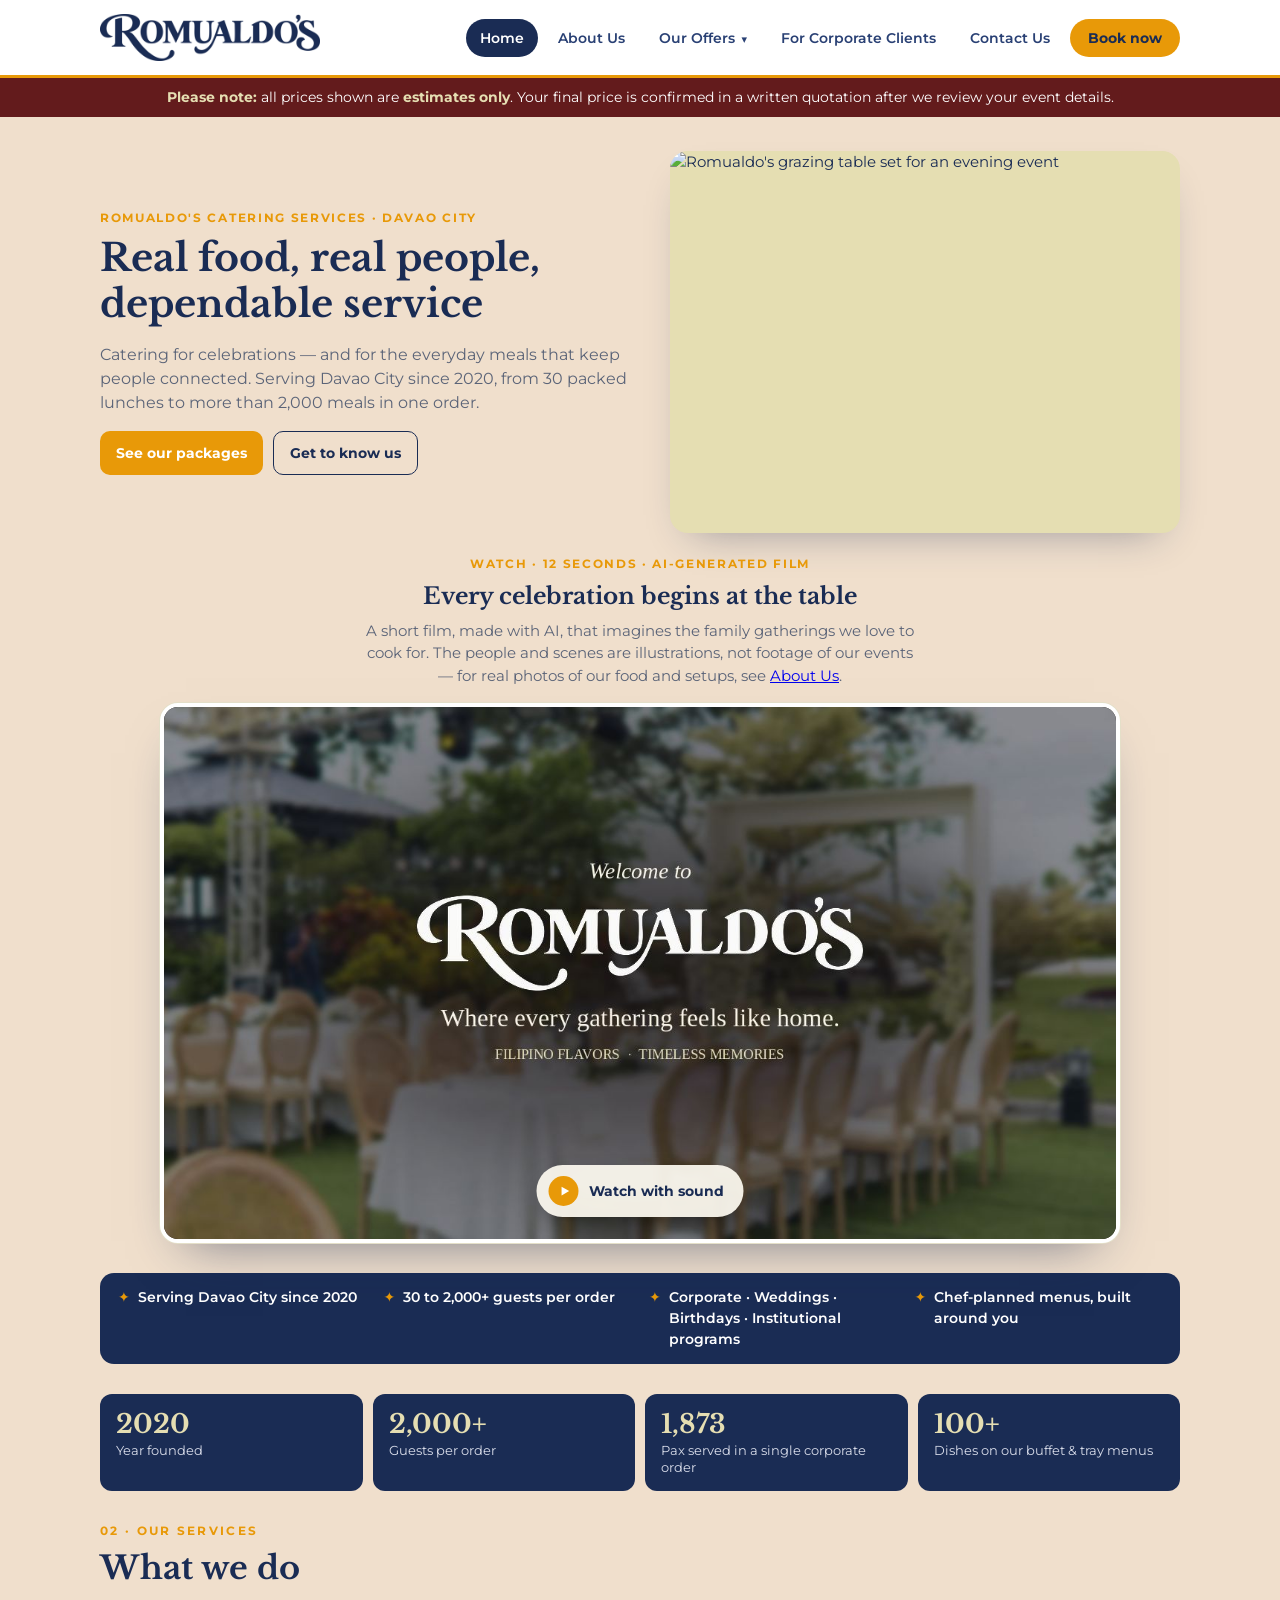
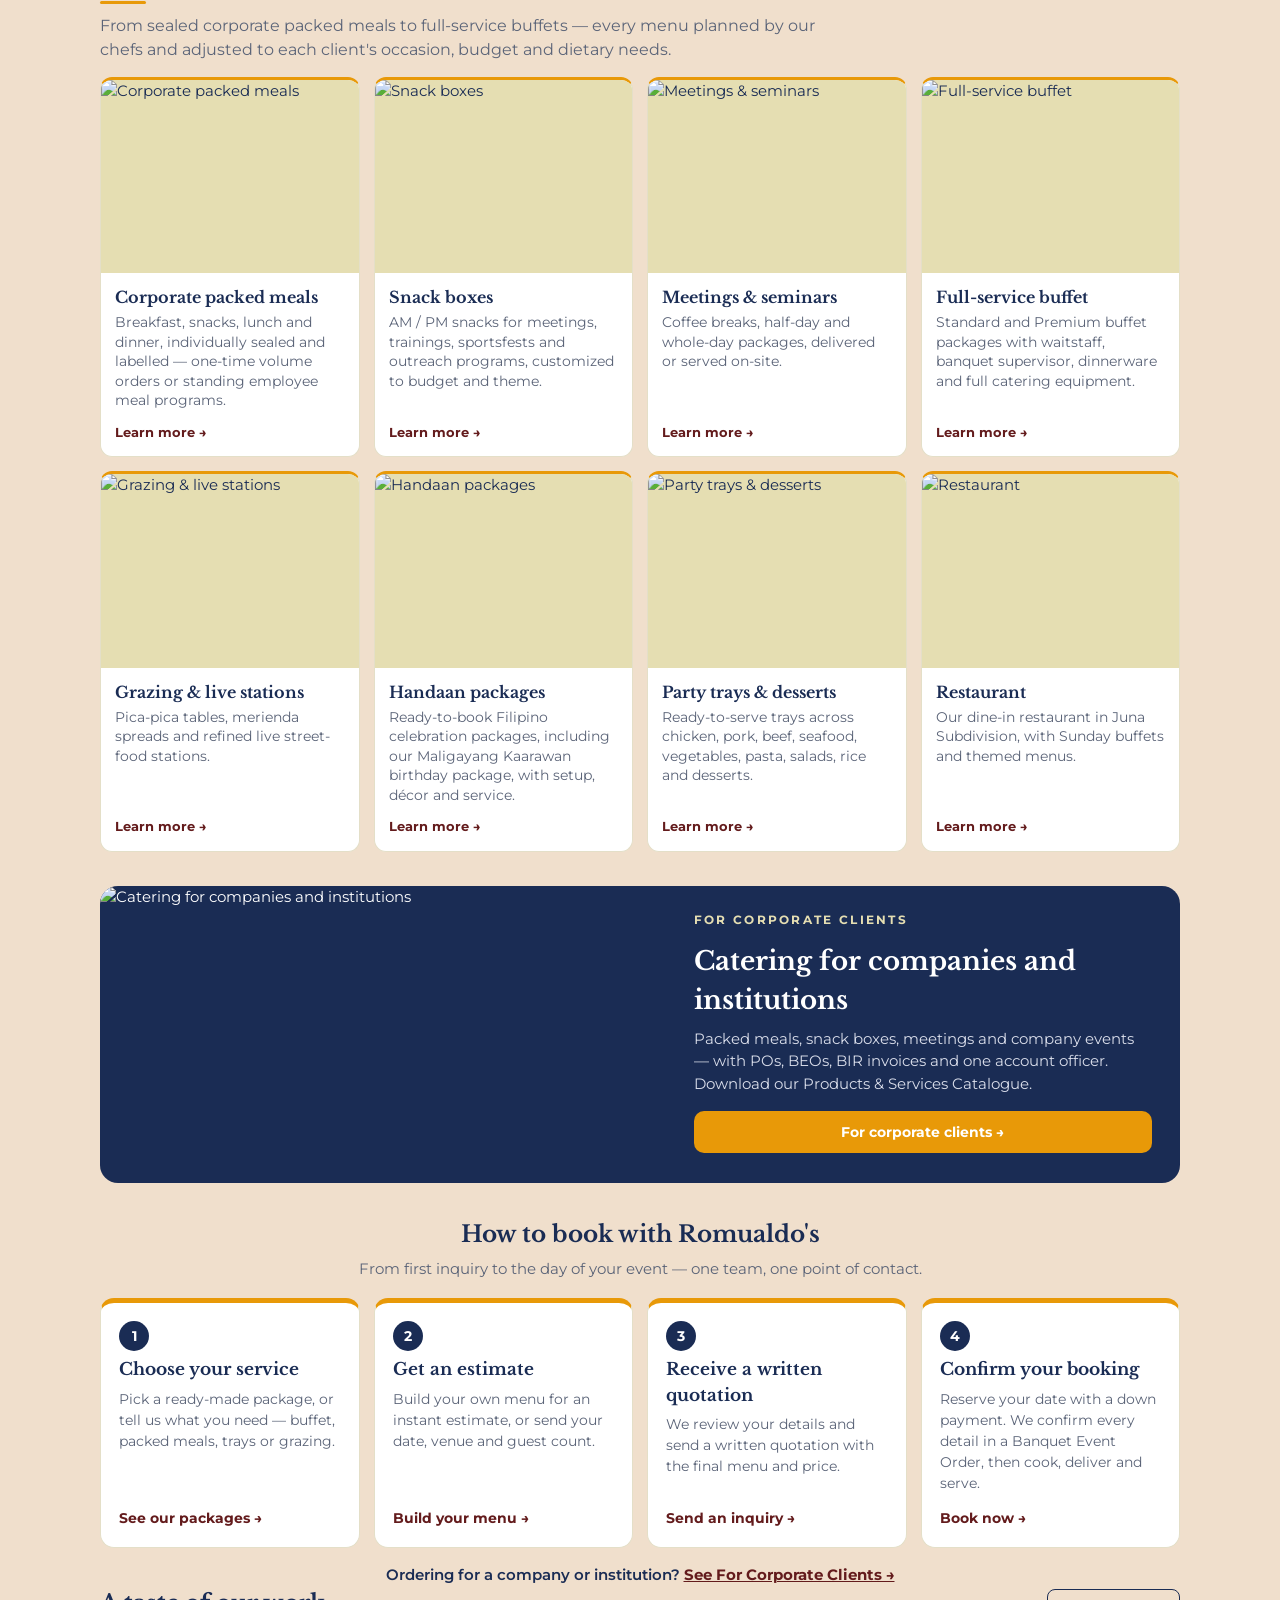
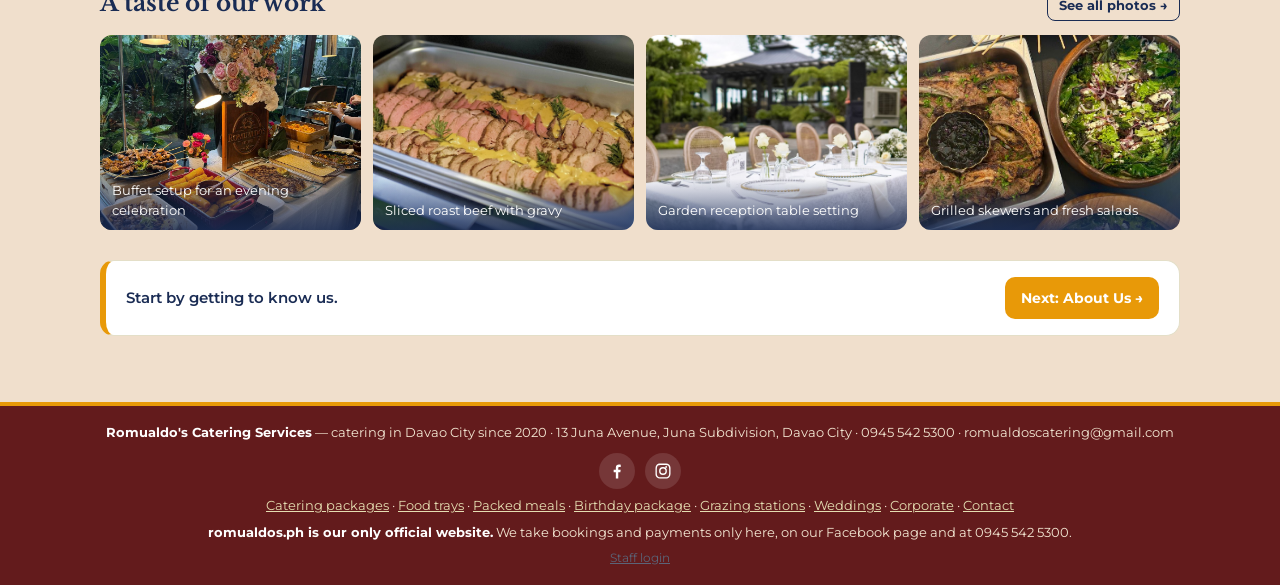
==== commit aa1fe325: "Home film: label as AI-generated and illustrative, not footage of our events Co-Authored-By: Claude " ====
--- a/index.html
+++ b/index.html
@@ -1605,11 +1605,11 @@
 };
 function viewFilm(){
   return `<section class="home-film" aria-labelledby="filmTitle">
-    <div class="kicker">Watch · 12 seconds</div>
+    <div class="kicker">Watch · 12 seconds · AI-generated film</div>
     <h2 id="filmTitle">Every celebration begins at the table</h2>
-    <p class="film-sub">From a child's birthday to your wedding day — a little look at the gatherings we're honored to cater.</p>
+    <p class="film-sub">A short film, made with AI, that imagines the family gatherings we love to cook for. The people and scenes are illustrations, not footage of our events — for real photos of our food and setups, see <a href="#about" data-go="about">About Us</a>.</p>
     <div class="film-frame" id="filmFrame">
-      <video id="filmVideo" muted loop playsinline preload="metadata" poster="${FILM.poster}" aria-label="Romualdo's Catering welcome video: a family setting the table, a child's birthday and a wedding reception, ending with the Romualdo's logo.">
+      <video id="filmVideo" muted loop playsinline preload="metadata" poster="${FILM.poster}" aria-label="AI-generated illustrative film for Romualdo's Catering: a family setting the table, a child's birthday and a wedding reception, ending with the Romualdo's logo.">
         <source src="${FILM.src}" type="video/mp4">
       </video>
       <button class="film-play" id="filmPlay" type="button"><span class="ico"><svg viewBox="0 0 24 24" aria-hidden="true"><path fill="currentColor" d="M7 4.5v15l13-7.5z"/></svg></span>Watch with sound</button>
